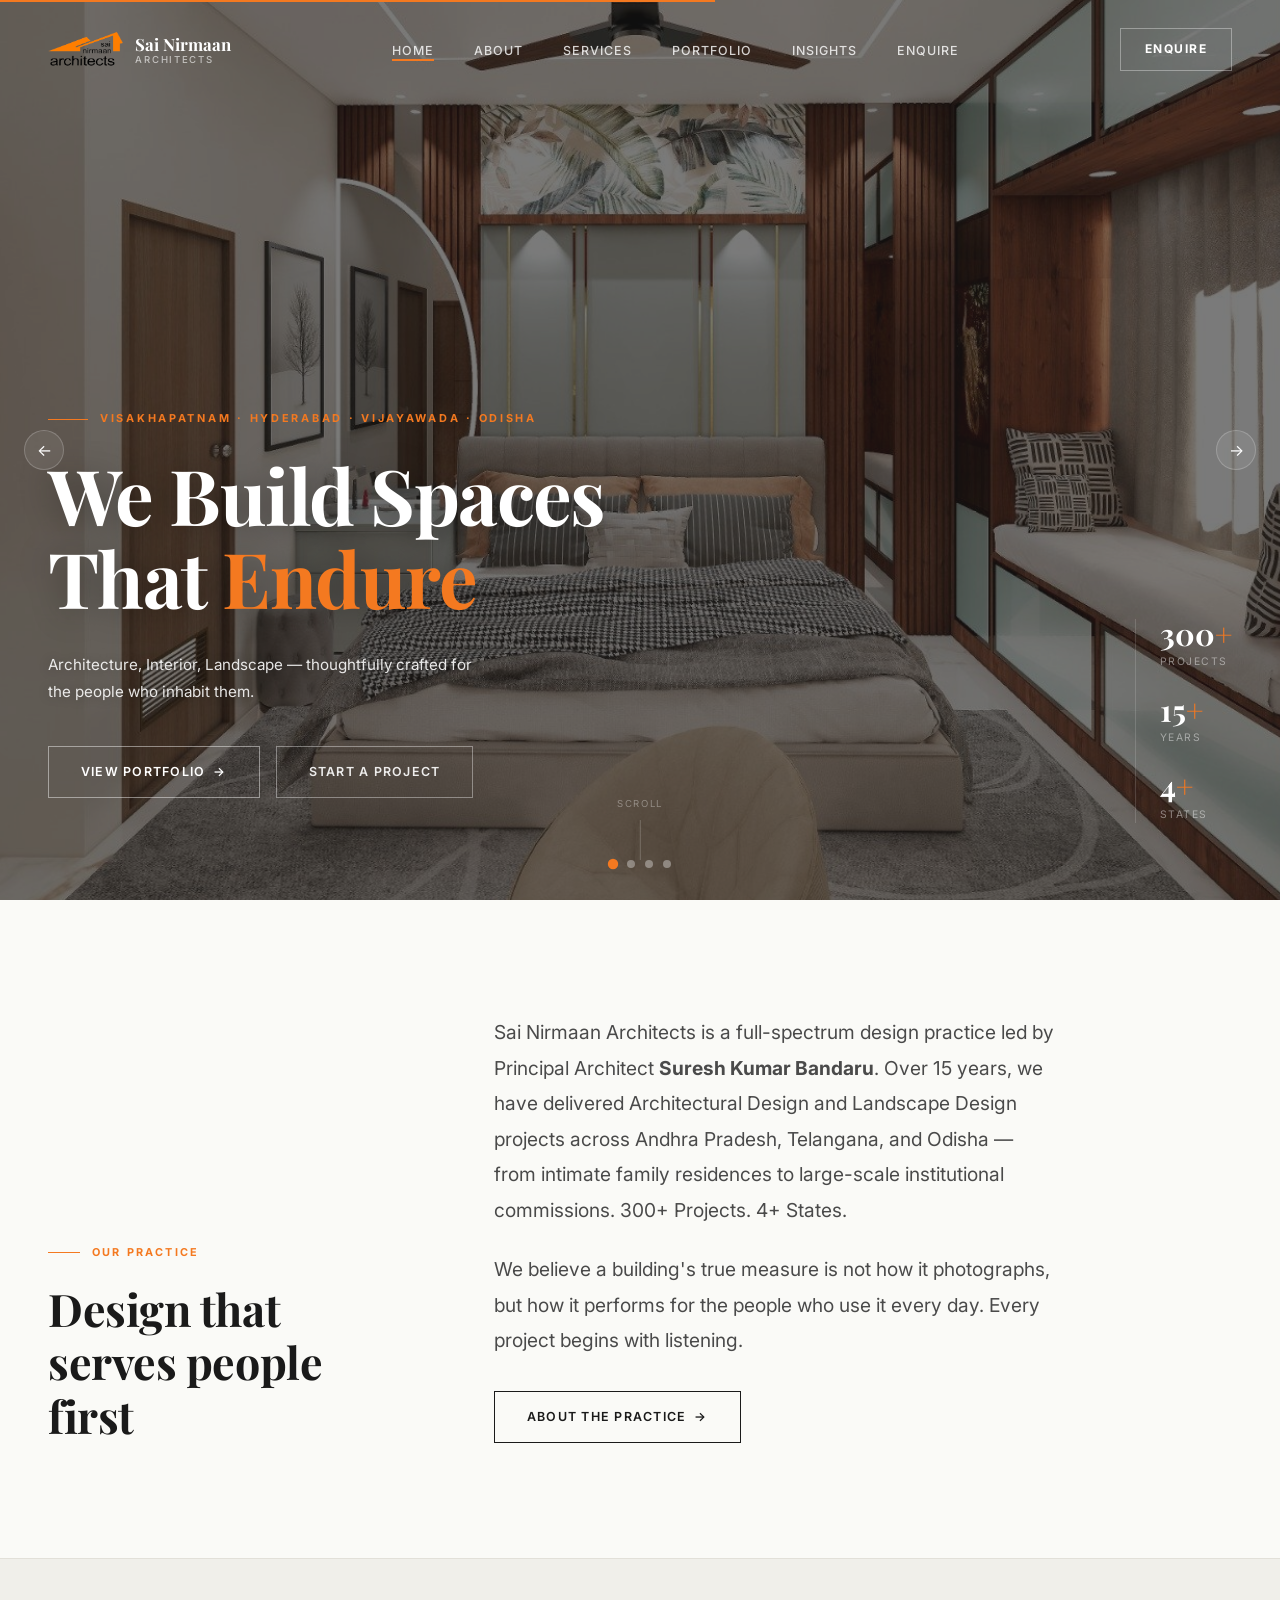
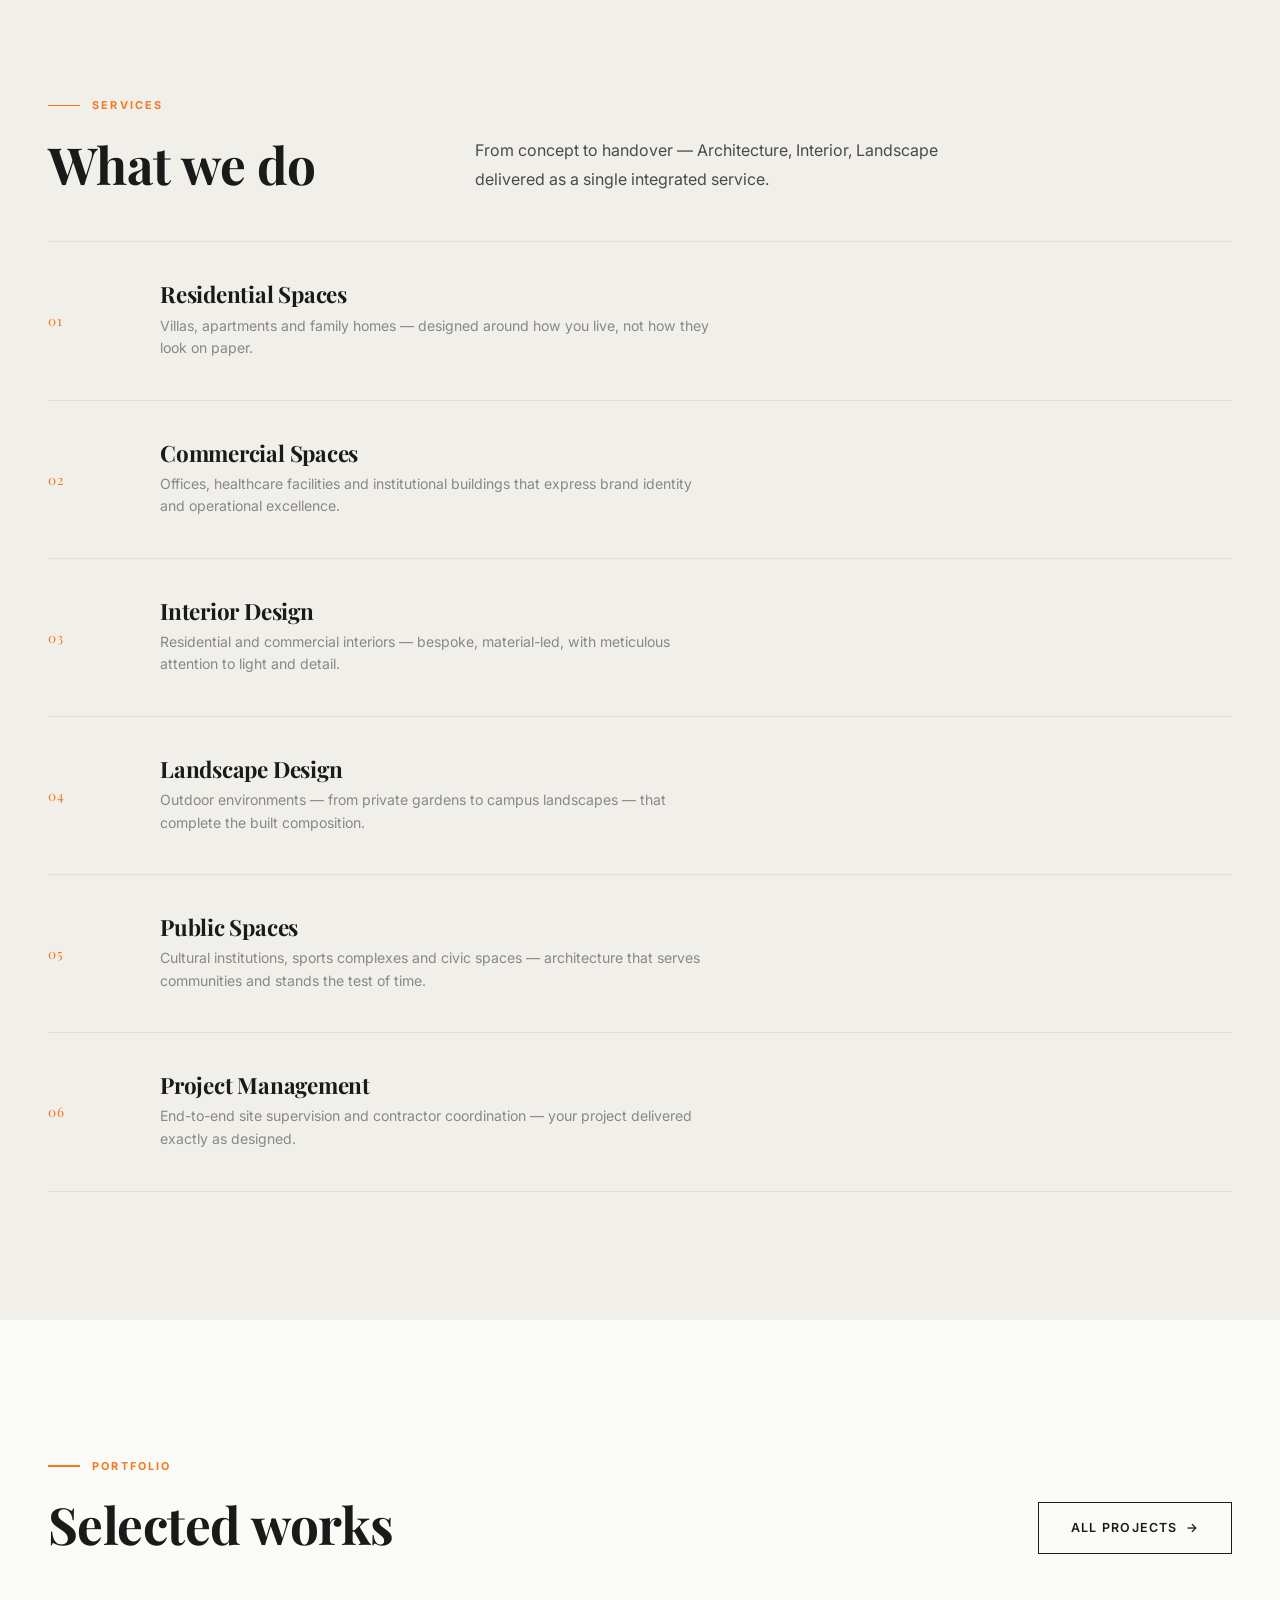
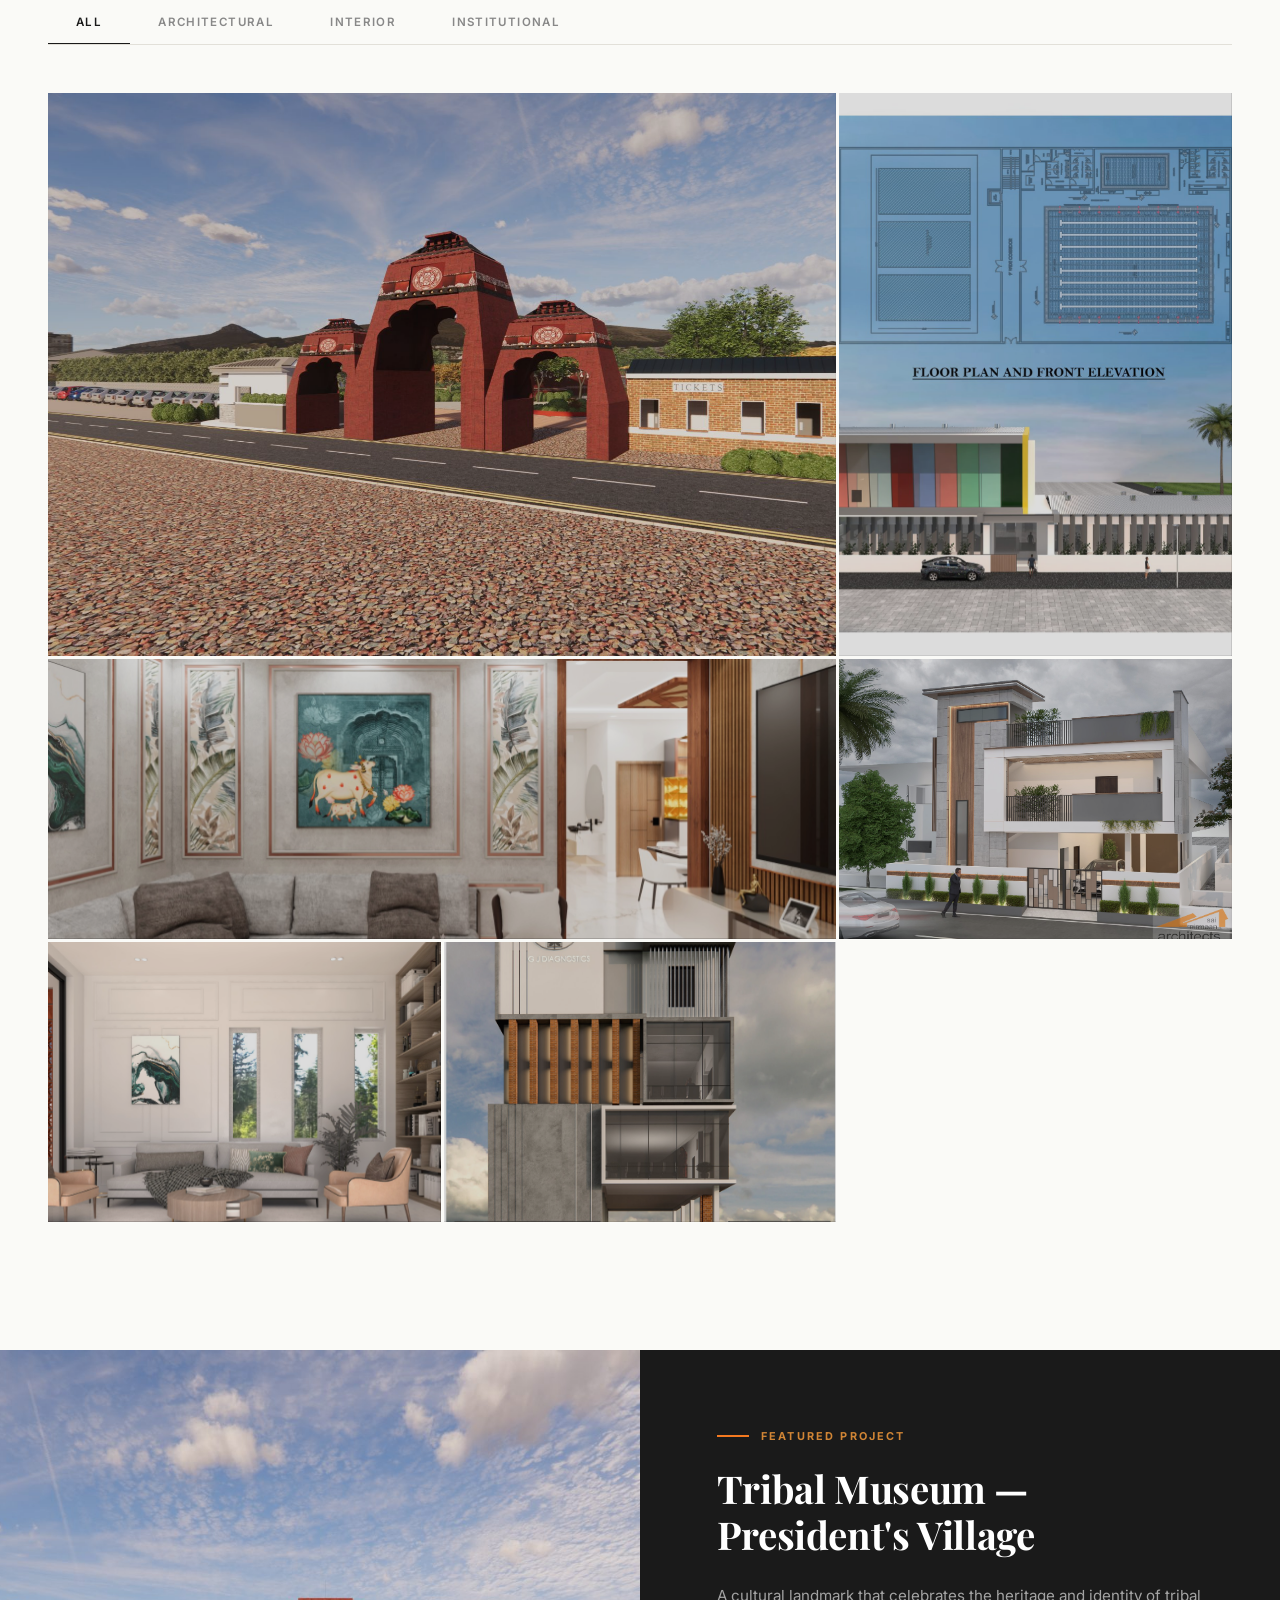
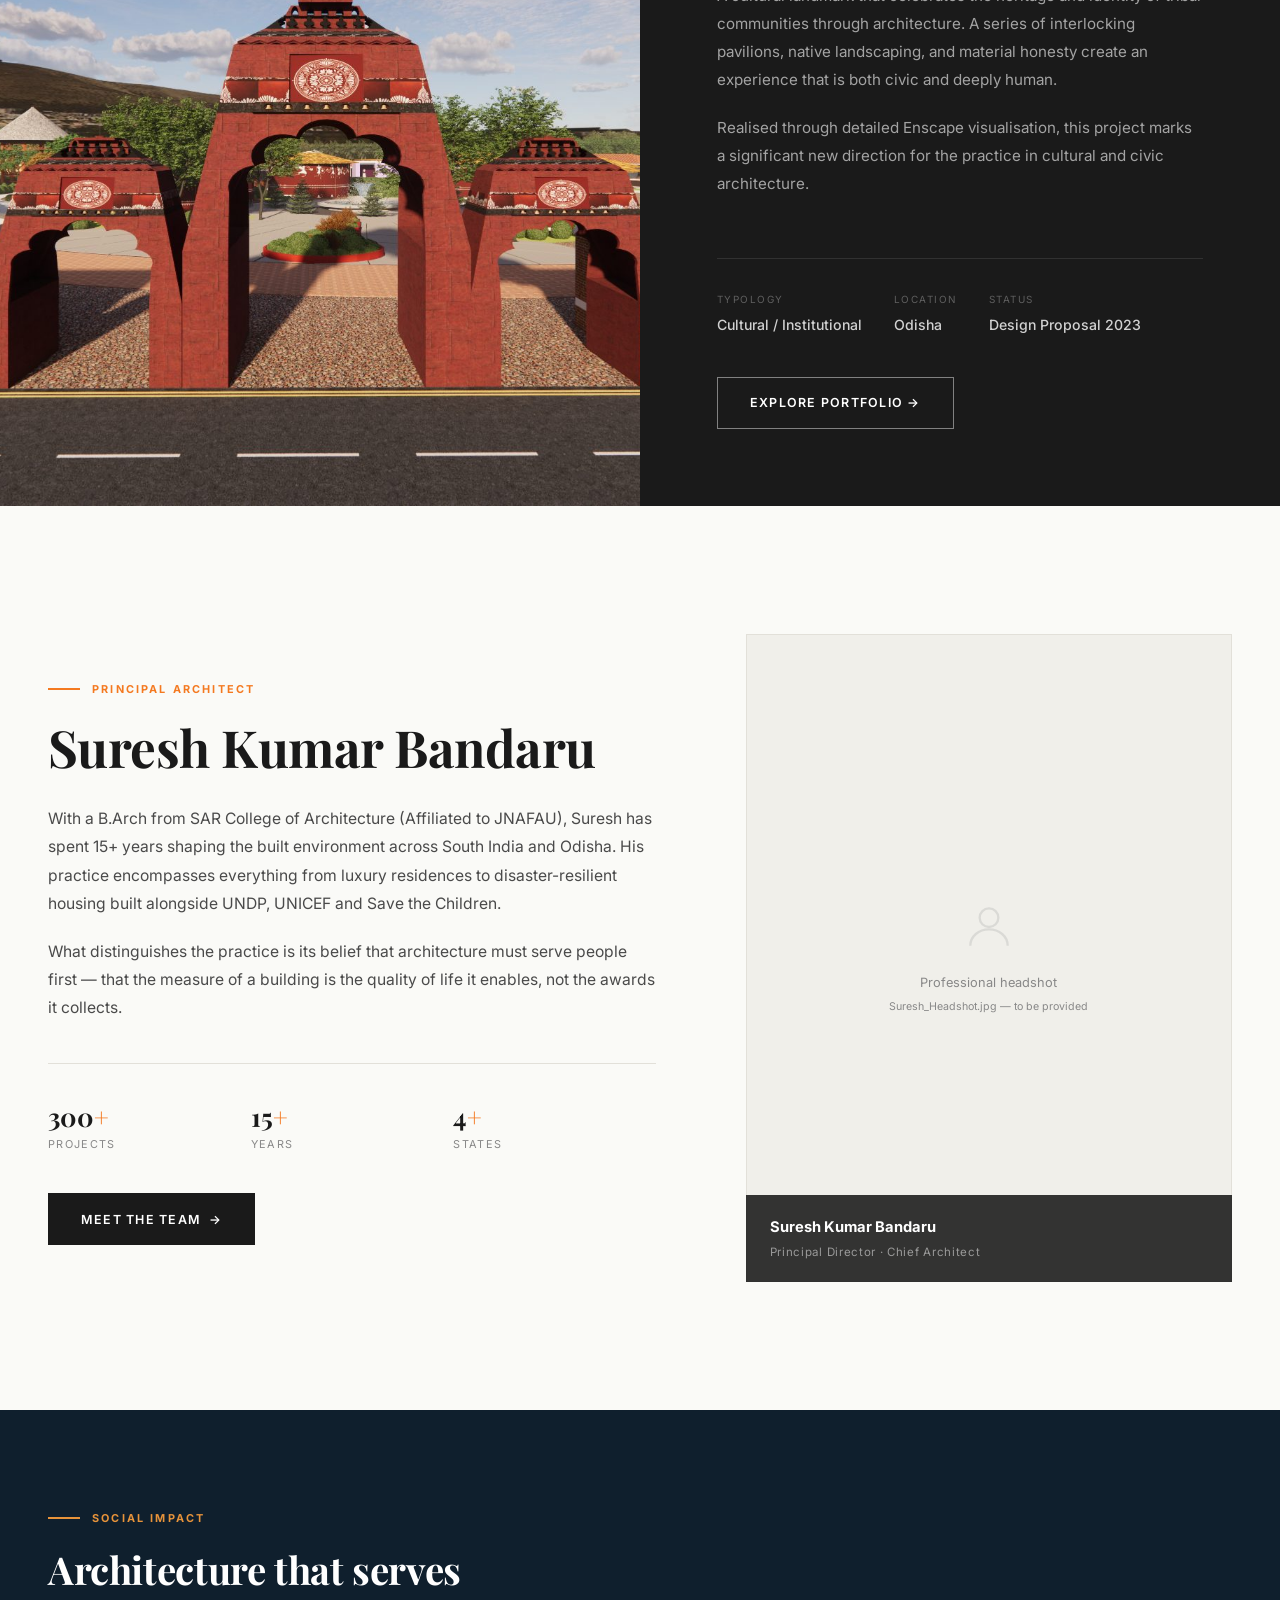
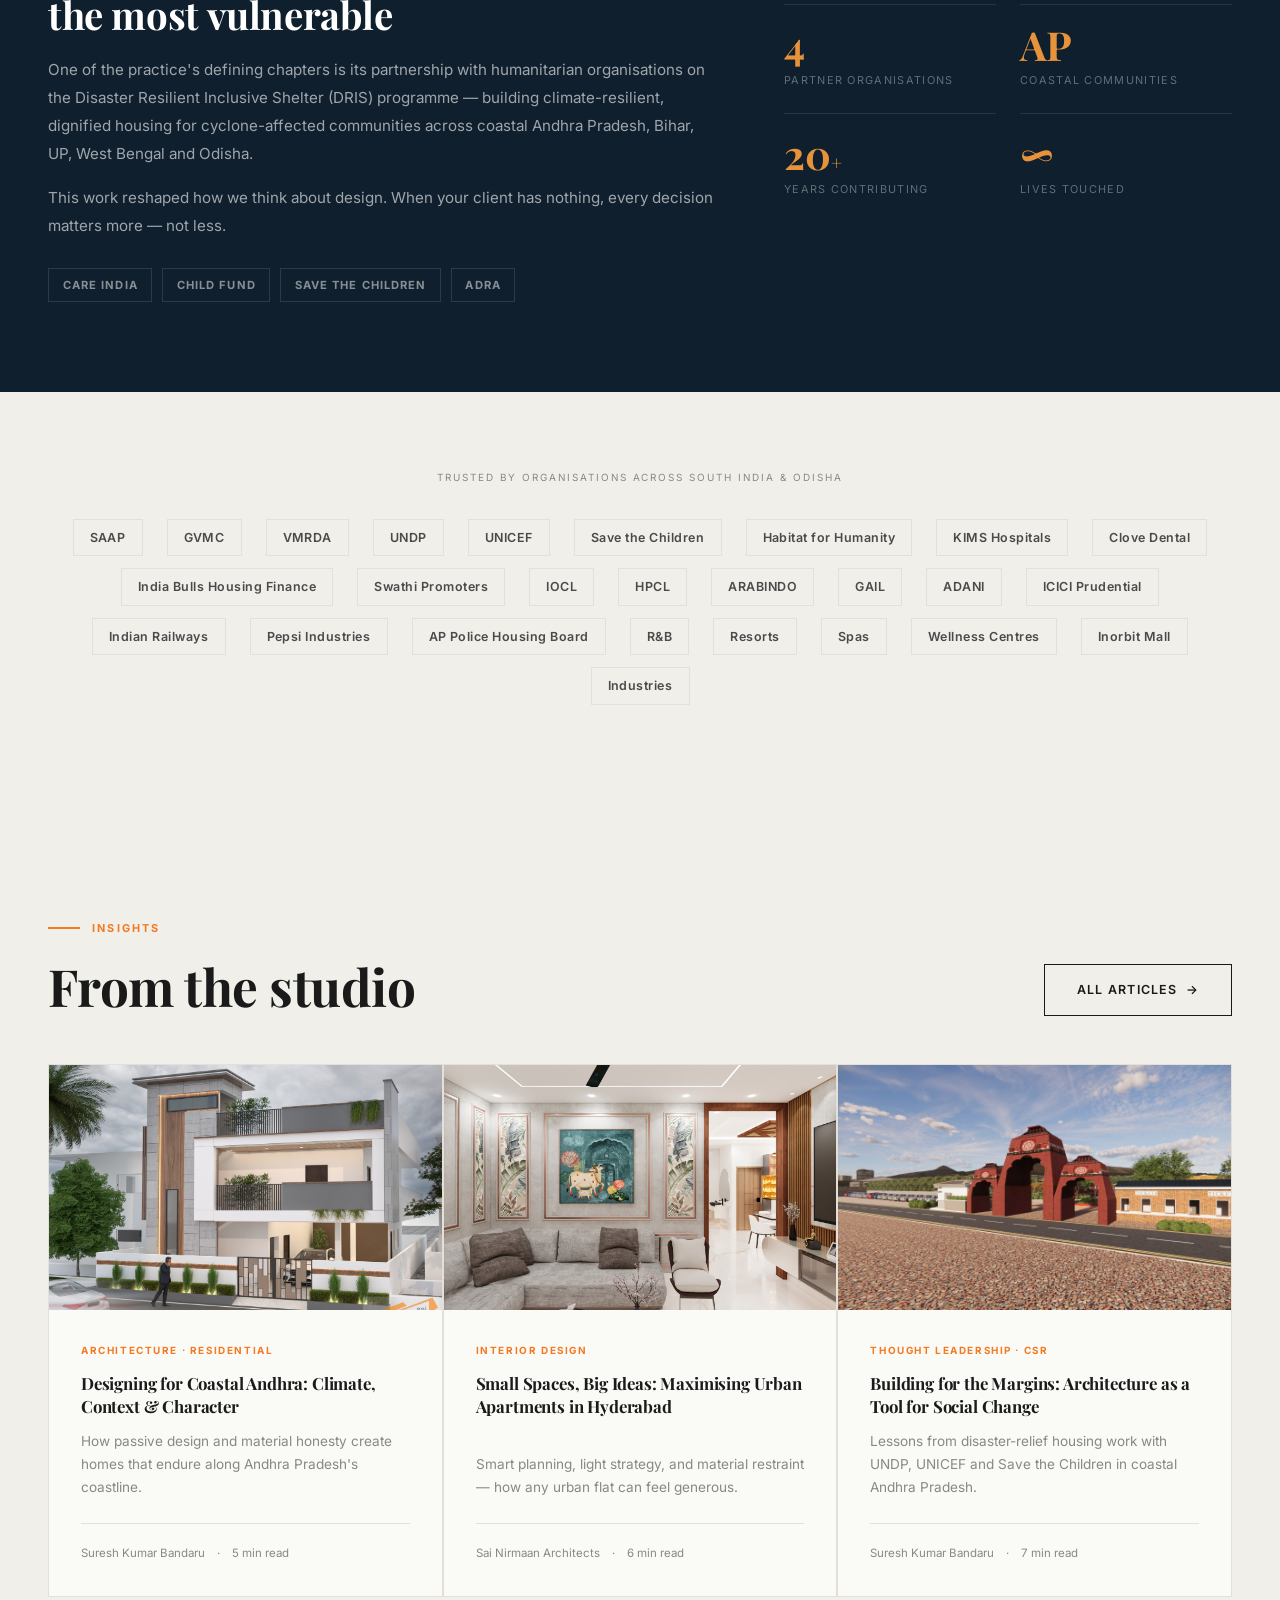
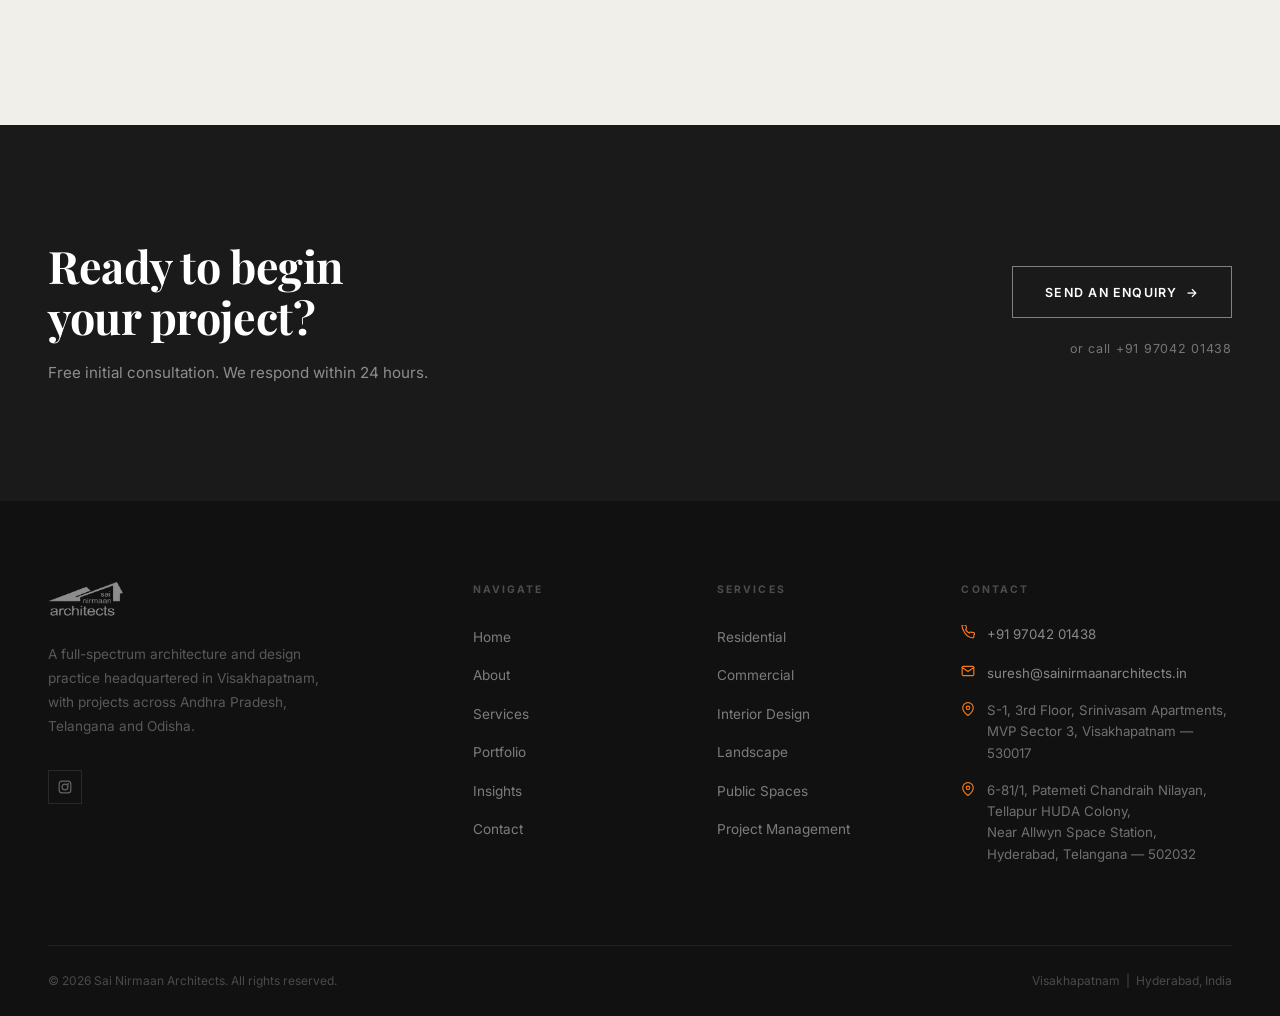
==== index.html @ ed177a36 "feat: hero carousel 4 slides, compressed images, full audit fixes" ====
<!DOCTYPE html>
<html lang="en">
<head>
  <meta charset="UTF-8" />
  <meta name="viewport" content="width=device-width, initial-scale=1.0" />
  <title>Sai Nirmaan Architects — Architecture & Design | Visakhapatnam</title>
  <meta name="description" content="Sai Nirmaan Architects — a leading Architecture, Interior, Landscape practice based in Visakhapatnam. Led by Principal Architect Suresh Kumar Bandaru with 15+ years of experience across South India and Odisha. 300+ Projects. 4+ States." />
  <meta name="keywords" content="architect Visakhapatnam, architecture firm Vizag, interior design Visakhapatnam, residential architect Andhra Pradesh, Sai Nirmaan Architects, IOCL, HPCL, ARABINDO, GAIL, ADANI, INDIA BUL HOUSING & FINANCE, ICICI PRUDENTIAL, INDIAN RAILWAYS, PEPSI INDUSTRIES, AP POLICE HOUSING BOARD, R&B, RESORTS, SPAS, WELNESS CENTRES, INORBIT MALL, INDUSTRIES, GVMC, SAAP" />
  <link rel="canonical" href="https://sainirmaan.in/index.html" />
  <meta property="og:title" content="Sai Nirmaan Architects — Architecture & Design | Visakhapatnam" />
  <meta property="og:description" content="Architecture, Interior, Landscape — Visakhapatnam. Led by Suresh Kumar Bandaru with 15+ years across South India and Odisha. 300+ Projects. 4+ States." />
  <meta property="og:type" content="website" />
  <meta property="og:url" content="https://sainirmaan.in/" />
  <meta property="og:image" content="https://sainirmaan.in/images/architectural/tribal-museum-1.jpg" />
  <meta name="twitter:card" content="summary_large_image" />
  <meta name="twitter:title" content="Sai Nirmaan Architects — Architecture & Design" />
  <meta name="twitter:description" content="Full-spectrum Architecture, Interior, Landscape practice in Visakhapatnam. 300+ Projects. 15+ Years. 4+ States." />
  <meta name="twitter:image" content="https://sainirmaan.in/images/architectural/tribal-museum-1.jpg" />

  <link rel="icon" href="favicon.svg" type="image/svg+xml" />
  <link rel="icon" href="images/logo/nirmaan-logo.png" type="image/png" />
  <link rel="preconnect" href="https://fonts.googleapis.com" />
  <link rel="preconnect" href="https://fonts.gstatic.com" crossorigin />
  <link href="https://fonts.googleapis.com/css2?family=Playfair+Display:ital,wght@0,400;0,700;1,400&family=Inter:wght@300;400;500;600;700&display=swap" rel="stylesheet" />
  <link rel="preload" as="image" href="images/interior/pristine-508-regent-hero.jpg" />
  <link rel="stylesheet" href="css/style.css" />
  <style>
    .hero-slides { position: absolute; inset: 0; }
    .hero-slide {
      position: absolute; inset: 0;
      background-size: cover; background-position: center 30%;
      opacity: 0; transition: opacity 1.4s ease;
      transform: scale(1.04); will-change: transform;
    }
    .hero-slide.active { opacity: 0.42; }
    @media (prefers-reduced-motion: no-preference) {
      .hero-slide.active { animation: heroScale 25s ease-in-out infinite alternate; }
    }
    .hero-progress {
      position: absolute; top: 0; left: 0; height: 2px;
      background: var(--orange); z-index: 6; width: 0%; pointer-events: none;
    }
    .hero-dots {
      position: absolute; bottom: 2rem; left: 50%; transform: translateX(-50%);
      display: flex; gap: 10px; z-index: 5;
    }
    .hero-dot {
      width: 8px; height: 8px; border-radius: 50%; border: none; cursor: pointer;
      background: rgba(255,255,255,0.35); padding: 0;
      transition: background 0.3s, transform 0.3s;
    }
    .hero-dot.active { background: var(--orange); transform: scale(1.3); }
    .hero-arrow {
      position: absolute; top: 50%; transform: translateY(-50%);
      z-index: 5; background: rgba(255,255,255,0.08);
      border: 1px solid rgba(255,255,255,0.2); color: #fff;
      width: 40px; height: 40px; border-radius: 50%;
      cursor: pointer; display: flex; align-items: center; justify-content: center;
      transition: background 0.2s; font-size: 1rem;
    }
    .hero-arrow:hover { background: rgba(255,255,255,0.18); }
    .hero-prev { left: 1.5rem; }
    .hero-next { right: 1.5rem; }
  </style>

  <script type="application/ld+json">
  {
    "@context":"https://schema.org",
    "@type":"ArchitecturalFirm",
    "name":"Sai Nirmaan Architects",
    "description":"Architecture, Interior, Landscape — Visakhapatnam",
    "address":{"@type":"PostalAddress","streetAddress":"S-1, 3rd Floor, Srinivasam Apartments, MVP Sector 3","addressLocality":"Visakhapatnam","addressRegion":"Andhra Pradesh","postalCode":"530017","addressCountry":"IN"},
    "telephone":"+91-9704201438",
    "email":"suresh@sainirmaanarchitects.in",
    "foundingDate":"2011",
    "sameAs":["https://www.instagram.com/nirmaanarchitects.india/"],
    "founder":{"@type":"Person","name":"Suresh Kumar Bandaru","jobTitle":"Principal Architect"},
    "areaServed":["Visakhapatnam","Hyderabad","Vijayawada","Odisha"]
  }
  </script>
</head>
<body>

<!-- ============ NAVBAR ============ -->
<nav class="nav" id="nav">
  <div class="nav-inner">
    <a href="index.html" class="nav-logo">
      <img src="images/logo/nirmaan-logo.png" alt="Sai Nirmaan Architects" />
      <div class="nav-logo-name">Sai Nirmaan <small>Architects</small></div>
    </a>
    <ul class="nav-links" id="navLinks">
      <li><a href="index.html" class="active">Home</a></li>
      <li><a href="about.html">About</a></li>
      <li><a href="services.html">Services</a></li>
      <li><a href="portfolio.html">Portfolio</a></li>
      <li><a href="blog.html">Insights</a></li>
      <li><a href="contact.html">Enquire</a></li>
    </ul>
    <a href="contact.html" class="nav-enquire">Enquire</a>
    <button class="hamburger" id="hamburger" aria-label="Menu">
      <span></span><span></span><span></span>
    </button>
  </div>
</nav>

<!-- ============ HERO ============ -->
<section class="hero">
  <div class="hero-progress" id="heroProgress"></div>
  <div class="hero-slides" aria-hidden="true">
    <div class="hero-slide active" style="background-image:url('images/interior/pristine-508-regent-hero.jpg'); background-position: center center;"></div>
    <div class="hero-slide" style="background-image:url('images/interior/govind-lmn-hero.jpg'); background-position: center center;"></div>
    <div class="hero-slide" style="background-image:url('images/architectural/tribal-museum-1.jpg'); background-position: center 40%;"></div>
    <div class="hero-slide" style="background-image:url('images/architectural/indoor-stadium-front.jpg'); background-position: center 30%;"></div>
  </div>
  <button class="hero-arrow hero-prev" aria-label="Previous slide" onclick="heroPrev()">&#8592;</button>
  <button class="hero-arrow hero-next" aria-label="Next slide" onclick="heroNext()">&#8594;</button>
  <div class="hero-dots">
    <button class="hero-dot active" aria-label="Slide 1" onclick="heroGoTo(0)"></button>
    <button class="hero-dot" aria-label="Slide 2" onclick="heroGoTo(1)"></button>
    <button class="hero-dot" aria-label="Slide 3" onclick="heroGoTo(2)"></button>
    <button class="hero-dot" aria-label="Slide 4" onclick="heroGoTo(3)"></button>
  </div>
  <div class="hero-content wrap">
    <p class="hero-label">Visakhapatnam · Hyderabad · Vijayawada · Odisha</p>
    <h1>We Build Spaces<br/>That <em>Endure</em></h1>
    <p class="hero-sub">Architecture, Interior, Landscape — thoughtfully crafted for the people who inhabit them.</p>
    <div class="hero-actions">
      <a href="portfolio.html" class="btn btn-ghost btn-arrow">View Portfolio</a>
      <a href="contact.html" class="btn btn-ghost" style="border-color:rgba(255,255,255,0.38); color:rgba(255,255,255,0.9);">Start a Project</a>
    </div>
    <div class="hero-stats-mobile">
      <div>
        <div class="hero-stat-n">300<span>+</span></div>
        <div class="hero-stat-l">Projects</div>
      </div>
      <div>
        <div class="hero-stat-n">15<span>+</span></div>
        <div class="hero-stat-l">Years</div>
      </div>
      <div>
        <div class="hero-stat-n">4<span>+</span></div>
        <div class="hero-stat-l">States</div>
      </div>
    </div>
  </div>
  <div class="hero-stats">
    <div>
      <div class="hero-stat-n">300<span>+</span></div>
      <div class="hero-stat-l">Projects</div>
    </div>
    <div>
      <div class="hero-stat-n">15<span>+</span></div>
      <div class="hero-stat-l">Years</div>
    </div>
    <div>
      <div class="hero-stat-n">4<span>+</span></div>
      <div class="hero-stat-l">States</div>
    </div>
  </div>
  <div class="scroll-hint">Scroll</div>
</section>

<!-- ============ INTRO STATEMENT ============ -->
<section class="intro-statement">
  <div class="wrap">
    <div class="intro-left fade-in">
      <span class="eyebrow">Our Practice</span>
      <h2>Design that serves people first</h2>
    </div>
    <div class="intro-right fade-in">
      <p>Sai Nirmaan Architects is a full-spectrum design practice led by Principal Architect <strong>Suresh Kumar Bandaru</strong>. Over 15 years, we have delivered Architectural Design and Landscape Design projects across Andhra Pradesh, Telangana, and Odisha — from intimate family residences to large-scale institutional commissions. 300+ Projects. 4+ States.</p>
      <p>We believe a building's true measure is not how it photographs, but how it performs for the people who use it every day. Every project begins with listening.</p>
      <a href="about.html" class="btn btn-ghost-ink btn-arrow" style="margin-top:2rem;">About the practice</a>
    </div>
  </div>
</section>

<!-- ============ SERVICES ============ -->
<section class="section section-stone">
  <div class="wrap">
    <div style="display:grid; grid-template-columns:1fr 2fr; gap:3rem; align-items:end; margin-bottom:3rem;" class="fade-in">
      <div>
        <span class="eyebrow">Services</span>
        <h2>What we do</h2>
      </div>
      <p style="max-width:520px; align-self:end;">From concept to handover — Architecture, Interior, Landscape delivered as a single integrated service.</p>
    </div>

    <div class="services-list">
      <a href="services.html#residential" class="service-row fade-in">
        <div class="service-num">01</div>
        <div class="service-info">
          <h3>Residential Spaces</h3>
          <p>Villas, apartments and family homes — designed around how you live, not how they look on paper.</p>
        </div>
        <div class="service-arrow">→</div>
      </a>
      <a href="services.html#commercial" class="service-row fade-in">
        <div class="service-num">02</div>
        <div class="service-info">
          <h3>Commercial Spaces</h3>
          <p>Offices, healthcare facilities and institutional buildings that express brand identity and operational excellence.</p>
        </div>
        <div class="service-arrow">→</div>
      </a>
      <a href="services.html#interior" class="service-row fade-in">
        <div class="service-num">03</div>
        <div class="service-info">
          <h3>Interior Design</h3>
          <p>Residential and commercial interiors — bespoke, material-led, with meticulous attention to light and detail.</p>
        </div>
        <div class="service-arrow">→</div>
      </a>
      <a href="services.html#landscape" class="service-row fade-in">
        <div class="service-num">04</div>
        <div class="service-info">
          <h3>Landscape Design</h3>
          <p>Outdoor environments — from private gardens to campus landscapes — that complete the built composition.</p>
        </div>
        <div class="service-arrow">→</div>
      </a>
      <a href="services.html#public" class="service-row fade-in">
        <div class="service-num">05</div>
        <div class="service-info">
          <h3>Public Spaces</h3>
          <p>Cultural institutions, sports complexes and civic spaces — architecture that serves communities and stands the test of time.</p>
        </div>
        <div class="service-arrow">→</div>
      </a>
      <a href="services.html#pm" class="service-row fade-in">
        <div class="service-num">06</div>
        <div class="service-info">
          <h3>Project Management</h3>
          <p>End-to-end site supervision and contractor coordination — your project delivered exactly as designed.</p>
        </div>
        <div class="service-arrow">→</div>
      </a>
    </div>
  </div>
</section>

<!-- ============ PORTFOLIO GRID ============ -->
<section class="section">
  <div class="wrap">
    <div style="display:flex; justify-content:space-between; align-items:flex-end; margin-bottom:3rem;" class="fade-in">
      <div>
        <span class="eyebrow">Portfolio</span>
        <h2>Selected works</h2>
      </div>
      <a href="portfolio.html" class="btn btn-ghost-ink btn-arrow" style="flex-shrink:0;">All projects</a>
    </div>

    <div class="portfolio-filters fade-in">
      <button class="filter-btn active" data-filter="all">All</button>
      <button class="filter-btn" data-filter="architectural">Architectural</button>
      <button class="filter-btn" data-filter="interior">Interior</button>
      <button class="filter-btn" data-filter="institutional">Institutional</button>
    </div>

    <div class="pgrid fade-in">
      <!-- Wide+tall: Tribal Museum -->
      <div class="pitem wide-tall" data-category="architectural"
        data-tag="Cultural Architecture" data-title="Tribal Museum — President's Village"
        data-location="Odisha" data-type="Cultural / Institutional"
        data-area="4,500 sqm" data-year="2023" data-status="Design Proposal 2023"
        data-desc="A landmark cultural project celebrating tribal heritage. Interlocking pavilions guide visitors through an immersive narrative drawn from local materials and traditional motifs."
        data-gallery="images/architectural/tribal-museum-1.jpg|images/architectural/tribal-museum-2.jpg|images/architectural/tribal-museum-3.jpg|images/architectural/tribal-museum-4.jpg|images/architectural/tribal-museum-5.jpg">
        <img src="images/architectural/tribal-museum-1.jpg" alt="Tribal Museum President's Village" loading="lazy" />
        <div class="pitem-info">
          <p class="pitem-tag">Cultural · Architecture</p>
          <h3>Tribal Museum — President's Village</h3>
          <p>Odisha · 2023</p>
        </div>
      </div>

      <!-- Tall: Indoor Stadium -->
      <div class="pitem tall" data-category="institutional"
        data-tag="Institutional Design" data-title="Indoor Stadium — Atchutapuram (SAAP)"
        data-location="Visakhapatnam District, AP" data-type="Sports / Institutional"
        data-area="12,000 sqm" data-year="2023" data-status="Design Complete"
        data-desc="A large-scale indoor sports facility for the Sports Authority of Andhra Pradesh — prioritising natural ventilation, clear-span structure, and civic presence."
        data-gallery="images/architectural/indoor-stadium-front.jpg|images/architectural/indoor-stadium-side.jpg|images/architectural/indoor-stadium-elevation.jpg">
        <img src="images/architectural/indoor-stadium-front.jpg" alt="Indoor Stadium Atchutapuram" loading="lazy" />
        <div class="pitem-info">
          <p class="pitem-tag">Institutional · Sports</p>
          <h3>Indoor Stadium — Atchutapuram</h3>
          <p>Visakhapatnam District, AP</p>
        </div>
      </div>

      <!-- Regular: The Regent Interior (wide) -->
      <div class="pitem wide" data-category="interior"
        data-tag="Interior Design" data-title="Pristine-508 — The Regent, Serlingampalli"
        data-location="Hyderabad, Telangana" data-type="Residential Spaces"
        data-area="2,000 sqm" data-year="2025" data-status="Completed"
        data-desc="High-end residential interior for The Regent, Serlingampalli. Warm material palettes, bespoke joinery, and seamless spatial flow throughout."
        data-gallery="images/interior/the-regent-main.jpg|images/interior/the-regent-1.jpg|images/interior/the-regent-2.jpg|images/interior/the-regent-3.jpg|images/interior/the-regent-4.jpg|images/interior/the-regent-5.jpg|images/interior/the-regent-6.jpg|images/interior/the-regent-7.jpg|images/interior/the-regent-8.jpg">
        <img src="images/interior/the-regent-7.jpg" alt="The Regent interior Hyderabad" loading="lazy" />
        <div class="pitem-info">
          <p class="pitem-tag">Interior · Residential</p>
          <h3>Pristine-508 — The Regent</h3>
          <p>Serlingampalli, Hyderabad · 2025</p>
        </div>
      </div>

      <!-- Regular: Mr Bhaskar Villa -->
      <div class="pitem" data-category="architectural"
        data-tag="Residential Architecture" data-title="Villa — Mr. Bhaskar"
        data-location="Srikakulam, Andhra Pradesh" data-type="Residential Villa"
        data-area="850 sqm" data-year="2020" data-status="Completed"
        data-desc="A contemporary coastal villa in Srikakulam — bold horizontal planes, generous overhangs, and a composition that draws from Andhra's vernacular without imitation.">
        <img src="images/architectural/mr-bhaskar-srikakulam.jpg" alt="Mr Bhaskar Villa Srikakulam" loading="lazy" />
        <div class="pitem-info">
          <p class="pitem-tag">Architectural · Residential</p>
          <h3>Villa — Mr. Bhaskar</h3>
          <p>Srikakulam, Andhra Pradesh</p>
        </div>
      </div>

      <!-- Regular: Harish Interior -->
      <div class="pitem" data-category="interior"
        data-tag="Interior Design" data-title="Residence — Mr. Harish, Rajam"
        data-location="Rajam, Andhra Pradesh" data-type="Residential Interior"
        data-area="400 sqm" data-year="2025" data-status="Design Complete"
        data-desc="Full residential interior in Rajam — warm neutral palette, rich wood tones, and carefully layered lighting across all living zones."
        data-gallery="images/interior/harish-rajam-lounge.jpg|images/interior/harish-rajam-hall.jpg|images/interior/harish-rajam-bedroom.jpg">
        <img src="images/interior/harish-rajam-lounge.jpg" alt="Mr Harish Rajam interior" loading="lazy" />
        <div class="pitem-info">
          <p class="pitem-tag">Interior · Residential</p>
          <h3>Residence — Mr. Harish, Rajam</h3>
          <p>Rajam, Andhra Pradesh · 2025</p>
        </div>
      </div>

      <!-- Regular: GJ Medical -->
      <div class="pitem" data-category="architectural"
        data-tag="Healthcare Architecture" data-title="GJ Medical Centre"
        data-location="Gajuwaka, Visakhapatnam" data-type="Healthcare / Commercial"
        data-area="3,200 sqm" data-year="2019" data-status="Design Complete"
        data-desc="A clinical centre in Gajuwaka with clean contemporary lines — maximising natural light while meeting strict functional requirements for a modern healthcare environment.">
        <img src="images/architectural/gj-medical-elevation.jpg" alt="GJ Medical Centre elevation" loading="lazy" />
        <div class="pitem-info">
          <p class="pitem-tag">Architectural · Healthcare</p>
          <h3>GJ Medical Centre</h3>
          <p>Gajuwaka, Visakhapatnam</p>
        </div>
      </div>
    </div>
  </div>
</section>

<!-- ============ FEATURED PROJECT ============ -->
<div class="feature-strip">
  <div class="feature-image">
    <img src="images/architectural/tribal-museum-3.jpg" alt="Tribal Museum exterior approach" loading="lazy" />
  </div>
  <div class="feature-body">
    <span class="eyebrow" style="color:rgba(255,160,60,0.8);">Featured Project</span>
    <h2>Tribal Museum —<br/>President's Village</h2>
    <p>A cultural landmark that celebrates the heritage and identity of tribal communities through architecture. A series of interlocking pavilions, native landscaping, and material honesty create an experience that is both civic and deeply human.</p>
    <p>Realised through detailed Enscape visualisation, this project marks a significant new direction for the practice in cultural and civic architecture.</p>
    <div class="feature-meta">
      <div class="feature-meta-item">
        <div class="feature-meta-label">Typology</div>
        <div class="feature-meta-value">Cultural / Institutional</div>
      </div>
      <div class="feature-meta-item">
        <div class="feature-meta-label">Location</div>
        <div class="feature-meta-value">Odisha</div>
      </div>
      <div class="feature-meta-item">
        <div class="feature-meta-label">Status</div>
        <div class="feature-meta-value">Design Proposal 2023</div>
      </div>
    </div>
    <a href="portfolio.html" class="btn btn-ghost" style="margin-top:2.5rem; align-self:flex-start;">Explore Portfolio →</a>
  </div>
</div>

<!-- ============ ABOUT STRIP ============ -->
<section class="section">
  <div class="wrap">
    <div class="about-block">
      <div class="about-text fade-in">
        <span class="eyebrow">Principal Architect</span>
        <h2>Suresh Kumar Bandaru</h2>
        <p>With a B.Arch from SAR College of Architecture (Affiliated to JNAFAU), Suresh has spent 15+ years shaping the built environment across South India and Odisha. His practice encompasses everything from luxury residences to disaster-resilient housing built alongside UNDP, UNICEF and Save the Children.</p>
        <p>What distinguishes the practice is its belief that architecture must serve people first — that the measure of a building is the quality of life it enables, not the awards it collects.</p>
        <div class="about-credentials">
          <div class="cred-item">
            <div class="cred-value">300<span>+</span></div>
            <div class="cred-label">Projects</div>
          </div>
          <div class="cred-item">
            <div class="cred-value">15<span>+</span></div>
            <div class="cred-label">Years</div>
          </div>
          <div class="cred-item">
            <div class="cred-value">4<span>+</span></div>
            <div class="cred-label">States</div>
          </div>
        </div>
        <a href="about.html" class="btn btn-dark btn-arrow" style="margin-top:2.5rem;">Meet the team</a>
      </div>
      <div class="about-portrait fade-in">
        <div class="portrait-placeholder">
          <svg width="56" height="56" viewBox="0 0 24 24" fill="none" stroke="#888" stroke-width="1"><circle cx="12" cy="8" r="4"/><path d="M4 20c0-4 3.6-7 8-7s8 3 8 7"/></svg>
          <p>Professional headshot<br/><small>Suresh_Headshot.jpg — to be provided</small></p>
        </div>
        <div class="portrait-caption">
          <div class="portrait-caption-name">Suresh Kumar Bandaru</div>
          <div class="portrait-caption-role">Principal Director · Chief Architect</div>
        </div>
      </div>
    </div>
  </div>
</section>

<!-- ============ CSR BAND ============ -->
<div class="csr-band">
  <div class="wrap">
    <div class="csr-inner">
      <div class="csr-text fade-in">
        <span class="eyebrow">Social Impact</span>
        <h2>Architecture that serves<br/>the most vulnerable</h2>
        <p>One of the practice's defining chapters is its partnership with humanitarian organisations on the Disaster Resilient Inclusive Shelter (DRIS) programme — building climate-resilient, dignified housing for cyclone-affected communities across coastal Andhra Pradesh, Bihar, UP, West Bengal and Odisha.</p>
        <p>This work reshaped how we think about design. When your client has nothing, every decision matters more — not less.</p>
        <div class="csr-partners">
          <span class="csr-partner">CARE India</span>
          <span class="csr-partner">Child Fund</span>
          <span class="csr-partner">Save the Children</span>
          <span class="csr-partner">ADRA</span>
        </div>
      </div>
      <div class="csr-numbers fade-in">
        <div class="csr-num-item">
          <div class="csr-num-val">4</div>
          <div class="csr-num-label">Partner Organisations</div>
        </div>
        <div class="csr-num-item">
          <div class="csr-num-val">AP</div>
          <div class="csr-num-label">Coastal Communities</div>
        </div>
        <div class="csr-num-item">
          <div class="csr-num-val">20<small style="font-size:1.2rem;">+</small></div>
          <div class="csr-num-label">Years Contributing</div>
        </div>
        <div class="csr-num-item">
          <div class="csr-num-val">∞</div>
          <div class="csr-num-label">Lives Touched</div>
        </div>
      </div>
    </div>
  </div>
</div>

<!-- ============ CLIENTS ============ -->
<section class="client-strip-section section-stone fade-in">
  <div class="wrap">
    <p class="client-strip-label">Trusted by organisations across South India &amp; Odisha</p>
    <div class="client-strip">
      <span class="client-chip">SAAP</span>
      <span class="client-chip">GVMC</span>
      <span class="client-chip">VMRDA</span>
      <span class="client-chip">UNDP</span>
      <span class="client-chip">UNICEF</span>
      <span class="client-chip">Save the Children</span>
      <span class="client-chip">Habitat for Humanity</span>
      <span class="client-chip">KIMS Hospitals</span>
      <span class="client-chip">Clove Dental</span>
      <span class="client-chip">India Bulls Housing Finance</span>
      <span class="client-chip">Swathi Promoters</span>
      <span class="client-chip">IOCL</span>
      <span class="client-chip">HPCL</span>
      <span class="client-chip">ARABINDO</span>
      <span class="client-chip">GAIL</span>
      <span class="client-chip">ADANI</span>
      <span class="client-chip">ICICI Prudential</span>
      <span class="client-chip">Indian Railways</span>
      <span class="client-chip">Pepsi Industries</span>
      <span class="client-chip">AP Police Housing Board</span>
      <span class="client-chip">R&amp;B</span>
      <span class="client-chip">Resorts</span>
      <span class="client-chip">Spas</span>
      <span class="client-chip">Wellness Centres</span>
      <span class="client-chip">Inorbit Mall</span>
      <span class="client-chip">Industries</span>
    </div>
  </div>
</section>

<!-- ============ INSIGHTS ============ -->
<section class="section section-stone">
  <div class="wrap">
    <div style="display:flex; justify-content:space-between; align-items:flex-end; margin-bottom:3rem;" class="fade-in">
      <div>
        <span class="eyebrow">Insights</span>
        <h2>From the studio</h2>
      </div>
      <a href="blog.html" class="btn btn-ghost-ink btn-arrow" style="flex-shrink:0;">All articles</a>
    </div>
    <div class="blog-grid-el fade-in">
      <a href="blog/designing-for-the-coast.html" class="bcard">
        <div class="bcard-thumb">
          <img src="images/architectural/mr-bhaskar-srikakulam.jpg" alt="Coastal architecture Andhra Pradesh" loading="lazy" />
        </div>
        <div class="bcard-body">
          <p class="bcard-tag">Architecture · Residential</p>
          <h3>Designing for Coastal Andhra: Climate, Context &amp; Character</h3>
          <p class="bcard-excerpt">How passive design and material honesty create homes that endure along Andhra Pradesh's coastline.</p>
          <div class="bcard-meta">
            <span>Suresh Kumar Bandaru</span>
            <span>5 min read</span>
          </div>
        </div>
      </a>
      <a href="blog/small-spaces-big-ideas.html" class="bcard">
        <div class="bcard-thumb">
          <img src="images/interior/the-regent-7.jpg" alt="Interior design small spaces" loading="lazy" />
        </div>
        <div class="bcard-body">
          <p class="bcard-tag">Interior Design</p>
          <h3>Small Spaces, Big Ideas: Maximising Urban Apartments in Hyderabad</h3>
          <p class="bcard-excerpt">Smart planning, light strategy, and material restraint — how any urban flat can feel generous.</p>
          <div class="bcard-meta">
            <span>Sai Nirmaan Architects</span>
            <span>6 min read</span>
          </div>
        </div>
      </a>
      <a href="blog/architecture-for-social-good.html" class="bcard">
        <div class="bcard-thumb">
          <img src="images/architectural/tribal-museum-1.jpg" alt="Architecture for social good" loading="lazy" />
        </div>
        <div class="bcard-body">
          <p class="bcard-tag">Thought Leadership · CSR</p>
          <h3>Building for the Margins: Architecture as a Tool for Social Change</h3>
          <p class="bcard-excerpt">Lessons from disaster-relief housing work with UNDP, UNICEF and Save the Children in coastal Andhra Pradesh.</p>
          <div class="bcard-meta">
            <span>Suresh Kumar Bandaru</span>
            <span>7 min read</span>
          </div>
        </div>
      </a>
    </div>
  </div>
</section>

<!-- ============ CTA ============ -->
<div class="cta-strip">
  <div class="wrap">
    <div class="fade-in">
      <h2>Ready to begin<br/>your project?</h2>
      <p>Free initial consultation. We respond within 24 hours.</p>
    </div>
    <div class="cta-actions fade-in">
      <a href="contact.html" class="btn btn-ghost btn-arrow">Send an enquiry</a>
      <a href="tel:+919704201438" style="font-size:0.78rem; color:rgba(255,255,255,0.4); letter-spacing:0.06em; margin-top:0.25rem;">or call +91 97042 01438</a>
    </div>
  </div>
</div>

<!-- ============ FOOTER ============ -->
<footer class="footer">
  <div class="wrap">
    <div class="footer-top">
      <div class="footer-brand">
        <img src="images/logo/nirmaan-logo.png" alt="Sai Nirmaan Architects" />
        <p>A full-spectrum architecture and design practice headquartered in Visakhapatnam, with projects across Andhra Pradesh, Telangana and Odisha.</p>
        <div class="footer-socials">
          <a href="https://www.instagram.com/nirmaanarchitects.india/" class="fsocial" aria-label="Instagram" target="_blank" rel="noopener">
            <svg width="14" height="14" viewBox="0 0 24 24" fill="none" stroke="currentColor" stroke-width="2"><rect x="2" y="2" width="20" height="20" rx="5"/><circle cx="12" cy="12" r="5"/><circle cx="17.5" cy="6.5" r="1.5" fill="currentColor" stroke="none"/></svg>
          </a>
        </div>
      </div>

      <div class="footer-col">
        <h5>Navigate</h5>
        <ul>
          <li><a href="index.html">Home</a></li>
          <li><a href="about.html">About</a></li>
          <li><a href="services.html">Services</a></li>
          <li><a href="portfolio.html">Portfolio</a></li>
          <li><a href="blog.html">Insights</a></li>
          <li><a href="contact.html">Contact</a></li>
        </ul>
      </div>

      <div class="footer-col">
        <h5>Services</h5>
        <ul>
          <li><a href="services.html#residential">Residential</a></li>
          <li><a href="services.html#commercial">Commercial</a></li>
          <li><a href="services.html#interior">Interior Design</a></li>
          <li><a href="services.html#landscape">Landscape</a></li>
          <li><a href="services.html#public">Public Spaces</a></li>
          <li><a href="services.html#pm">Project Management</a></li>
        </ul>
      </div>

      <div class="footer-col">
        <h5>Contact</h5>
        <div class="footer-contact-row">
          <svg width="14" height="14" viewBox="0 0 24 24" fill="none" stroke-width="2" stroke-linecap="round" stroke-linejoin="round"><path d="M22 16.92v3a2 2 0 0 1-2.18 2 19.79 19.79 0 0 1-8.63-3.07A19.5 19.5 0 0 1 4.69 10a19.79 19.79 0 0 1-3.07-8.67A2 2 0 0 1 3.62 0h3a2 2 0 0 1 2 1.72 12.84 12.84 0 0 0 .7 2.81 2 2 0 0 1-.45 2.11L7.91 7.91a16 16 0 0 0 6 6l1.27-1.27a2 2 0 0 1 2.11-.45 12.84 12.84 0 0 0 2.81.7A2 2 0 0 1 22 16.92z"/></svg>
          <a href="tel:+919704201438">+91 97042 01438</a>
        </div>
        <div class="footer-contact-row">
          <svg width="14" height="14" viewBox="0 0 24 24" fill="none" stroke-width="2" stroke-linecap="round" stroke-linejoin="round"><path d="M4 4h16c1.1 0 2 .9 2 2v12c0 1.1-.9 2-2 2H4c-1.1 0-2-.9-2-2V6c0-1.1.9-2 2-2z"/><polyline points="22,6 12,13 2,6"/></svg>
          <a href="mailto:suresh@sainirmaanarchitects.in">suresh@sainirmaanarchitects.in</a>
        </div>
        <div class="footer-contact-row">
          <svg width="14" height="14" viewBox="0 0 24 24" fill="none" stroke-width="2" stroke-linecap="round" stroke-linejoin="round"><path d="M21 10c0 7-9 13-9 13s-9-6-9-13a9 9 0 0 1 18 0z"/><circle cx="12" cy="10" r="3"/></svg>
          <span>S-1, 3rd Floor, Srinivasam Apartments,<br/>MVP Sector 3, Visakhapatnam — 530017</span>
        </div>
        <div class="footer-contact-row">
          <svg width="14" height="14" viewBox="0 0 24 24" fill="none" stroke-width="2" stroke-linecap="round" stroke-linejoin="round"><path d="M21 10c0 7-9 13-9 13s-9-6-9-13a9 9 0 0 1 18 0z"/><circle cx="12" cy="10" r="3"/></svg>
          <span>6-81/1, Patemeti Chandraih Nilayan, Tellapur HUDA Colony,<br/>Near Allwyn Space Station, Hyderabad, Telangana — 502032</span>
        </div>
      </div>
    </div>
    <div class="footer-bottom">
      <p>© 2026 Sai Nirmaan Architects. All rights reserved.</p>
      <p>Visakhapatnam &nbsp;|&nbsp; Hyderabad, India</p>
    </div>
  </div>
</footer>

<!-- Back to top -->
<button class="btt" id="btt" aria-label="Back to top">
  <svg width="16" height="16" viewBox="0 0 24 24" fill="none" stroke="white" stroke-width="2.5" stroke-linecap="round"><polyline points="18 15 12 9 6 15"/></svg>
</button>

<!-- Gallery Modal -->
<div class="modal-wrap" id="modal" role="dialog" aria-modal="true" aria-label="Project gallery">
  <button class="modal-close" id="modalClose" aria-label="Close gallery">✕</button>
  <div class="modal-gallery" id="modalGallery">
    <button class="modal-nav modal-prev" id="modalPrev" aria-label="Previous image">
      <svg width="20" height="20" viewBox="0 0 24 24" fill="none" stroke="currentColor" stroke-width="2.5" stroke-linecap="round"><polyline points="15 18 9 12 15 6"/></svg>
    </button>
    <button class="modal-nav modal-next" id="modalNext" aria-label="Next image">
      <svg width="20" height="20" viewBox="0 0 24 24" fill="none" stroke="currentColor" stroke-width="2.5" stroke-linecap="round"><polyline points="9 18 15 12 9 6"/></svg>
    </button>
    <div class="modal-counter" id="modalCounter">1 / 1</div>
  </div>
  <div class="modal-body">
    <div class="modal-body-main">
      <p class="pitem-tag" id="modalTag"></p>
      <h3 id="modalTitle"></h3>
      <p class="modal-location" id="modalLocation"></p>
      <p class="modal-desc" id="modalDesc"></p>
    </div>
    <div class="modal-specs">
      <div class="mspec"><div class="mspec-label">Type</div><div class="mspec-value" id="mType"></div></div>
      <div class="mspec"><div class="mspec-label">Area</div><div class="mspec-value" id="mArea"></div></div>
      <div class="mspec"><div class="mspec-label">Year</div><div class="mspec-value" id="mYear"></div></div>
      <div class="mspec"><div class="mspec-label">Status</div><div class="mspec-value" id="mStatus"></div></div>
    </div>
  </div>
</div>

<script src="js/main.js"></script>
<script>
(function(){
  var slides = document.querySelectorAll('.hero-slide');
  var dots   = document.querySelectorAll('.hero-dot');
  var bar    = document.getElementById('heroProgress');
  var DURATION = 6000;
  var current = 0, timer, rafId, startTime;

  function goTo(n) {
    slides[current].classList.remove('active');
    dots[current].classList.remove('active');
    current = (n + slides.length) % slides.length;
    slides[current].classList.add('active');
    dots[current].classList.add('active');
    resetProgress();
  }

  function resetProgress() {
    clearTimeout(timer);
    cancelAnimationFrame(rafId);
    bar.style.width = '0%';
    startTime = performance.now();
    function step(now) {
      var pct = Math.min((now - startTime) / DURATION * 100, 100);
      bar.style.width = pct + '%';
      if (pct < 100) rafId = requestAnimationFrame(step);
    }
    rafId = requestAnimationFrame(step);
    timer = setTimeout(function(){ goTo(current + 1); }, DURATION);
  }

  window.heroPrev  = function(){ goTo(current - 1); };
  window.heroNext  = function(){ goTo(current + 1); };
  window.heroGoTo  = goTo;

  resetProgress();
})();
</script>
</body>
</html>
---- css/style.css ----
/* ============================================================
   SAI NIRMAAN ARCHITECTS — Design System v2
   Philosophy: Editorial restraint. Cinematic imagery.
   Generous whitespace. Architecture-grade typography.
   ============================================================ */

/* ---------- Reset ---------- */
*, *::before, *::after { box-sizing: border-box; margin: 0; padding: 0; }
html { scroll-behavior: smooth; font-size: 16px; -webkit-font-smoothing: antialiased; }
img { display: block; max-width: 100%; height: auto; }
a { color: inherit; text-decoration: none; }
ul { list-style: none; }
button { font-family: inherit; cursor: pointer; }

/* ---------- Design Tokens ---------- */
:root {
  /* Palette — Orange used sparingly as an accent only */
  --ink:        #1A1A1A;        /* near-black, richer than charcoal */
  --ink-soft:   #4A4A4A;        /* body copy */
  --ink-muted:  #888888;        /* captions, labels */
  --cream:      #FAFAF7;        /* warm off-white base */
  --stone:      #F0EFEA;        /* alternate section bg */
  --rule:       #E2E0D9;        /* hairline dividers */
  --orange:     #F47920;        /* brand accent — use sparingly */
  --orange-dk:  #D4661A;        /* hover state */
  --white:      #FFFFFF;

  /* Typography */
  --serif:   'Playfair Display', 'Georgia', serif;
  --sans:    'Inter', 'Helvetica Neue', sans-serif;

  /* Layout */
  --max:     1280px;
  --gutter:  clamp(1.5rem, 4vw, 3rem);

  /* Motion */
  --ease:    cubic-bezier(0.25, 0.46, 0.45, 0.94);
  --dur:     0.45s;
  --dur-fast:0.25s;
}

/* ---------- Base ---------- */
body {
  font-family: var(--sans);
  color: var(--ink);
  background: var(--cream);
  line-height: 1.7;
  overflow-x: hidden;
}

/* ---------- Typography Scale ---------- */
h1, h2, h3, h4 {
  font-family: var(--serif);
  line-height: 1.15;
  color: var(--ink);
  font-weight: 700;
  letter-spacing: -0.01em;
}
h1 { font-size: clamp(2.8rem, 6vw, 5rem); }
h2 { font-size: clamp(2rem, 4vw, 3.2rem); }
h3 { font-size: clamp(1.2rem, 2vw, 1.6rem); }
h4 { font-size: 1rem; font-weight: 600; font-family: var(--sans); letter-spacing: 0; }

p { color: var(--ink-soft); line-height: 1.8; }

.eyebrow {
  display: inline-flex;
  align-items: center;
  gap: 0.75rem;
  font-size: 0.68rem;
  font-weight: 700;
  letter-spacing: 0.2em;
  text-transform: uppercase;
  color: var(--orange);
  margin-bottom: 1.25rem;
}
.eyebrow::before {
  content: '';
  display: block;
  width: 2rem;
  height: 1.5px;
  background: var(--orange);
  flex-shrink: 0;
}

/* ---------- Layout ---------- */
.wrap { max-width: var(--max); margin: 0 auto; padding: 0 var(--gutter); }
.section { padding: clamp(5rem, 10vw, 9rem) 0; }
.section-stone { background: var(--stone); }
.section-ink { background: var(--ink); }

/* ---------- Buttons ---------- */
.btn {
  display: inline-flex;
  align-items: center;
  gap: 0.6rem;
  padding: 0.85rem 2.2rem;
  font-size: 0.8rem;
  font-weight: 600;
  letter-spacing: 0.1em;
  text-transform: uppercase;
  transition: all var(--dur-fast) var(--ease);
  border: 1.5px solid transparent;
  cursor: pointer;
  white-space: nowrap;
}
.btn-dark {
  background: var(--ink);
  color: var(--white);
  border-color: var(--ink);
}
.btn-dark:hover {
  background: var(--orange);
  border-color: var(--orange);
  transform: translateY(-2px);
}
.btn-ghost {
  background: transparent;
  color: var(--white);
  border-color: rgba(255,255,255,0.45);
}
.btn-ghost:hover {
  background: var(--white);
  color: var(--ink);
  border-color: var(--white);
}
.btn-ghost-ink {
  background: transparent;
  color: var(--ink);
  border-color: var(--ink);
}
.btn-ghost-ink:hover {
  background: var(--ink);
  color: var(--white);
}
.btn-arrow::after {
  content: '→';
  transition: transform var(--dur-fast) var(--ease);
}
.btn-arrow:hover::after { transform: translateX(4px); }

/* ---------- NAVBAR ---------- */
.nav {
  position: fixed;
  top: 0; left: 0; right: 0;
  z-index: 900;
  padding: 1.75rem 0;
  transition: padding var(--dur) var(--ease), background var(--dur) var(--ease), border-color var(--dur) var(--ease);
  border-bottom: 1px solid transparent;
}
.nav.solid {
  background: rgba(250,250,247,0.97);
  backdrop-filter: blur(12px);
  padding: 1rem 0;
  border-color: var(--rule);
}
.nav-inner {
  max-width: var(--max);
  margin: 0 auto;
  padding: 0 var(--gutter);
  display: flex;
  align-items: center;
  justify-content: space-between;
  gap: 2rem;
}
.nav-logo {
  display: flex;
  align-items: center;
  gap: 0.75rem;
  flex-shrink: 0;
}
.nav-logo img { height: 38px; width: auto; }
.nav-logo-name {
  font-family: var(--serif);
  font-size: 1.05rem;
  font-weight: 700;
  line-height: 1.2;
  color: var(--white);
  transition: color var(--dur) var(--ease);
  white-space: nowrap;
}
.nav-logo-name small {
  display: block;
  font-family: var(--sans);
  font-size: 0.6rem;
  font-weight: 500;
  letter-spacing: 0.18em;
  text-transform: uppercase;
  opacity: 0.6;
  font-style: normal;
}
.nav.solid .nav-logo-name { color: var(--ink); }

.nav-links {
  display: flex;
  align-items: center;
  gap: 2.5rem;
}
.nav-links a {
  font-size: 0.78rem;
  font-weight: 500;
  letter-spacing: 0.08em;
  text-transform: uppercase;
  color: rgba(255,255,255,0.8);
  transition: color var(--dur-fast) var(--ease);
  position: relative;
}
.nav-links a::after {
  content: '';
  position: absolute;
  bottom: -3px; left: 0;
  width: 0; height: 1.5px;
  background: var(--orange);
  transition: width var(--dur-fast) var(--ease);
}
.nav-links a:hover::after,
.nav-links a.active::after { width: 100%; }
.nav-links a:hover { color: rgba(255,255,255,1); }
.nav.solid .nav-links a { color: var(--ink-soft); }
.nav.solid .nav-links a:hover { color: var(--ink); }

.nav-enquire {
  font-size: 0.75rem;
  font-weight: 700;
  letter-spacing: 0.12em;
  text-transform: uppercase;
  padding: 0.65rem 1.5rem;
  border: 1.5px solid rgba(255,255,255,0.35);
  color: var(--white);
  transition: all var(--dur-fast) var(--ease);
}
.nav-enquire:hover { background: var(--white); color: var(--ink); border-color: var(--white); }
.nav.solid .nav-enquire { border-color: var(--ink); color: var(--ink); background: transparent; }
.nav.solid .nav-enquire:hover { background: var(--ink); color: var(--white); }

/* Hamburger */
.hamburger {
  display: none;
  flex-direction: column;
  gap: 5px;
  padding: 4px;
  background: none;
  border: none;
}
.hamburger span {
  display: block; width: 22px; height: 1.5px;
  background: var(--white);
  transition: all var(--dur-fast) var(--ease);
}
.nav.solid .hamburger span { background: var(--ink); }

/* ---------- HERO ---------- */
.hero {
  min-height: 100svh;
  display: grid;
  grid-template-columns: 1fr;
  grid-template-rows: 1fr;
  position: relative;
  overflow: hidden;
  background: var(--ink);
}
@keyframes heroScale { to { transform: scale(1.09); } }

.hero-content {
  position: relative;
  z-index: 2;
  display: flex;
  flex-direction: column;
  justify-content: flex-end;
  padding: 0 var(--gutter) clamp(4rem, 8vw, 7rem);
  max-width: var(--max);
  margin: 0 auto;
  width: 100%;
  padding-top: 10rem;
}
.hero-label {
  font-size: 0.68rem;
  font-weight: 700;
  letter-spacing: 0.25em;
  text-transform: uppercase;
  color: var(--orange);
  margin-bottom: 1.5rem;
  display: flex;
  align-items: center;
  gap: 0.75rem;
}
.hero-label::before {
  content: '';
  width: 2.5rem; height: 1px;
  background: var(--orange);
}
.hero h1 {
  color: var(--white);
  max-width: 800px;
  margin-bottom: 2rem;
  font-size: clamp(2.8rem, 6vw, 5.5rem);
  line-height: 1.08;
  letter-spacing: -0.02em;
}
.hero h1 em { color: var(--orange); font-style: normal; }
.hero-sub {
  max-width: 440px;
  color: rgba(255,255,255,0.88);
  font-size: 0.95rem;
  line-height: 1.8;
  margin-bottom: 2.5rem;
}
.hero-actions { display: flex; gap: 1rem; flex-wrap: wrap; align-items: center; }

/* Stats bar — bottom-right corner */
.hero-stats {
  position: absolute;
  bottom: clamp(3rem, 6vw, 5.5rem);
  right: var(--gutter);
  display: flex;
  flex-direction: column;
  gap: 1.5rem;
  z-index: 2;
  border-left: 1px solid rgba(255,255,255,0.15);
  padding-left: 1.5rem;
}
.hero-stat-n {
  font-family: var(--serif);
  font-size: 1.9rem;
  font-weight: 700;
  color: var(--white);
  line-height: 1;
}
.hero-stat-n span { color: var(--orange); }
.hero-stat-l {
  font-size: 0.65rem;
  letter-spacing: 0.14em;
  text-transform: uppercase;
  color: rgba(255,255,255,0.45);
  margin-top: 0.25rem;
}

/* Scroll indicator */
.scroll-hint {
  position: absolute;
  bottom: 2.5rem;
  left: 50%;
  transform: translateX(-50%);
  z-index: 2;
  display: flex;
  flex-direction: column;
  align-items: center;
  gap: 0.5rem;
  color: rgba(255,255,255,0.35);
  font-size: 0.6rem;
  letter-spacing: 0.18em;
  text-transform: uppercase;
}
.scroll-hint::after {
  content: '';
  width: 1px; height: 40px;
  background: rgba(255,255,255,0.2);
  animation: scrollDrop 2s ease-in-out infinite;
}
@keyframes scrollDrop { 0%,100%{opacity:0.2;transform:scaleY(0.6)} 50%{opacity:0.8;transform:scaleY(1)} }

/* ---------- INTRO STATEMENT ---------- */
.intro-statement {
  padding: clamp(5rem, 9vw, 8rem) 0;
  border-bottom: 1px solid var(--rule);
}
.intro-statement .wrap {
  display: grid;
  grid-template-columns: 1fr 2fr;
  gap: clamp(3rem, 6vw, 7rem);
  align-items: end;
}
.intro-left {}
.intro-left h2 {
  font-size: clamp(2rem, 3.5vw, 2.8rem);
  line-height: 1.2;
  max-width: 14ch;
}
.intro-right {}
.intro-right p {
  font-size: clamp(1rem, 1.5vw, 1.2rem);
  line-height: 1.85;
  color: var(--ink-soft);
  max-width: 560px;
  margin-bottom: 1.5rem;
}
.intro-right p:last-of-type { margin-bottom: 0; }

/* ---------- SERVICES ---------- */
.services-list { border-top: 1px solid var(--rule); }
a.service-row { display: grid; }
.service-row {
  display: grid;
  grid-template-columns: 80px 1fr auto;
  gap: 2rem;
  align-items: center;
  padding: 2.5rem 0;
  border-bottom: 1px solid var(--rule);
  transition: background var(--dur-fast) var(--ease);
  cursor: default;
}
.service-row:hover { background: var(--stone); padding-left: 1rem; padding-right: 1rem; margin: 0 -1rem; }
.service-num {
  font-family: var(--serif);
  font-size: 0.85rem;
  color: var(--orange);
  font-weight: 400;
  letter-spacing: 0.05em;
}
.service-info h3 {
  font-size: clamp(1.1rem, 1.8vw, 1.4rem);
  margin-bottom: 0.4rem;
  font-family: var(--serif);
  font-weight: 700;
}
.service-info p { font-size: 0.88rem; color: var(--ink-muted); line-height: 1.6; max-width: 560px; }
.service-arrow {
  font-size: 1.1rem;
  color: var(--ink-muted);
  transition: all var(--dur-fast) var(--ease);
  opacity: 0;
}
.service-row:hover .service-arrow { opacity: 1; color: var(--orange); transform: translateX(4px); }

/* ---------- PORTFOLIO GRID ---------- */
.portfolio-filters {
  display: flex;
  gap: 0;
  border-bottom: 1px solid var(--rule);
  margin-bottom: 3rem;
  overflow-x: auto;
  -webkit-overflow-scrolling: touch;
  scrollbar-width: none;
}
.portfolio-filters::-webkit-scrollbar { display: none; }
.filter-btn {
  padding: 0.85rem 1.75rem;
  font-size: 0.72rem;
  font-weight: 600;
  letter-spacing: 0.12em;
  text-transform: uppercase;
  color: var(--ink-muted);
  background: none;
  border: none;
  border-bottom: 2px solid transparent;
  margin-bottom: -1px;
  transition: all var(--dur-fast) var(--ease);
  white-space: nowrap;
  cursor: pointer;
}
.filter-btn.active { color: var(--ink); border-bottom-color: var(--ink); }
.filter-btn:hover:not(.active) { color: var(--ink); }

/* Editorial portfolio grid */
.pgrid {
  display: grid;
  grid-template-columns: repeat(12, 1fr);
  grid-auto-rows: 280px;
  gap: 3px;
}
.pitem {
  position: relative;
  overflow: hidden;
  background: var(--ink);
  cursor: pointer;
  grid-column: span 4;
}
.pitem.wide { grid-column: span 8; }
.pitem.tall { grid-row: span 2; }
.pitem.wide-tall { grid-column: span 8; grid-row: span 2; }
.pitem.full { grid-column: span 12; grid-row: span 1; height: 480px; }

.pitem img {
  width: 100%;
  height: 100%;
  object-fit: cover;
  opacity: 0.85;
  transition: transform 0.7s var(--ease), opacity 0.4s var(--ease);
  will-change: transform;
}
.pitem:hover img { transform: scale(1.06); opacity: 0.65; }

.pitem-info {
  position: absolute;
  inset: 0;
  padding: 2rem;
  display: flex;
  flex-direction: column;
  justify-content: flex-end;
  background: linear-gradient(to top, rgba(20,20,20,0.85) 0%, rgba(20,20,20,0) 55%);
  opacity: 0;
  transform: translateY(6px);
  transition: opacity 0.35s var(--ease), transform 0.35s var(--ease);
}
.pitem:hover .pitem-info { opacity: 1; transform: translateY(0); }
.pitem-tag {
  font-size: 0.62rem;
  font-weight: 700;
  letter-spacing: 0.18em;
  text-transform: uppercase;
  color: var(--orange);
  margin-bottom: 0.4rem;
}
.pitem-info h3 {
  color: var(--white);
  font-size: clamp(0.95rem, 1.5vw, 1.2rem);
  margin-bottom: 0.25rem;
  font-weight: 700;
}
.pitem-info p { color: rgba(255,255,255,0.6); font-size: 0.78rem; }

/* ---------- FEATURED PROJECT STRIP ---------- */
.feature-strip {
  display: grid;
  grid-template-columns: 1fr 1fr;
  min-height: 640px;
}
.feature-image {
  position: relative;
  overflow: hidden;
}
.feature-image img {
  width: 100%;
  height: 100%;
  object-fit: cover;
  transition: transform 0.8s var(--ease);
}
.feature-strip:hover .feature-image img { transform: scale(1.04); }
.feature-body {
  background: var(--ink);
  padding: clamp(3rem, 6vw, 6rem);
  display: flex;
  flex-direction: column;
  justify-content: center;
}
.feature-body h2 {
  color: var(--white);
  font-size: clamp(1.8rem, 3vw, 2.8rem);
  line-height: 1.2;
  margin-bottom: 1.5rem;
}
.feature-body p { color: rgba(255,255,255,0.6); margin-bottom: 1.25rem; font-size: 0.95rem; line-height: 1.85; }
.feature-meta {
  display: flex;
  gap: 2rem;
  margin-top: 2.5rem;
  padding-top: 2rem;
  border-top: 1px solid rgba(255,255,255,0.1);
}
.feature-meta-item {}
.feature-meta-label { font-size: 0.62rem; letter-spacing: 0.15em; text-transform: uppercase; color: rgba(255,255,255,0.3); margin-bottom: 0.3rem; }
.feature-meta-value { font-size: 0.88rem; color: rgba(255,255,255,0.8); font-weight: 500; }

/* ---------- ABOUT / PRINCIPAL ---------- */
.about-block {
  display: grid;
  grid-template-columns: 5fr 4fr;
  gap: clamp(4rem, 7vw, 8rem);
  align-items: center;
}
.about-text h2 { margin-bottom: 1.75rem; }
.about-text p { margin-bottom: 1.25rem; font-size: 0.98rem; }
.about-text p:last-of-type { margin-bottom: 0; }
.about-credentials {
  display: grid;
  grid-template-columns: repeat(3, 1fr);
  gap: 0;
  border-top: 1px solid var(--rule);
  margin-top: 2.5rem;
  padding-top: 2.5rem;
}
.cred-item {}
.cred-value {
  font-family: var(--serif);
  font-size: 2.4rem;
  font-weight: 700;
  color: var(--ink);
  line-height: 1;
  margin-bottom: 0.35rem;
}
.cred-value span { color: var(--orange); }
.cred-label { font-size: 0.68rem; letter-spacing: 0.12em; text-transform: uppercase; color: var(--ink-muted); }
.about-portrait {
  position: relative;
  aspect-ratio: 3/4;
}
.about-portrait-img {
  width: 100%;
  height: 100%;
  object-fit: cover;
}
.portrait-placeholder {
  width: 100%;
  height: 100%;
  min-height: 500px;
  background: var(--stone);
  display: flex;
  flex-direction: column;
  align-items: center;
  justify-content: center;
  gap: 1rem;
  border: 1px solid var(--rule);
}
.portrait-placeholder svg { opacity: 0.2; }
.portrait-placeholder p { font-size: 0.8rem; color: var(--ink-muted); text-align: center; padding: 0 2rem; }
.portrait-caption {
  position: absolute;
  bottom: 0;
  left: 0;
  right: 0;
  background: rgba(26,26,26,0.88);
  padding: 1.25rem 1.5rem;
}
.portrait-caption-name { color: var(--white); font-weight: 700; font-size: 0.92rem; }
.portrait-caption-role { color: rgba(255,255,255,0.5); font-size: 0.72rem; margin-top: 0.2rem; letter-spacing: 0.06em; }

/* ---------- CSR BAND ---------- */
.csr-band {
  background: #0F1F2D;
  padding: clamp(4rem, 7vw, 6rem) 0;
}
.csr-inner {
  display: grid;
  grid-template-columns: 3fr 2fr;
  gap: clamp(3rem, 5vw, 6rem);
  align-items: center;
}
.csr-text .eyebrow { color: rgba(255,160,60,0.9); }
.csr-text .eyebrow::before { background: rgba(255,160,60,0.9); }
.csr-text h2 { color: var(--white); font-size: clamp(1.6rem, 3vw, 2.4rem); margin-bottom: 1.25rem; }
.csr-text p { color: rgba(255,255,255,0.6); font-size: 0.95rem; margin-bottom: 1rem; line-height: 1.85; }
.csr-partners { display: flex; flex-wrap: wrap; gap: 0.6rem; margin-top: 1.75rem; }
.csr-partner {
  font-size: 0.7rem;
  font-weight: 700;
  letter-spacing: 0.1em;
  text-transform: uppercase;
  color: rgba(255,255,255,0.5);
  padding: 0.4rem 0.85rem;
  border: 1px solid rgba(255,255,255,0.12);
}
.csr-numbers { display: grid; grid-template-columns: 1fr 1fr; gap: 1.5rem; }
.csr-num-item { border-top: 1px solid rgba(255,255,255,0.1); padding-top: 1.25rem; }
.csr-num-val { font-family: var(--serif); font-size: 2.5rem; font-weight: 700; color: rgba(255,160,60,0.9); line-height: 1; }
.csr-num-label { font-size: 0.68rem; letter-spacing: 0.12em; text-transform: uppercase; color: rgba(255,255,255,0.35); margin-top: 0.35rem; }

/* ---------- TESTIMONIALS ---------- */
.testimonials-track {
  display: grid;
  grid-template-columns: repeat(3, 1fr);
  gap: 1px;
  background: var(--rule);
  border: 1px solid var(--rule);
}
.tcard {
  background: var(--cream);
  padding: clamp(2rem, 3.5vw, 3rem);
  display: flex;
  flex-direction: column;
}
.tcard-mark {
  font-family: var(--serif);
  font-size: 4rem;
  color: var(--orange);
  opacity: 0.25;
  line-height: 1;
  margin-bottom: 1rem;
}
.tcard-text {
  font-size: 0.95rem;
  line-height: 1.8;
  color: var(--ink-soft);
  font-style: italic;
  flex: 1;
  margin-bottom: 2rem;
}
.tcard-author { display: flex; align-items: center; gap: 1rem; }
.tcard-avatar {
  width: 42px; height: 42px;
  border-radius: 50%;
  background: var(--stone);
  border: 1px solid var(--rule);
  display: flex; align-items: center; justify-content: center;
  font-size: 0.8rem; font-weight: 700; color: var(--ink-muted);
  flex-shrink: 0;
}
.tcard-name { font-weight: 700; font-size: 0.85rem; color: var(--ink); }
.tcard-role { font-size: 0.72rem; color: var(--ink-muted); margin-top: 0.15rem; }

/* ---------- BLOG CARDS ---------- */
.blog-grid-el {
  display: grid;
  grid-template-columns: repeat(3, 1fr);
  gap: 2px;
  background: var(--rule);
  border: 1px solid var(--rule);
}
.bcard {
  background: var(--cream);
  display: flex;
  flex-direction: column;
  transition: background var(--dur-fast) var(--ease);
}
.bcard:hover { background: var(--stone); }
.bcard-thumb {
  aspect-ratio: 16/10;
  overflow: hidden;
  background: var(--stone);
}
.bcard-thumb img {
  width: 100%; height: 100%;
  object-fit: cover;
  transition: transform 0.6s var(--ease);
}
.bcard:hover .bcard-thumb img { transform: scale(1.05); }
.bcard-body { padding: 2rem; flex: 1; display: flex; flex-direction: column; }
.bcard-tag {
  font-size: 0.62rem;
  font-weight: 700;
  letter-spacing: 0.16em;
  text-transform: uppercase;
  color: var(--orange);
  margin-bottom: 0.75rem;
}
.bcard h3 {
  font-size: 1.05rem;
  line-height: 1.35;
  margin-bottom: 0.75rem;
  color: var(--ink);
  flex: 1;
}
.bcard-excerpt { font-size: 0.85rem; color: var(--ink-muted); line-height: 1.7; margin-bottom: 1.5rem; }
.bcard-meta {
  display: flex;
  align-items: center;
  gap: 0.75rem;
  font-size: 0.72rem;
  color: var(--ink-muted);
  padding-top: 1.25rem;
  border-top: 1px solid var(--rule);
  margin-top: auto;
}
.bcard-meta span:not(:last-child)::after { content: '·'; margin-left: 0.75rem; }

/* ---------- CTA STRIP ---------- */
.cta-strip {
  background: var(--ink);
  padding: clamp(5rem, 9vw, 8rem) 0;
}
.cta-strip .wrap {
  display: grid;
  grid-template-columns: 1fr auto;
  gap: 3rem;
  align-items: center;
}
.cta-strip h2 { color: var(--white); font-size: clamp(1.8rem, 3.5vw, 3rem); max-width: 16ch; }
.cta-strip p { color: rgba(255,255,255,0.5); margin-top: 1rem; font-size: 0.95rem; }
.cta-actions { display: flex; flex-direction: column; align-items: flex-end; gap: 1rem; flex-shrink: 0; }

/* ---------- PAGE HERO (Inner pages) ---------- */
.page-hero {
  position: relative;
  overflow: hidden;
  background: var(--ink);
  padding: clamp(8rem, 14vw, 12rem) 0 clamp(4rem, 6vw, 6rem);
}
.page-hero-bg {
  position: absolute;
  inset: 0;
  background-size: cover;
  background-position: center;
  opacity: 0.2;
  transform: scale(1.04);
}
.page-hero-content { position: relative; z-index: 1; }
.page-hero h1 { color: var(--white); margin-bottom: 1rem; }
.page-hero-desc { color: rgba(255,255,255,0.85); font-size: 1.05rem; max-width: 480px; margin-bottom: 2rem; }
.breadcrumb {
  display: flex;
  align-items: center;
  gap: 0.5rem;
  font-size: 0.72rem;
  color: rgba(255,255,255,0.35);
  letter-spacing: 0.06em;
}
.breadcrumb a { color: rgba(255,255,255,0.5); transition: color var(--dur-fast); }
.breadcrumb a:hover { color: var(--orange); }
.breadcrumb-sep { color: rgba(255,255,255,0.2); }

/* ---------- FOOTER ---------- */
.footer {
  background: #111111;
  padding: 5rem 0 0;
}
.footer-top {
  display: grid;
  grid-template-columns: 2fr 1fr 1fr 1.5fr;
  gap: 4rem;
  padding-bottom: 4rem;
  border-bottom: 1px solid rgba(255,255,255,0.07);
}
.footer-brand img {
  height: 38px; margin-bottom: 1.5rem;
  filter: brightness(0) invert(0.55);
}
.footer-brand p {
  font-size: 0.85rem;
  color: rgba(255,255,255,0.3);
  line-height: 1.75;
  max-width: 280px;
}
.footer-socials { display: flex; gap: 0.75rem; margin-top: 2rem; }
.fsocial {
  width: 34px; height: 34px;
  border: 1px solid rgba(255,255,255,0.1);
  display: flex; align-items: center; justify-content: center;
  color: rgba(255,255,255,0.35);
  transition: all var(--dur-fast) var(--ease);
}
.fsocial:hover { border-color: var(--orange); color: var(--orange); }
.footer-col h5 {
  font-size: 0.65rem;
  font-weight: 700;
  letter-spacing: 0.2em;
  text-transform: uppercase;
  color: rgba(255,255,255,0.25);
  margin-bottom: 1.5rem;
  font-family: var(--sans);
}
.footer-col ul li { margin-bottom: 0.7rem; }
.footer-col ul li a {
  font-size: 0.85rem;
  color: rgba(255,255,255,0.45);
  transition: color var(--dur-fast) var(--ease);
}
.footer-col ul li a:hover { color: var(--white); }
.footer-contact-row {
  display: flex;
  gap: 0.75rem;
  margin-bottom: 1rem;
  align-items: flex-start;
}
.footer-contact-row svg { stroke: var(--orange); flex-shrink: 0; margin-top: 2px; }
.footer-contact-row span { font-size: 0.83rem; color: rgba(255,255,255,0.4); line-height: 1.6; }
.footer-contact-row a { font-size: 0.83rem; color: rgba(255,255,255,0.5); transition: color var(--dur-fast); }
.footer-contact-row a:hover { color: var(--orange); }

.footer-bottom {
  display: flex;
  align-items: center;
  justify-content: space-between;
  padding: 1.5rem 0;
  font-size: 0.75rem;
  color: rgba(255,255,255,0.2);
}

/* ---------- BACK TO TOP ---------- */
.btt {
  position: fixed;
  bottom: 2rem; right: 2rem;
  width: 42px; height: 42px;
  background: var(--ink);
  border: 1px solid rgba(255,255,255,0.1);
  display: flex; align-items: center; justify-content: center;
  cursor: pointer;
  opacity: 0;
  transform: translateY(12px);
  transition: all var(--dur-fast) var(--ease);
  z-index: 500;
}
.btt.show { opacity: 1; transform: translateY(0); }
.btt:hover { background: var(--orange); border-color: var(--orange); }
.btt svg { stroke: var(--white); }

/* ---------- FADE ANIMATION ---------- */
.fade-in {
  opacity: 0;
  transform: translateY(24px);
  transition: opacity 0.65s var(--ease), transform 0.65s var(--ease);
}
.fade-in.visible { opacity: 1; transform: translateY(0); }

/* ---------- GALLERY MODAL ---------- */
.modal-wrap {
  position: fixed; inset: 0;
  background: rgba(8,8,8,0.97);
  z-index: 2000;
  display: flex; flex-direction: column;
  opacity: 0; pointer-events: none;
  transition: opacity var(--dur-fast) var(--ease);
}
.modal-wrap.open { opacity: 1; pointer-events: all; }

.modal-gallery {
  flex: 1; position: relative; overflow: hidden; min-height: 0;
  background: #111;
}
.modal-gallery-img {
  position: absolute; inset: 0;
  width: 100%; height: 100%;
  object-fit: contain;
  opacity: 0;
  transition: opacity 0.35s var(--ease);
}
.modal-gallery-img.active { opacity: 1; }

.modal-nav {
  position: absolute; top: 50%; transform: translateY(-50%);
  width: 48px; height: 48px;
  background: rgba(255,255,255,0.1);
  border: 1px solid rgba(255,255,255,0.15);
  color: var(--white);
  display: flex; align-items: center; justify-content: center;
  cursor: pointer;
  transition: background var(--dur-fast);
  z-index: 10;
}
.modal-nav:hover { background: var(--orange); border-color: var(--orange); }
.modal-prev { left: 1.25rem; }
.modal-next { right: 1.25rem; }

.modal-counter {
  position: absolute; bottom: 1rem; left: 50%; transform: translateX(-50%);
  font-size: 0.68rem; letter-spacing: 0.15em; color: rgba(255,255,255,0.45);
  pointer-events: none; background: rgba(0,0,0,0.55); padding: 0.25rem 0.75rem;
}

.modal-close {
  position: absolute; top: 1rem; right: 1rem; z-index: 20;
  width: 40px; height: 40px;
  background: rgba(255,255,255,0.1);
  border: 1px solid rgba(255,255,255,0.15);
  color: var(--white);
  font-size: 0.9rem; display: flex; align-items: center; justify-content: center;
  cursor: pointer; transition: background var(--dur-fast), border-color var(--dur-fast);
}
.modal-close:hover { background: var(--orange); border-color: var(--orange); }

.modal-body {
  background: var(--ink); color: var(--white);
  padding: 1.25rem 2rem;
  display: flex; align-items: center; gap: 3rem;
  flex-shrink: 0; border-top: 1px solid rgba(255,255,255,0.08);
}
.modal-body-main { flex: 1; min-width: 0; }
.modal-body .pitem-tag { margin-bottom: 0.3rem; opacity: 0.7; }
.modal-body h3 { font-size: 1.15rem; margin-bottom: 0.15rem; color: var(--white); line-height: 1.3; }
.modal-location { color: rgba(255,255,255,0.4); font-size: 0.8rem; }
.modal-desc { font-size: 0.83rem; line-height: 1.7; color: rgba(255,255,255,0.6); margin-top: 0.4rem; }
.modal-specs { display: flex; gap: 2rem; flex-shrink: 0; align-items: center; }
.mspec { }
.mspec-label { font-size: 0.58rem; text-transform: uppercase; letter-spacing: 0.14em; color: rgba(255,255,255,0.35); margin-bottom: 0.25rem; }
.mspec-value { font-weight: 700; font-size: 0.85rem; color: var(--white); }

/* ---------- NOTIFICATION ---------- */
.notif {
  position: fixed;
  top: 5.5rem; right: 1.5rem;
  background: var(--ink);
  color: var(--white);
  padding: 1rem 1.5rem;
  font-size: 0.85rem;
  border-left: 3px solid var(--orange);
  z-index: 3000;
  transform: translateX(110%);
  transition: transform 0.4s var(--ease);
  max-width: 320px;
}
.notif.show { transform: translateX(0); }
.notif.success { border-left-color: #4ade80; }

/* ---------- RESPONSIVE ---------- */
@media (max-width: 1100px) {
  .pgrid { grid-auto-rows: 240px; }
  .pitem.wide, .pitem.wide-tall { grid-column: span 6; }
  .pitem.tall, .pitem.wide-tall { grid-row: span 1; }
  .pitem { grid-column: span 6; }
}
@media (max-width: 900px) {
  .intro-statement .wrap { grid-template-columns: 1fr; }
  .about-block { grid-template-columns: 1fr; }
  .about-portrait { aspect-ratio: 4/3; max-width: 480px; }
  .feature-strip { grid-template-columns: 1fr; }
  .feature-image { aspect-ratio: 16/10; }
  .csr-inner { grid-template-columns: 1fr; }
  .cta-strip .wrap { grid-template-columns: 1fr; }
  .cta-actions { align-items: flex-start; }
  .footer-top { grid-template-columns: 1fr 1fr; gap: 2.5rem; }
  .testimonials-track { grid-template-columns: 1fr; }
  .blog-grid-el { grid-template-columns: 1fr 1fr; }
}
@media (max-width: 768px) {
  .nav-links { display: none; flex-direction: column; }
  .nav-enquire { display: none; }
  .hamburger { display: flex; }
  .nav-links.open {
    display: flex;
    position: fixed; inset: 0;
    background: rgba(20,20,20,0.98);
    align-items: center; justify-content: center;
    gap: 2.5rem; z-index: 899;
    backdrop-filter: blur(12px);
  }
  .nav-links.open a {
    font-size: 1.5rem;
    color: var(--white);
    letter-spacing: 0.08em;
  }
  .hero-stats { display: none; }
  .pgrid {
    grid-template-columns: 1fr 1fr;
    grid-auto-rows: 200px;
  }
  .pitem, .pitem.wide, .pitem.tall, .pitem.wide-tall, .pitem.full { grid-column: span 2; grid-row: span 1; }
  .service-row { grid-template-columns: 50px 1fr; }
  .service-arrow { display: none; }
  .modal-body { flex-direction: column; gap: 0.75rem; padding: 1rem 1.25rem; align-items: flex-start; }
  .modal-specs { gap: 1.25rem; flex-wrap: wrap; }
  .modal-desc { display: none; }
  .footer-top { grid-template-columns: 1fr; }
  .blog-grid-el { grid-template-columns: 1fr; }
  .about-credentials { grid-template-columns: repeat(3, 1fr); }
}
@media (max-width: 480px) {
  h1 { font-size: 2.2rem; }
  .pgrid { grid-template-columns: 1fr; grid-auto-rows: 240px; }
  .pitem, .pitem.wide, .pitem.tall, .pitem.wide-tall, .pitem.full { grid-column: span 1; grid-row: span 1; }
  .about-credentials { grid-template-columns: repeat(2, 1fr); gap: 1.5rem; }
  .hero-actions { flex-direction: column; align-items: flex-start; }
  .newsletter-form button { width: 100%; }
  .contact-hero h2, .page-hero h1 { word-break: break-word; font-size: clamp(1.4rem, 5vw, 1.8rem); }
}

/* ---------- Nav aliases (support .nav-brand / .nav-menu markup) ---------- */
.nav .nav-brand { display: flex; align-items: center; }
.nav .nav-brand img { height: 38px; width: auto; }
.nav .nav-brand a { display: flex; align-items: center; gap: 0.75rem; }

.nav .nav-menu {
  display: flex;
  align-items: center;
  gap: 2.5rem;
  list-style: none;
}
.nav .nav-menu li a {
  font-size: 0.78rem;
  font-weight: 500;
  letter-spacing: 0.08em;
  text-transform: uppercase;
  color: var(--ink-soft);
  transition: color var(--dur-fast) var(--ease);
  position: relative;
}
.nav .nav-menu li a::after {
  content: '';
  position: absolute;
  bottom: -3px; left: 0;
  width: 0; height: 1.5px;
  background: var(--orange);
  transition: width var(--dur-fast) var(--ease);
}
.nav .nav-menu li a:hover::after,
.nav .nav-menu li a.active::after { width: 100%; }
.nav .nav-menu li a:hover { color: var(--ink); }

/* Use wrap as nav-inner too */
.nav > .wrap {
  display: flex;
  align-items: center;
  justify-content: space-between;
  gap: 2rem;
  height: 68px;
}

/* Hamburger button (nav-brand/nav-menu layout) */
.nav .hamburger {
  display: none;
  flex-direction: column;
  gap: 5px;
  cursor: pointer;
  background: none;
  border: none;
  padding: 4px;
}
.nav .hamburger span { display: block; width: 24px; height: 2px; background: var(--ink); transition: all 0.3s; }
@media (max-width: 768px) {
  .nav .nav-menu { display: none; flex-direction: column; }
  .nav .hamburger { display: flex; }
  .nav .nav-menu.open {
    display: flex;
    position: fixed; inset: 0;
    background: rgba(20,20,20,0.98);
    align-items: center; justify-content: center;
    gap: 2.5rem; z-index: 899;
    backdrop-filter: blur(12px);
  }
  .nav .nav-menu.open li a {
    font-size: 1.5rem;
    color: var(--white);
    letter-spacing: 0.08em;
  }
  .navbar .nav-links { display: none; flex-direction: column; }
  .navbar .hamburger { display: flex; }
  .navbar .nav-links.open {
    display: flex;
    position: fixed; inset: 0;
    background: rgba(20,20,20,0.98);
    align-items: center; justify-content: center;
    gap: 2.5rem; z-index: 899;
    backdrop-filter: blur(12px);
  }
  .navbar .nav-links.open li a { font-size: 1.5rem; color: var(--white); letter-spacing: 0.08em; }
}

/* pitem with background-image (fallback for bg-image style items) */
.pitem[style*="background-image"] {
  background-size: cover;
  background-position: center;
}
.pitem[style*="background-image"]::before {
  content: '';
  position: absolute;
  inset: 0;
  background: rgba(20,20,20,0.3);
  transition: background 0.4s var(--ease);
}
.pitem[style*="background-image"]:hover::before { background: rgba(20,20,20,0.55); }

/* page-hero with inline background-image */
.page-hero[style*="background-image"] {
  background-size: cover;
  background-position: center;
}
.page-hero .page-hero-bg { display: none; }

/* portrait-placeholder min height */
.portrait-placeholder { min-height: 420px; background: var(--stone); border: 1px solid var(--rule); display: flex; align-items: center; justify-content: center; }
.portrait-caption { padding: 1.25rem 1.5rem; background: rgba(26,26,26,0.88); }
.portrait-caption span { color: rgba(255,255,255,0.5); font-size: 0.72rem; }

/* about-credentials text values */
.cred-value { font-family: var(--serif); font-size: 1.6rem; font-weight: 700; color: var(--ink); line-height: 1; margin-bottom: 0.35rem; }

/* filter-btn override for inline-styled buttons */
div > .filter-btn { font-family: var(--sans); }

/* ============================================================
   V1 → V2 COMPATIBILITY LAYER
   Allows v1-markup pages to render correctly with v2 CSS.
   ============================================================ */

/* CSS Variable aliases (v1 names → v2 values) */
:root {
  --charcoal:       #1A1A1A;
  --charcoal-light: #4A4A4A;
  --light-grey:     #F0EFEA;
  --mid-grey:       #E2E0D9;
  --text-grey:      #888888;
  --font-heading:   'Playfair Display', serif;
  --font-body:      'Inter', sans-serif;
  --shadow-sm:      0 1px 4px rgba(0,0,0,0.07);
  --shadow-md:      0 4px 20px rgba(0,0,0,0.10);
  --radius:         4px;
}

/* Navbar aliases: v1 used <nav class="navbar scrolled"> */
.navbar {
  position: fixed; top: 0; left: 0; right: 0; z-index: 900;
  background: rgba(250,250,247,0.92);
  backdrop-filter: blur(12px);
  border-bottom: 1px solid var(--rule);
  transition: background var(--dur) var(--ease), border-color var(--dur) var(--ease);
}
.navbar .nav-inner {
  max-width: var(--max); margin: 0 auto; padding: 0 var(--gutter);
  height: 68px; display: flex; align-items: center; justify-content: space-between; gap: 2rem;
}
.navbar .nav-logo { display: flex; align-items: center; gap: 0.75rem; }
.navbar .nav-logo img { height: 38px; width: auto; }
.navbar .nav-logo-text { font-size: 0.7rem; font-weight: 600; letter-spacing: 0.1em; text-transform: uppercase; line-height: 1.4; }
.navbar .nav-logo-text span { display: block; color: var(--orange); }
.navbar .nav-links {
  display: flex; align-items: center; gap: 2rem; list-style: none;
}
.navbar .nav-links li a {
  font-size: 0.78rem; font-weight: 500; letter-spacing: 0.08em; text-transform: uppercase;
  color: var(--ink-soft); transition: color var(--dur-fast) var(--ease); position: relative;
}
.navbar .nav-links li a::after {
  content: ''; position: absolute; bottom: -3px; left: 0;
  width: 0; height: 1.5px; background: var(--orange); transition: width var(--dur-fast) var(--ease);
}
.navbar .nav-links li a:hover::after, .navbar .nav-links li a.active::after { width: 100%; }
.navbar .nav-links li a:hover { color: var(--ink); }
.navbar .nav-links .nav-cta {
  background: var(--orange); color: var(--white) !important; padding: 0.6rem 1.2rem;
  letter-spacing: 0.06em; transition: background var(--dur-fast) var(--ease) !important;
}
.navbar .nav-links .nav-cta::after { display: none !important; }
.navbar .nav-links .nav-cta:hover { background: var(--orange-dk) !important; }
.navbar .hamburger {
  display: none; flex-direction: column; gap: 5px; cursor: pointer; background: none; border: none; padding: 4px;
}
.navbar .hamburger span { display: block; width: 24px; height: 2px; background: var(--ink); transition: all 0.3s; }

/* Container alias */
.container { max-width: var(--max); margin: 0 auto; padding: 0 var(--gutter); }

/* Section aliases */
.section-light { background: var(--stone); }
.section-header { max-width: 600px; margin: 0 auto 4rem; text-align: center; }
.section-header h2 { margin-bottom: 1rem; }
.section-header p { color: var(--ink-soft); }
.section-label {
  display: inline-flex; align-items: center; gap: 0.75rem;
  font-size: 0.68rem; font-weight: 700; letter-spacing: 0.2em; text-transform: uppercase;
  color: var(--orange); margin-bottom: 1.25rem;
}
.section-label::before { content: ''; display: block; width: 2rem; height: 1px; background: var(--orange); }

/* Page hero content alias */
.page-hero-content.container {
  max-width: var(--max); margin: 0 auto; padding: 0 var(--gutter);
  text-align: center;
}

/* Buttons aliases */
.btn { display: inline-flex; align-items: center; gap: 0.5rem; font-size: 0.78rem; font-weight: 600; letter-spacing: 0.1em; text-transform: uppercase; padding: 0.9rem 2rem; transition: all var(--dur-fast) var(--ease); cursor: pointer; }
.btn.btn-primary { background: var(--orange); color: var(--white); border: 2px solid var(--orange); }
.btn.btn-primary:hover { background: var(--orange-dk); border-color: var(--orange-dk); }
.btn.btn-outline { background: transparent; color: var(--white); border: 2px solid rgba(255,255,255,0.4); }
.btn.btn-outline:hover { border-color: var(--white); background: rgba(255,255,255,0.08); }

/* CTA band alias */
.cta-band { background: var(--ink); padding: clamp(5rem, 9vw, 8rem) 0; text-align: center; }
.cta-band h2 { color: var(--white); margin-bottom: 1rem; }
.cta-band p { color: rgba(255,255,255,0.5); margin-bottom: 2.5rem; }
.cta-band .btn.btn-outline { border-color: rgba(255,255,255,0.35); }

/* Back-to-top alias */
.back-to-top {
  position: fixed; bottom: 2rem; right: 2rem; width: 42px; height: 42px;
  background: var(--ink); border: 1px solid rgba(255,255,255,0.1);
  display: flex; align-items: center; justify-content: center;
  cursor: pointer; opacity: 0; transform: translateY(12px);
  transition: all var(--dur-fast) var(--ease); z-index: 500;
}
.back-to-top.show { opacity: 1; transform: translateY(0); }
.back-to-top:hover { background: var(--orange); border-color: var(--orange); }
.back-to-top svg { stroke: var(--white); }

/* Fade-up alias → same animation as fade-in */
.fade-up { opacity: 0; transform: translateY(24px); transition: opacity 0.65s var(--ease), transform 0.65s var(--ease); }
.fade-up.visible { opacity: 1; transform: translateY(0); }

/* Footer aliases */
.footer-grid {
  display: grid; grid-template-columns: 2fr 1fr 1fr 1.5fr; gap: 4rem;
  padding-bottom: 4rem; border-bottom: 1px solid rgba(255,255,255,0.07);
}
.footer-brand p { font-size: 0.85rem; color: rgba(255,255,255,0.3); line-height: 1.75; max-width: 280px; }
.footer-brand img { height: 38px; margin-bottom: 1.5rem; filter: brightness(0) invert(0.55); }
.footer-col h5 {
  font-size: 0.65rem; font-weight: 700; letter-spacing: 0.2em; text-transform: uppercase;
  color: rgba(255,255,255,0.25); margin-bottom: 1.5rem; font-family: var(--sans);
}
.footer-col ul li { margin-bottom: 0.7rem; }
.footer-col ul li a { font-size: 0.85rem; color: rgba(255,255,255,0.45); transition: color var(--dur-fast) var(--ease); }
.footer-col ul li a:hover { color: var(--white); }
.footer-contact-item { display: flex; gap: 0.75rem; margin-bottom: 1rem; align-items: flex-start; }
.footer-contact-item svg { stroke: var(--orange); flex-shrink: 0; margin-top: 2px; }
.footer-contact-item span {
  font-size: 0.93rem;
  color: rgba(255,255,255,0.45);
  font-weight: 500;
  line-height: 1.7;
  letter-spacing: 0.01em;
}

.footer-contact-item a {
  font-size: 0.93rem;
  color: rgba(255,255,255,0.45);
  font-weight: 500;
  letter-spacing: 0.01em;
  transition: color var(--dur-fast) var(--ease);
}
@media (max-width: 900px) { .footer-grid { grid-template-columns: 1fr 1fr; gap: 2.5rem; } }
@media (max-width: 600px) { .footer-grid { grid-template-columns: 1fr; } }

/* Blog aliases */
.blog-grid {
  display: grid; grid-template-columns: repeat(3, 1fr); gap: 2rem; margin-top: 2rem;
}
.blog-card {
  display: flex; flex-direction: column; background: var(--cream);
  border: 1px solid var(--rule); transition: transform 0.3s var(--ease), box-shadow 0.3s var(--ease);
  text-decoration: none; color: inherit;
}
.blog-card:hover { transform: translateY(-4px); box-shadow: 0 12px 32px rgba(0,0,0,0.08); }
.blog-thumb { aspect-ratio: 16/10; overflow: hidden; background: var(--stone); }
.blog-thumb img { width: 100%; height: 100%; object-fit: cover; transition: transform 0.6s var(--ease); }
.blog-card:hover .blog-thumb img { transform: scale(1.04); }
.blog-body { padding: 1.75rem; flex: 1; display: flex; flex-direction: column; }
.blog-tag { font-size: 0.62rem; font-weight: 700; letter-spacing: 0.16em; text-transform: uppercase; color: var(--orange); margin-bottom: 0.6rem; }
.blog-body h3 { font-size: 1rem; line-height: 1.4; color: var(--ink); margin-bottom: 0.75rem; flex: 1; }
.blog-body p { font-size: 0.85rem; color: var(--ink-muted); line-height: 1.7; margin-bottom: 1rem; }
.blog-meta { display: flex; align-items: center; gap: 0.5rem; font-size: 0.72rem; color: var(--ink-muted); padding-top: 1rem; border-top: 1px solid var(--rule); margin-top: auto; }
.blog-meta span:not(:last-child)::after { content: '·'; margin-left: 0.5rem; }
@media (max-width: 900px) { .blog-grid { grid-template-columns: 1fr 1fr; } }
@media (max-width: 600px) { .blog-grid { grid-template-columns: 1fr; } }

/* Contact page */
.contact-grid { display: grid; grid-template-columns: 1fr 1fr; gap: 5rem; align-items: start; }
.contact-info-block { display: flex; flex-direction: column; gap: 2rem; }
.contact-item { display: flex; align-items: flex-start; gap: 1.25rem; }
.contact-icon {
  width: 40px; height: 40px; background: var(--stone); border-radius: 50%;
  display: flex; align-items: center; justify-content: center; flex-shrink: 0;
}
.contact-icon svg { stroke: var(--orange); }
.contact-item h4 { font-size: 0.75rem; font-weight: 700; letter-spacing: 0.12em; text-transform: uppercase; color: var(--ink-muted); margin-bottom: 0.35rem; font-family: var(--sans); }
.contact-item p { font-size: 0.88rem; line-height: 1.65; }
@media (max-width: 860px) { .contact-grid { grid-template-columns: 1fr; gap: 3rem; } }

/* Form styles */
.form-group { display: flex; flex-direction: column; gap: 0.4rem; margin-bottom: 1.25rem; }
.form-group label { font-size: 0.78rem; font-weight: 600; letter-spacing: 0.06em; text-transform: uppercase; color: var(--ink); }
.form-control {
  padding: 0.85rem 1rem; border: 1.5px solid var(--rule); background: var(--cream);
  font-family: var(--sans); font-size: 0.9rem; color: var(--ink);
  transition: border-color var(--dur-fast); outline: none;
}
.form-control:focus { border-color: var(--orange); }
textarea.form-control { min-height: 120px; resize: vertical; }
.form-row { display: grid; grid-template-columns: 1fr 1fr; gap: 1rem; }
@media (max-width: 600px) { .form-row { grid-template-columns: 1fr; } }

/* Process grid (services page) */
.process-grid {
  display: grid; grid-template-columns: repeat(5, 1fr); gap: 2rem; margin-top: 3rem;
}
.process-step { }
.process-num {
  font-family: var(--serif); font-size: 2.5rem; font-weight: 700; color: var(--orange);
  opacity: 0.4; line-height: 1; margin-bottom: 1rem;
}
@media (max-width: 900px) { .process-grid { grid-template-columns: repeat(3, 1fr); } }
@media (max-width: 600px) { .process-grid { grid-template-columns: repeat(2, 1fr); } }

/* Service detail blocks (services page) */
.service-img { border-radius: 2px; overflow: hidden; }
.service-img img { width: 100%; height: 100%; object-fit: cover; }
.service-sub-list { margin: 1.25rem 0; display: flex; flex-direction: column; gap: 0.5rem; }
.service-sub-list li { font-size: 0.88rem; color: var(--ink-soft); padding-left: 1rem; position: relative; }
.service-sub-list li::before { content: '—'; position: absolute; left: 0; color: var(--orange); font-weight: 700; }
.text-link { font-size: 0.8rem; font-weight: 600; letter-spacing: 0.1em; text-transform: uppercase; color: var(--orange); border-bottom: 1px solid var(--orange); padding-bottom: 2px; transition: opacity var(--dur-fast); display: inline-block; margin-top: 1rem; }
.text-link:hover { opacity: 0.7; }

/* intro-two-col */
.intro-two-col { display: grid; grid-template-columns: 1fr 1.4fr; gap: 5rem; align-items: start; }
@media (max-width: 860px) { .intro-two-col { grid-template-columns: 1fr; gap: 2rem; } }

/* Process step on dark bg */
.process-step h4 { font-family: var(--serif); font-size: 1.1rem; color: var(--white); margin-bottom: 0.75rem; }

/* ============================================================
   v2.1 IMPROVEMENTS
   ============================================================ */

/* Hero — lift image opacity for better presence */
.hero-slide.active { opacity: 0.52; }

/* Hero headline — subtle text-shadow for legibility over busy images */
.hero h1 {
  text-shadow: 0 2px 32px rgba(0,0,0,0.35);
}
.hero-sub {
  text-shadow: 0 1px 12px rgba(0,0,0,0.3);
}

/* Page-hero inner pages — lift image opacity */
.page-hero-bg { opacity: 0.28; }
.page-hero[style*="background"] { background-attachment: scroll; }

/* Portfolio — always show project info on touch/mobile devices */
@media (hover: none) {
  .pitem-info {
    opacity: 1;
    transform: translateY(0);
  }
}
/* Also show permanently on small screens */
@media (max-width: 768px) {
  .pitem-info {
    opacity: 1;
    transform: translateY(0);
    background: linear-gradient(to top, rgba(15,15,15,0.9) 0%, rgba(15,15,15,0) 60%);
  }
}

/* Form — custom select styling for consistency with inputs */
.form-control,
select.form-control {
  -webkit-appearance: none;
  -moz-appearance: none;
  appearance: none;
}
select.form-control {
  background-image: url("data:image/svg+xml,%3Csvg xmlns='http://www.w3.org/2000/svg' width='12' height='8' viewBox='0 0 12 8'%3E%3Cpath d='M1 1l5 5 5-5' stroke='%23888' stroke-width='1.5' fill='none' stroke-linecap='round'/%3E%3C/svg%3E");
  background-repeat: no-repeat;
  background-position: right 1rem center;
  padding-right: 2.5rem;
  cursor: pointer;
}
select.form-control:focus { border-color: var(--orange); outline: none; }

/* Testimonial placeholder cards — styled as "coming soon" state */
.tcard.placeholder {
  opacity: 0.6;
  border: 1.5px dashed var(--rule);
}
.tcard.placeholder .tcard-text {
  color: var(--ink-muted);
  font-style: normal;
  font-size: 0.85rem;
  font-family: var(--sans);
}
.tcard.placeholder .tcard-mark { opacity: 0.1; }

/* Office card border radius is 8px but the design uses flat/square elsewhere — harmonise */
.office-card { border-radius: 4px; }

/* Service detail block — better responsive */
@media (max-width: 768px) {
  .service-detail-block { grid-template-columns: 1fr !important; gap: 2rem; padding: 3rem 0; }
  .service-detail-block.reverse { direction: ltr; }
  .service-number { font-size: 2.5rem; }
}

/* FAQ answer visible state */
.faq-item.open .faq-answer {
  max-height: 400px;
  padding-bottom: 1.25rem;
}

/* Back-to-top button — use SVG icon everywhere */
.btt-text { display: none; }

/* Scroll-to-anchor offset — compensates for fixed nav height */
:target { scroll-margin-top: 100px; }

/* ---------- PAGE FADE TRANSITION ---------- */
@keyframes pageFadeIn { from { opacity: 0; } to { opacity: 1; } }
body { animation: pageFadeIn 0.28s ease; }

/* ---------- HERO STATS MOBILE ---------- */
.hero-stats-mobile {
  display: none;
  margin-top: 2rem;
  padding-top: 1.5rem;
  border-top: 1px solid rgba(255,255,255,0.15);
  gap: 2.5rem;
}
.hero-stats-mobile .hero-stat-n { font-family: var(--serif); font-size: 1.6rem; font-weight: 700; color: var(--white); line-height: 1; }
.hero-stats-mobile .hero-stat-n span { color: var(--orange); }
.hero-stats-mobile .hero-stat-l { font-size: 0.62rem; letter-spacing: 0.14em; text-transform: uppercase; color: var(--white); margin-top: 0.2rem; }
@media (max-width: 768px) {
  .hero-stats-mobile { display: flex; }
}

/* ---------- CLIENT STRIP ---------- */
.client-strip-section { padding: clamp(3rem, 6vw, 5rem) 0; }
.client-strip-label {
  font-size: 0.62rem; letter-spacing: 0.2em; text-transform: uppercase;
  color: var(--ink-muted); text-align: center; margin-bottom: 2rem;
}
.client-strip {
  display: flex; flex-wrap: wrap; align-items: center;
  justify-content: center; gap: 0.75rem 1.5rem;
}
.client-chip {
  font-size: 0.78rem; font-weight: 600; color: var(--ink-soft);
  letter-spacing: 0.04em; padding: 0.45rem 1rem;
  border: 1px solid var(--rule); white-space: nowrap;
  transition: border-color var(--dur-fast), color var(--dur-fast);
}
.client-chip:hover { border-color: var(--orange); color: var(--ink); }

/* ---------- INLINE FORM VALIDATION ---------- */
.field-error {
  font-size: 0.72rem; color: #d93737;
  margin-top: 0.3rem; display: none;
}
.has-error .field-error { display: block; }
.has-error .form-control { border-color: #d93737 !important; }
.has-error .form-control:focus { outline-color: #d93737; }

/* Services page anchor targets */
#residential, #commercial, #interior, #landscape, #pm {
  scroll-margin-top: 100px;
}

/* Blog article page styles */
.article-hero {
  background: var(--ink);
  padding: clamp(8rem, 14vw, 12rem) 0 clamp(3rem, 5vw, 5rem);
  position: relative;
  overflow: hidden;
}
.article-hero-bg {
  position: absolute; inset: 0;
  background-size: cover; background-position: center;
  opacity: 0.25;
}
.article-hero-content { position: relative; z-index: 1; max-width: 760px; }
.article-hero h1 { color: var(--white); font-size: clamp(2rem, 4vw, 3.2rem); line-height: 1.15; margin-bottom: 1.5rem; }
.article-meta { display: flex; flex-wrap: wrap; gap: 0.75rem 1.5rem; font-size: 0.78rem; color: rgba(255,255,255,0.45); margin-bottom: 2rem; }
.article-meta span { display: flex; align-items: center; gap: 0.4rem; }
.article-tag { font-size: 0.68rem; font-weight: 700; letter-spacing: 0.18em; text-transform: uppercase; color: var(--orange); margin-bottom: 1rem; display: block; }

.article-body {
  max-width: 760px;
  margin: 0 auto;
  padding: clamp(4rem, 7vw, 7rem) var(--gutter);
}
.article-body h2 { font-size: clamp(1.5rem, 2.5vw, 2rem); margin: 3rem 0 1.25rem; color: var(--ink); }
.article-body h3 { font-size: clamp(1.1rem, 1.8vw, 1.4rem); margin: 2rem 0 0.75rem; color: var(--ink); }
.article-body p { font-size: 1.02rem; line-height: 1.85; color: var(--ink-soft); margin-bottom: 1.5rem; }
.article-body ul, .article-body ol { padding-left: 1.5rem; margin-bottom: 1.5rem; }
.article-body li { font-size: 1rem; line-height: 1.8; color: var(--ink-soft); margin-bottom: 0.5rem; }
.article-body blockquote {
  border-left: 3px solid var(--orange);
  padding: 1rem 1.5rem;
  margin: 2rem 0;
  background: var(--stone);
  font-style: italic;
  font-family: var(--serif);
  font-size: 1.1rem;
  color: var(--ink);
  line-height: 1.7;
}
.article-body img { width: 100%; margin: 2.5rem 0; }
.article-body figcaption { font-size: 0.78rem; color: var(--ink-muted); text-align: center; margin-top: -2rem; margin-bottom: 2.5rem; font-style: italic; }

.article-footer {
  border-top: 1px solid var(--rule);
  padding: 2.5rem 0;
  display: flex;
  justify-content: space-between;
  align-items: center;
  flex-wrap: wrap;
  gap: 1.5rem;
}
.article-author { display: flex; align-items: center; gap: 1rem; }
.article-author-avatar {
  width: 48px; height: 48px; border-radius: 50%;
  background: var(--stone); border: 1px solid var(--rule);
  display: flex; align-items: center; justify-content: center;
  font-weight: 700; color: var(--ink-muted); font-size: 0.9rem;
  flex-shrink: 0;
}
.article-author-name { font-weight: 700; font-size: 0.9rem; color: var(--ink); }
.article-author-role { font-size: 0.75rem; color: var(--ink-muted); }

/* Related articles grid */
.related-grid {
  display: grid; grid-template-columns: repeat(3, 1fr); gap: 2rem;
}
@media (max-width: 768px) { .related-grid { grid-template-columns: 1fr; } }

/* Hero CTA secondary button — lift visibility */
.hero-actions .btn-secondary-ghost {
  color: rgba(255,255,255,0.8);
  border-color: rgba(255,255,255,0.3);
}
.hero-actions .btn-secondary-ghost:hover {
  color: var(--white);
  border-color: rgba(255,255,255,0.6);
  background: rgba(255,255,255,0.08);
}
.process-step p { font-size: 0.9rem; }
.section-dark .process-step p,
.section-charcoal .process-step p { color: rgba(255,255,255,0.55); }

/* About page — responsive 2-column grids */
.about-2col {
  display: grid;
  grid-template-columns: 1fr 1fr;
  gap: 4rem;
}
@media (max-width: 768px) {
  .about-2col { grid-template-columns: 1fr; gap: 2.5rem; }
}
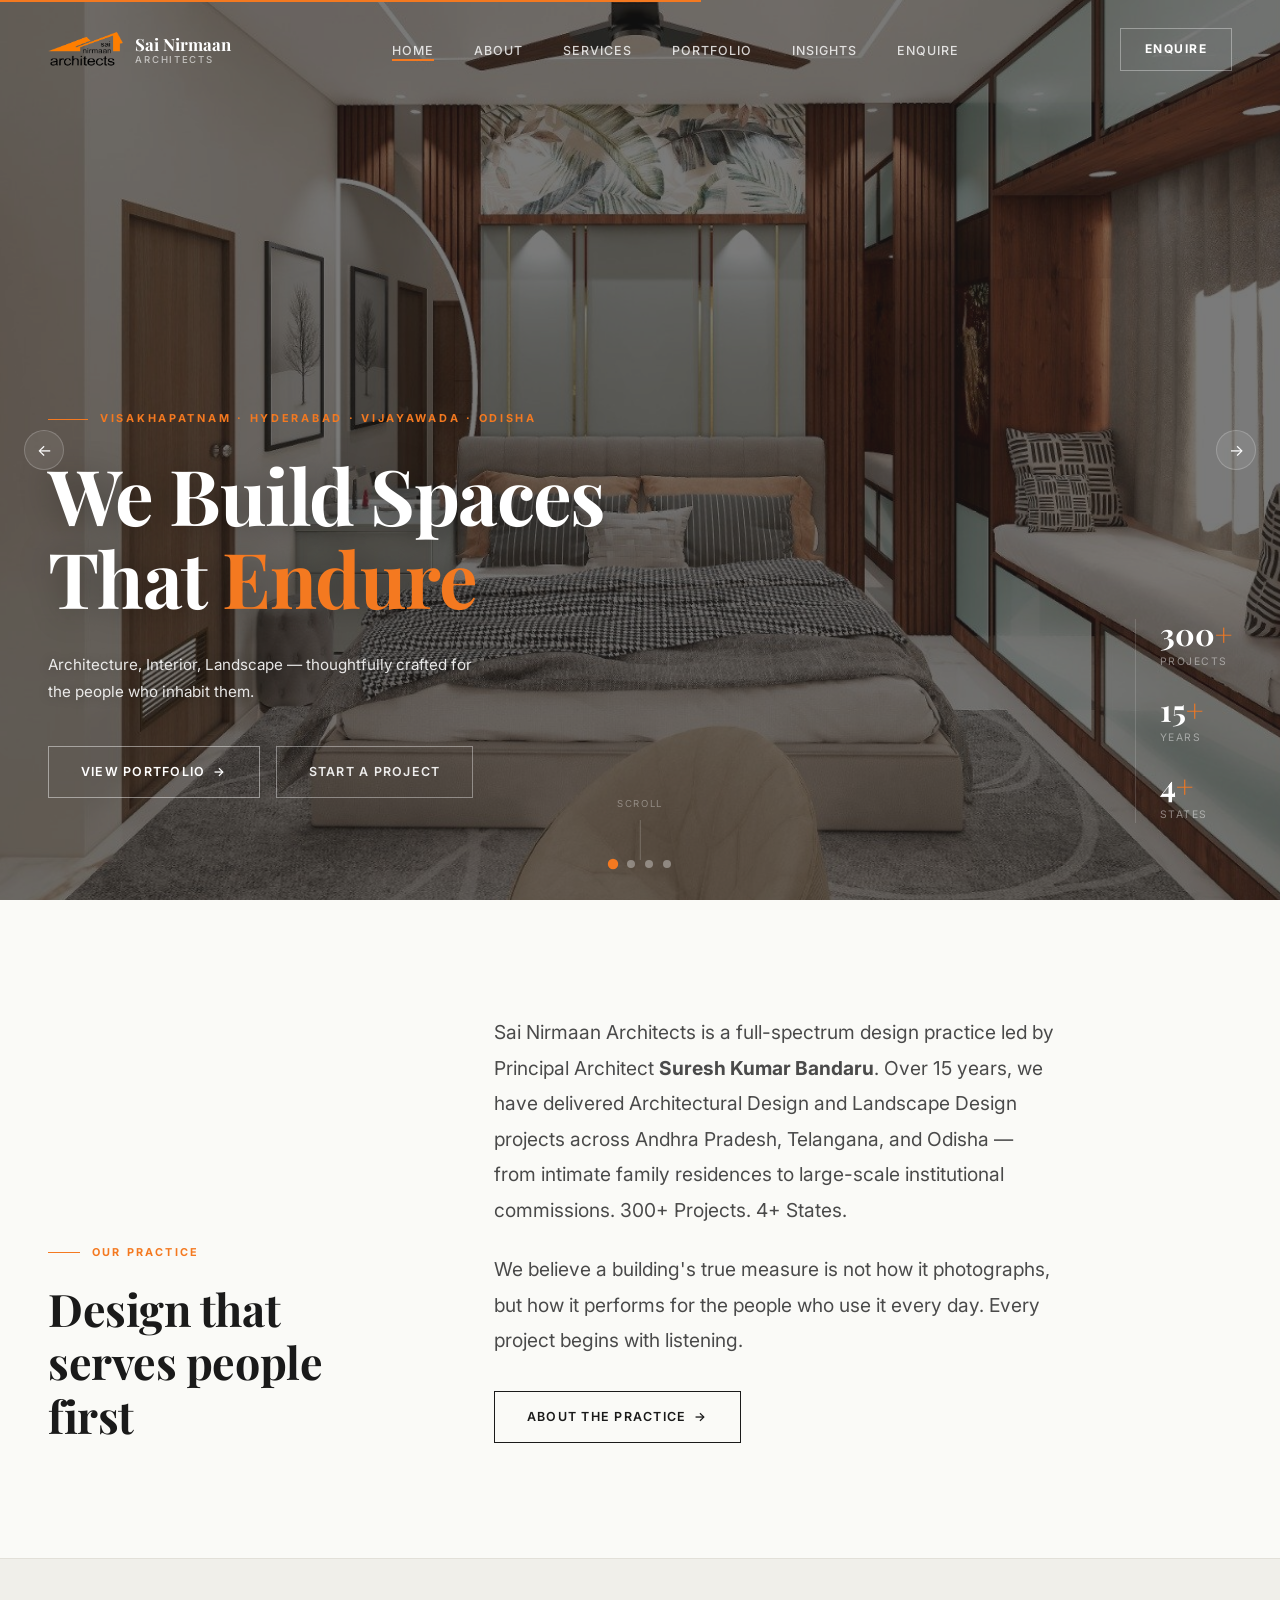
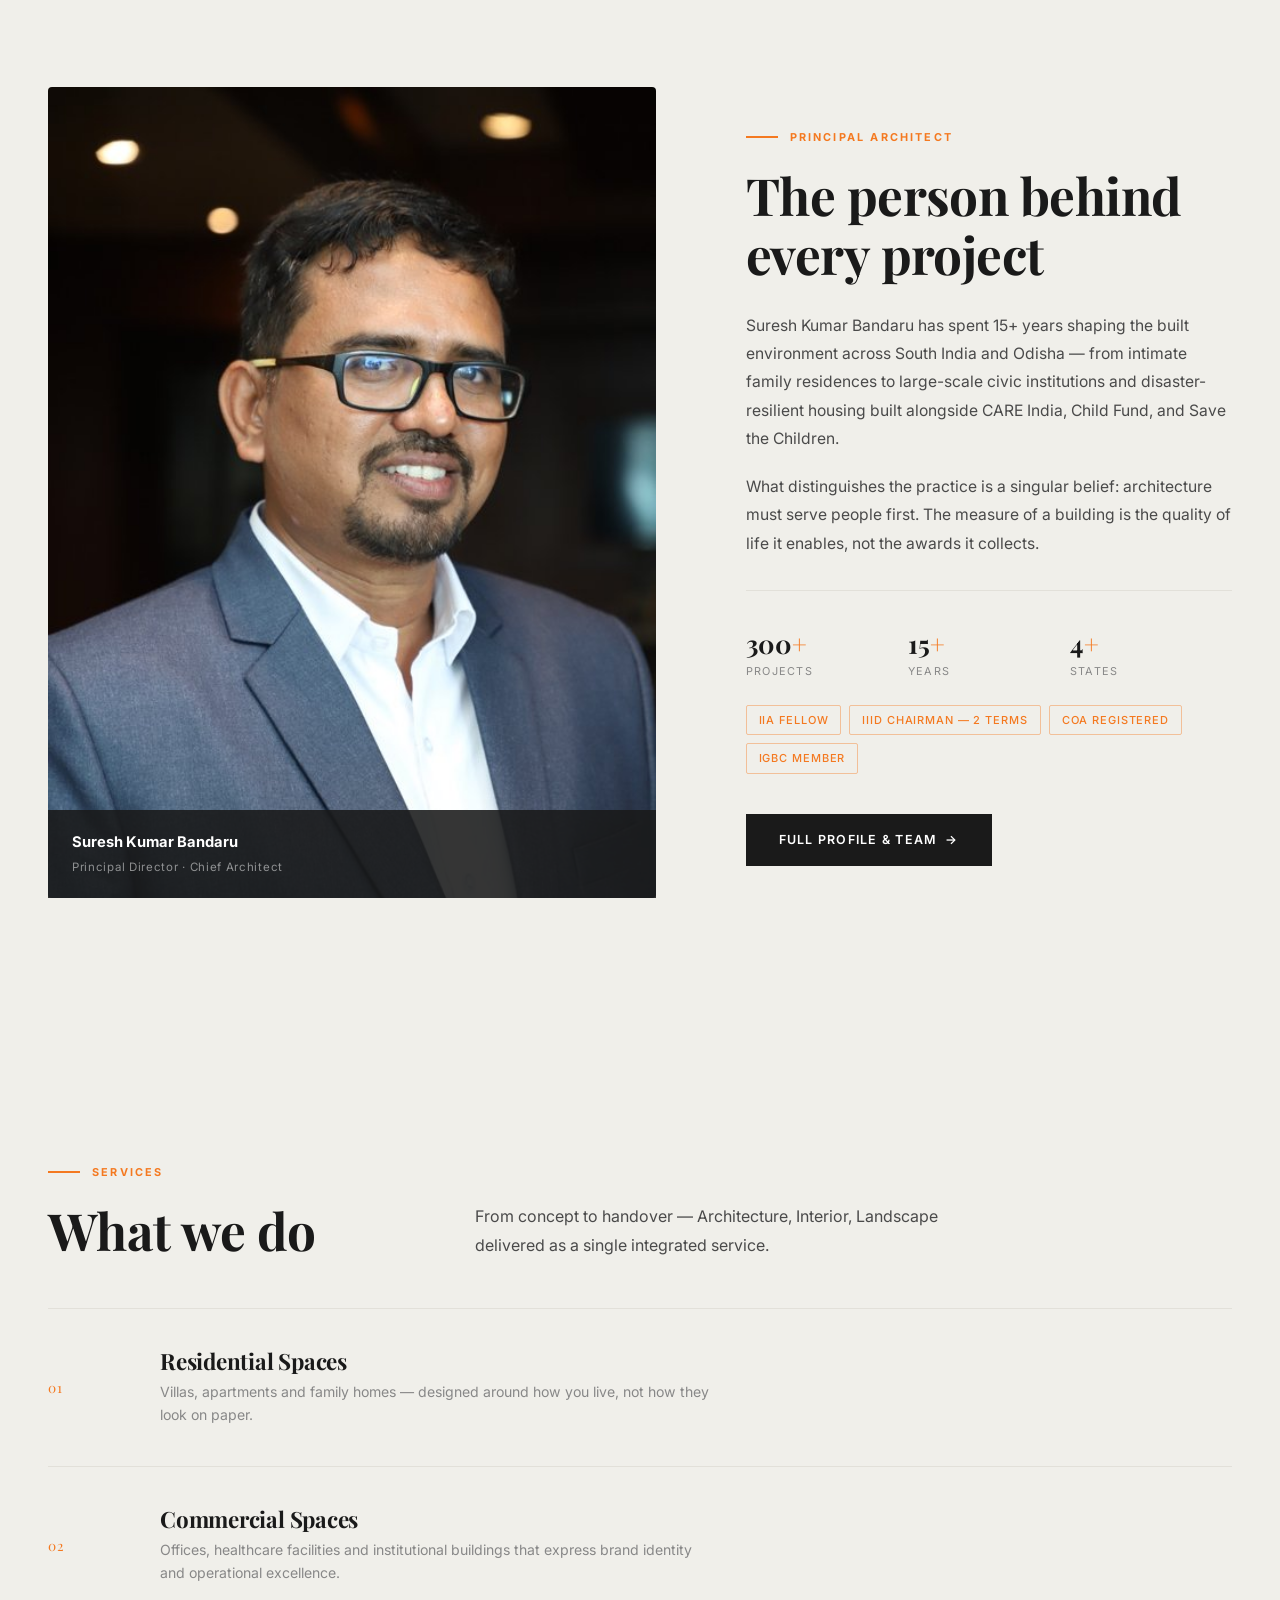
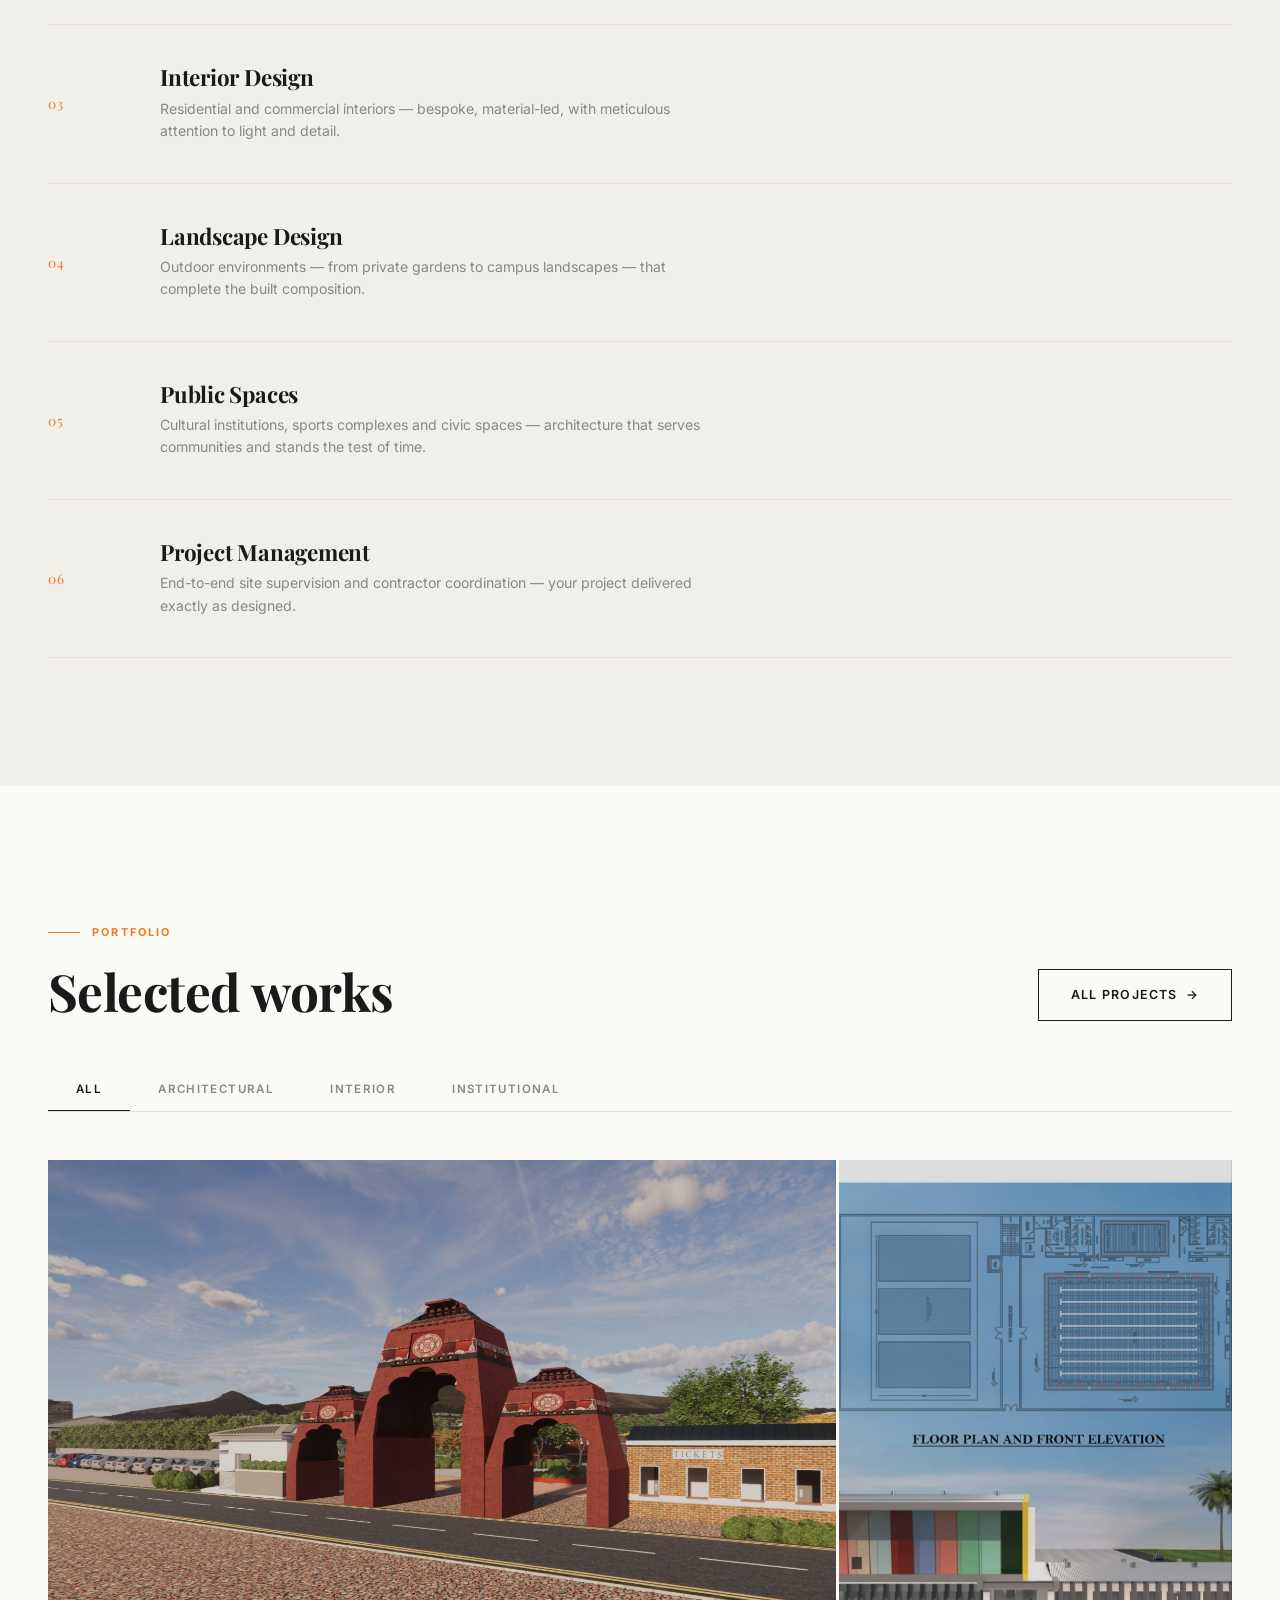
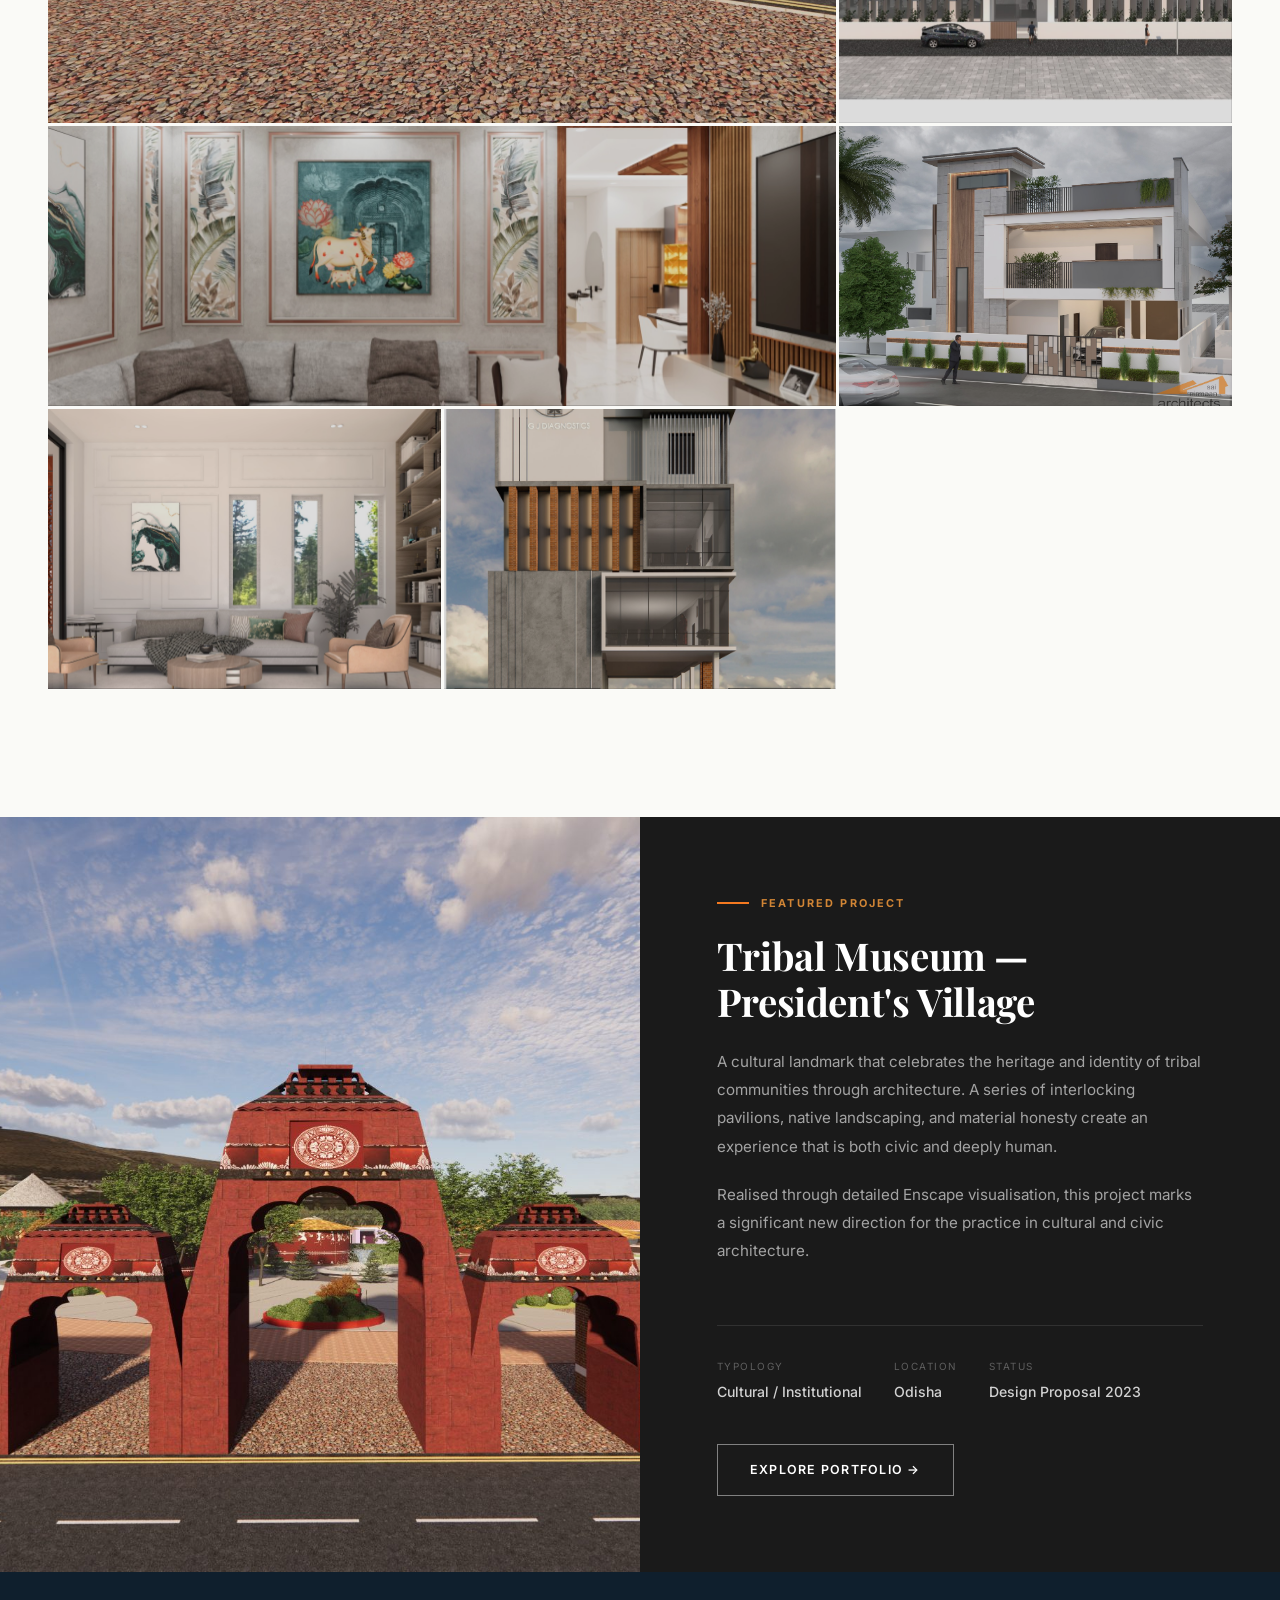
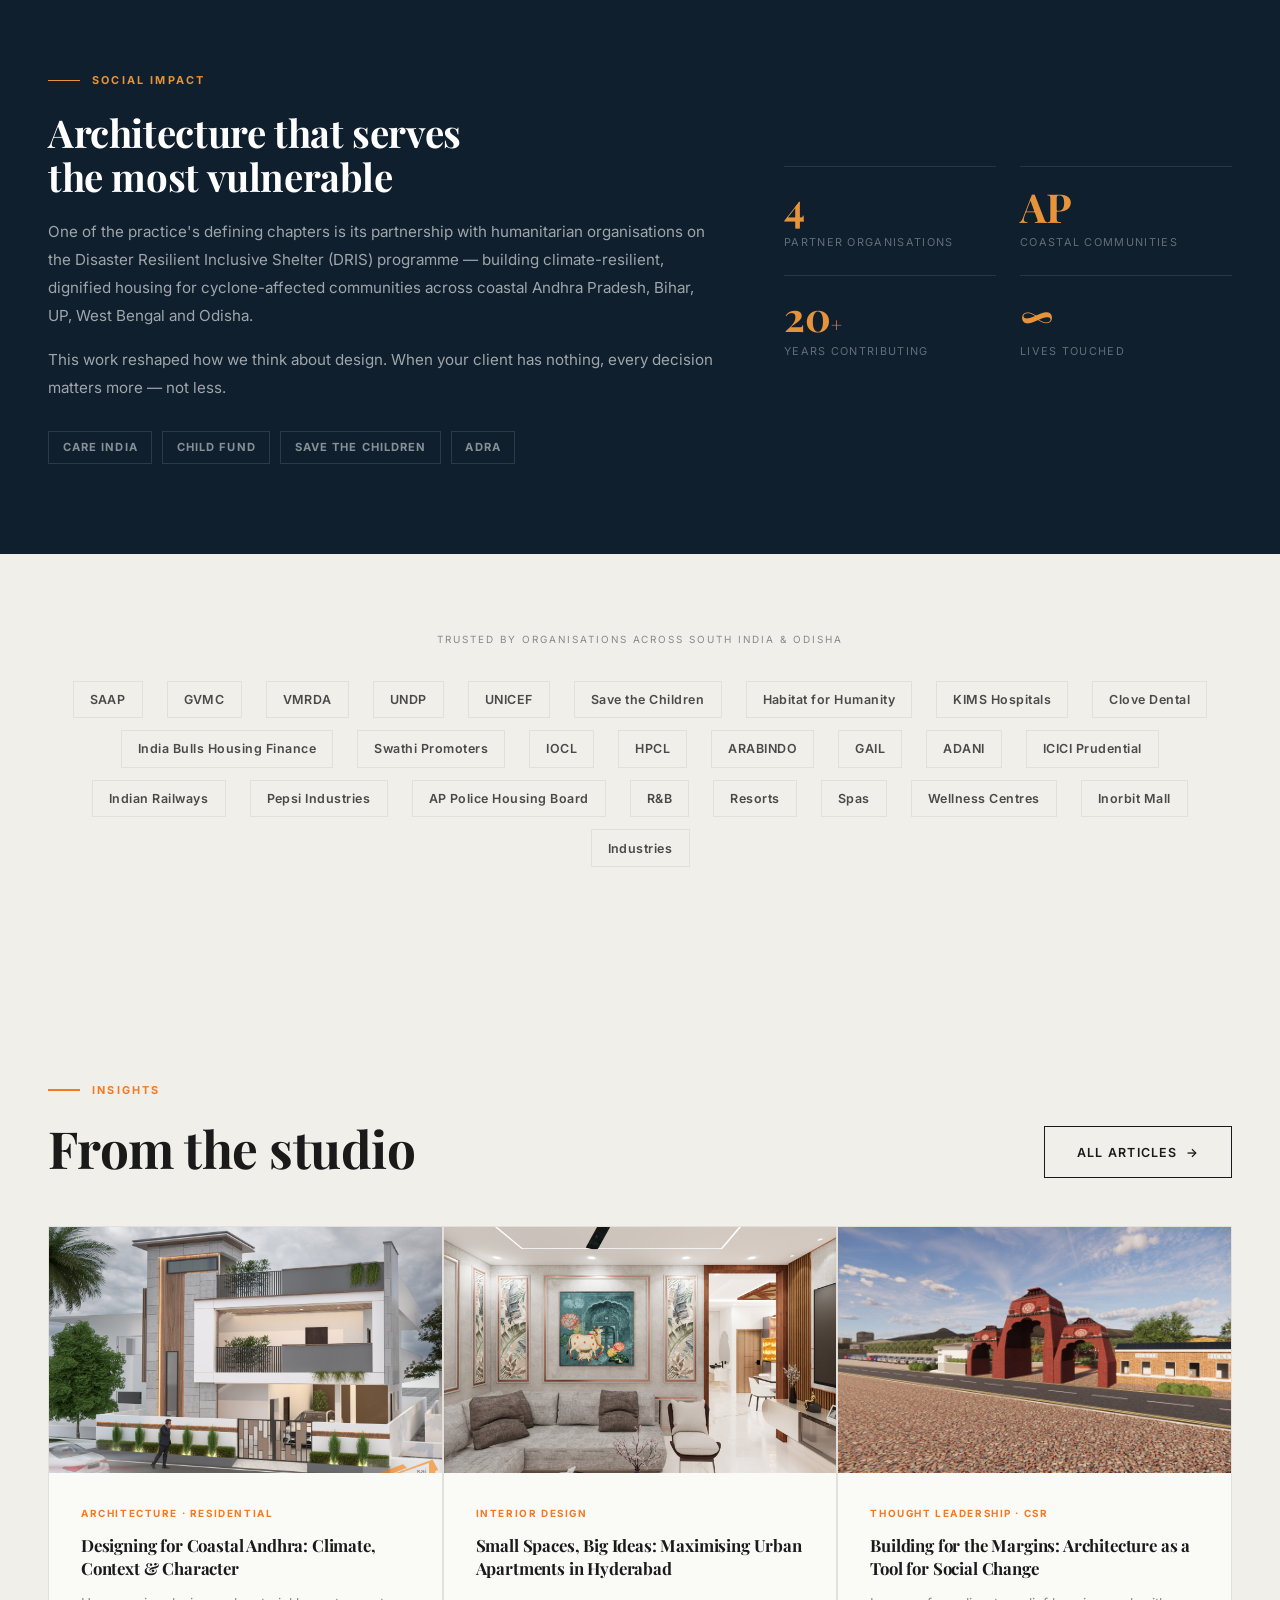
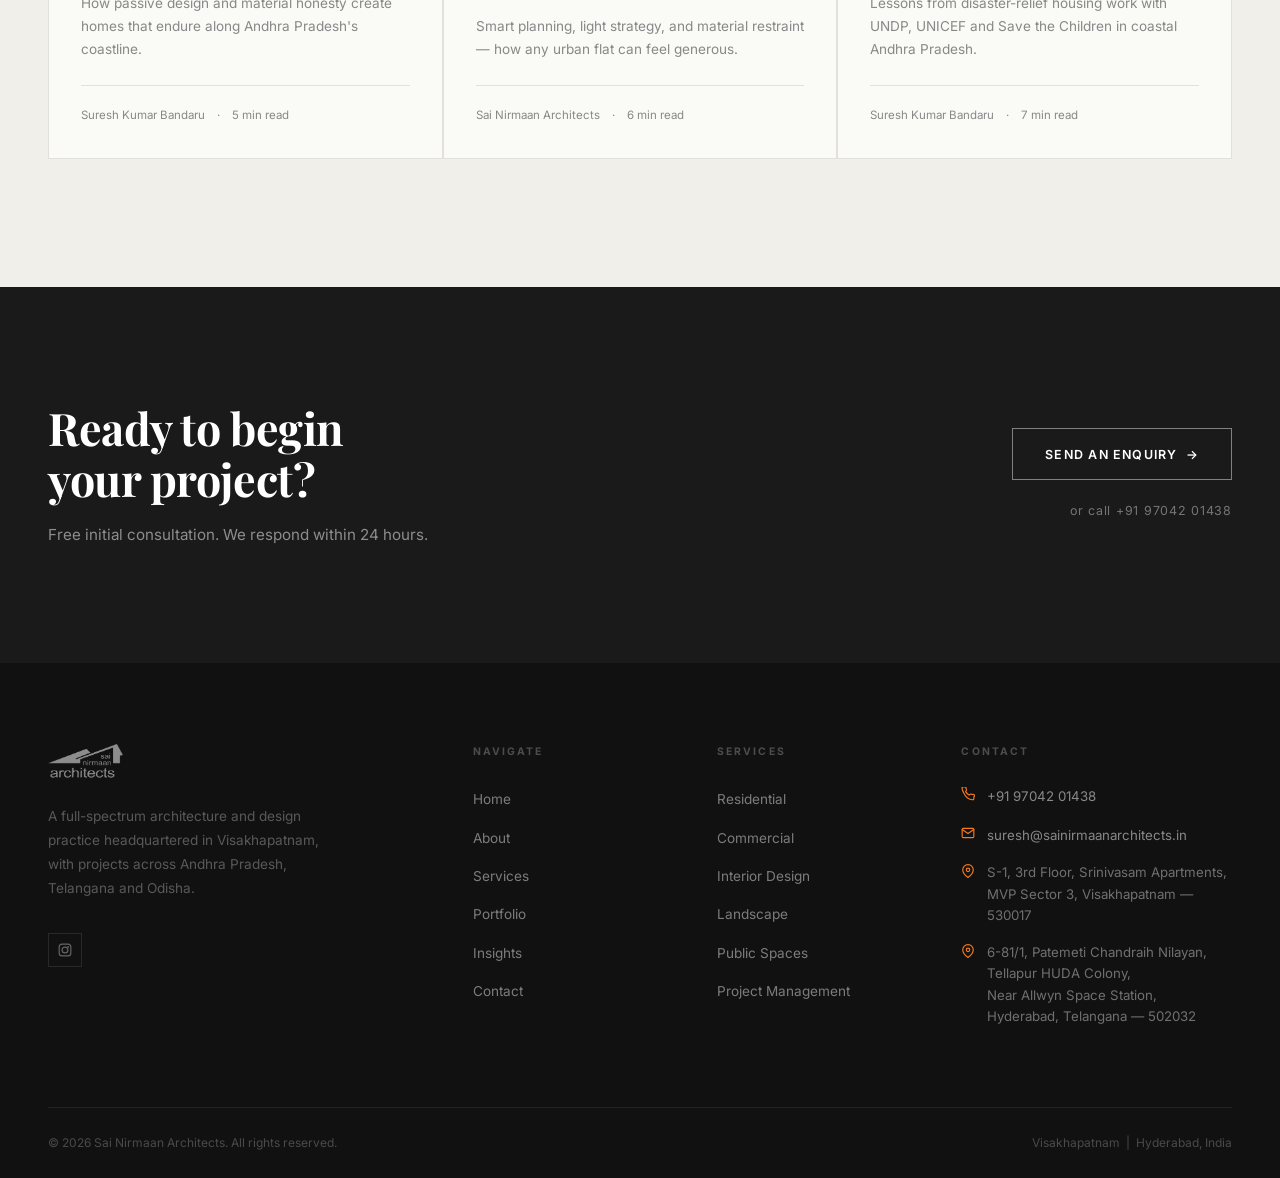
==== commit 5ccbe770: "feat: move principal section to position 3, add credential badges, real headshots" ====
--- a/index.html
+++ b/index.html
@@ -175,6 +175,48 @@
   </div>
 </section>
 
+<!-- ============ MEET THE PRINCIPAL ============ -->
+<section class="section section-stone">
+  <div class="wrap">
+    <div class="about-block">
+      <div class="about-portrait fade-in">
+        <img src="images/team/suresh-bandaru-home.jpg" alt="Suresh Kumar Bandaru — Principal Director & Chief Architect, Sai Nirmaan Architects" style="width:100%; height:100%; object-fit:cover; object-position:center top; border-radius:4px;" />
+        <div class="portrait-caption">
+          <div class="portrait-caption-name">Suresh Kumar Bandaru</div>
+          <div class="portrait-caption-role">Principal Director · Chief Architect</div>
+        </div>
+      </div>
+      <div class="about-text fade-in">
+        <span class="eyebrow">Principal Architect</span>
+        <h2>The person behind every project</h2>
+        <p>Suresh Kumar Bandaru has spent 15+ years shaping the built environment across South India and Odisha — from intimate family residences to large-scale civic institutions and disaster-resilient housing built alongside CARE India, Child Fund, and Save the Children.</p>
+        <p>What distinguishes the practice is a singular belief: architecture must serve people first. The measure of a building is the quality of life it enables, not the awards it collects.</p>
+        <div class="about-credentials" style="margin-top:2rem;">
+          <div class="cred-item">
+            <div class="cred-value">300<span>+</span></div>
+            <div class="cred-label">Projects</div>
+          </div>
+          <div class="cred-item">
+            <div class="cred-value">15<span>+</span></div>
+            <div class="cred-label">Years</div>
+          </div>
+          <div class="cred-item">
+            <div class="cred-value">4<span>+</span></div>
+            <div class="cred-label">States</div>
+          </div>
+        </div>
+        <div style="display:flex; flex-wrap:wrap; gap:8px; margin-top:1.5rem;">
+          <span style="font-size:11px; letter-spacing:0.08em; text-transform:uppercase; padding:5px 12px; border:1px solid rgba(244,121,32,0.4); border-radius:2px; color:#F47920; font-weight:500;">IIA Fellow</span>
+          <span style="font-size:11px; letter-spacing:0.08em; text-transform:uppercase; padding:5px 12px; border:1px solid rgba(244,121,32,0.4); border-radius:2px; color:#F47920; font-weight:500;">IIID Chairman — 2 Terms</span>
+          <span style="font-size:11px; letter-spacing:0.08em; text-transform:uppercase; padding:5px 12px; border:1px solid rgba(244,121,32,0.4); border-radius:2px; color:#F47920; font-weight:500;">COA Registered</span>
+          <span style="font-size:11px; letter-spacing:0.08em; text-transform:uppercase; padding:5px 12px; border:1px solid rgba(244,121,32,0.4); border-radius:2px; color:#F47920; font-weight:500;">IGBC Member</span>
+        </div>
+        <a href="about.html" class="btn btn-dark btn-arrow" style="margin-top:2.5rem;">Full profile & team</a>
+      </div>
+    </div>
+  </div>
+</section>
+
 <!-- ============ SERVICES ============ -->
 <section class="section section-stone">
   <div class="wrap">
@@ -376,45 +418,6 @@
     <a href="portfolio.html" class="btn btn-ghost" style="margin-top:2.5rem; align-self:flex-start;">Explore Portfolio →</a>
   </div>
 </div>
-
-<!-- ============ ABOUT STRIP ============ -->
-<section class="section">
-  <div class="wrap">
-    <div class="about-block">
-      <div class="about-text fade-in">
-        <span class="eyebrow">Principal Architect</span>
-        <h2>Suresh Kumar Bandaru</h2>
-        <p>With a B.Arch from SAR College of Architecture (Affiliated to JNAFAU), Suresh has spent 15+ years shaping the built environment across South India and Odisha. His practice encompasses everything from luxury residences to disaster-resilient housing built alongside UNDP, UNICEF and Save the Children.</p>
-        <p>What distinguishes the practice is its belief that architecture must serve people first — that the measure of a building is the quality of life it enables, not the awards it collects.</p>
-        <div class="about-credentials">
-          <div class="cred-item">
-            <div class="cred-value">300<span>+</span></div>
-            <div class="cred-label">Projects</div>
-          </div>
-          <div class="cred-item">
-            <div class="cred-value">15<span>+</span></div>
-            <div class="cred-label">Years</div>
-          </div>
-          <div class="cred-item">
-            <div class="cred-value">4<span>+</span></div>
-            <div class="cred-label">States</div>
-          </div>
-        </div>
-        <a href="about.html" class="btn btn-dark btn-arrow" style="margin-top:2.5rem;">Meet the team</a>
-      </div>
-      <div class="about-portrait fade-in">
-        <div class="portrait-placeholder">
-          <svg width="56" height="56" viewBox="0 0 24 24" fill="none" stroke="#888" stroke-width="1"><circle cx="12" cy="8" r="4"/><path d="M4 20c0-4 3.6-7 8-7s8 3 8 7"/></svg>
-          <p>Professional headshot<br/><small>Suresh_Headshot.jpg — to be provided</small></p>
-        </div>
-        <div class="portrait-caption">
-          <div class="portrait-caption-name">Suresh Kumar Bandaru</div>
-          <div class="portrait-caption-role">Principal Director · Chief Architect</div>
-        </div>
-      </div>
-    </div>
-  </div>
-</section>
 
 <!-- ============ CSR BAND ============ -->
 <div class="csr-band">
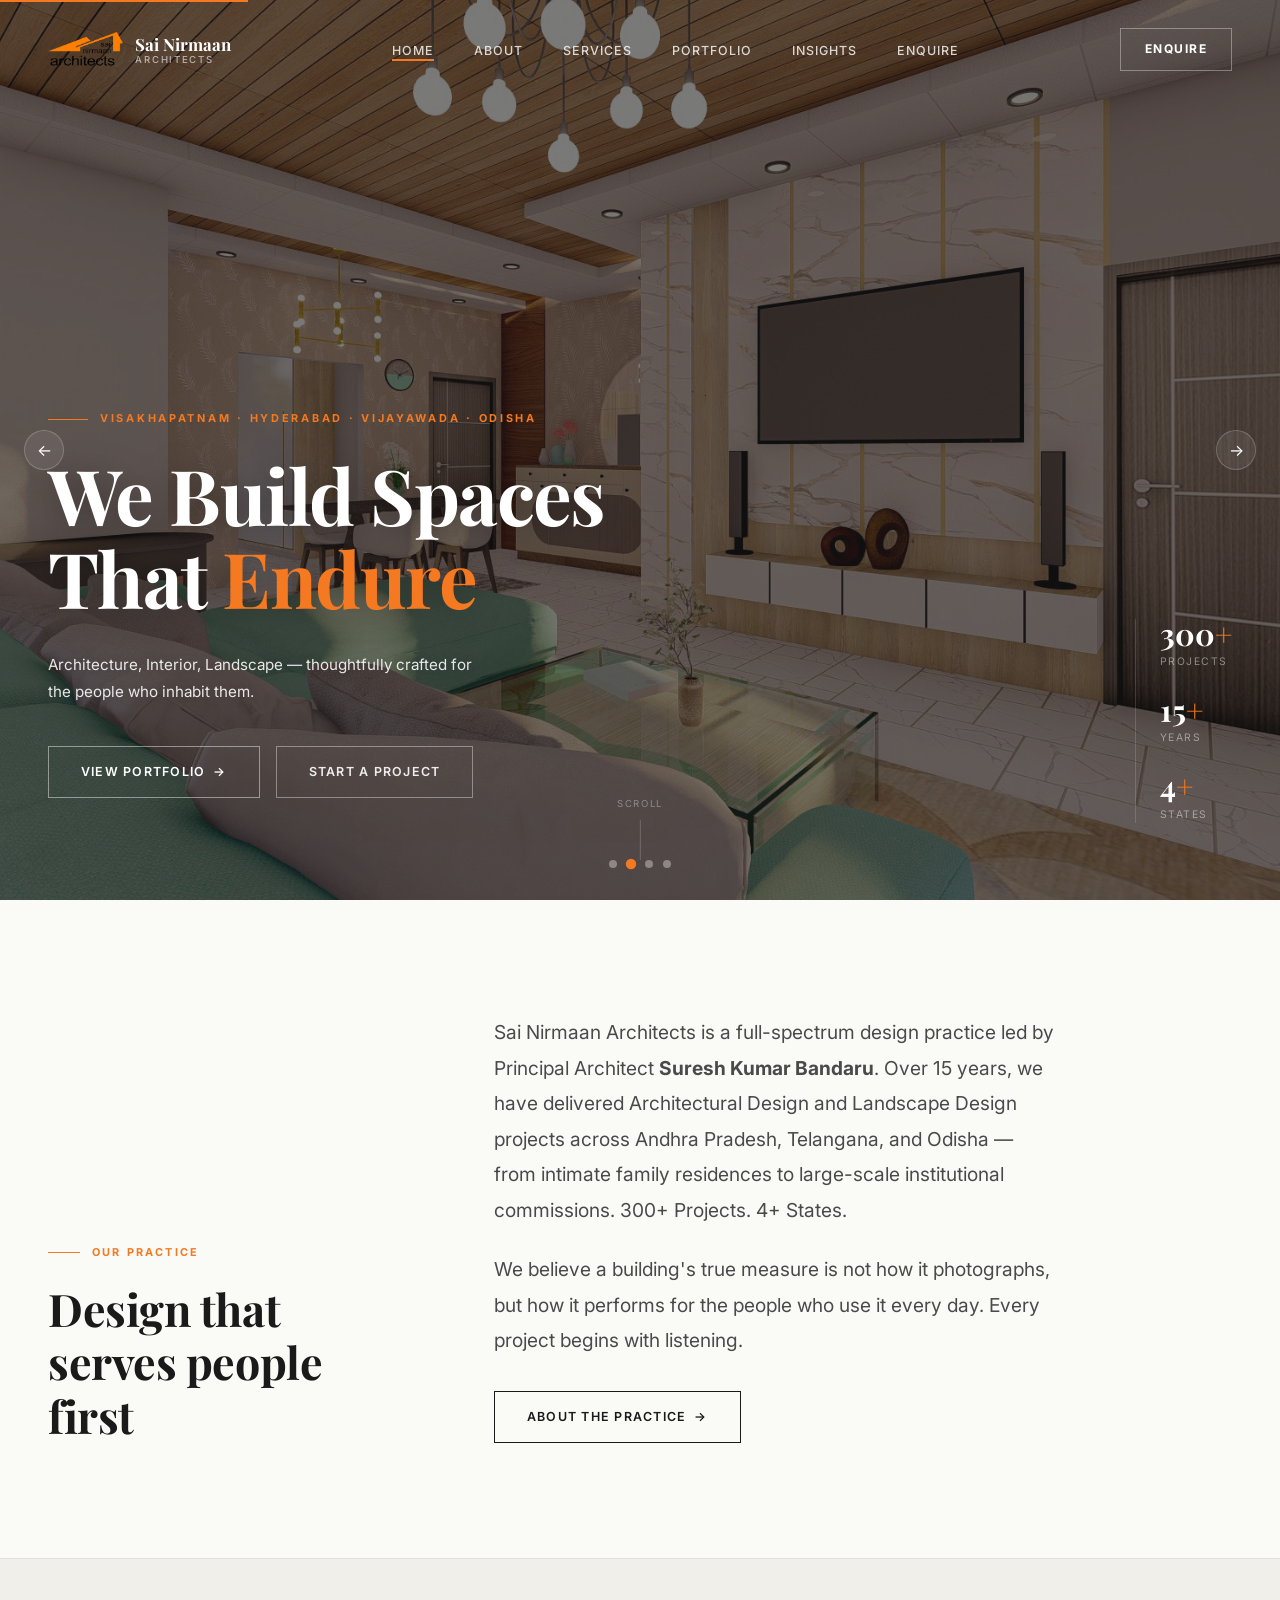
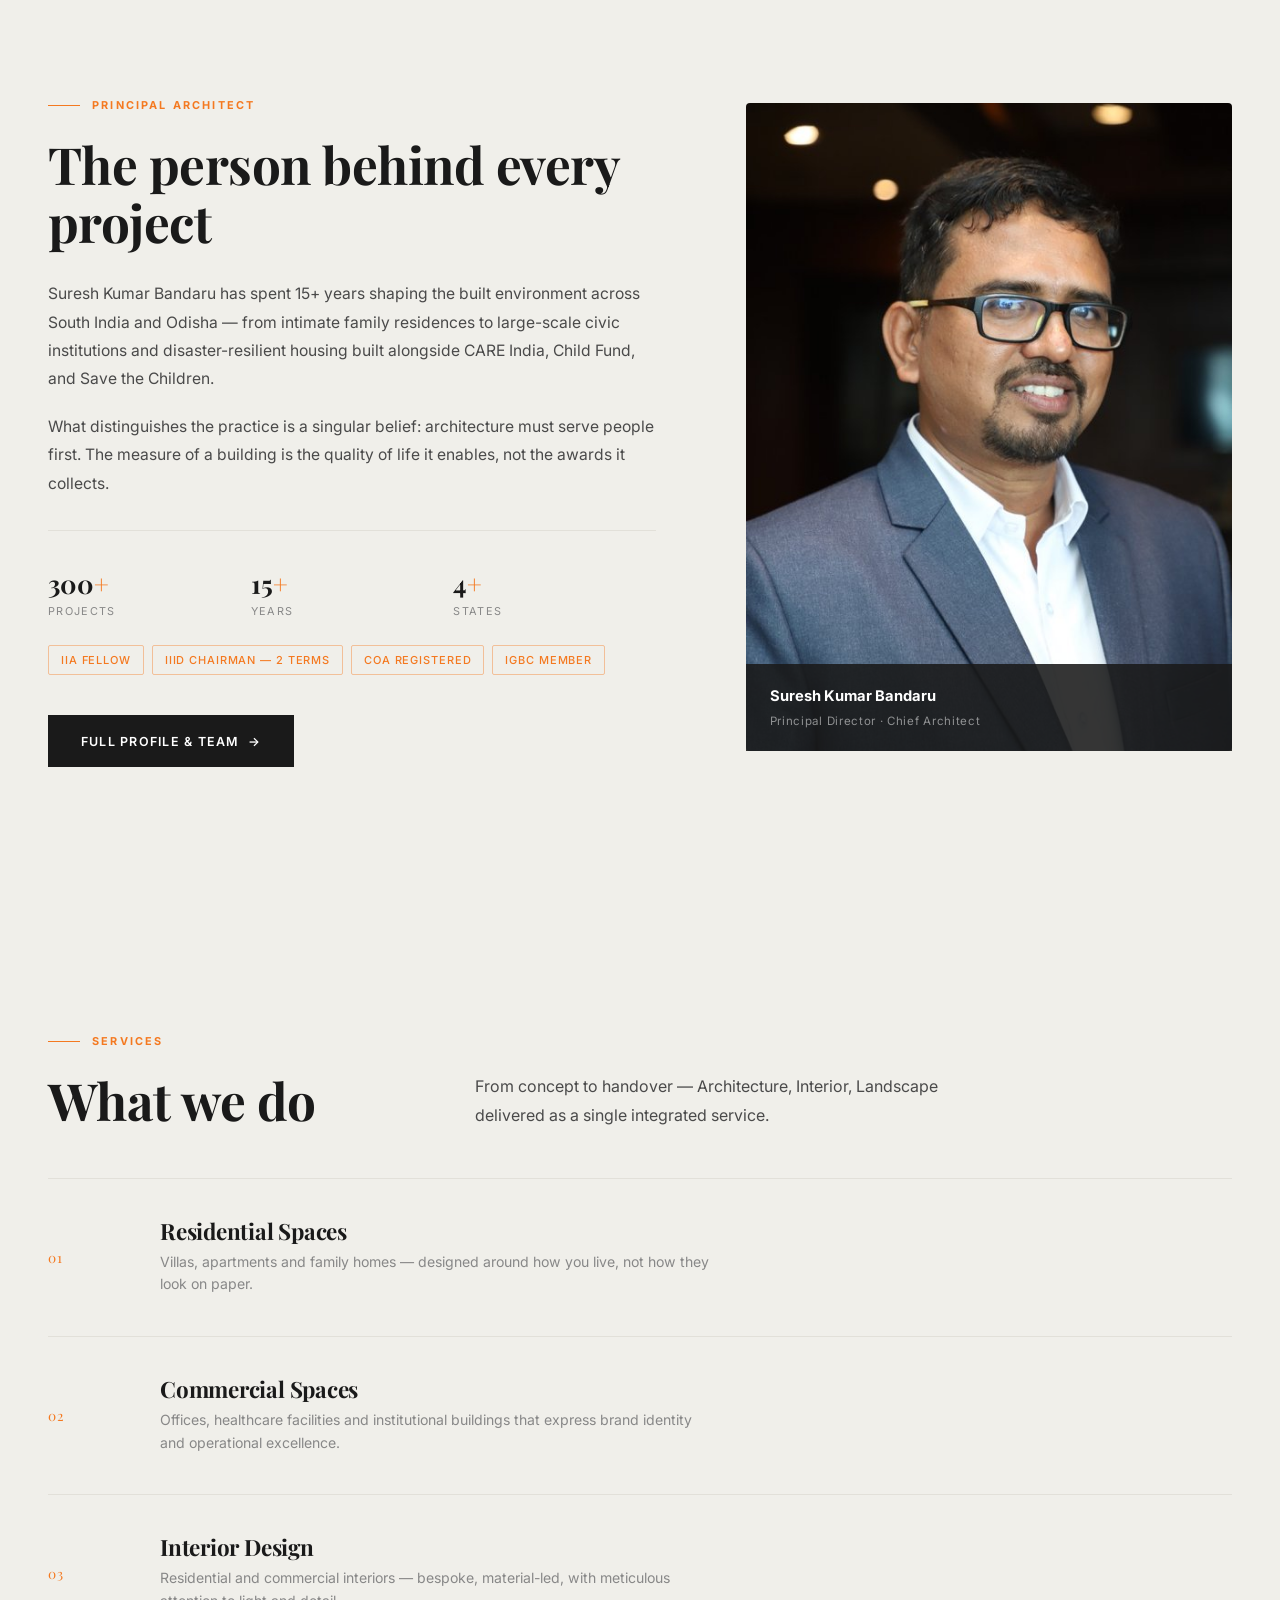
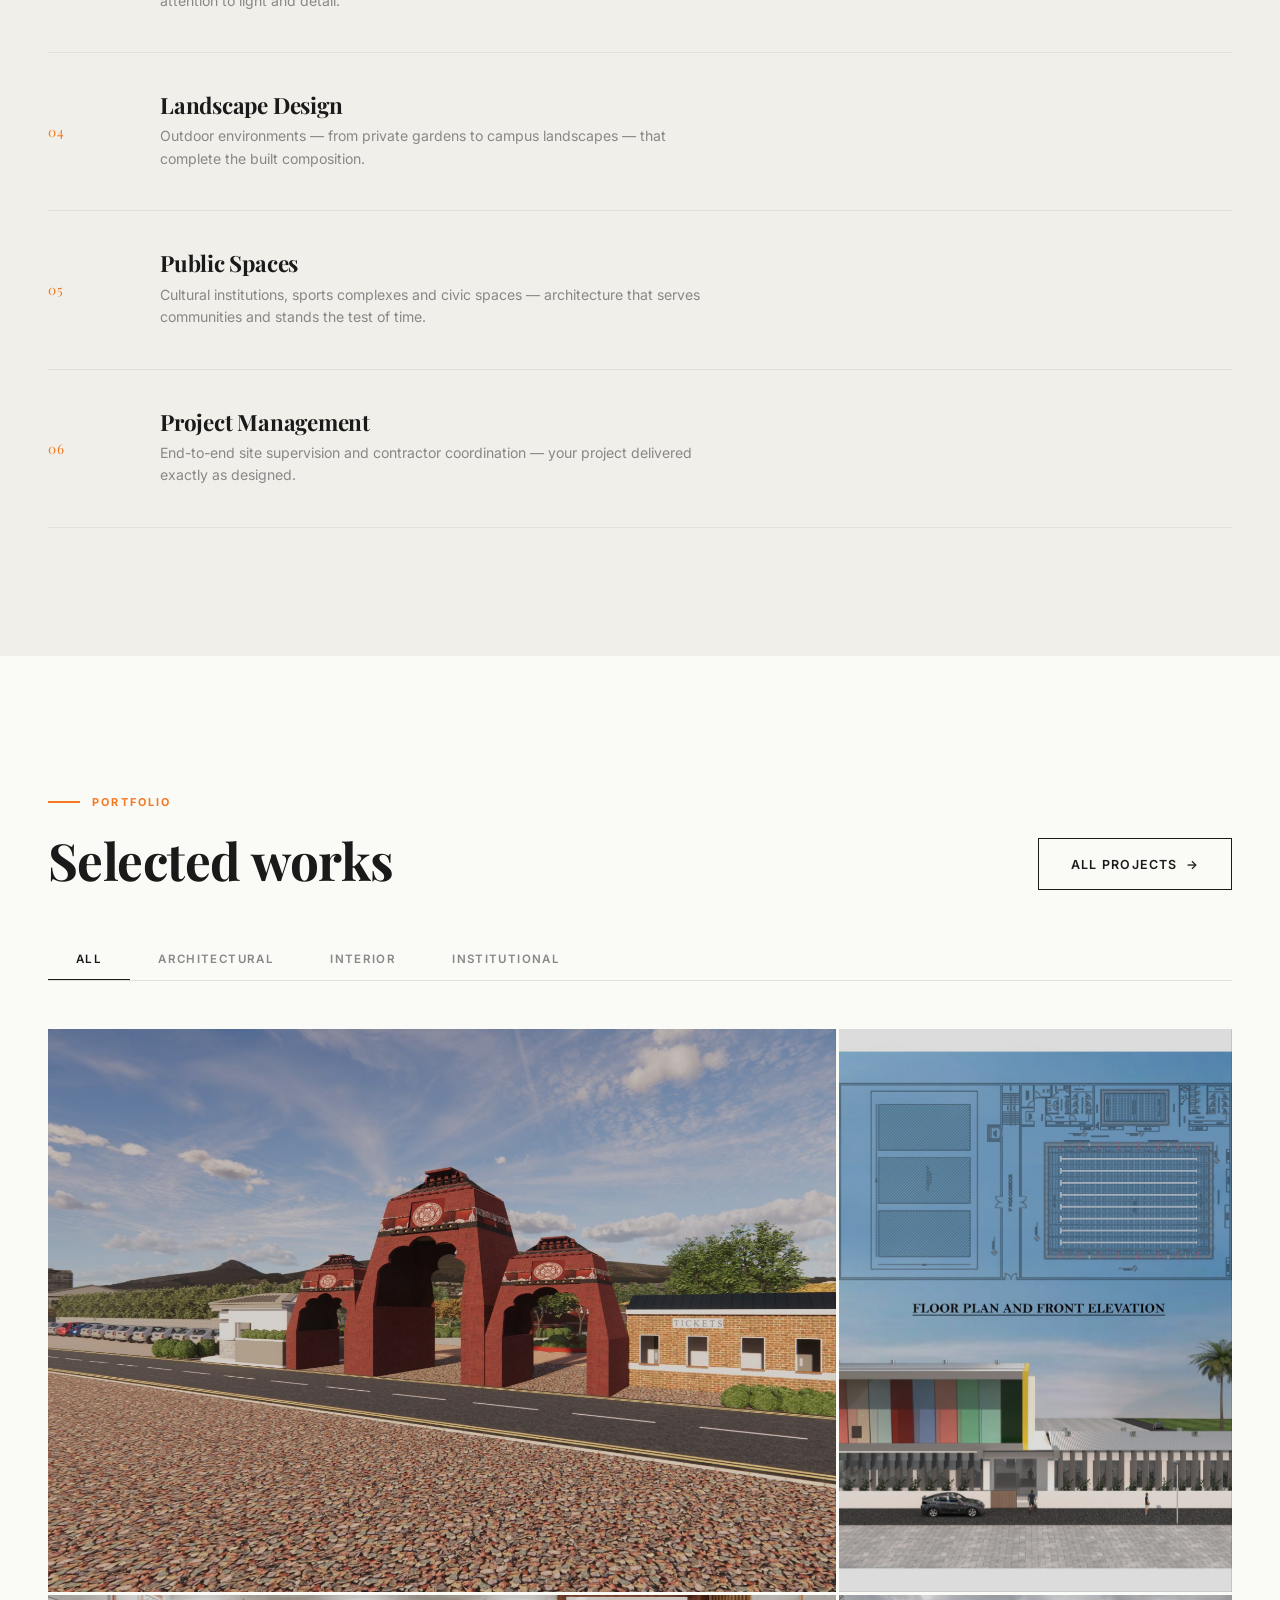
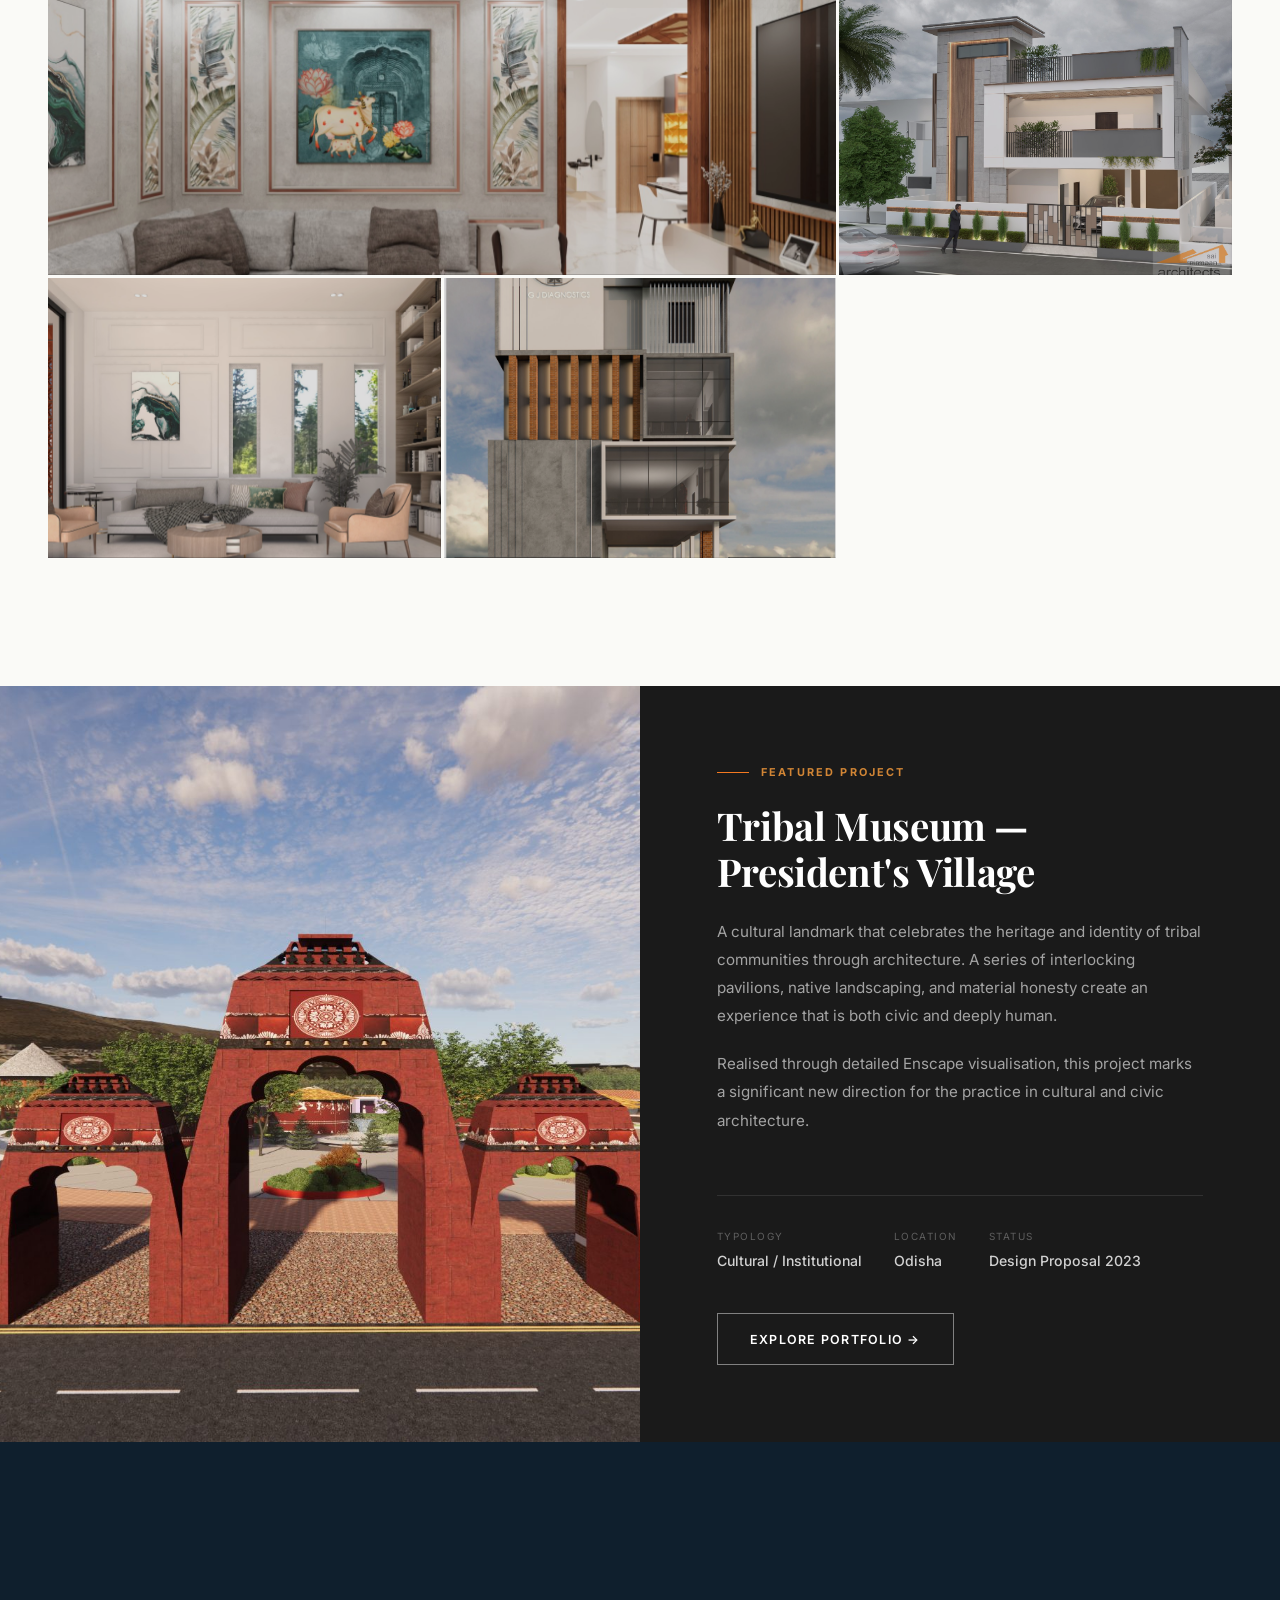
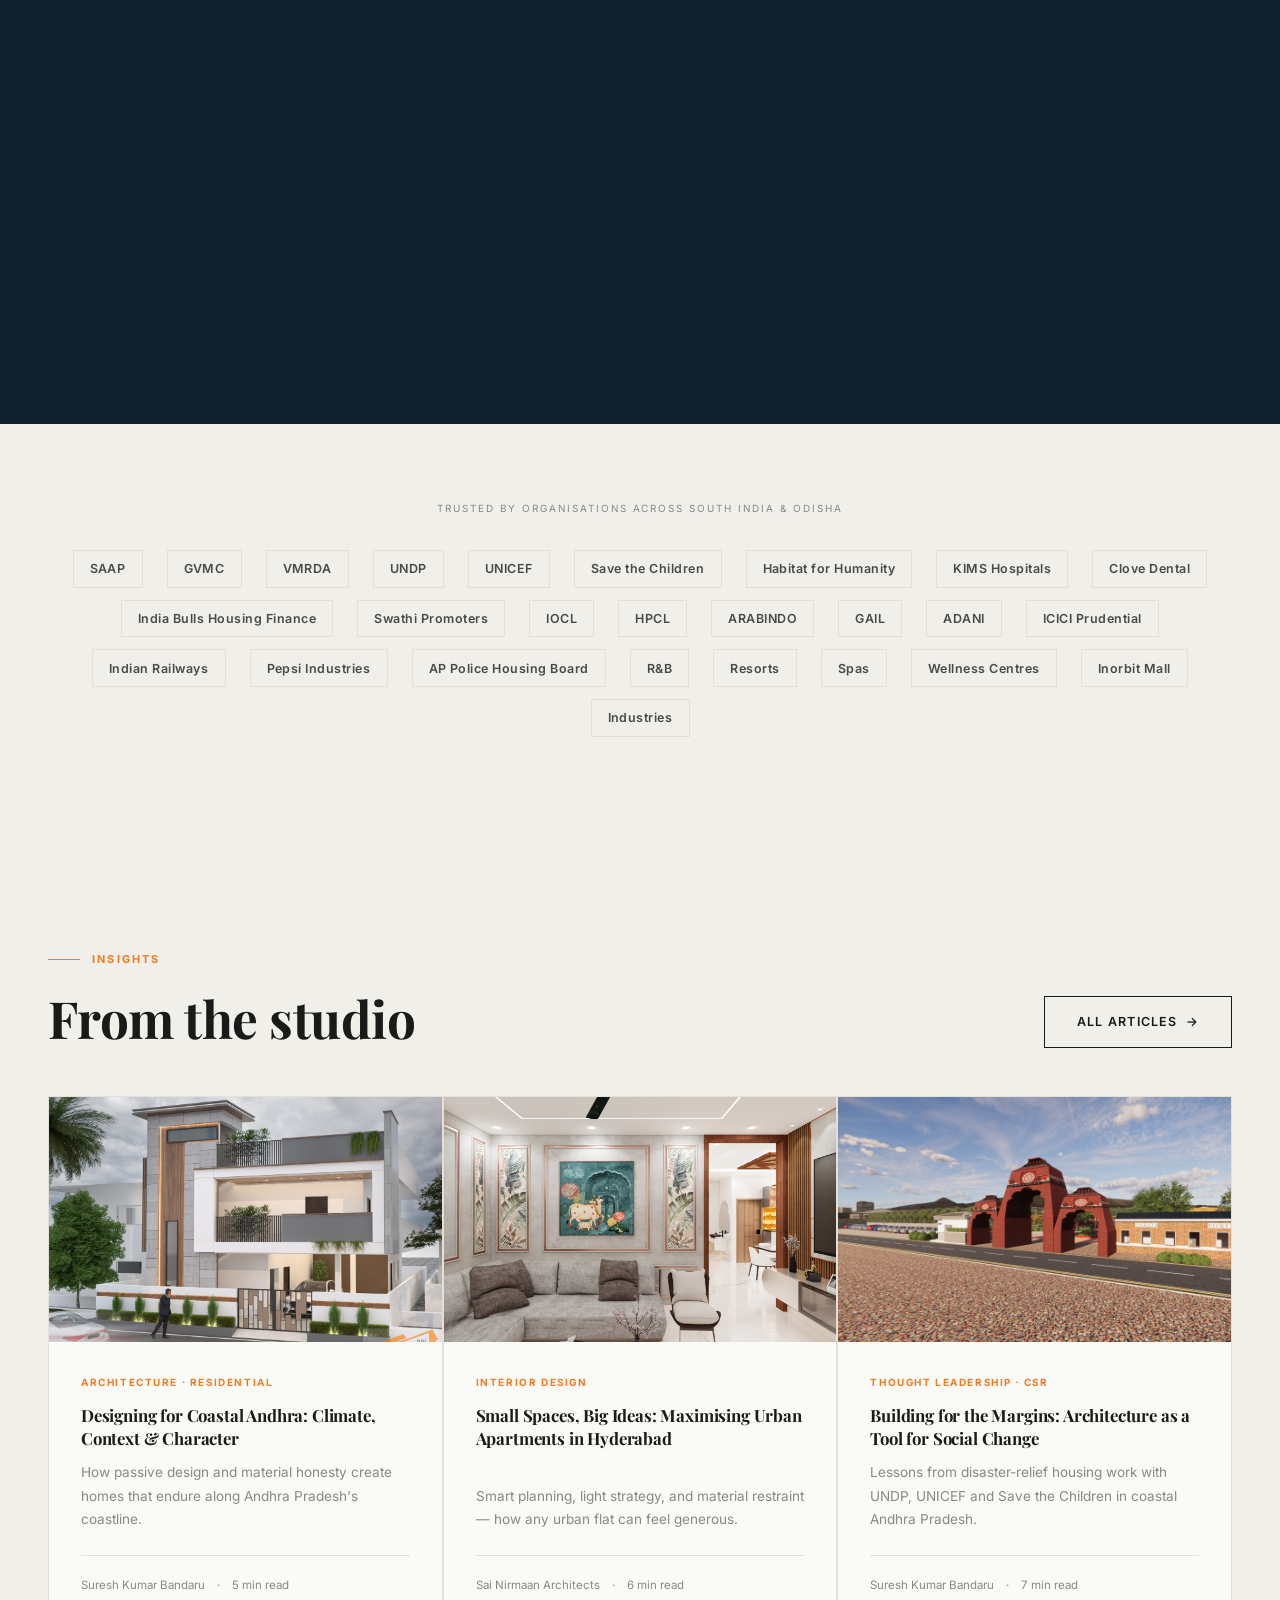
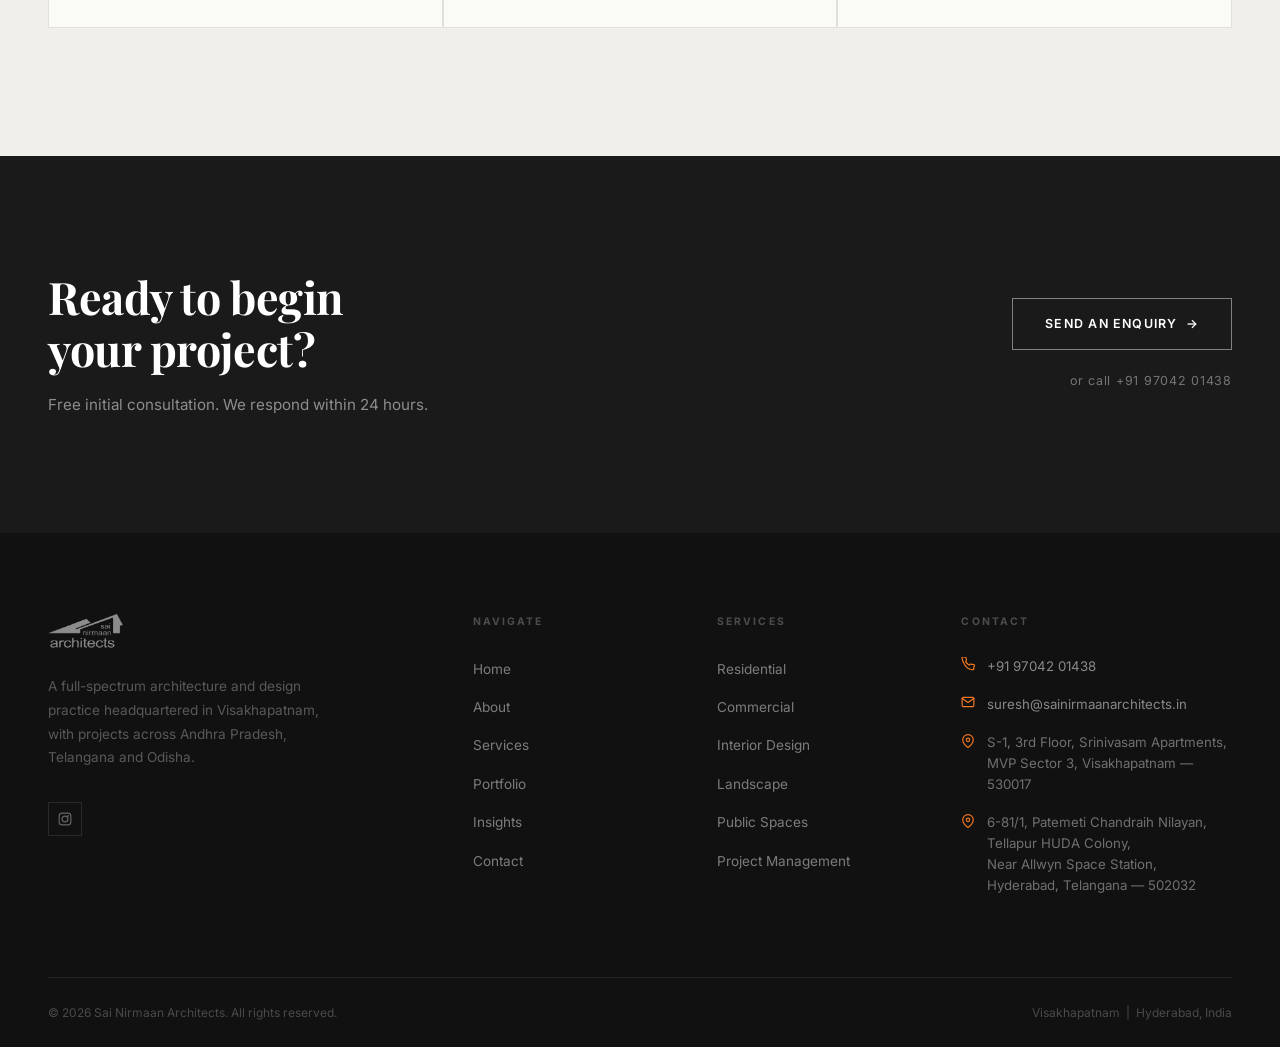
==== commit 60926310: "Fix navbar clicks after scroll + portrait layout on mobile - Remove backdrop-filter from .nav.solid " ====
--- a/index.html
+++ b/index.html
@@ -179,13 +179,6 @@
 <section class="section section-stone">
   <div class="wrap">
     <div class="about-block">
-      <div class="about-portrait fade-in">
-        <img src="images/team/suresh-bandaru-home.jpg" alt="Suresh Kumar Bandaru — Principal Director & Chief Architect, Sai Nirmaan Architects" style="width:100%; height:100%; object-fit:cover; object-position:center top; border-radius:4px;" />
-        <div class="portrait-caption">
-          <div class="portrait-caption-name">Suresh Kumar Bandaru</div>
-          <div class="portrait-caption-role">Principal Director · Chief Architect</div>
-        </div>
-      </div>
       <div class="about-text fade-in">
         <span class="eyebrow">Principal Architect</span>
         <h2>The person behind every project</h2>
@@ -212,6 +205,13 @@
           <span style="font-size:11px; letter-spacing:0.08em; text-transform:uppercase; padding:5px 12px; border:1px solid rgba(244,121,32,0.4); border-radius:2px; color:#F47920; font-weight:500;">IGBC Member</span>
         </div>
         <a href="about.html" class="btn btn-dark btn-arrow" style="margin-top:2.5rem;">Full profile & team</a>
+      </div>
+      <div class="about-portrait fade-in">
+        <img src="images/team/suresh-bandaru-home.jpg" alt="Suresh Kumar Bandaru — Principal Director & Chief Architect, Sai Nirmaan Architects" style="width:100%; height:100%; object-fit:cover; object-position:center 25%; border-radius:4px;" />
+        <div class="portrait-caption">
+          <div class="portrait-caption-name">Suresh Kumar Bandaru</div>
+          <div class="portrait-caption-role">Principal Director · Chief Architect</div>
+        </div>
       </div>
     </div>
   </div>
--- a/css/style.css
+++ b/css/style.css
@@ -150,7 +150,6 @@
 }
 .nav.solid {
   background: rgba(250,250,247,0.97);
-  backdrop-filter: blur(12px);
   padding: 1rem 0;
   border-color: var(--rule);
 }
@@ -241,6 +240,8 @@
   padding: 4px;
   background: none;
   border: none;
+  position: relative;
+  z-index: 1000;
 }
 .hamburger span {
   display: block; width: 22px; height: 1.5px;
@@ -979,7 +980,8 @@
 @media (max-width: 900px) {
   .intro-statement .wrap { grid-template-columns: 1fr; }
   .about-block { grid-template-columns: 1fr; }
-  .about-portrait { aspect-ratio: 4/3; max-width: 480px; }
+  .about-portrait { height: 460px; aspect-ratio: auto; max-width: 100%; }
+  .about-portrait img { object-position: center 25% !important; }
   .feature-strip { grid-template-columns: 1fr; }
   .feature-image { aspect-ratio: 16/10; }
   .csr-inner { grid-template-columns: 1fr; }
@@ -1072,45 +1074,6 @@
   height: 68px;
 }
 
-/* Hamburger button (nav-brand/nav-menu layout) */
-.nav .hamburger {
-  display: none;
-  flex-direction: column;
-  gap: 5px;
-  cursor: pointer;
-  background: none;
-  border: none;
-  padding: 4px;
-}
-.nav .hamburger span { display: block; width: 24px; height: 2px; background: var(--ink); transition: all 0.3s; }
-@media (max-width: 768px) {
-  .nav .nav-menu { display: none; flex-direction: column; }
-  .nav .hamburger { display: flex; }
-  .nav .nav-menu.open {
-    display: flex;
-    position: fixed; inset: 0;
-    background: rgba(20,20,20,0.98);
-    align-items: center; justify-content: center;
-    gap: 2.5rem; z-index: 899;
-    backdrop-filter: blur(12px);
-  }
-  .nav .nav-menu.open li a {
-    font-size: 1.5rem;
-    color: var(--white);
-    letter-spacing: 0.08em;
-  }
-  .navbar .nav-links { display: none; flex-direction: column; }
-  .navbar .hamburger { display: flex; }
-  .navbar .nav-links.open {
-    display: flex;
-    position: fixed; inset: 0;
-    background: rgba(20,20,20,0.98);
-    align-items: center; justify-content: center;
-    gap: 2.5rem; z-index: 899;
-    backdrop-filter: blur(12px);
-  }
-  .navbar .nav-links.open li a { font-size: 1.5rem; color: var(--white); letter-spacing: 0.08em; }
-}
 
 /* pitem with background-image (fallback for bg-image style items) */
 .pitem[style*="background-image"] {
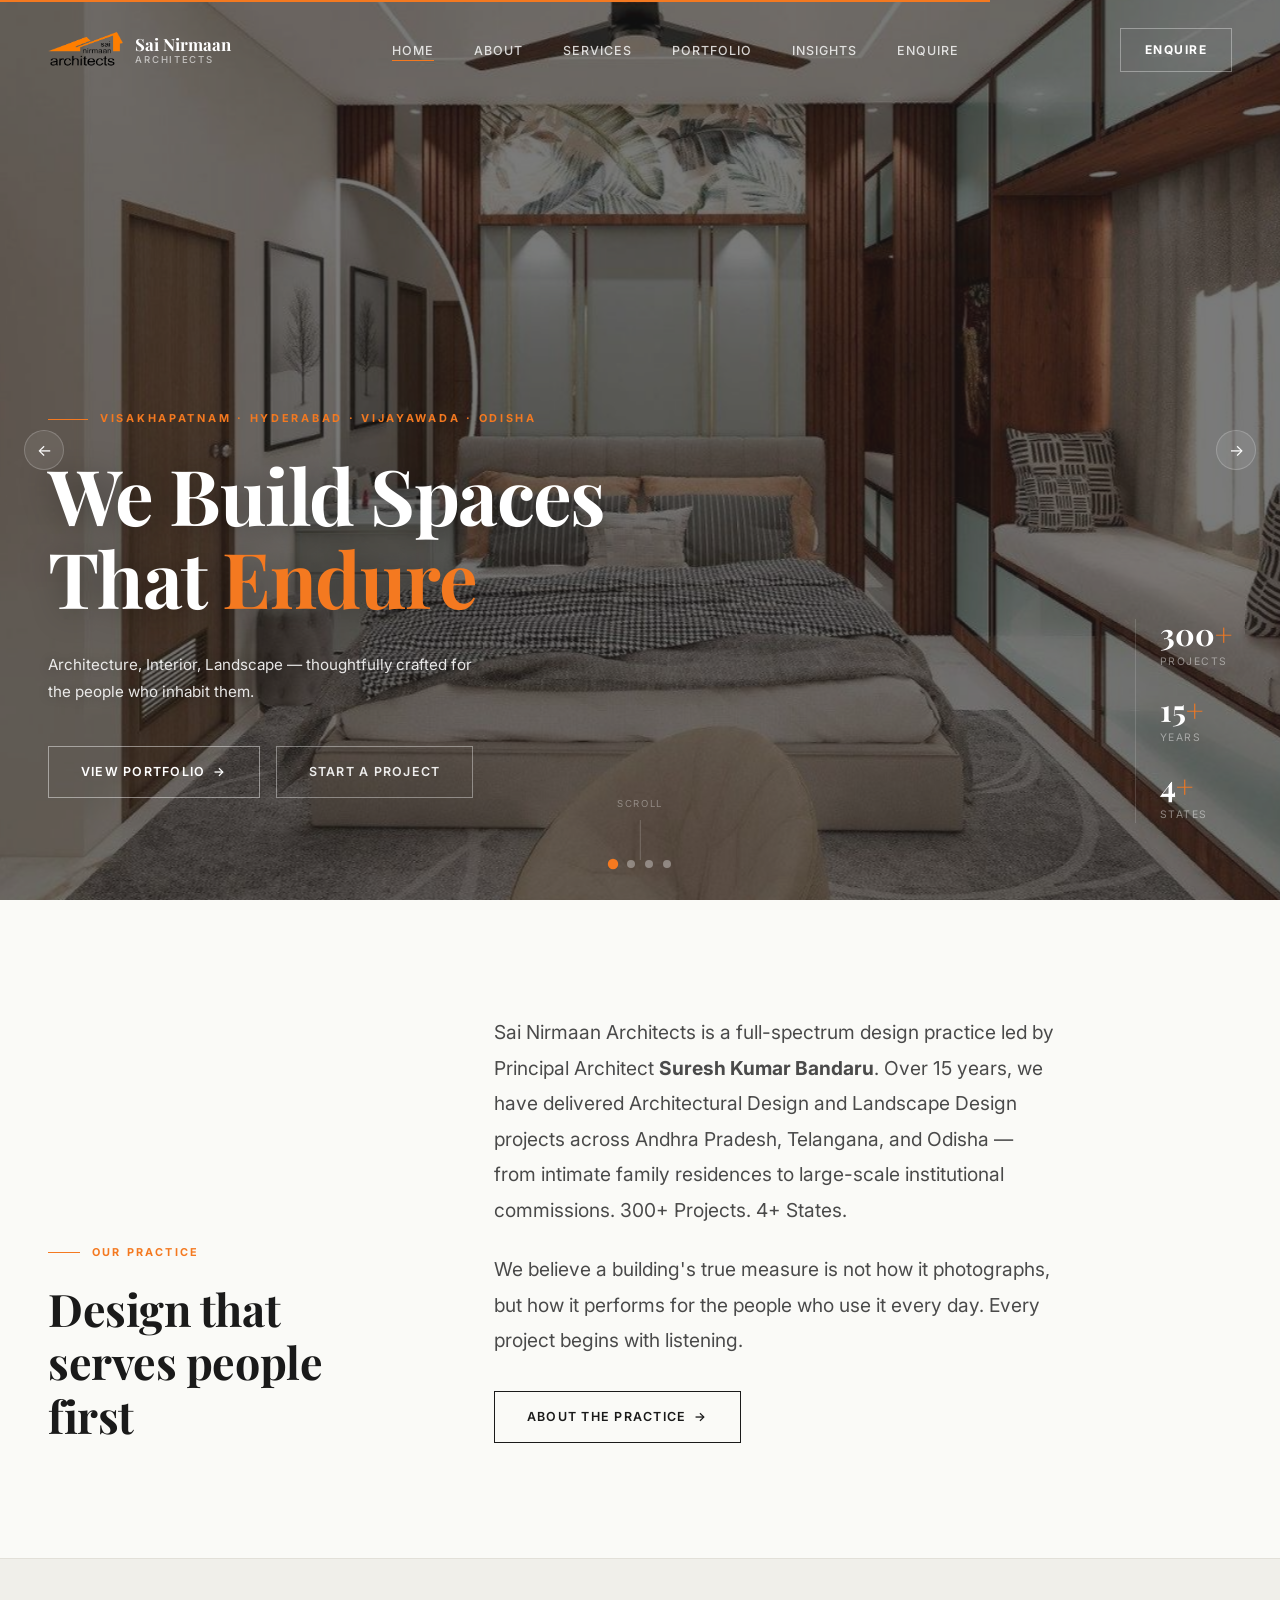
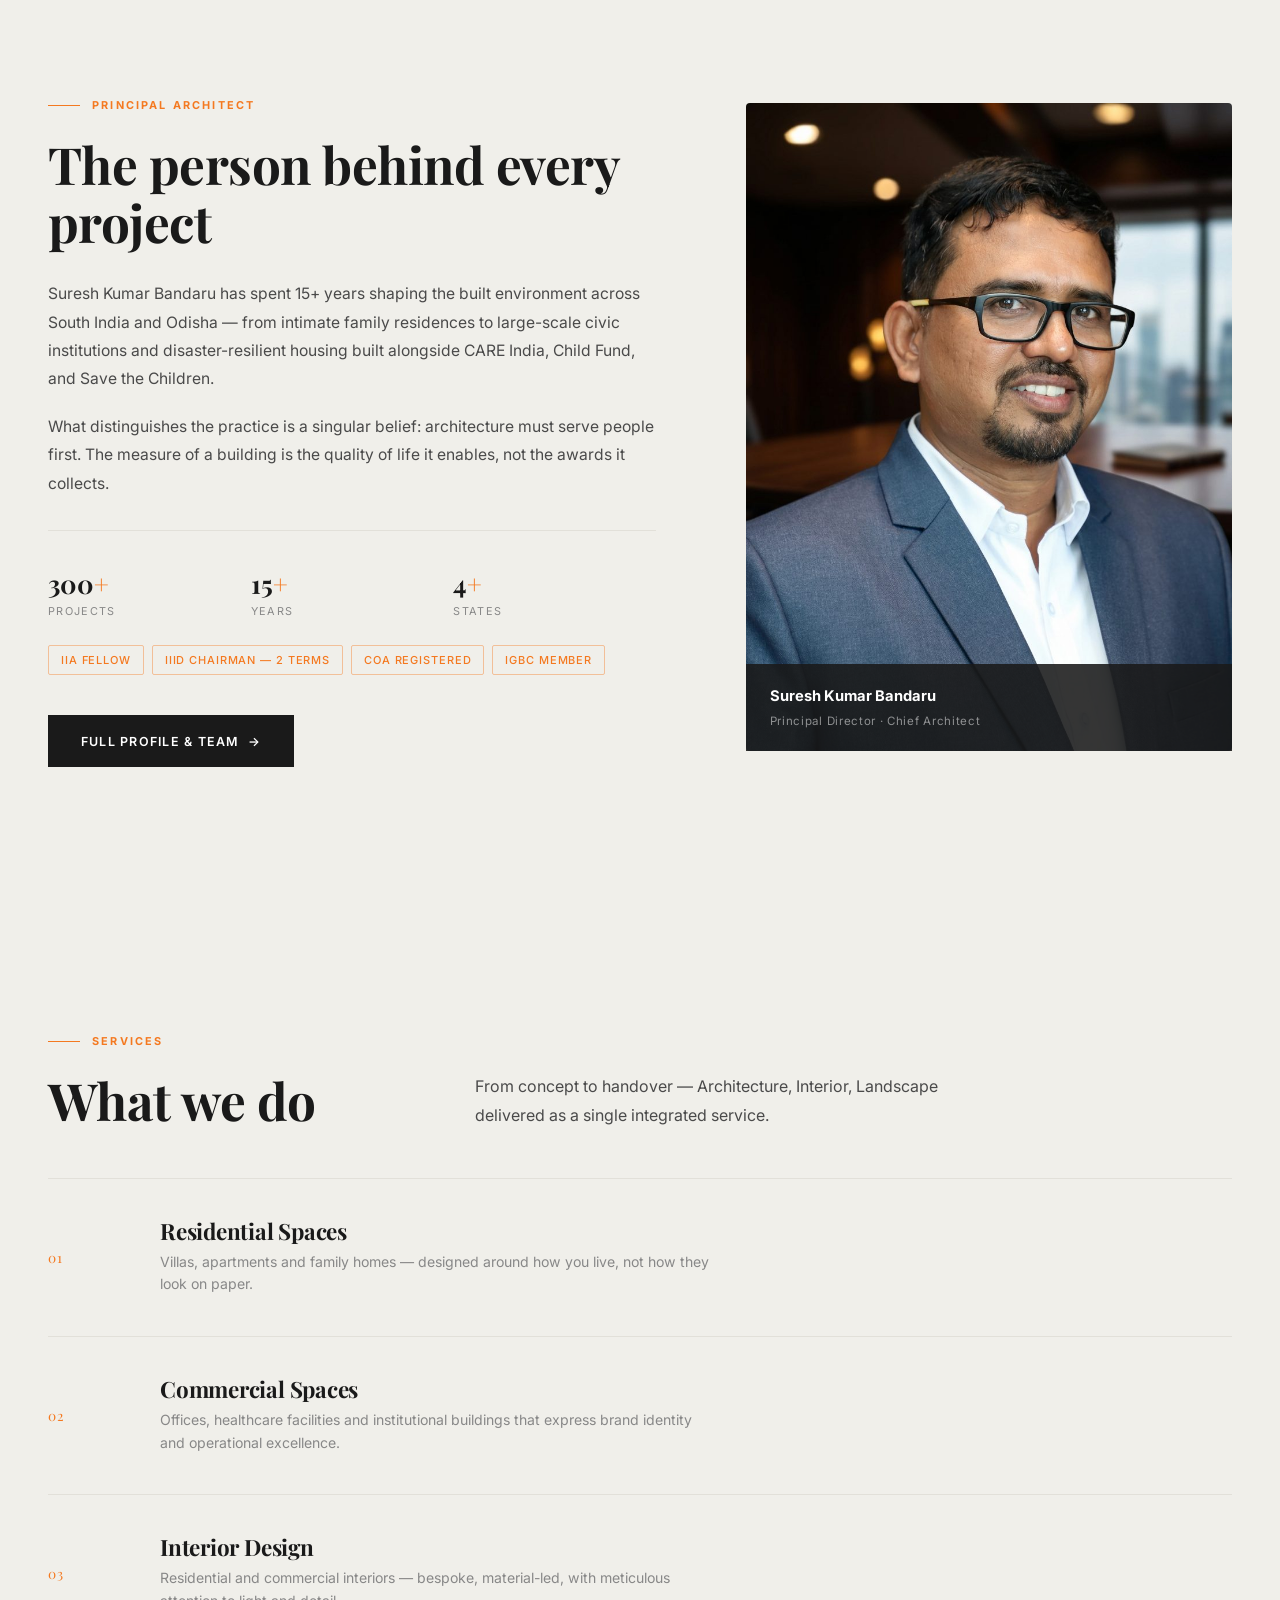
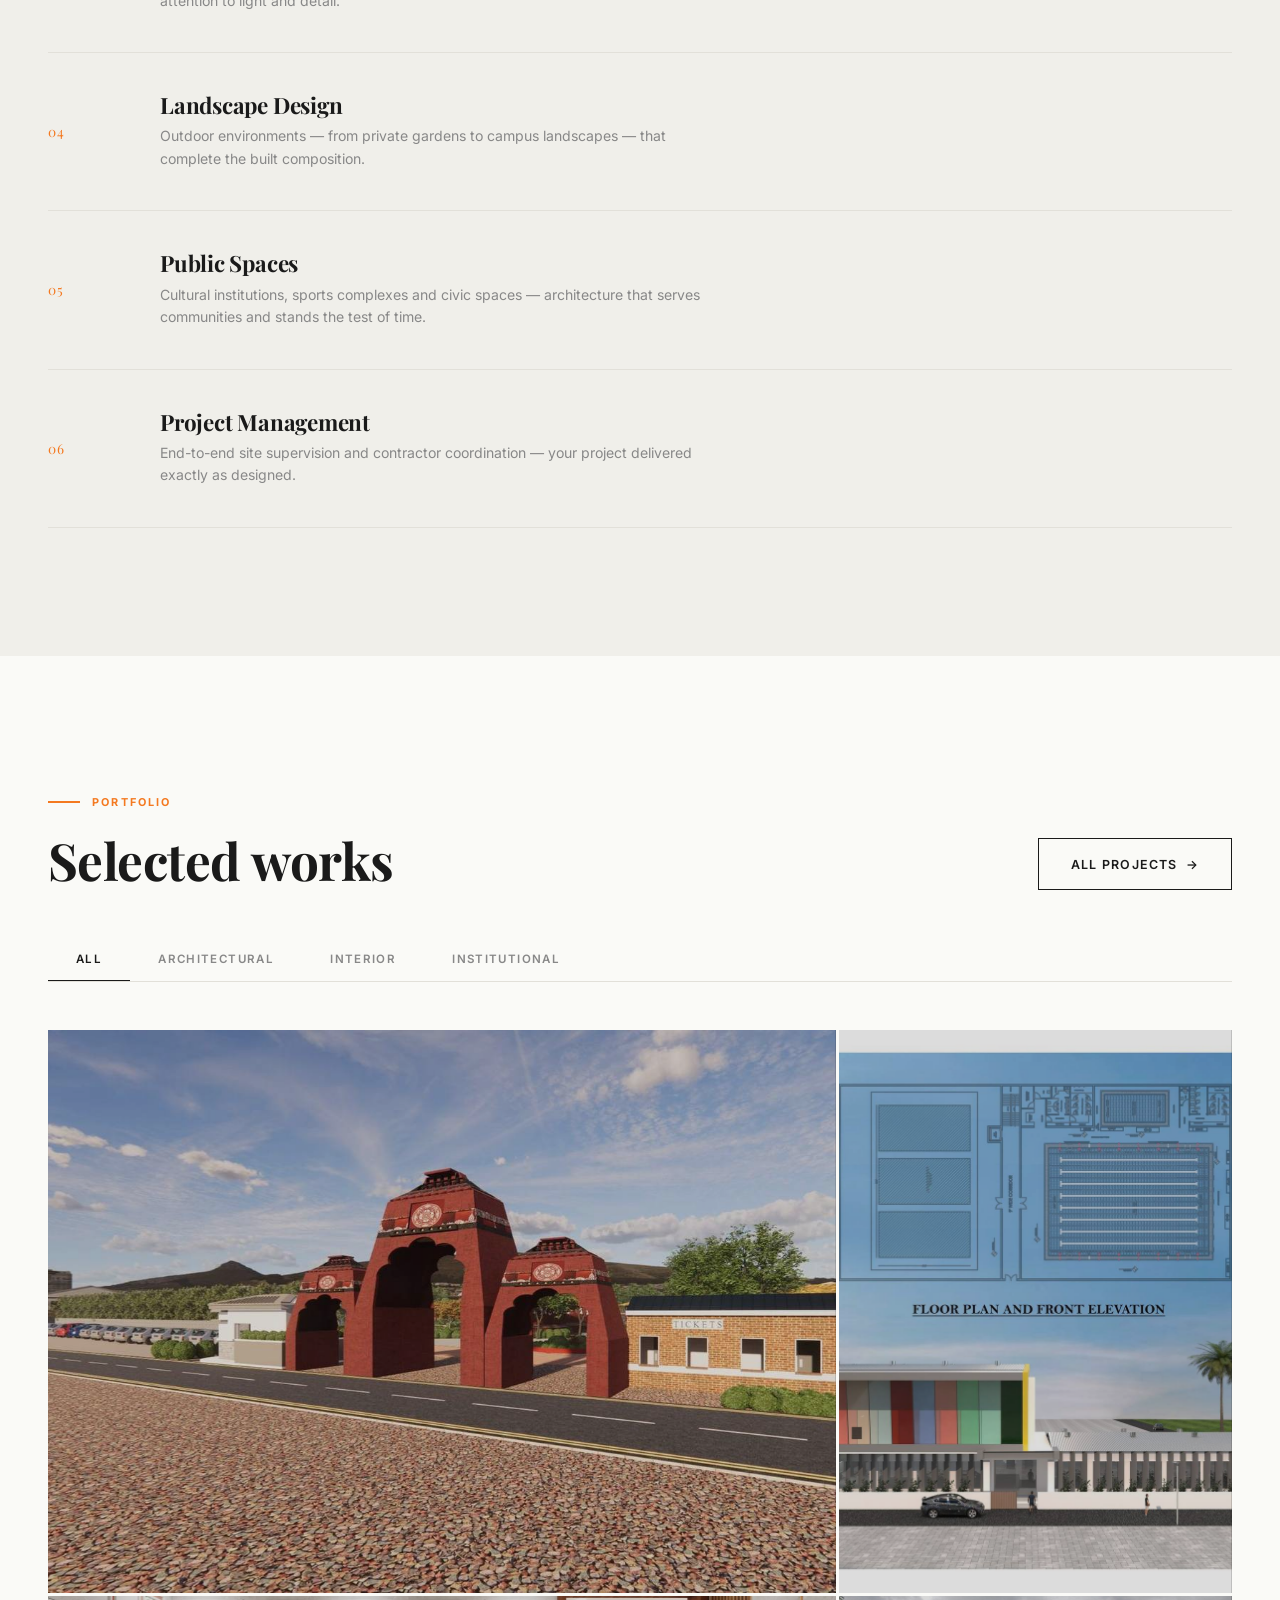
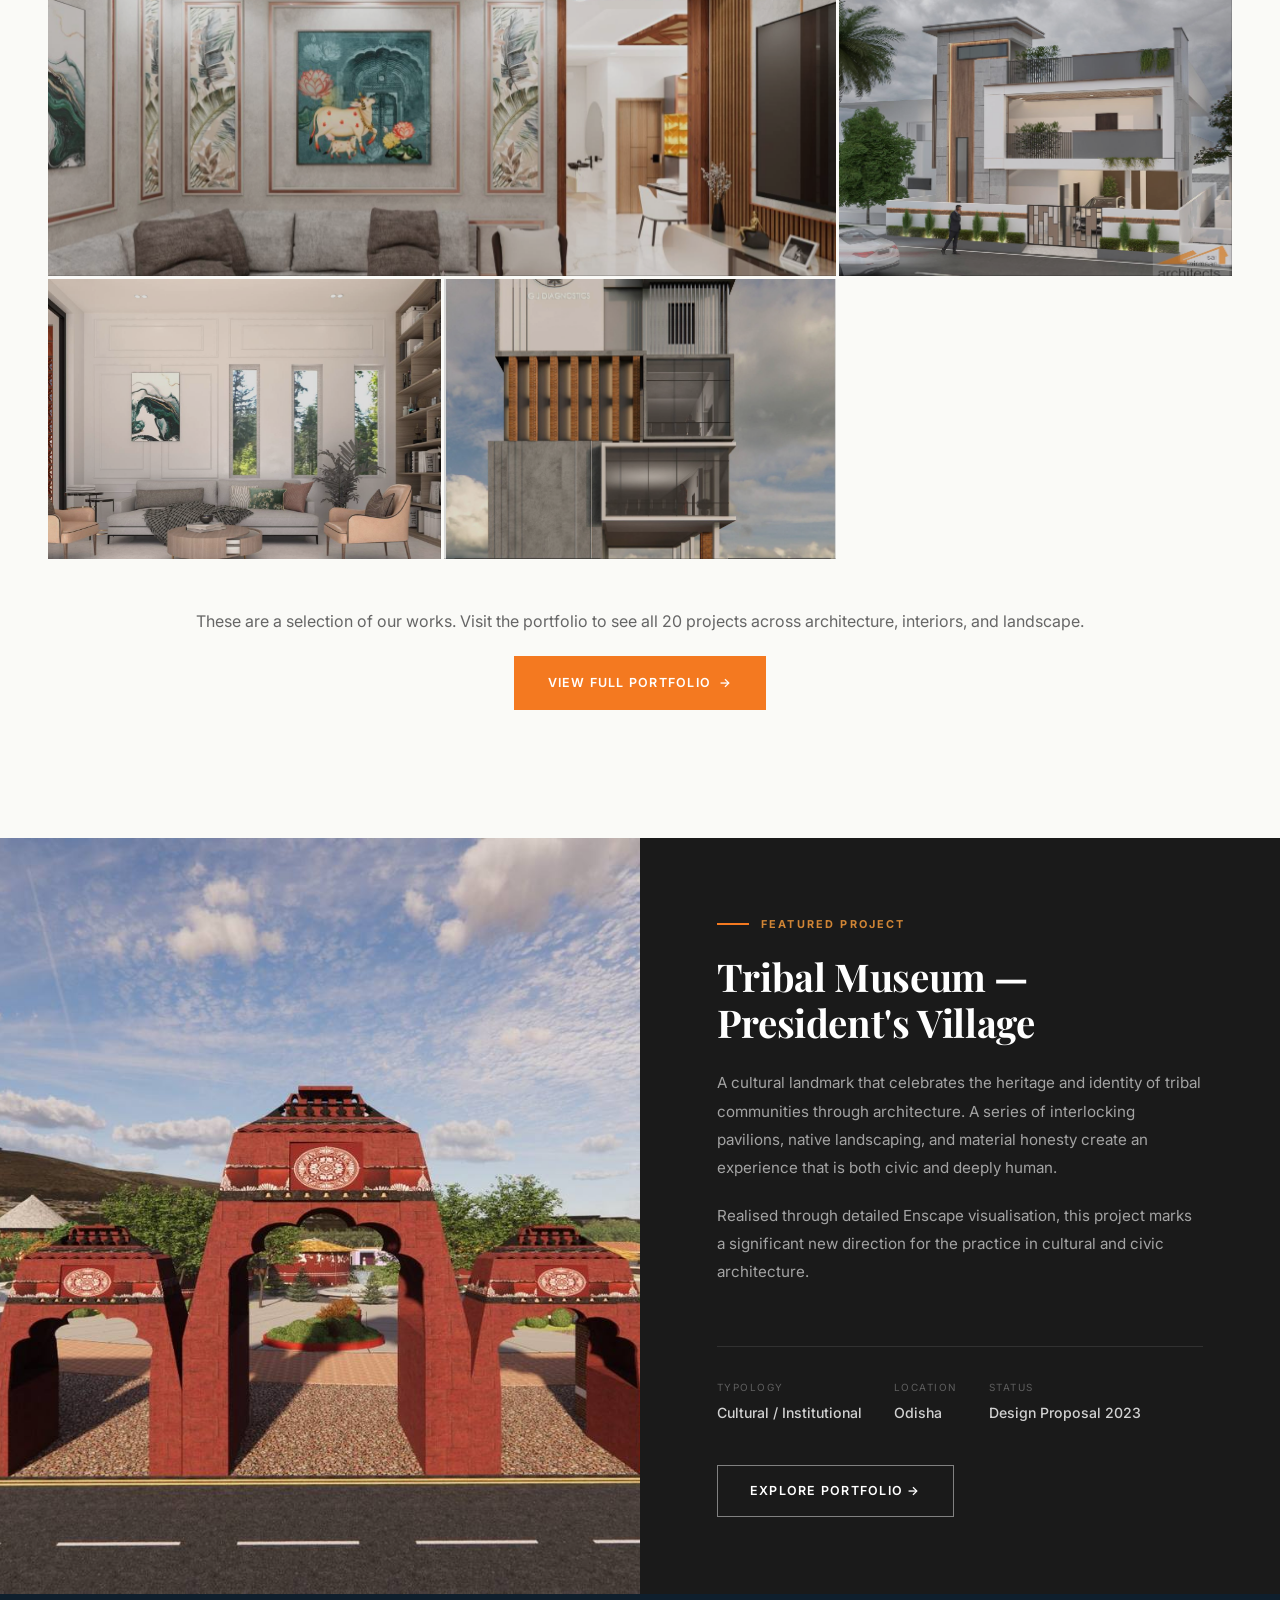
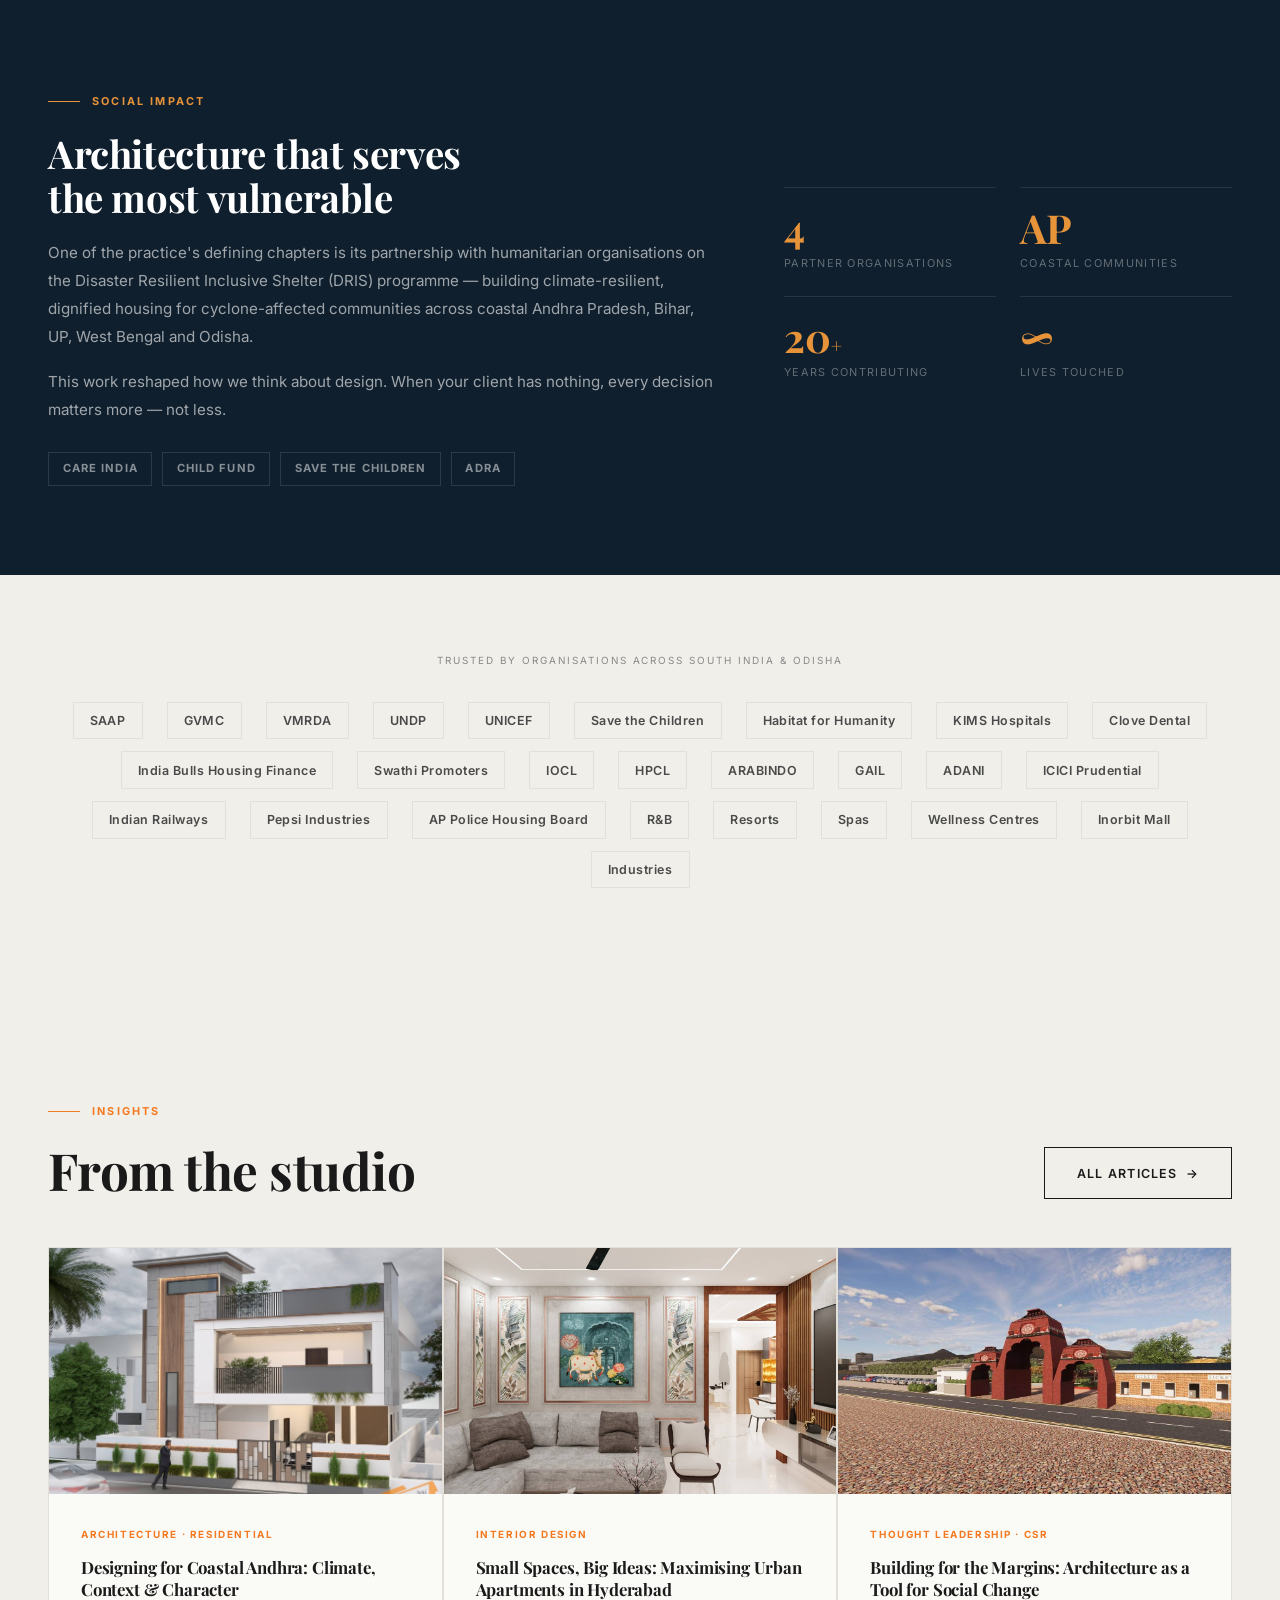
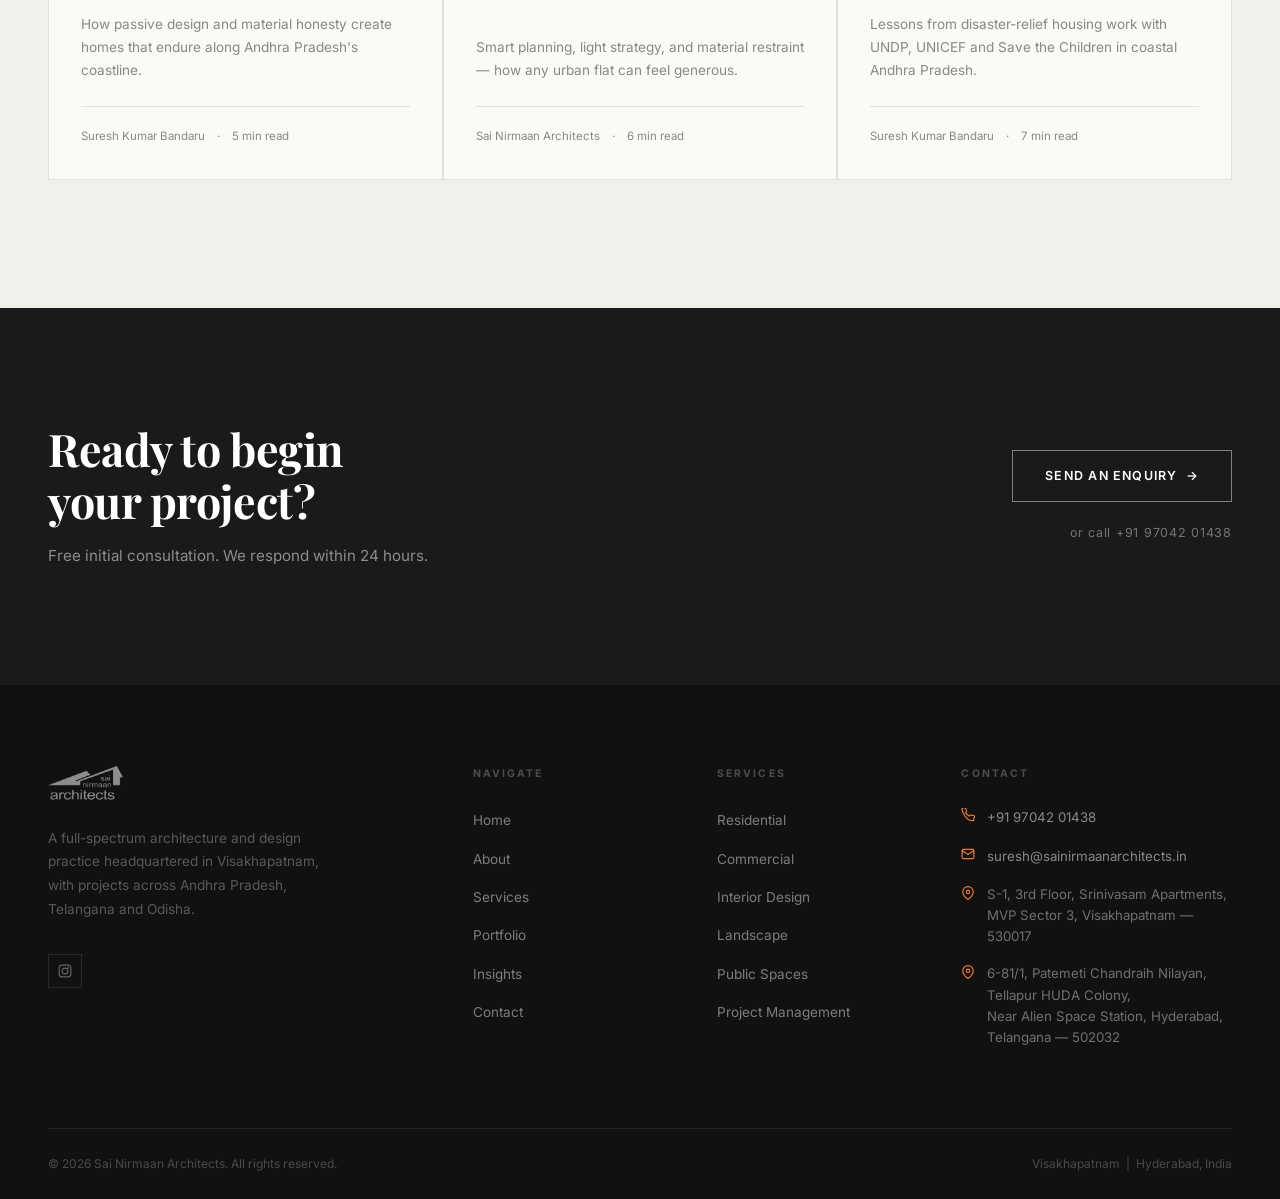
==== commit b697752d: "Mobile touch polish, Web3Forms key, correct map embeds, new portfolio projects" ====
--- a/index.html
+++ b/index.html
@@ -5,8 +5,8 @@
   <meta name="viewport" content="width=device-width, initial-scale=1.0" />
   <title>Sai Nirmaan Architects — Architecture & Design | Visakhapatnam</title>
   <meta name="description" content="Sai Nirmaan Architects — a leading Architecture, Interior, Landscape practice based in Visakhapatnam. Led by Principal Architect Suresh Kumar Bandaru with 15+ years of experience across South India and Odisha. 300+ Projects. 4+ States." />
-  <meta name="keywords" content="architect Visakhapatnam, architecture firm Vizag, interior design Visakhapatnam, residential architect Andhra Pradesh, Sai Nirmaan Architects, IOCL, HPCL, ARABINDO, GAIL, ADANI, INDIA BUL HOUSING & FINANCE, ICICI PRUDENTIAL, INDIAN RAILWAYS, PEPSI INDUSTRIES, AP POLICE HOUSING BOARD, R&B, RESORTS, SPAS, WELNESS CENTRES, INORBIT MALL, INDUSTRIES, GVMC, SAAP" />
-  <link rel="canonical" href="https://sainirmaan.in/index.html" />
+  <meta name="keywords" content="architect Visakhapatnam, architecture firm Vizag, interior design Andhra Pradesh, residential architect, landscape design, Sai Nirmaan Architects" />
+  <link rel="canonical" href="https://sainirmaan.in/" />
   <meta property="og:title" content="Sai Nirmaan Architects — Architecture & Design | Visakhapatnam" />
   <meta property="og:description" content="Architecture, Interior, Landscape — Visakhapatnam. Led by Suresh Kumar Bandaru with 15+ years across South India and Odisha. 300+ Projects. 4+ States." />
   <meta property="og:type" content="website" />
@@ -75,7 +75,7 @@
     "foundingDate":"2011",
     "sameAs":["https://www.instagram.com/nirmaanarchitects.india/"],
     "founder":{"@type":"Person","name":"Suresh Kumar Bandaru","jobTitle":"Principal Architect"},
-    "areaServed":["Visakhapatnam","Hyderabad","Vijayawada","Odisha"]
+    "areaServed":["Visakhapatnam","Hyderabad","Vijayawada","Odisha","Andhra Pradesh","Telangana"]
   }
   </script>
 </head>
@@ -387,6 +387,10 @@
           <p>Gajuwaka, Visakhapatnam</p>
         </div>
       </div>
+    </div>
+    <div style="text-align:center; margin-top:3rem;" class="fade-in">
+      <p style="color:#666; margin-bottom:1.25rem;">These are a selection of our works. Visit the portfolio to see all 20 projects across architecture, interiors, and landscape.</p>
+      <a href="portfolio.html" class="btn btn-primary btn-arrow">View Full Portfolio</a>
     </div>
   </div>
 </section>
@@ -617,7 +621,7 @@
         </div>
         <div class="footer-contact-row">
           <svg width="14" height="14" viewBox="0 0 24 24" fill="none" stroke-width="2" stroke-linecap="round" stroke-linejoin="round"><path d="M21 10c0 7-9 13-9 13s-9-6-9-13a9 9 0 0 1 18 0z"/><circle cx="12" cy="10" r="3"/></svg>
-          <span>6-81/1, Patemeti Chandraih Nilayan, Tellapur HUDA Colony,<br/>Near Allwyn Space Station, Hyderabad, Telangana — 502032</span>
+          <span>6-81/1, Patemeti Chandraih Nilayan, Tellapur HUDA Colony,<br/>Near Alien Space Station, Hyderabad, Telangana — 502032</span>
         </div>
       </div>
     </div>
@@ -653,6 +657,7 @@
       <p class="modal-desc" id="modalDesc"></p>
     </div>
     <div class="modal-specs">
+      <div class="mspec"><div class="mspec-label">Client</div><div class="mspec-value" id="mClient"></div></div>
       <div class="mspec"><div class="mspec-label">Type</div><div class="mspec-value" id="mType"></div></div>
       <div class="mspec"><div class="mspec-label">Area</div><div class="mspec-value" id="mArea"></div></div>
       <div class="mspec"><div class="mspec-label">Year</div><div class="mspec-value" id="mYear"></div></div>
--- a/css/style.css
+++ b/css/style.css
@@ -457,6 +457,7 @@
   display: grid;
   grid-template-columns: repeat(12, 1fr);
   grid-auto-rows: 280px;
+  grid-auto-flow: row dense;
   gap: 3px;
 }
 .pitem {
@@ -1554,3 +1555,142 @@
 @media (max-width: 768px) {
   .about-2col { grid-template-columns: 1fr; gap: 2.5rem; }
 }
+
+/* ============================================================
+   MOBILE & TOUCH POLISH — iOS / Android
+   ============================================================ */
+
+/* 1. Kill the blue/grey tap-flash on Android Chrome & old iOS */
+*, *::before, *::after {
+  -webkit-tap-highlight-color: transparent;
+}
+
+/* 2. Eliminate the 300ms tap delay on all interactive elements */
+a, button, .btn, .filter-btn, .faq-question,
+.hamburger, .btt, .pitem, .nav-enquire, label[for] {
+  touch-action: manipulation;
+}
+
+/* 3. Prevent iOS Safari auto-zoom on input focus
+      (Safari zooms when focused font-size < 16px) */
+@media (max-width: 768px) {
+  .form-control,
+  select.form-control,
+  textarea.form-control {
+    font-size: 16px !important;
+  }
+}
+
+/* 4. Hamburger — minimum 44×44px hit target (Apple HIG / Material) */
+.hamburger {
+  min-width: 44px;
+  min-height: 44px;
+  align-items: center;
+  justify-content: center;
+}
+
+/* 5. Portfolio filter tabs — minimum 44px touch height */
+.filter-btn {
+  min-height: 44px;
+  display: inline-flex;
+  align-items: center;
+}
+
+/* 6. Modal close & gallery nav — minimum 44px touch targets */
+.modal-close {
+  width: 44px;
+  height: 44px;
+}
+.modal-nav {
+  width: 52px;
+  height: 52px;
+}
+
+/* 7. Back-to-top button — 44px */
+.btt {
+  width: 44px;
+  height: 44px;
+}
+
+/* 8. Nav enquire pill — minimum touch height */
+.nav-enquire {
+  display: inline-flex;
+  align-items: center;
+  min-height: 44px;
+}
+
+/* 9. Hero CTA buttons — full-width, centred on mobile for easy thumb tap */
+@media (max-width: 480px) {
+  .hero-actions {
+    width: 100%;
+  }
+  .hero-actions .btn {
+    width: 100%;
+    justify-content: center;
+  }
+}
+
+/* 10. CTA strip / band buttons — full-width at 480px */
+@media (max-width: 480px) {
+  .cta-actions {
+    width: 100%;
+  }
+  .cta-actions .btn,
+  .cta-band .btn {
+    width: 100%;
+    justify-content: center;
+  }
+}
+
+/* 11. Footer links — taller tap targets on mobile */
+@media (max-width: 768px) {
+  .footer-col ul li {
+    margin-bottom: 0.85rem;
+  }
+  .footer-col ul li a {
+    display: inline-flex;
+    align-items: center;
+    min-height: 44px;
+    padding: 0.15rem 0;
+  }
+}
+
+/* 12. FAQ question buttons — full 44px height on mobile */
+@media (max-width: 768px) {
+  .faq-question {
+    min-height: 44px;
+  }
+}
+
+/* 13. Hero headline — prevent overflow on very small screens (320px) */
+@media (max-width: 380px) {
+  .hero h1 {
+    font-size: clamp(1.9rem, 7.5vw, 2.6rem);
+    line-height: 1.1;
+  }
+  .page-hero h1 {
+    font-size: clamp(1.5rem, 7vw, 2rem);
+  }
+}
+
+/* 14. Reduce section vertical padding on very small screens */
+@media (max-width: 380px) {
+  .section {
+    padding: clamp(3rem, 8vw, 5rem) 0;
+  }
+}
+
+/* 15. Ensure no horizontal overflow on any page */
+html, body {
+  overflow-x: hidden;
+  max-width: 100%;
+}
+
+/* 16. Smooth scrolling — respect reduced-motion preference */
+@media (prefers-reduced-motion: reduce) {
+  html { scroll-behavior: auto; }
+  *, *::before, *::after {
+    animation-duration: 0.01ms !important;
+    transition-duration: 0.01ms !important;
+  }
+}
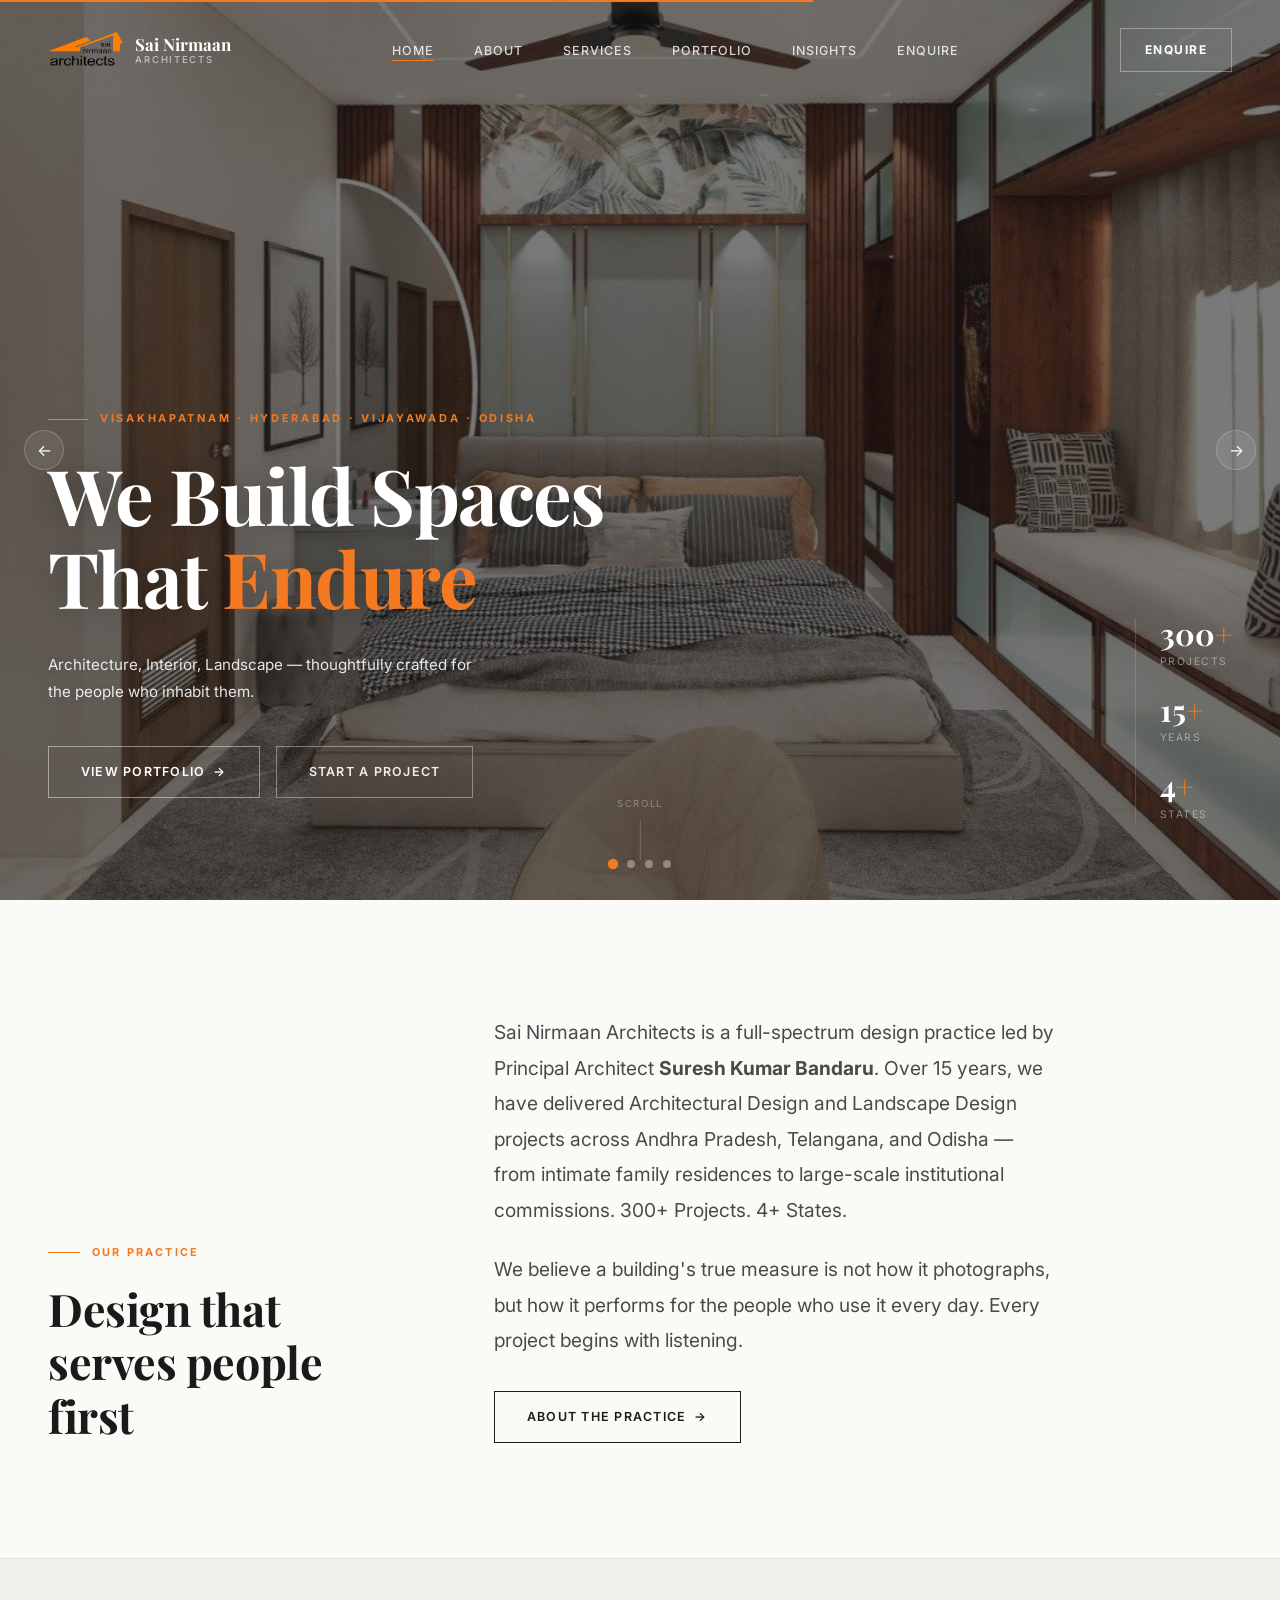
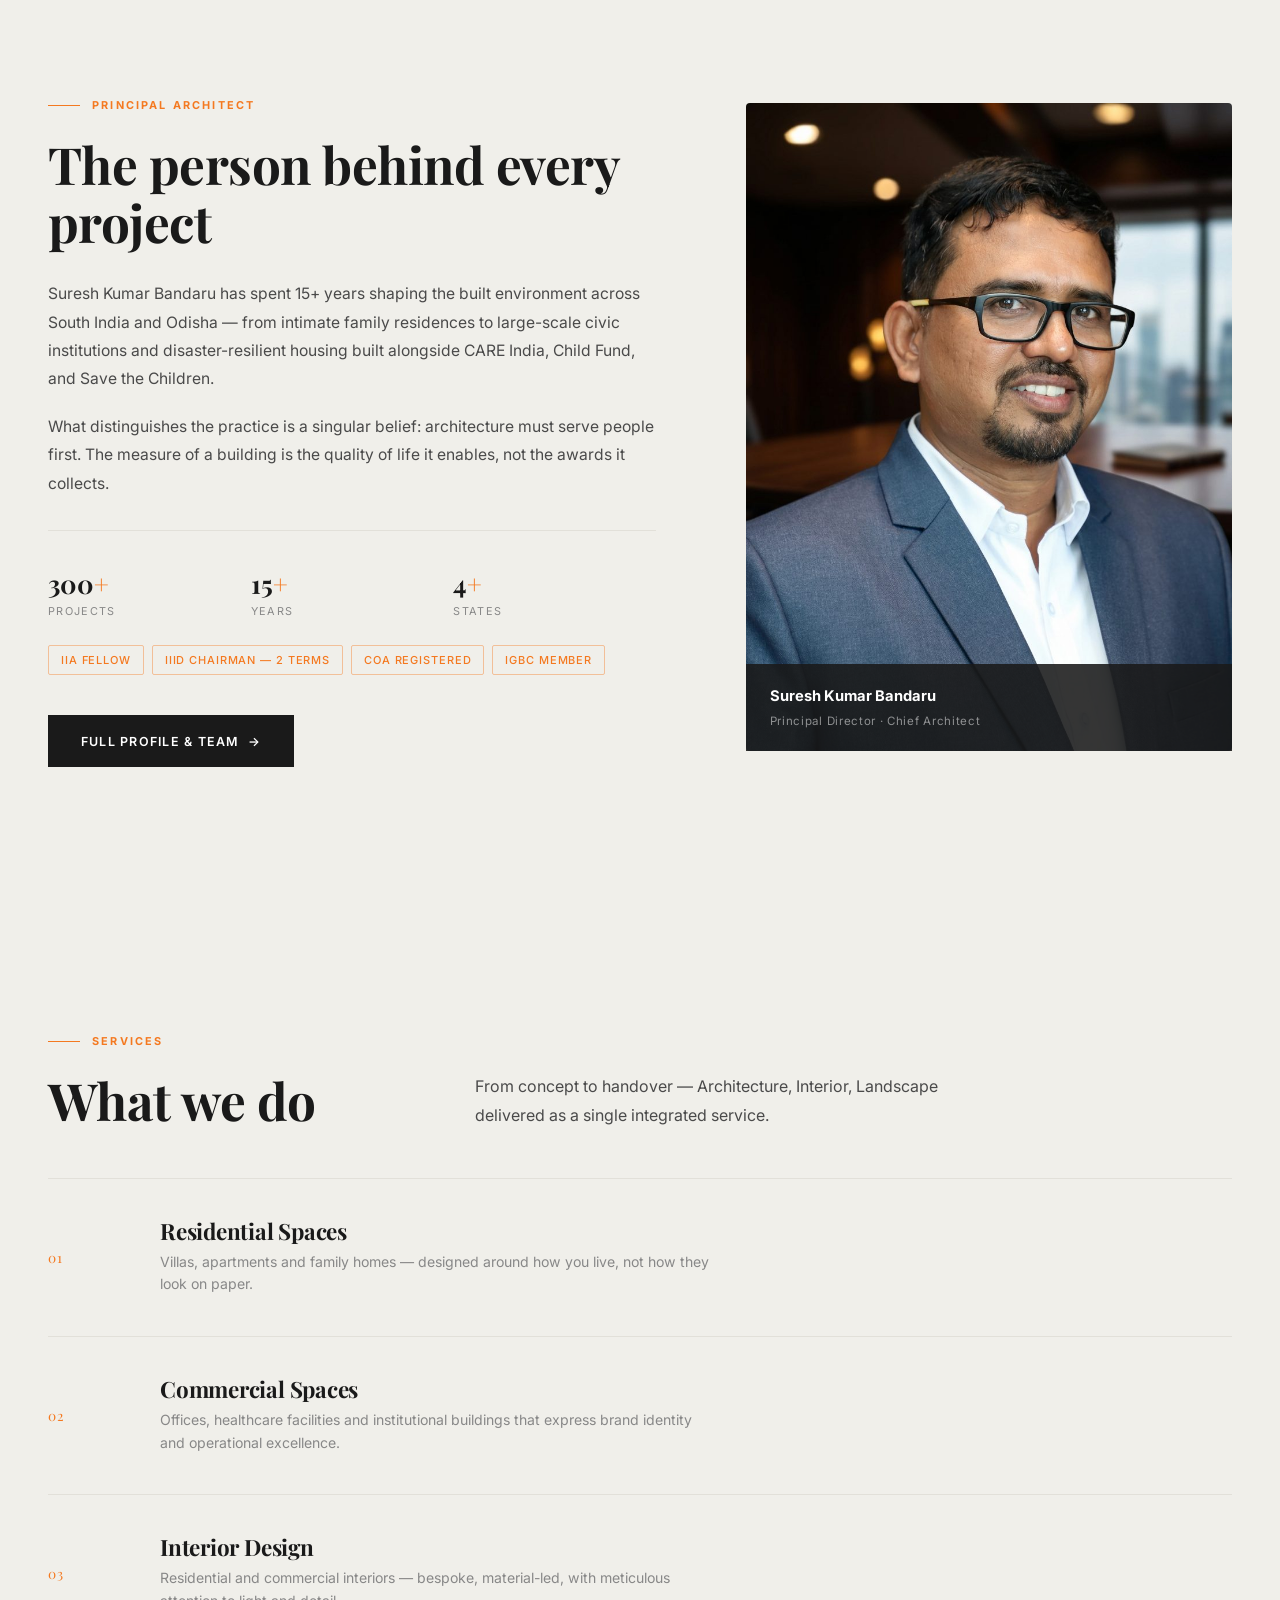
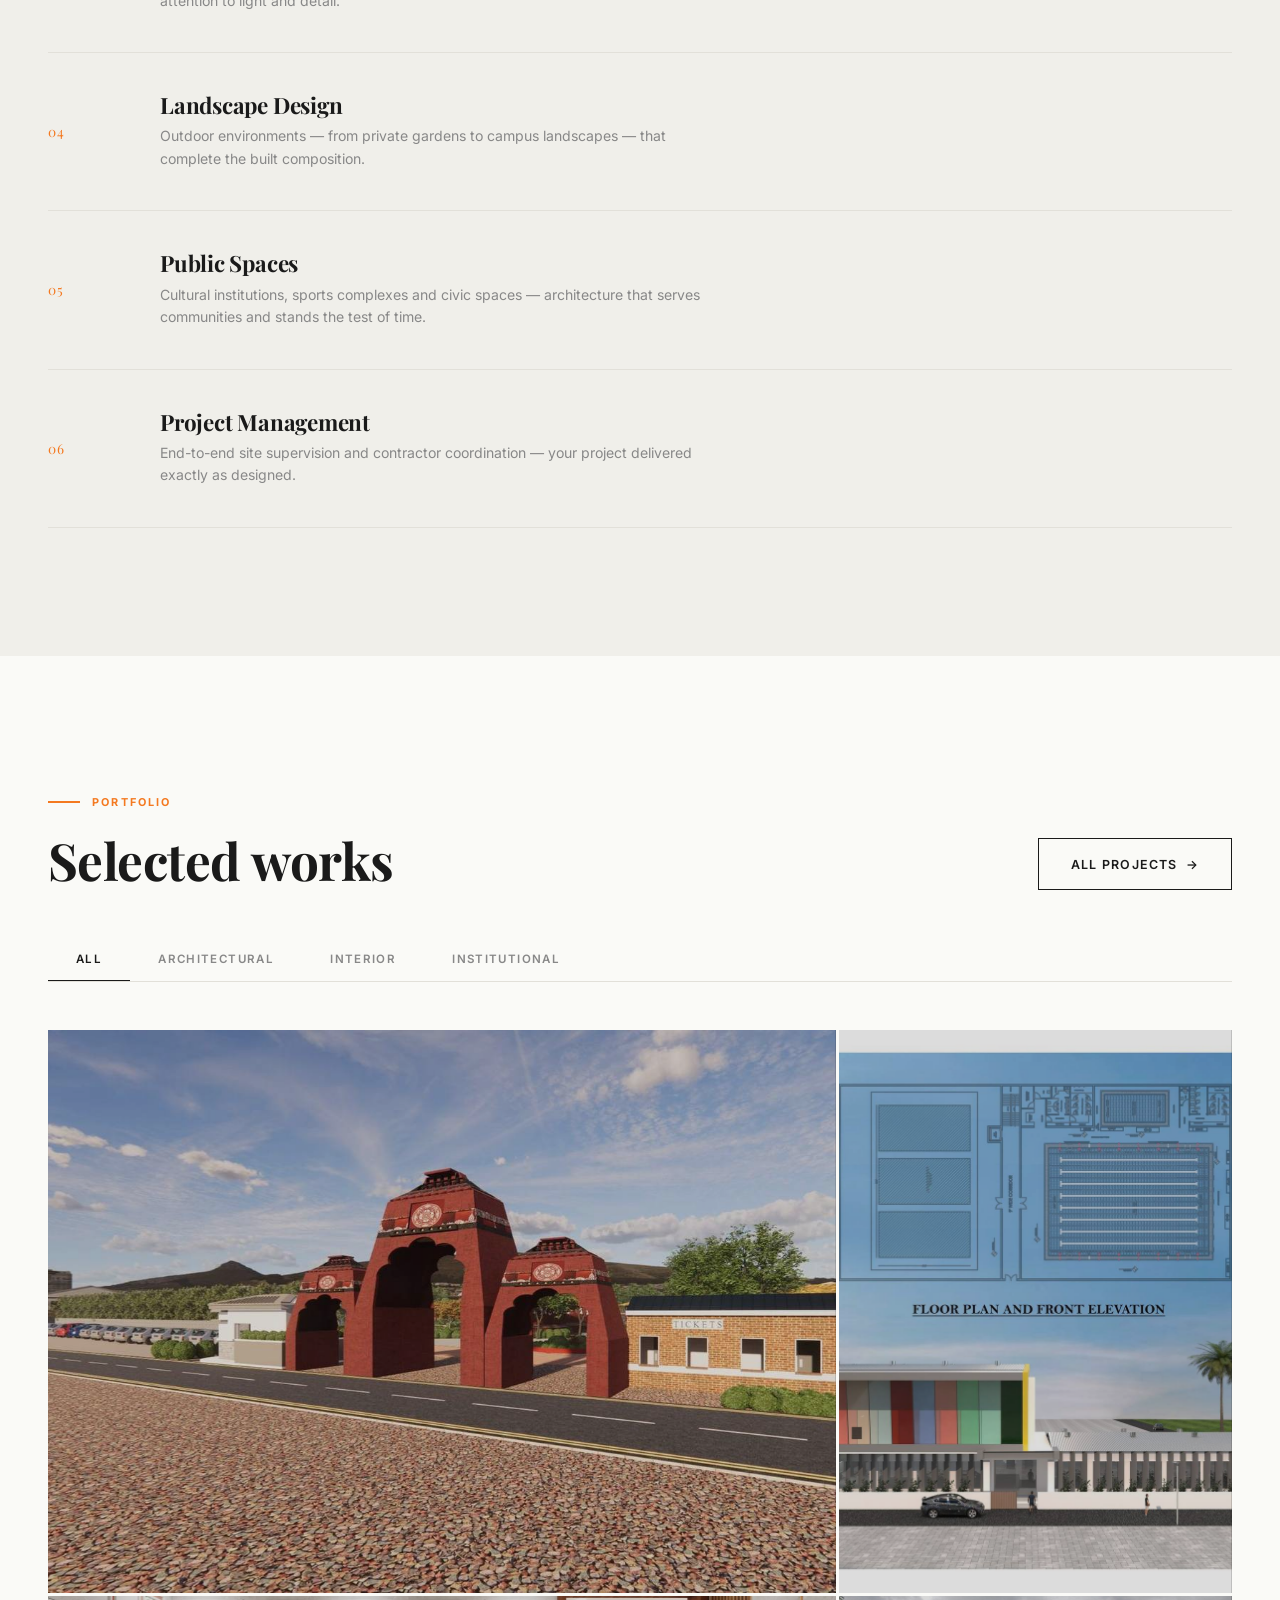
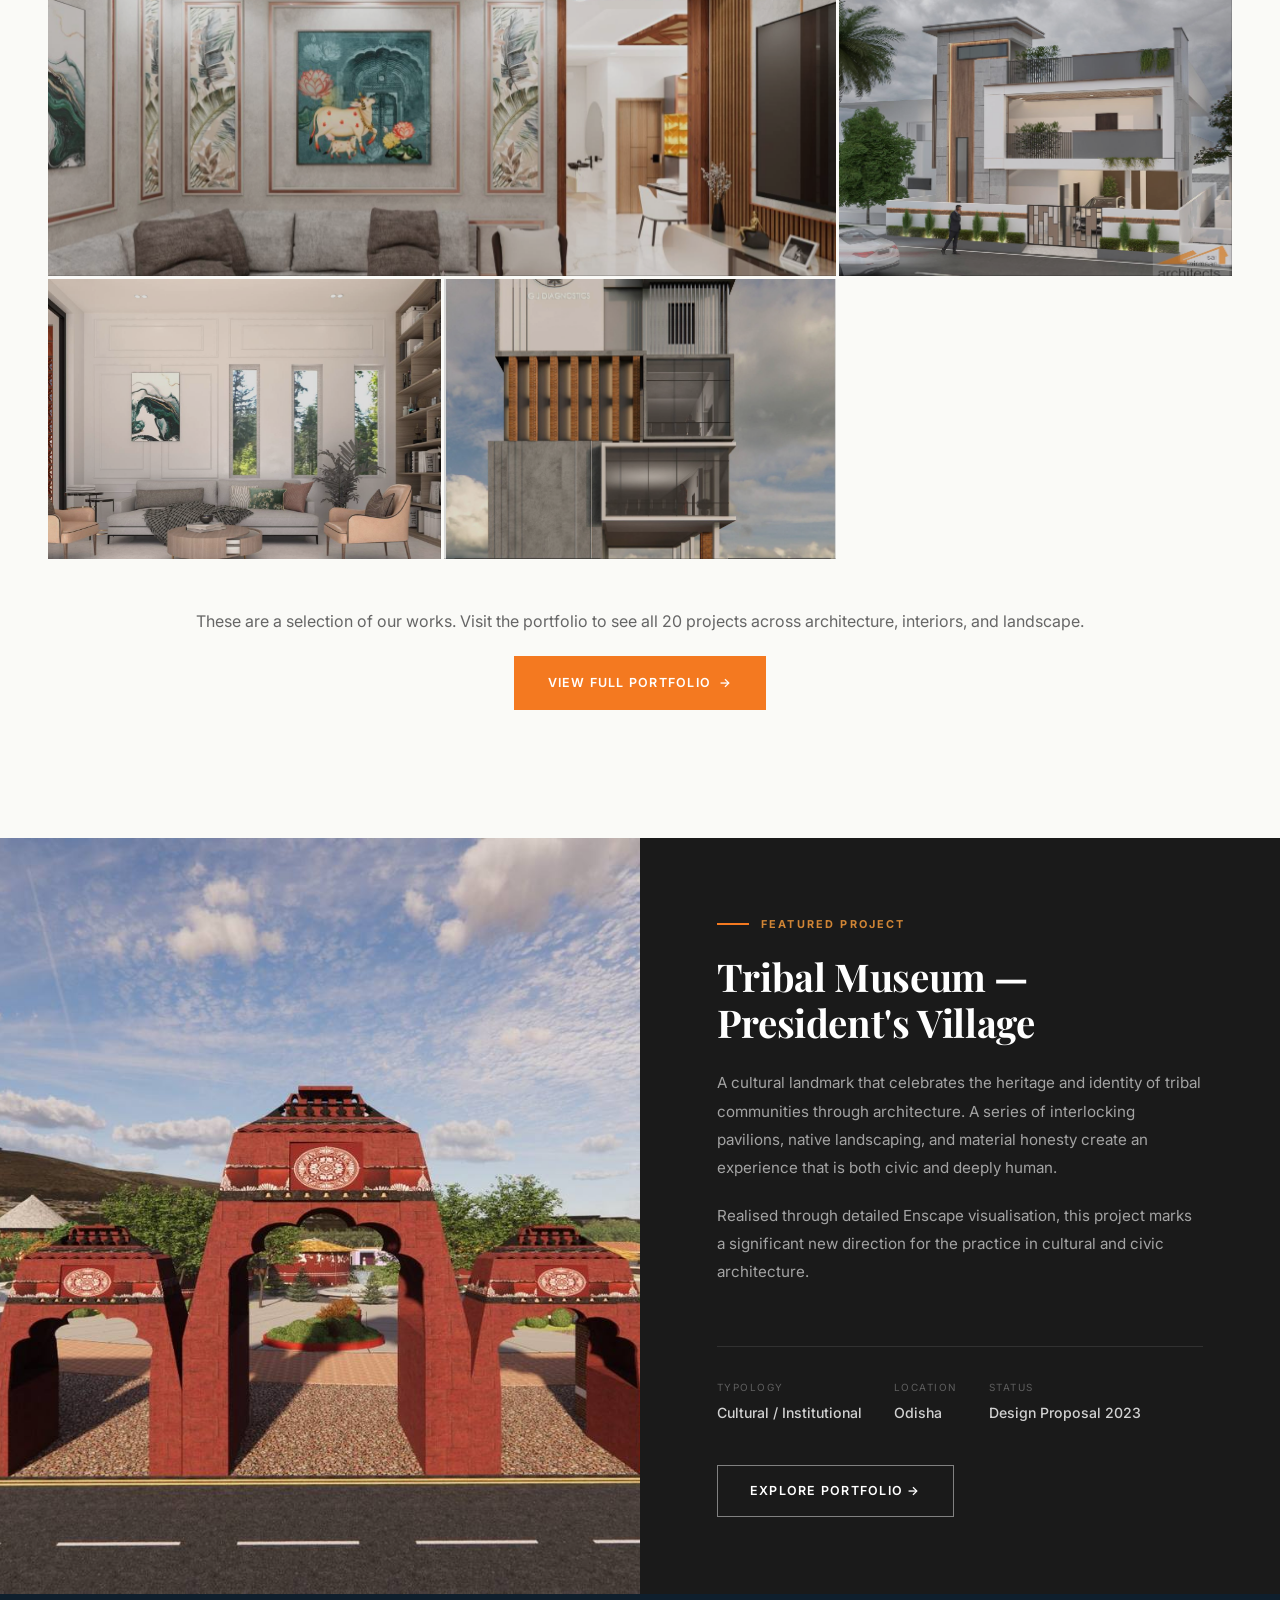
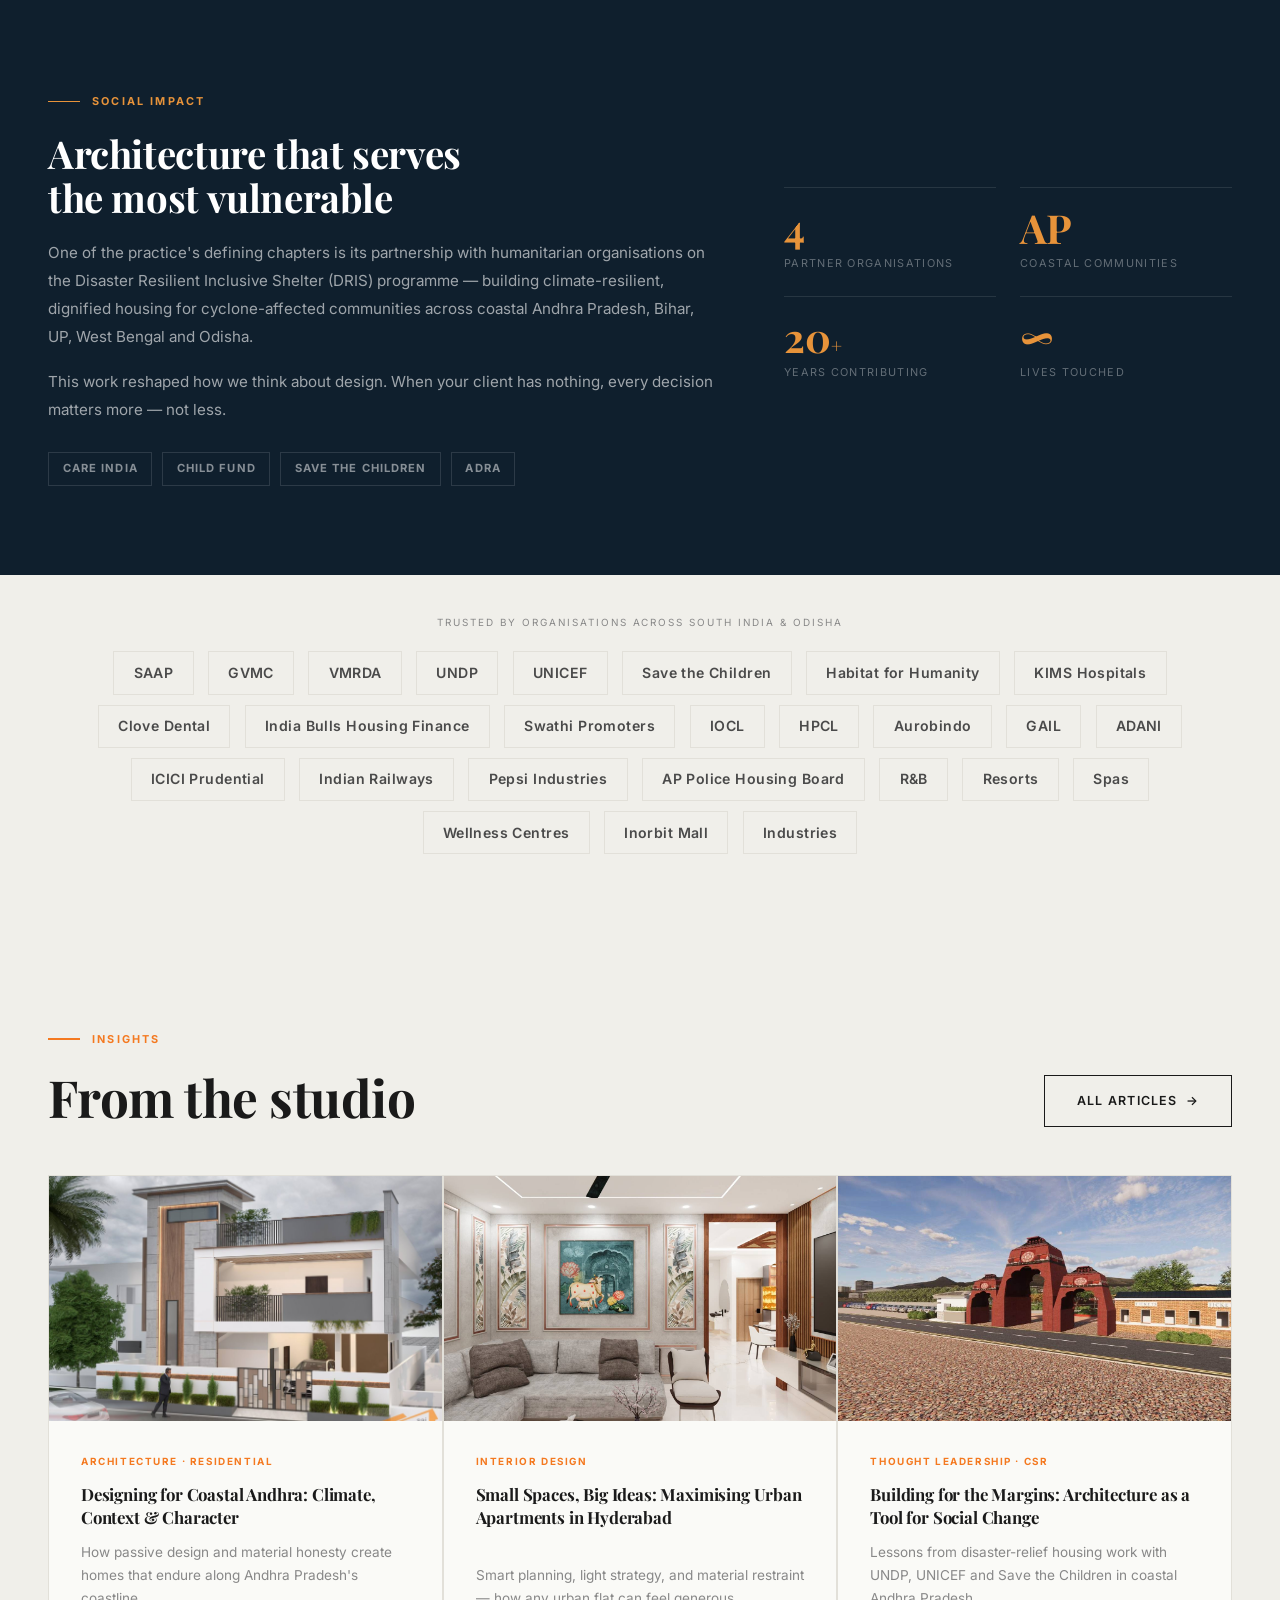
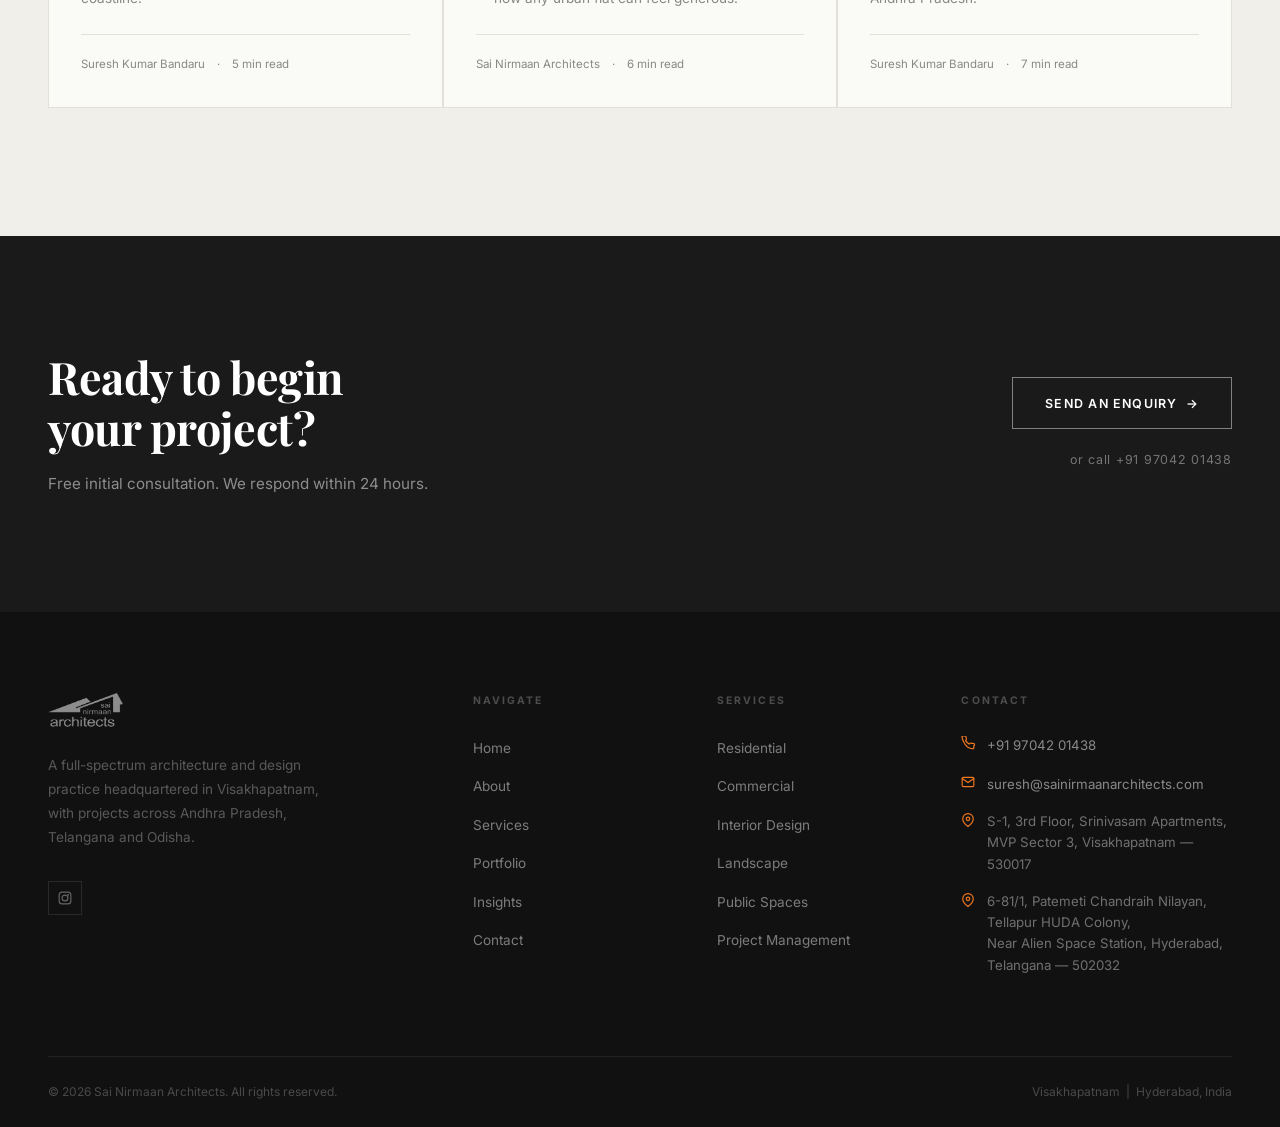
==== commit 5055a37e: "Mobile touch polish, client strip fix, correct map embeds, Web3Forms key, email .com, new headshot, " ====
--- a/index.html
+++ b/index.html
@@ -71,7 +71,7 @@
     "description":"Architecture, Interior, Landscape — Visakhapatnam",
     "address":{"@type":"PostalAddress","streetAddress":"S-1, 3rd Floor, Srinivasam Apartments, MVP Sector 3","addressLocality":"Visakhapatnam","addressRegion":"Andhra Pradesh","postalCode":"530017","addressCountry":"IN"},
     "telephone":"+91-9704201438",
-    "email":"suresh@sainirmaanarchitects.in",
+    "email":"suresh@sainirmaanarchitects.com",
     "foundingDate":"2011",
     "sameAs":["https://www.instagram.com/nirmaanarchitects.india/"],
     "founder":{"@type":"Person","name":"Suresh Kumar Bandaru","jobTitle":"Principal Architect"},
@@ -479,7 +479,7 @@
       <span class="client-chip">Swathi Promoters</span>
       <span class="client-chip">IOCL</span>
       <span class="client-chip">HPCL</span>
-      <span class="client-chip">ARABINDO</span>
+      <span class="client-chip">Aurobindo</span>
       <span class="client-chip">GAIL</span>
       <span class="client-chip">ADANI</span>
       <span class="client-chip">ICICI Prudential</span>
@@ -613,7 +613,7 @@
         </div>
         <div class="footer-contact-row">
           <svg width="14" height="14" viewBox="0 0 24 24" fill="none" stroke-width="2" stroke-linecap="round" stroke-linejoin="round"><path d="M4 4h16c1.1 0 2 .9 2 2v12c0 1.1-.9 2-2 2H4c-1.1 0-2-.9-2-2V6c0-1.1.9-2 2-2z"/><polyline points="22,6 12,13 2,6"/></svg>
-          <a href="mailto:suresh@sainirmaanarchitects.in">suresh@sainirmaanarchitects.in</a>
+          <a href="mailto:suresh@sainirmaanarchitects.com">suresh@sainirmaanarchitects.com</a>
         </div>
         <div class="footer-contact-row">
           <svg width="14" height="14" viewBox="0 0 24 24" fill="none" stroke-width="2" stroke-linecap="round" stroke-linejoin="round"><path d="M21 10c0 7-9 13-9 13s-9-6-9-13a9 9 0 0 1 18 0z"/><circle cx="12" cy="10" r="3"/></svg>
--- a/css/style.css
+++ b/css/style.css
@@ -1433,18 +1433,18 @@
 }
 
 /* ---------- CLIENT STRIP ---------- */
-.client-strip-section { padding: clamp(3rem, 6vw, 5rem) 0; }
+.client-strip-section { padding: clamp(2rem, 3vw, 3rem) 0; }
 .client-strip-label {
   font-size: 0.62rem; letter-spacing: 0.2em; text-transform: uppercase;
-  color: var(--ink-muted); text-align: center; margin-bottom: 2rem;
+  color: var(--ink-muted); text-align: center; margin-bottom: 1.25rem;
 }
 .client-strip {
   display: flex; flex-wrap: wrap; align-items: center;
-  justify-content: center; gap: 0.75rem 1.5rem;
+  justify-content: center; gap: 0.6rem 0.9rem;
 }
 .client-chip {
-  font-size: 0.78rem; font-weight: 600; color: var(--ink-soft);
-  letter-spacing: 0.04em; padding: 0.45rem 1rem;
+  font-size: 0.88rem; font-weight: 600; color: var(--ink-soft);
+  letter-spacing: 0.03em; padding: 0.55rem 1.2rem;
   border: 1px solid var(--rule); white-space: nowrap;
   transition: border-color var(--dur-fast), color var(--dur-fast);
 }
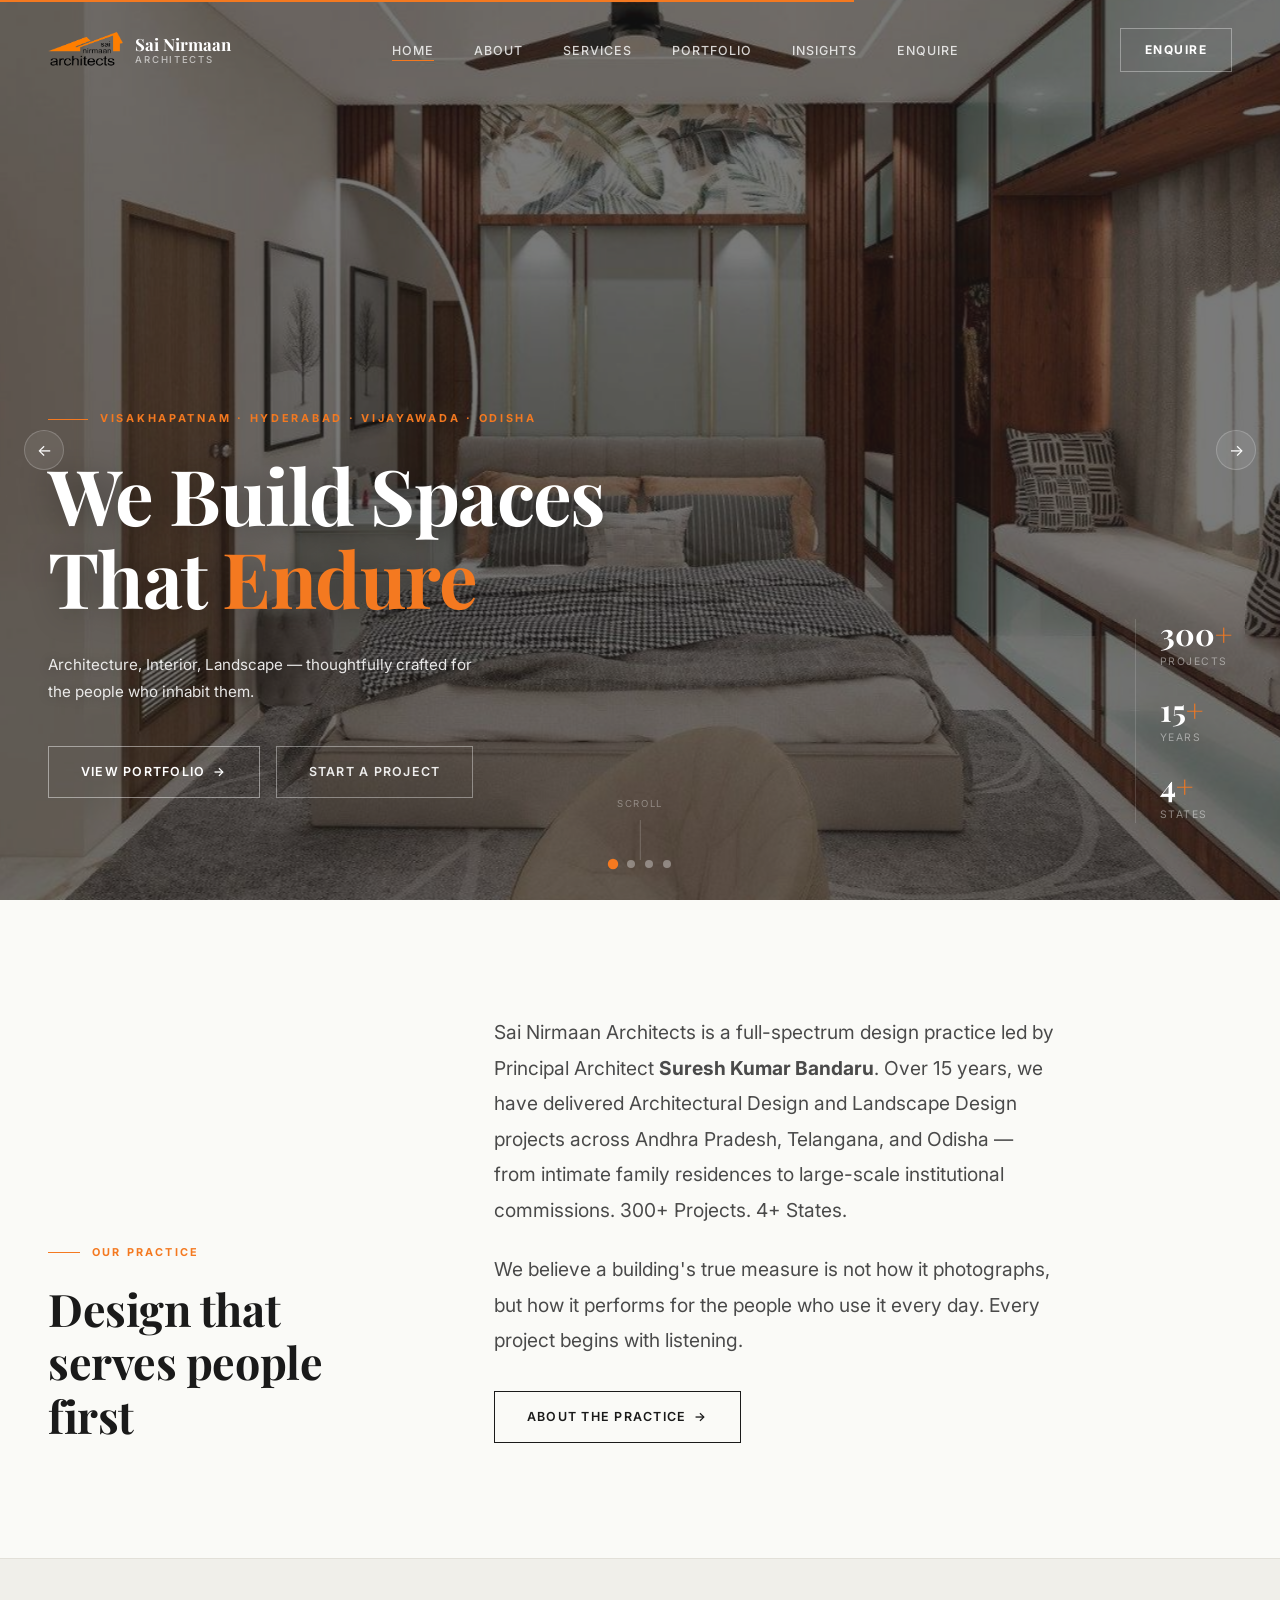
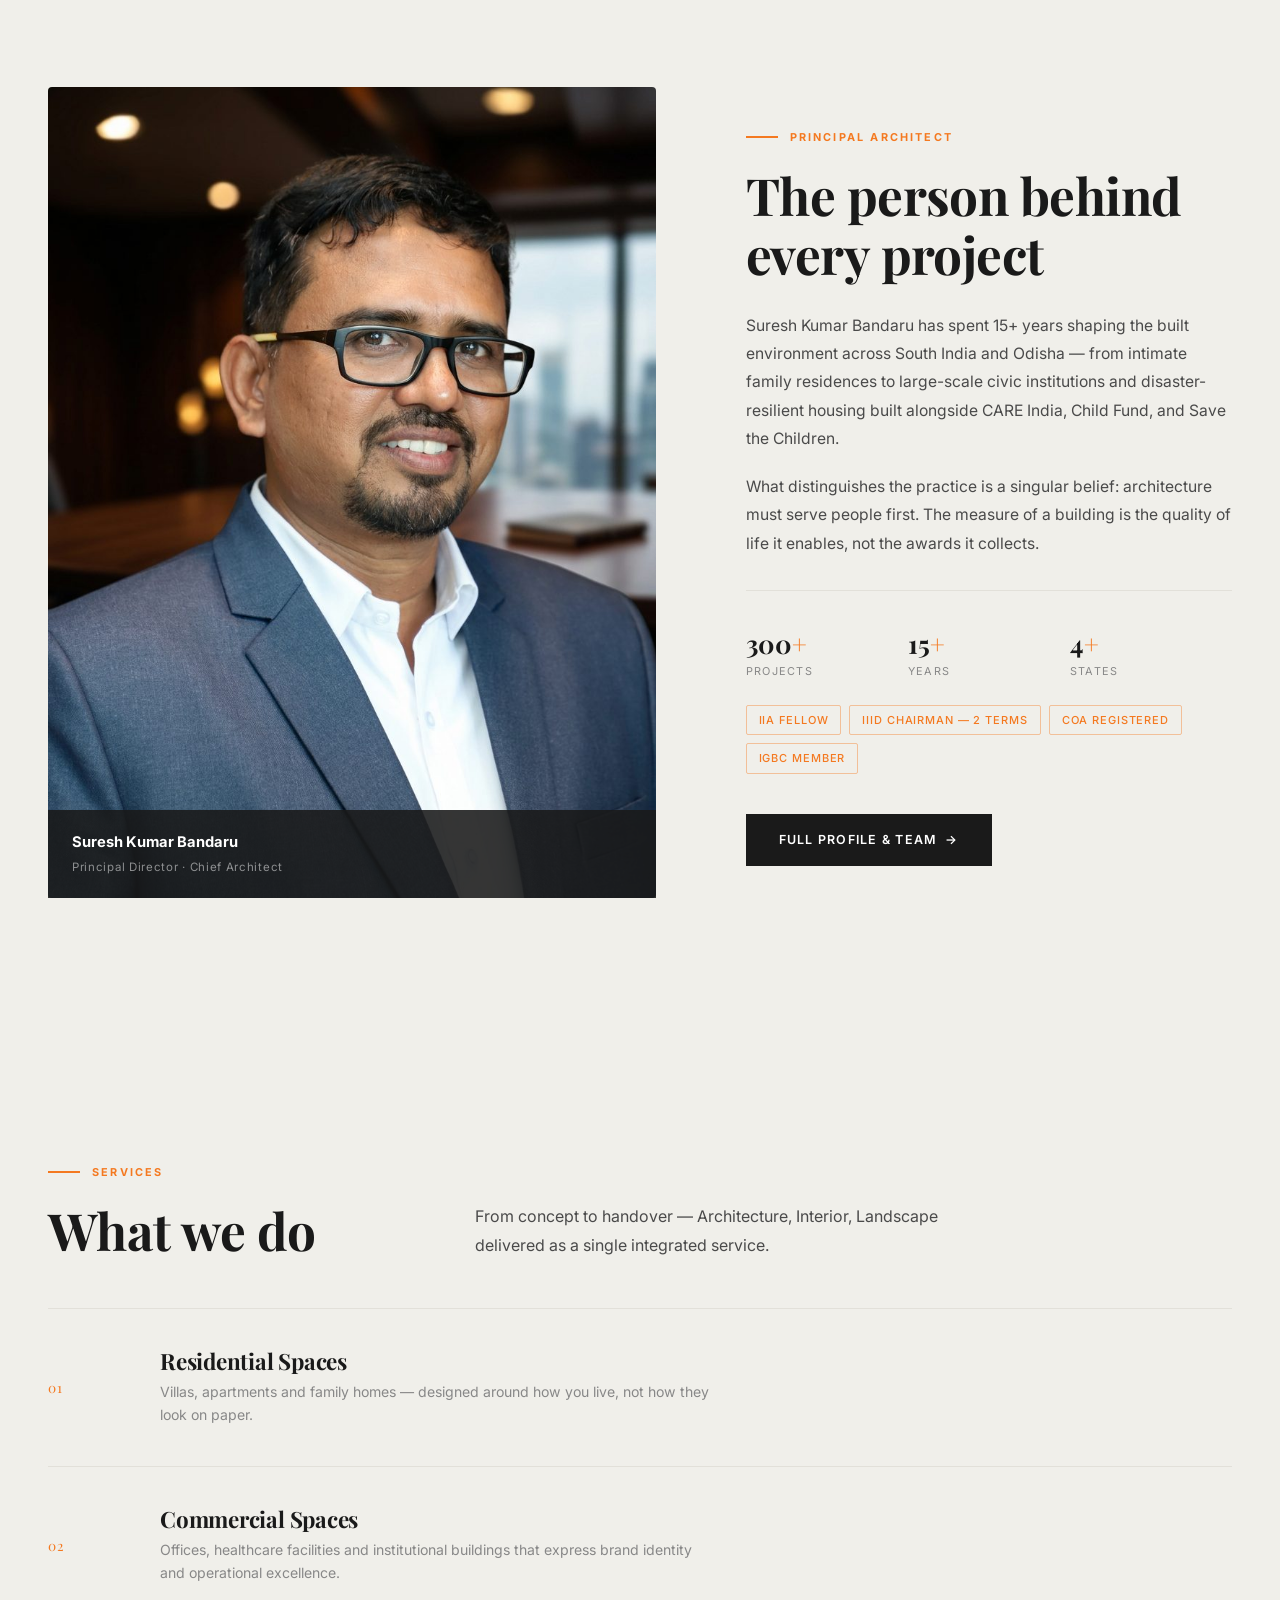
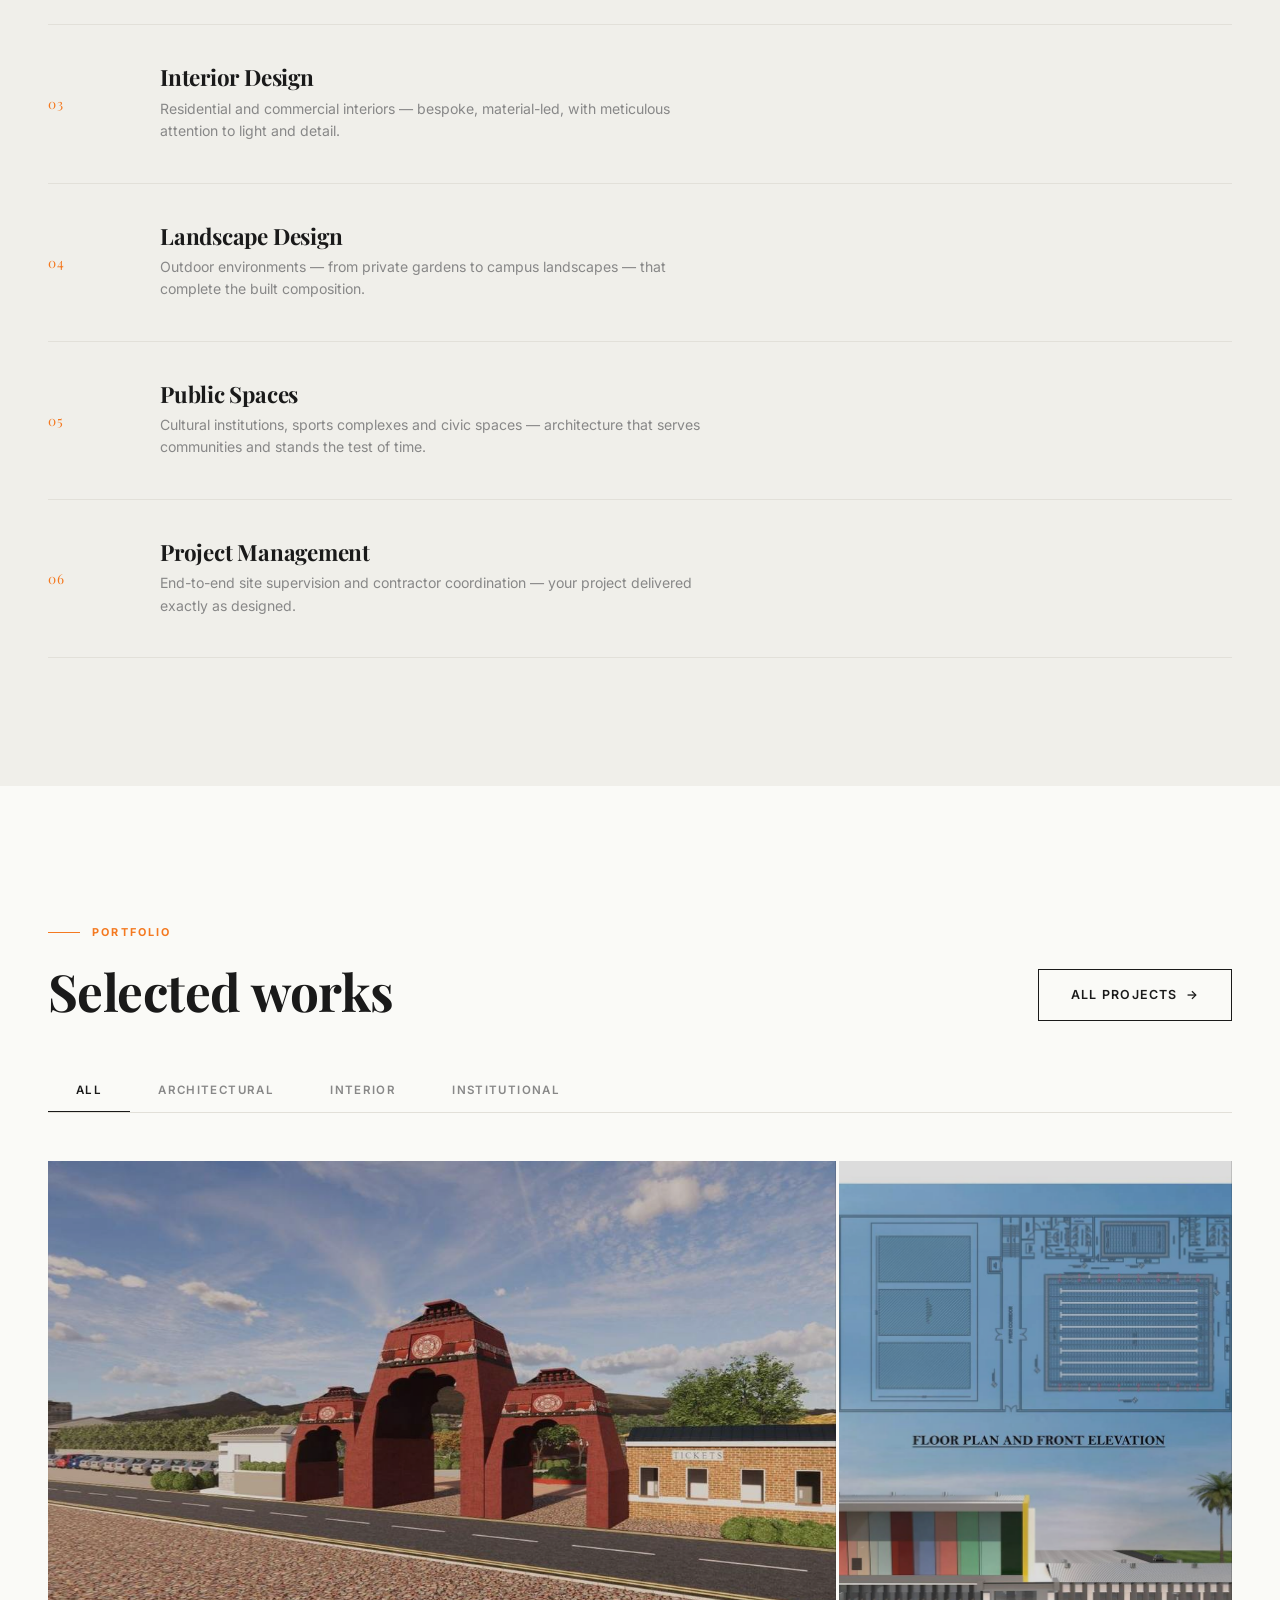
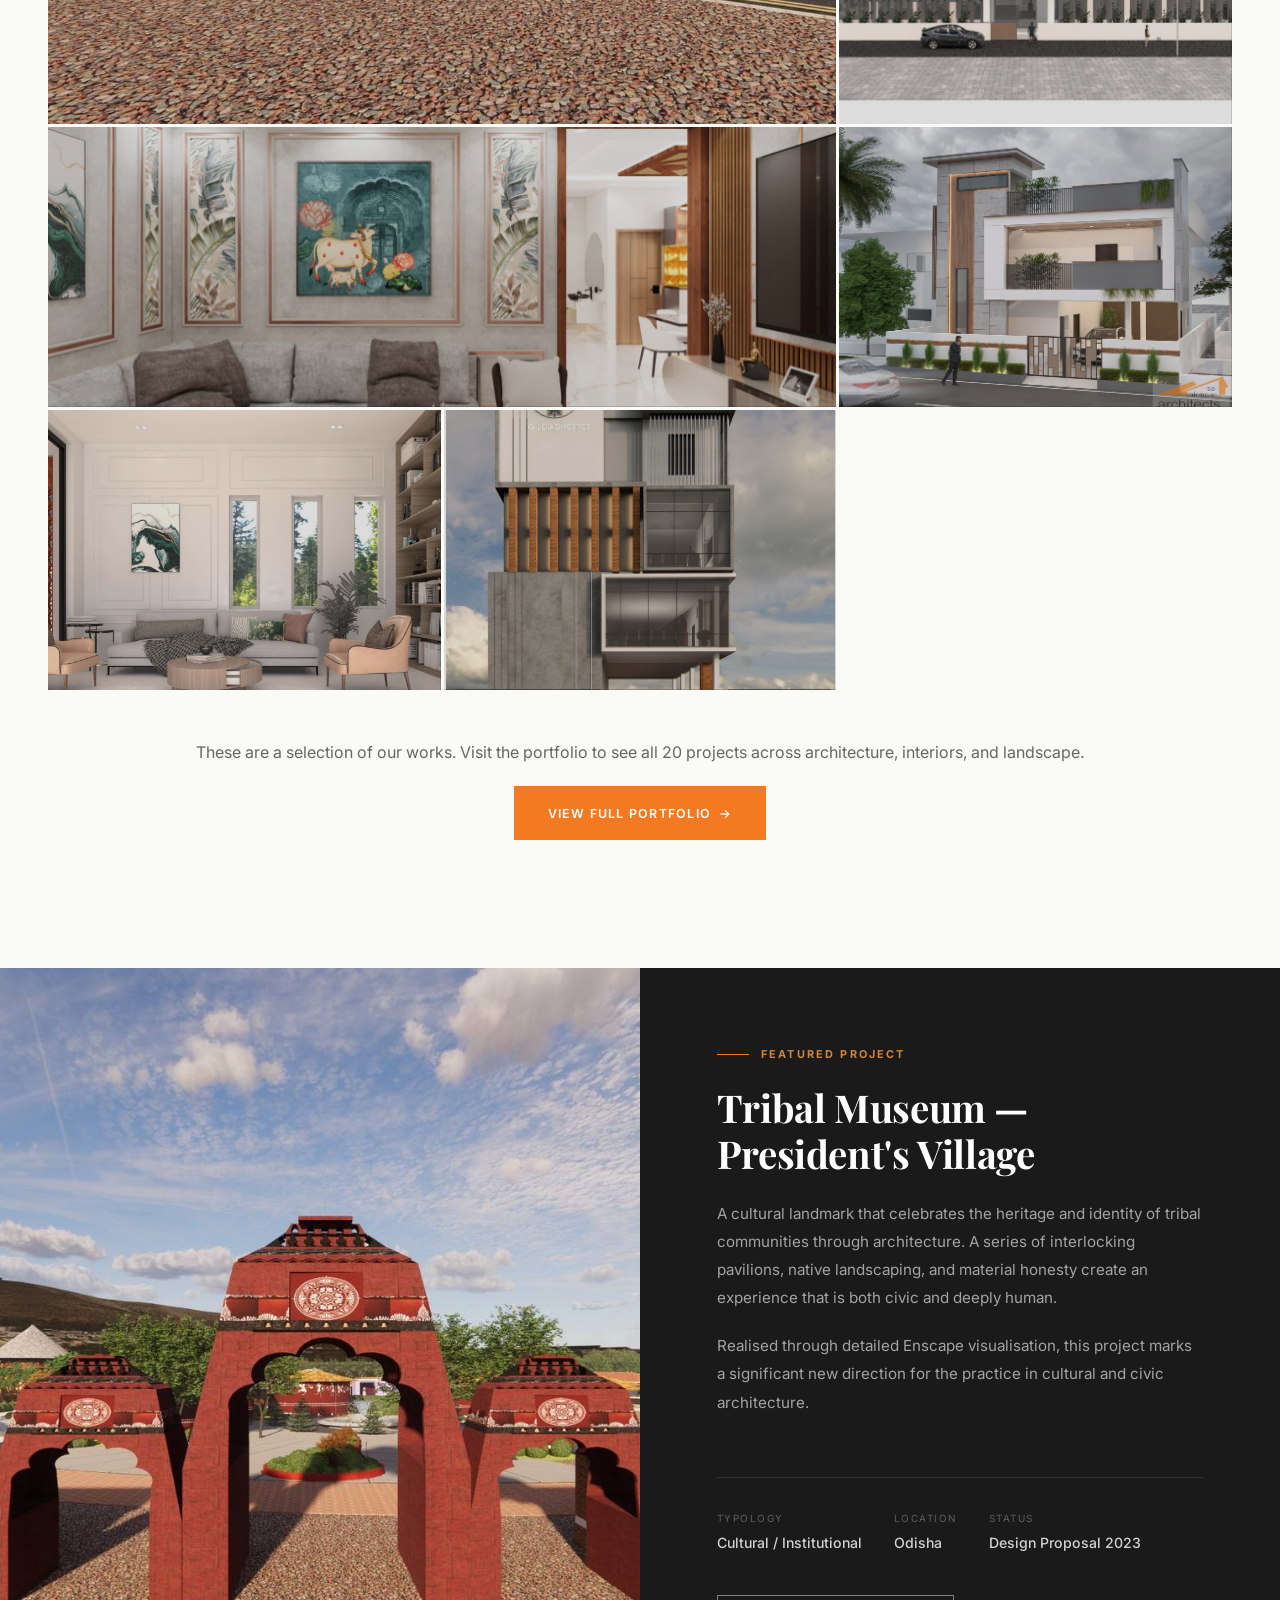
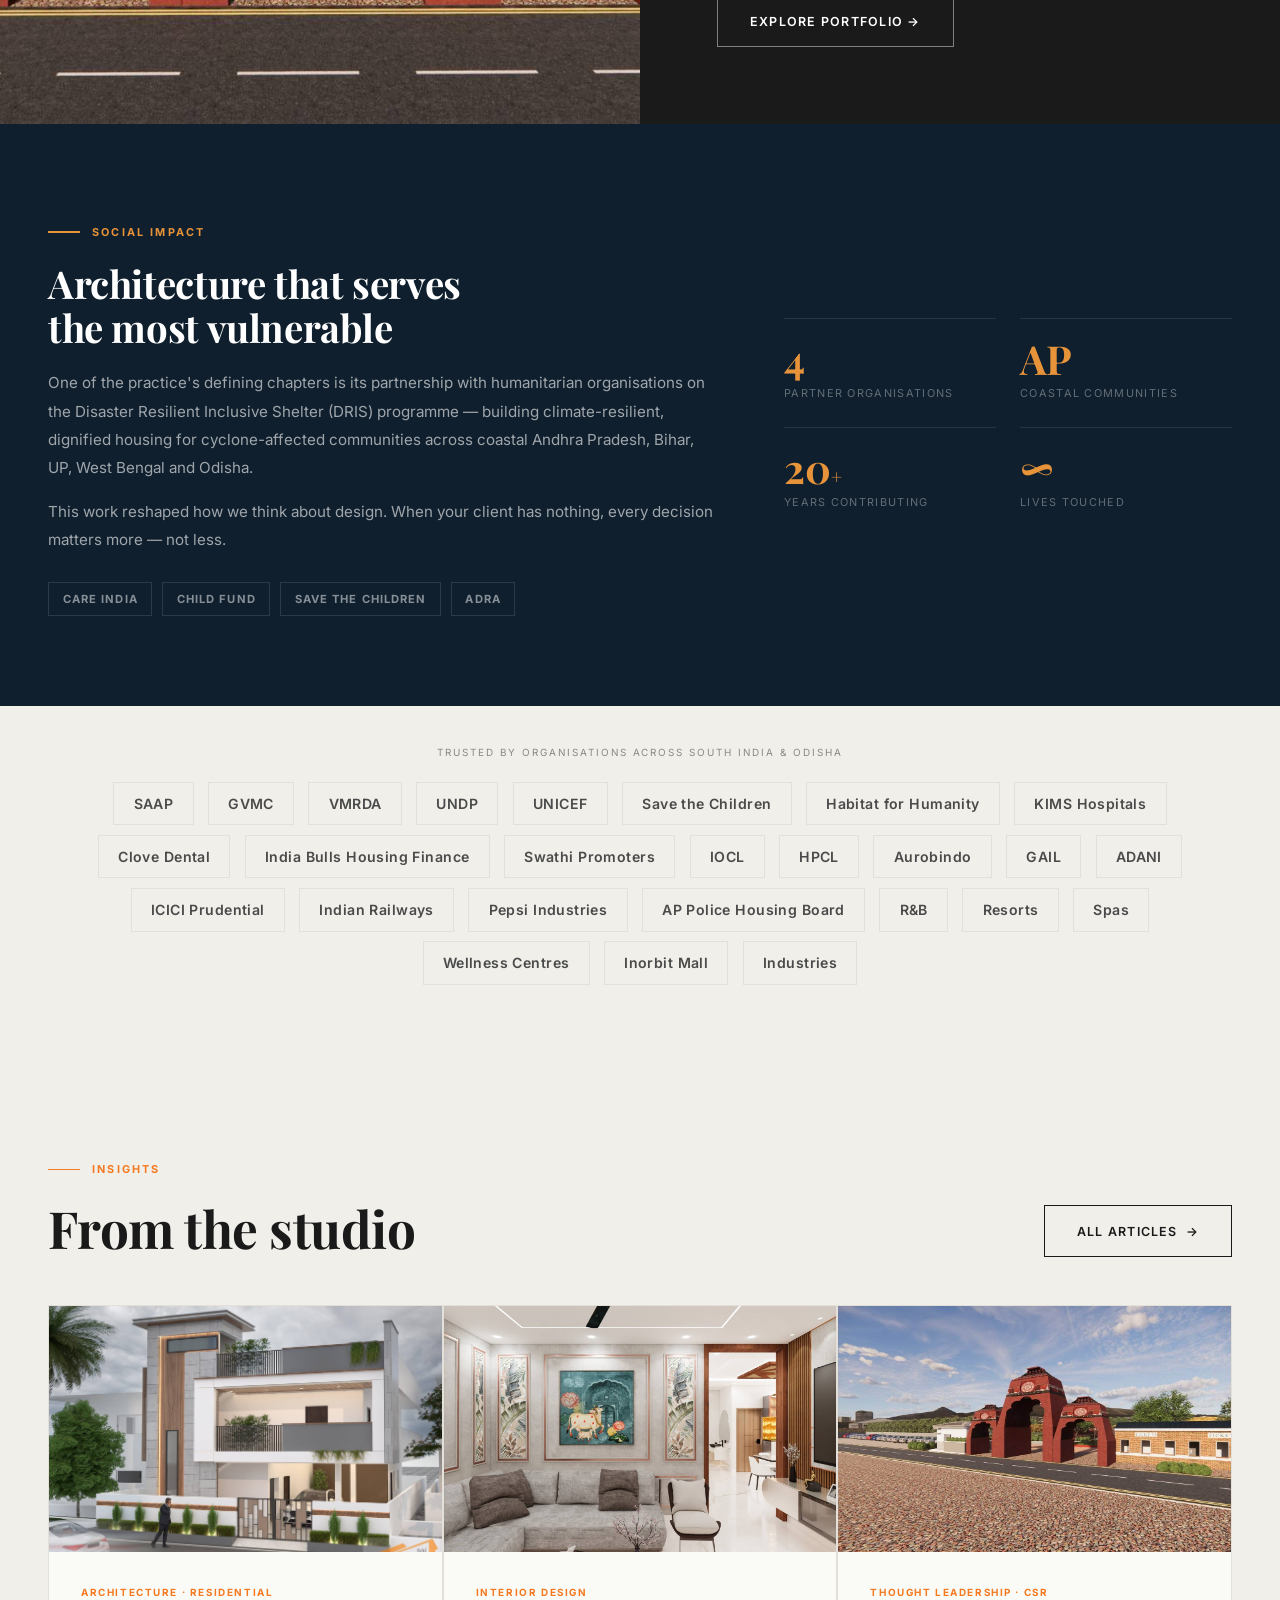
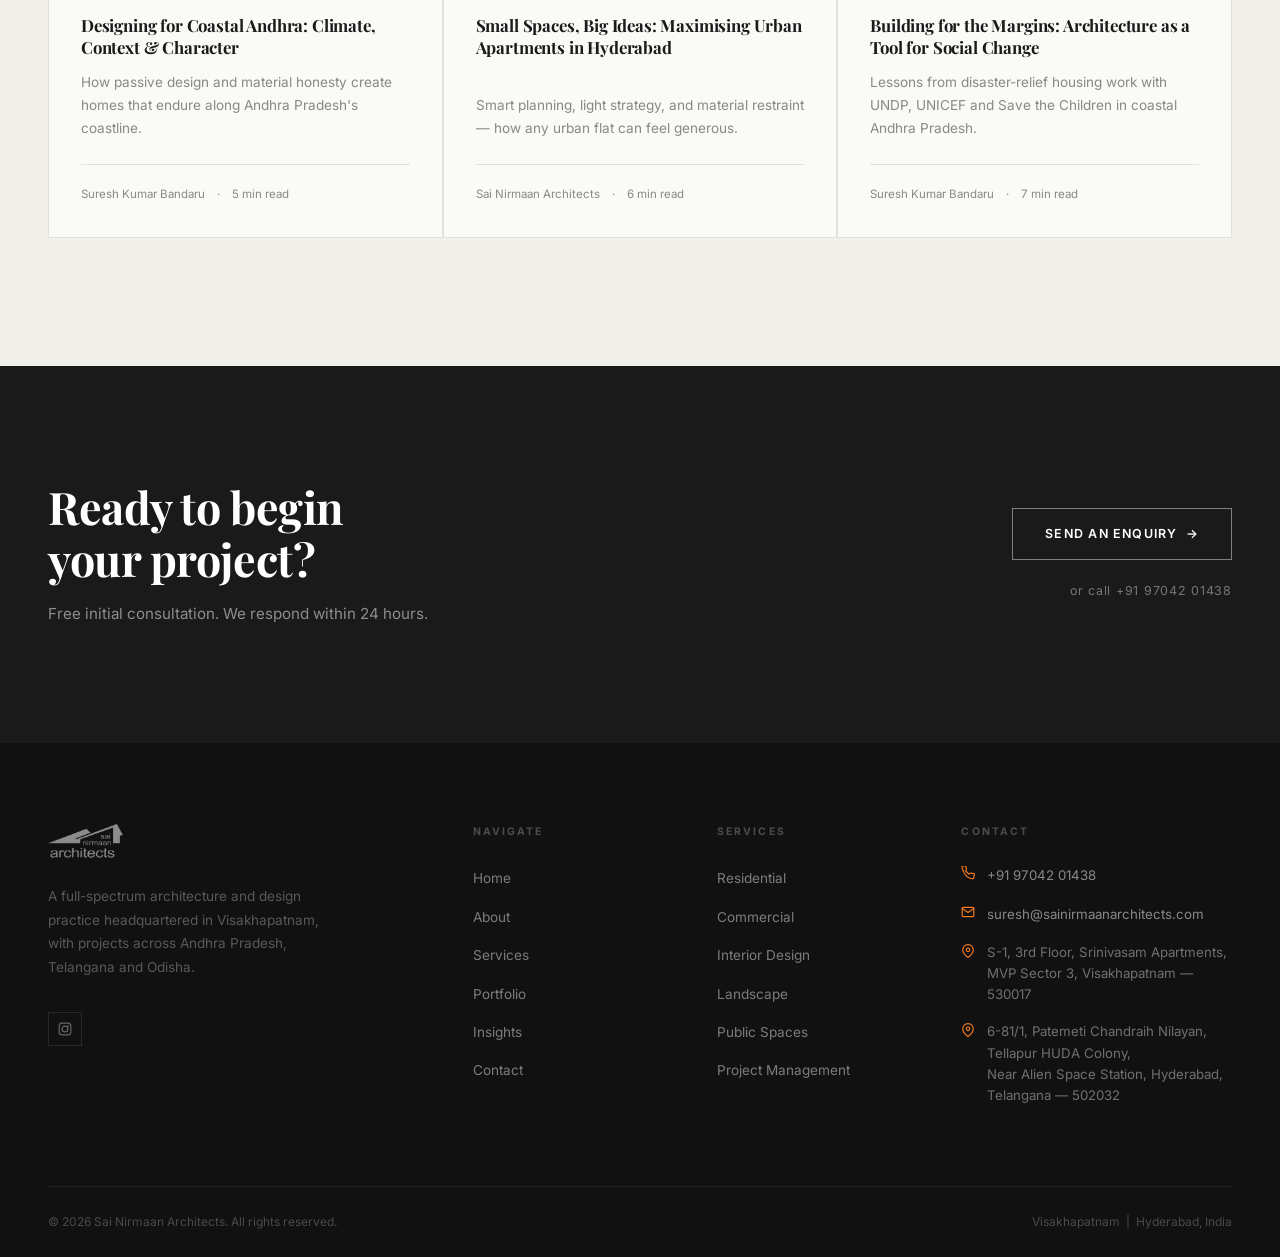
==== commit 18269e52: "Update OG title to include Hyderabad | Visakhapatnam" ====
--- a/index.html
+++ b/index.html
@@ -6,16 +6,17 @@
   <title>Sai Nirmaan Architects — Architecture & Design | Visakhapatnam</title>
   <meta name="description" content="Sai Nirmaan Architects — a leading Architecture, Interior, Landscape practice based in Visakhapatnam. Led by Principal Architect Suresh Kumar Bandaru with 15+ years of experience across South India and Odisha. 300+ Projects. 4+ States." />
   <meta name="keywords" content="architect Visakhapatnam, architecture firm Vizag, interior design Andhra Pradesh, residential architect, landscape design, Sai Nirmaan Architects" />
-  <link rel="canonical" href="https://sainirmaan.in/" />
-  <meta property="og:title" content="Sai Nirmaan Architects — Architecture & Design | Visakhapatnam" />
+  <link rel="canonical" href="https://sainirmaanarchitects.com/" />
+  <meta name="google-site-verification" content="dHLBYF3qiamzLsKivjqMimMQv3ck-OMC0MC1IKEHXNE" />
+  <meta property="og:title" content="Sai Nirmaan Architects — Architecture & Design | Hyderabad | Visakhapatnam" />
   <meta property="og:description" content="Architecture, Interior, Landscape — Visakhapatnam. Led by Suresh Kumar Bandaru with 15+ years across South India and Odisha. 300+ Projects. 4+ States." />
   <meta property="og:type" content="website" />
-  <meta property="og:url" content="https://sainirmaan.in/" />
-  <meta property="og:image" content="https://sainirmaan.in/images/architectural/tribal-museum-1.jpg" />
+  <meta property="og:url" content="https://sainirmaanarchitects.com/" />
+  <meta property="og:image" content="https://sainirmaanarchitects.com/images/interior/govind-lmn-hero.jpg" />
   <meta name="twitter:card" content="summary_large_image" />
-  <meta name="twitter:title" content="Sai Nirmaan Architects — Architecture & Design" />
+  <meta name="twitter:title" content="Sai Nirmaan Architects — Architecture & Design | Hyderabad | Visakhapatnam" />
   <meta name="twitter:description" content="Full-spectrum Architecture, Interior, Landscape practice in Visakhapatnam. 300+ Projects. 15+ Years. 4+ States." />
-  <meta name="twitter:image" content="https://sainirmaan.in/images/architectural/tribal-museum-1.jpg" />
+  <meta name="twitter:image" content="https://sainirmaanarchitects.com/images/interior/govind-lmn-hero.jpg" />
 
   <link rel="icon" href="favicon.svg" type="image/svg+xml" />
   <link rel="icon" href="images/logo/nirmaan-logo.png" type="image/png" />
@@ -78,6 +79,14 @@
     "areaServed":["Visakhapatnam","Hyderabad","Vijayawada","Odisha","Andhra Pradesh","Telangana"]
   }
   </script>
+  <!-- Google tag (gtag.js) -->
+  <script async src="https://www.googletagmanager.com/gtag/js?id=G-XS4JHG10ZB"></script>
+  <script>
+    window.dataLayer = window.dataLayer || [];
+    function gtag(){dataLayer.push(arguments);}
+    gtag('js', new Date());
+    gtag('config', 'G-XS4JHG10ZB');
+  </script>
 </head>
 <body>
 
@@ -179,6 +188,13 @@
 <section class="section section-stone">
   <div class="wrap">
     <div class="about-block">
+      <div class="about-portrait fade-in">
+        <img src="images/team/suresh-bandaru-home.jpg" alt="Suresh Kumar Bandaru — Principal Director & Chief Architect, Sai Nirmaan Architects" style="width:100%; height:100%; object-fit:cover; object-position:center 25%; border-radius:4px;" />
+        <div class="portrait-caption">
+          <div class="portrait-caption-name">Suresh Kumar Bandaru</div>
+          <div class="portrait-caption-role">Principal Director · Chief Architect</div>
+        </div>
+      </div>
       <div class="about-text fade-in">
         <span class="eyebrow">Principal Architect</span>
         <h2>The person behind every project</h2>
@@ -205,13 +221,6 @@
           <span style="font-size:11px; letter-spacing:0.08em; text-transform:uppercase; padding:5px 12px; border:1px solid rgba(244,121,32,0.4); border-radius:2px; color:#F47920; font-weight:500;">IGBC Member</span>
         </div>
         <a href="about.html" class="btn btn-dark btn-arrow" style="margin-top:2.5rem;">Full profile & team</a>
-      </div>
-      <div class="about-portrait fade-in">
-        <img src="images/team/suresh-bandaru-home.jpg" alt="Suresh Kumar Bandaru — Principal Director & Chief Architect, Sai Nirmaan Architects" style="width:100%; height:100%; object-fit:cover; object-position:center 25%; border-radius:4px;" />
-        <div class="portrait-caption">
-          <div class="portrait-caption-name">Suresh Kumar Bandaru</div>
-          <div class="portrait-caption-role">Principal Director · Chief Architect</div>
-        </div>
       </div>
     </div>
   </div>
--- a/css/style.css
+++ b/css/style.css
@@ -764,7 +764,7 @@
   position: relative;
   overflow: hidden;
   background: var(--ink);
-  padding: clamp(8rem, 14vw, 12rem) 0 clamp(4rem, 6vw, 6rem);
+  padding: clamp(5rem, 14vw, 12rem) 0 clamp(2.5rem, 6vw, 4rem);
 }
 .page-hero-bg {
   position: absolute;
@@ -775,7 +775,8 @@
   transform: scale(1.04);
 }
 .page-hero-content { position: relative; z-index: 1; }
-.page-hero h1 { color: var(--white); margin-bottom: 1rem; }
+.page-hero h1 { color: var(--white); margin-bottom: 1rem; word-break: break-word; overflow-wrap: break-word; }
+.page-hero p, .page-hero .hero-sub { color: rgba(255,255,255,0.85); }
 .page-hero-desc { color: rgba(255,255,255,0.85); font-size: 1.05rem; max-width: 480px; margin-bottom: 2rem; }
 .breadcrumb {
   display: flex;
@@ -1612,11 +1613,13 @@
   height: 44px;
 }
 
-/* 8. Nav enquire pill — minimum touch height */
-.nav-enquire {
-  display: inline-flex;
-  align-items: center;
-  min-height: 44px;
+/* 8. Nav enquire pill — minimum touch height (desktop only; mobile hides via media query above) */
+@media (min-width: 769px) {
+  .nav-enquire {
+    display: inline-flex;
+    align-items: center;
+    min-height: 44px;
+  }
 }
 
 /* 9. Hero CTA buttons — full-width, centred on mobile for easy thumb tap */
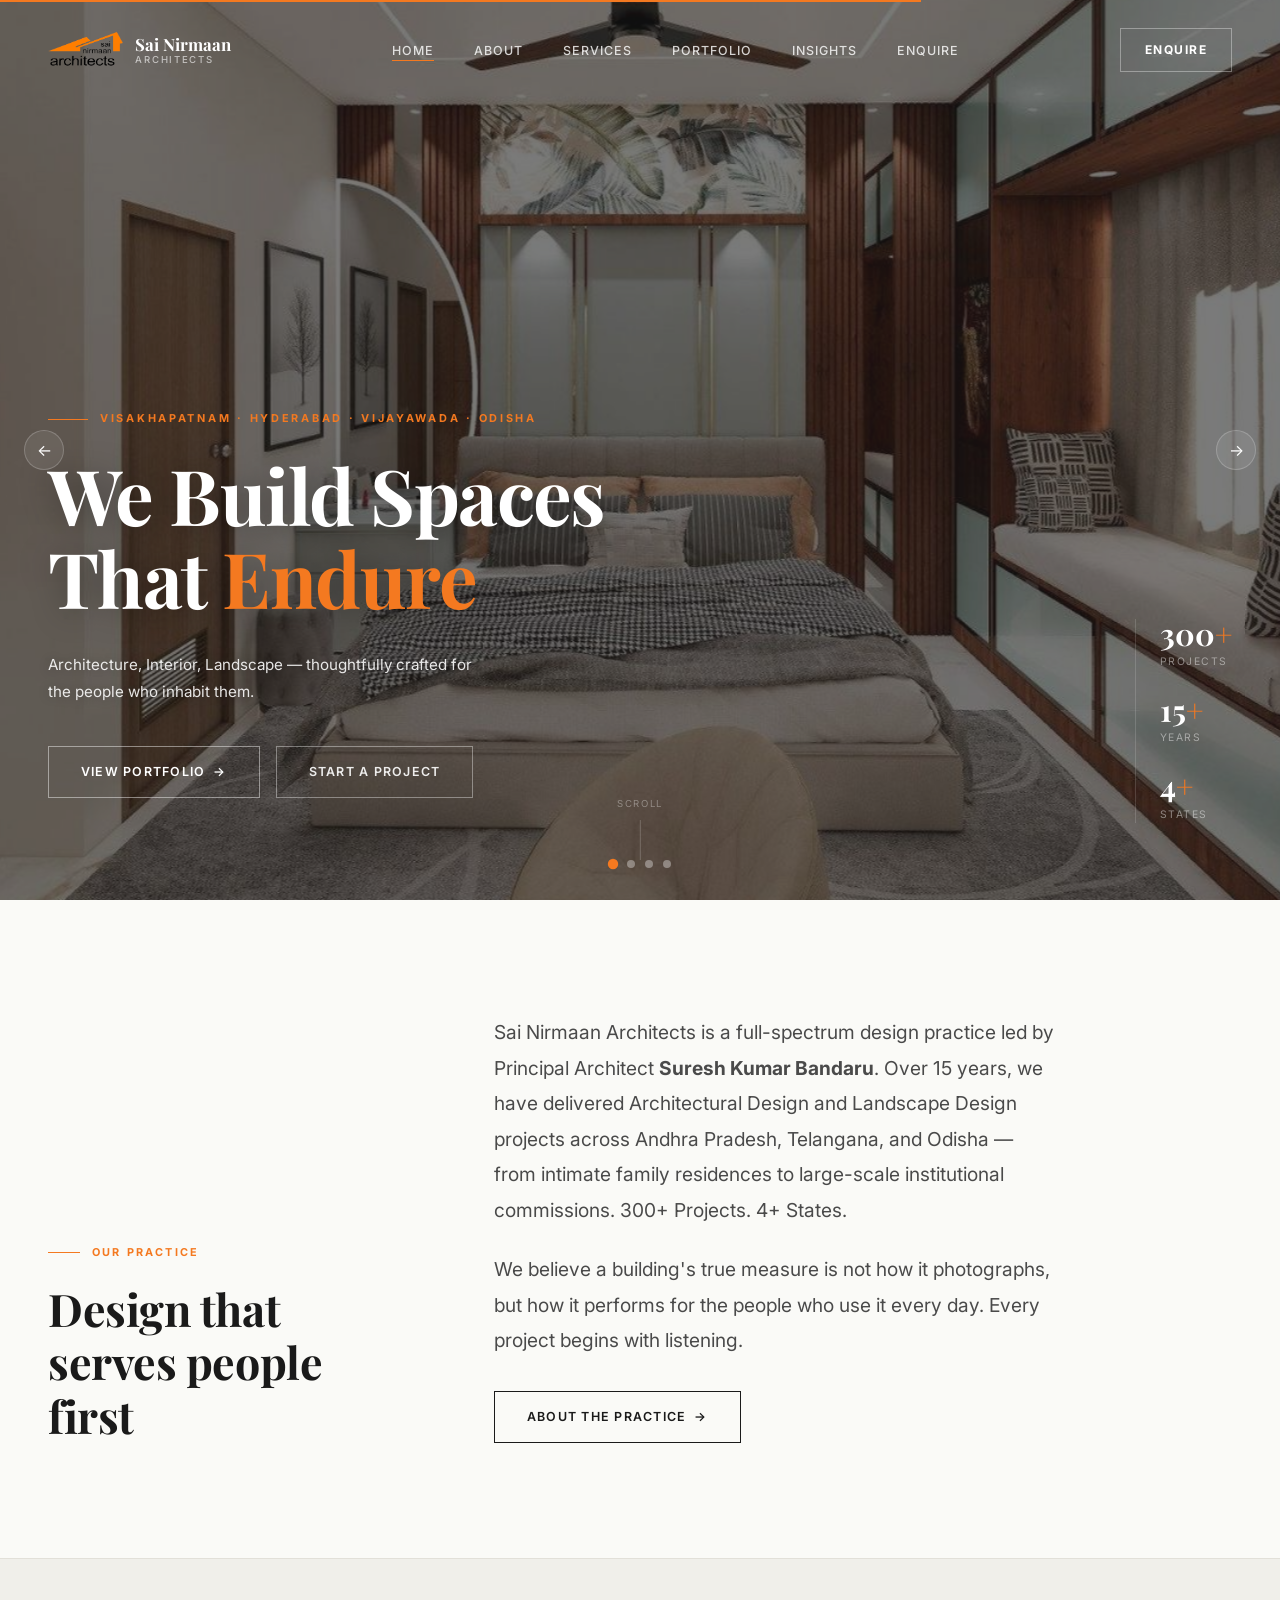
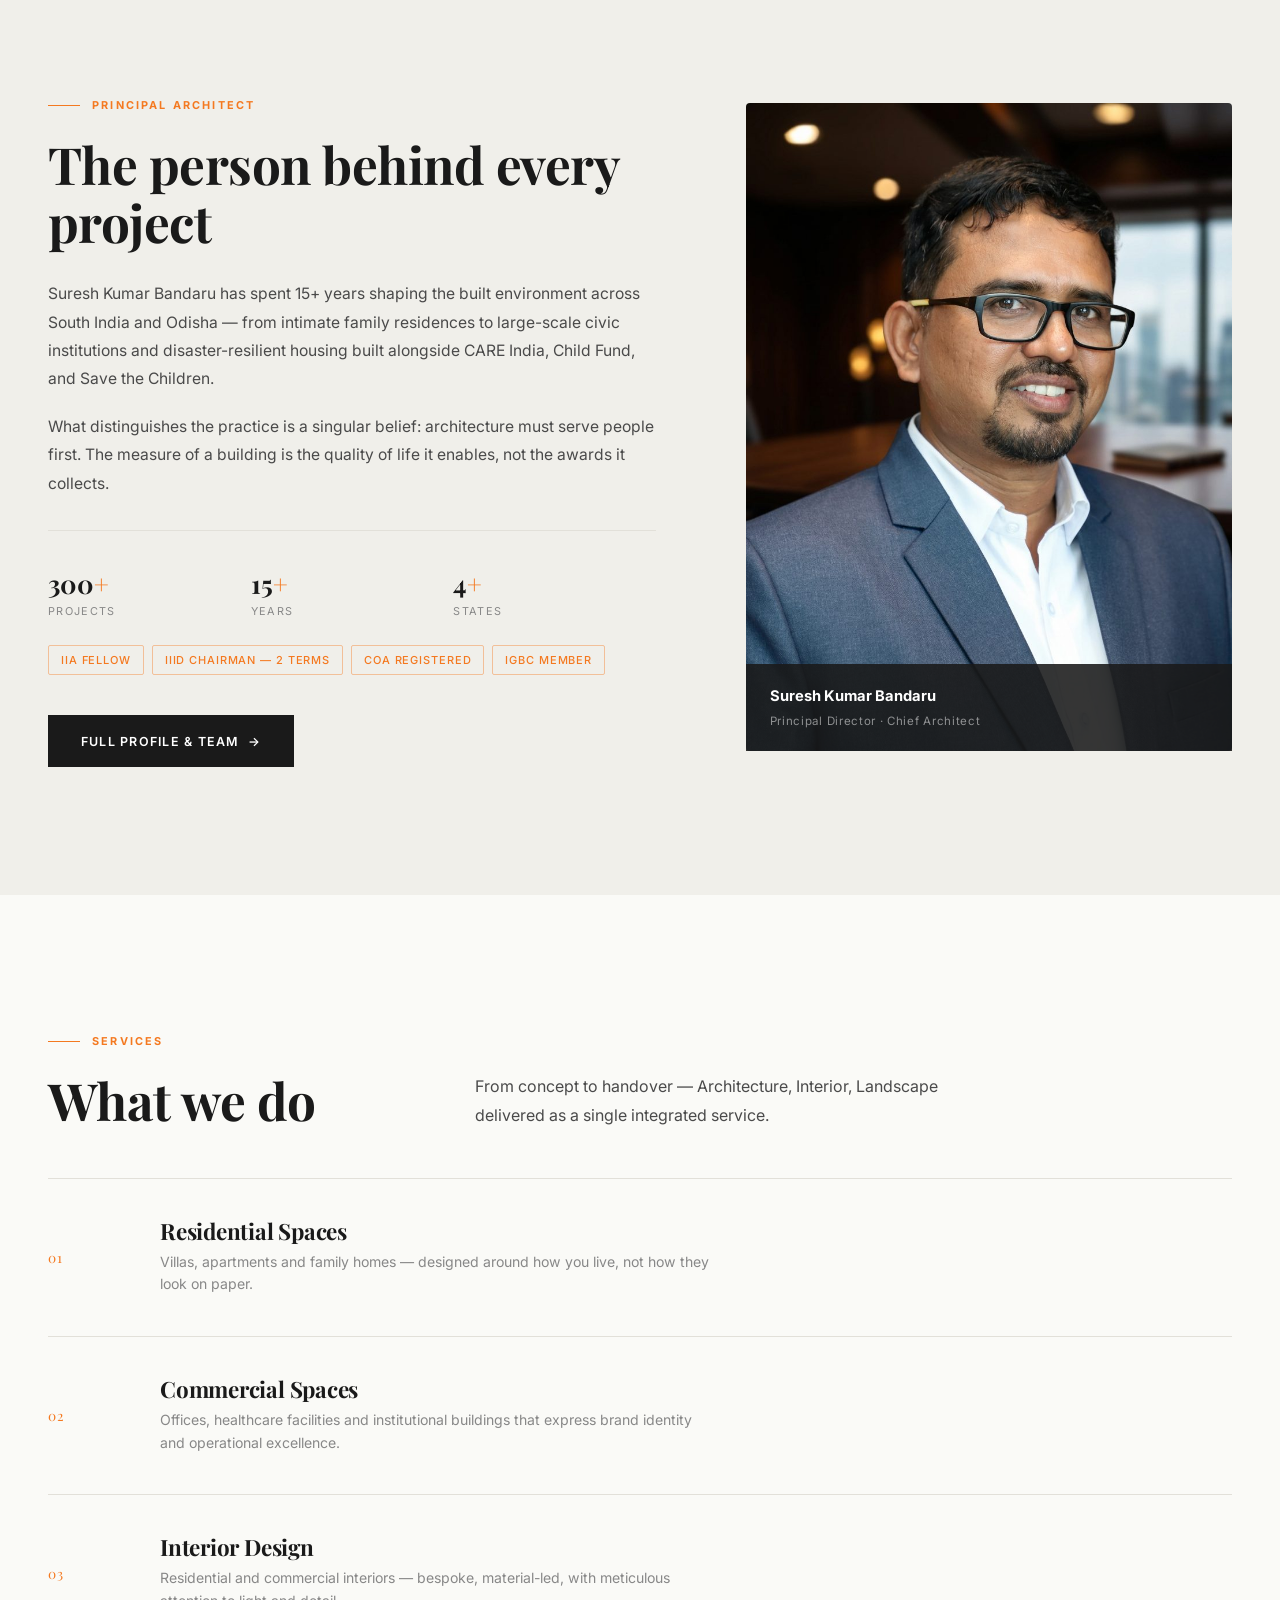
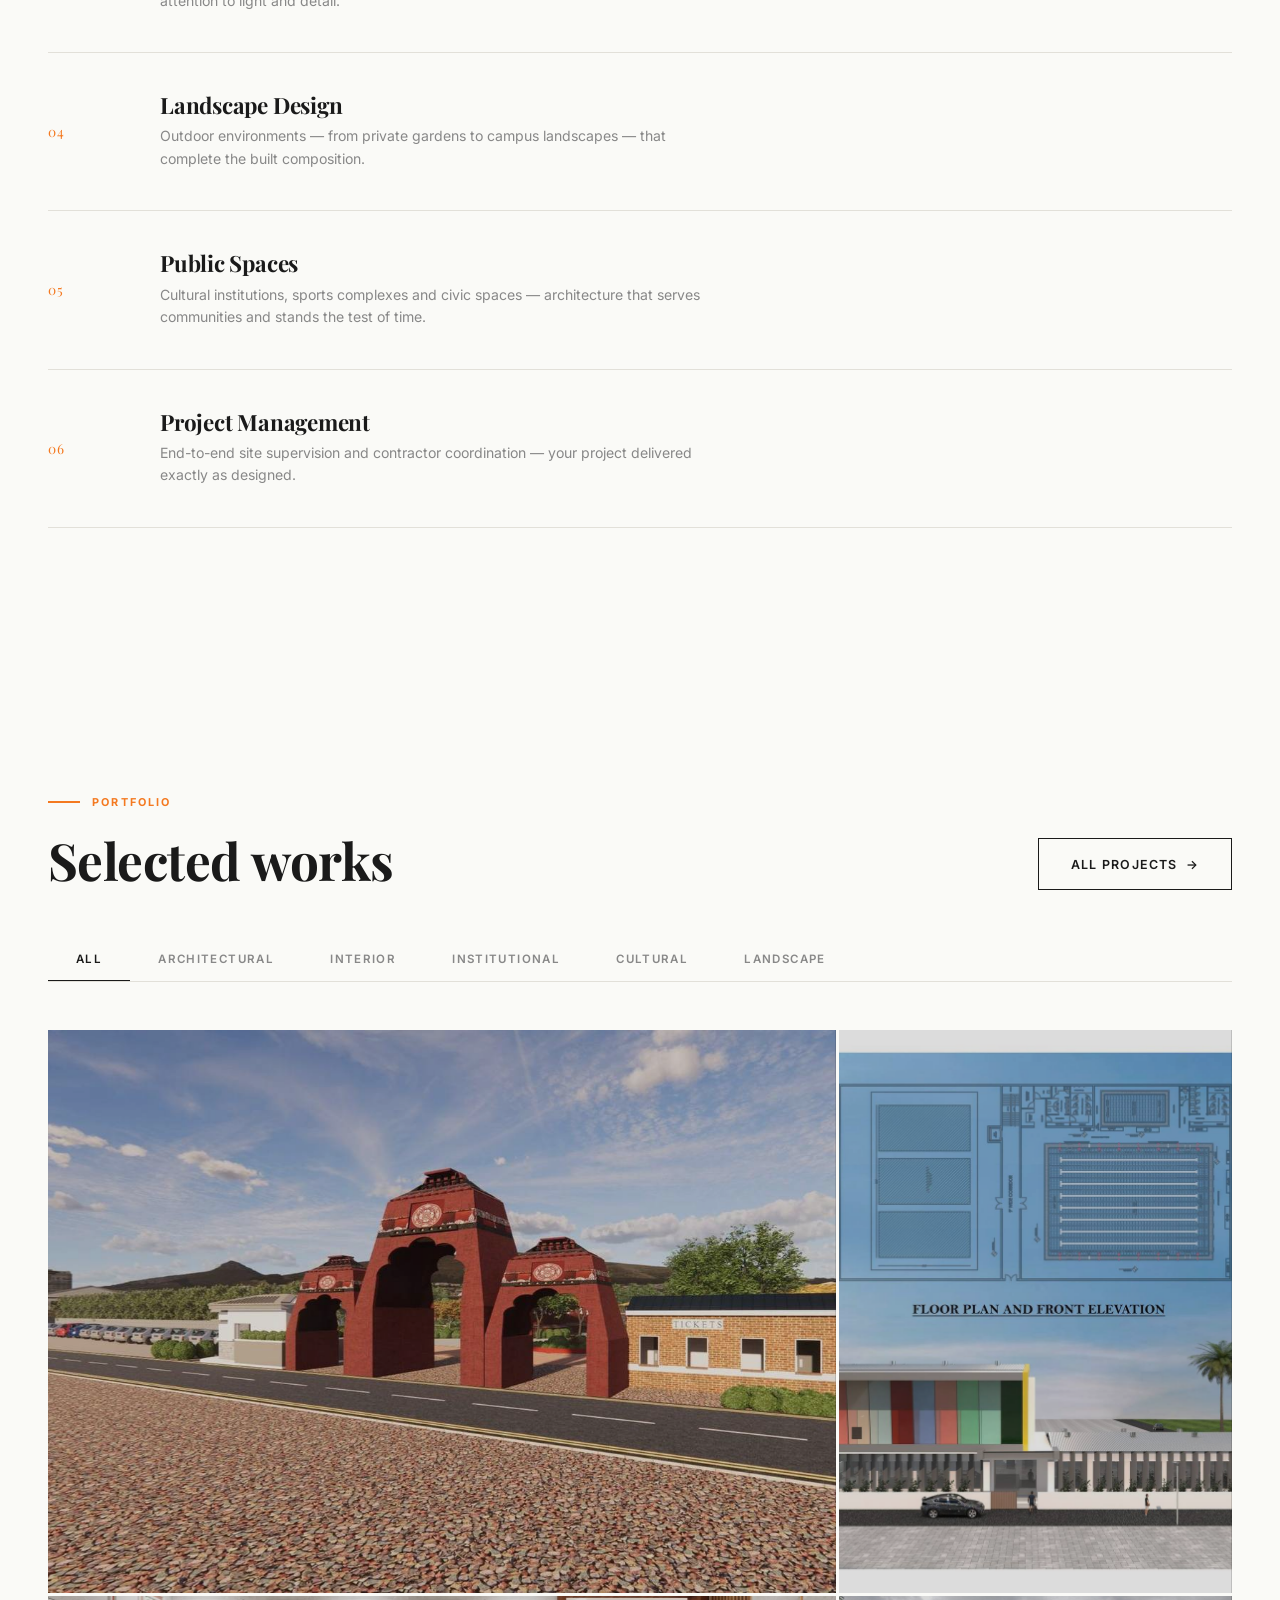
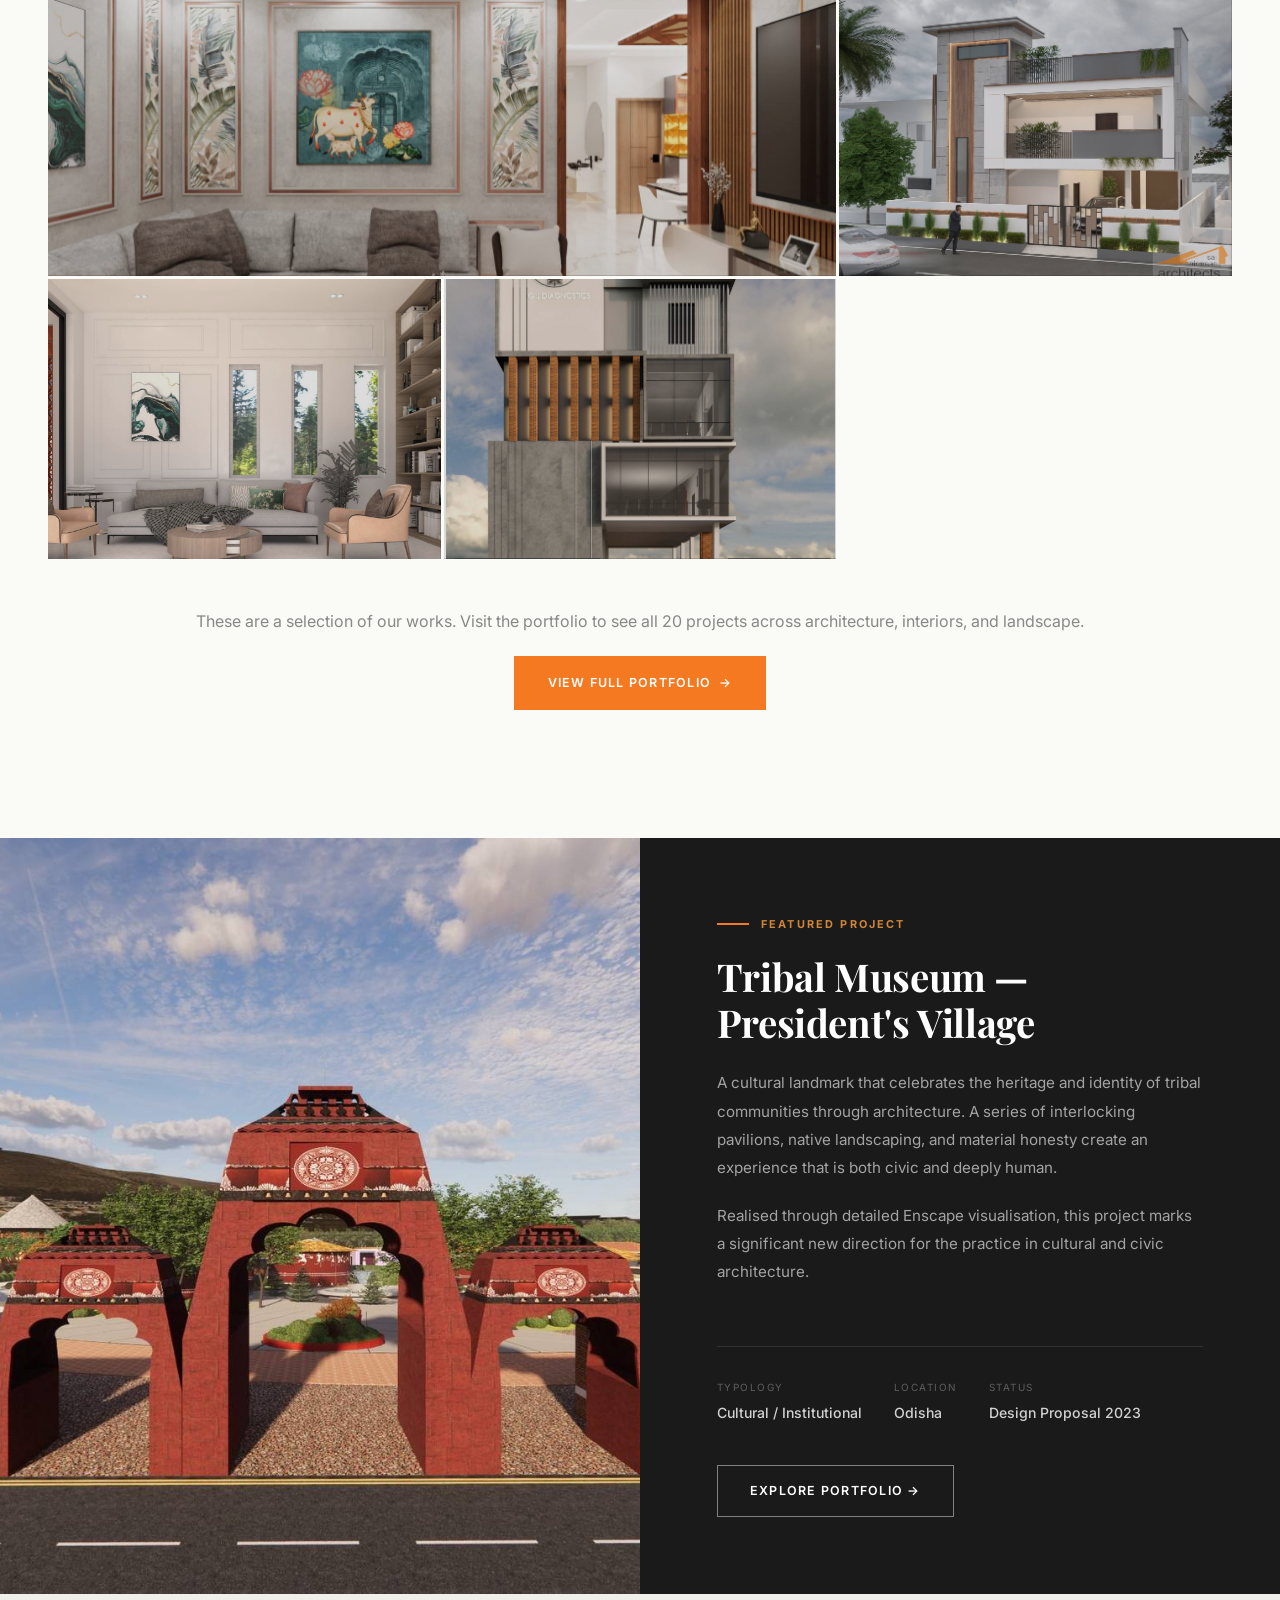
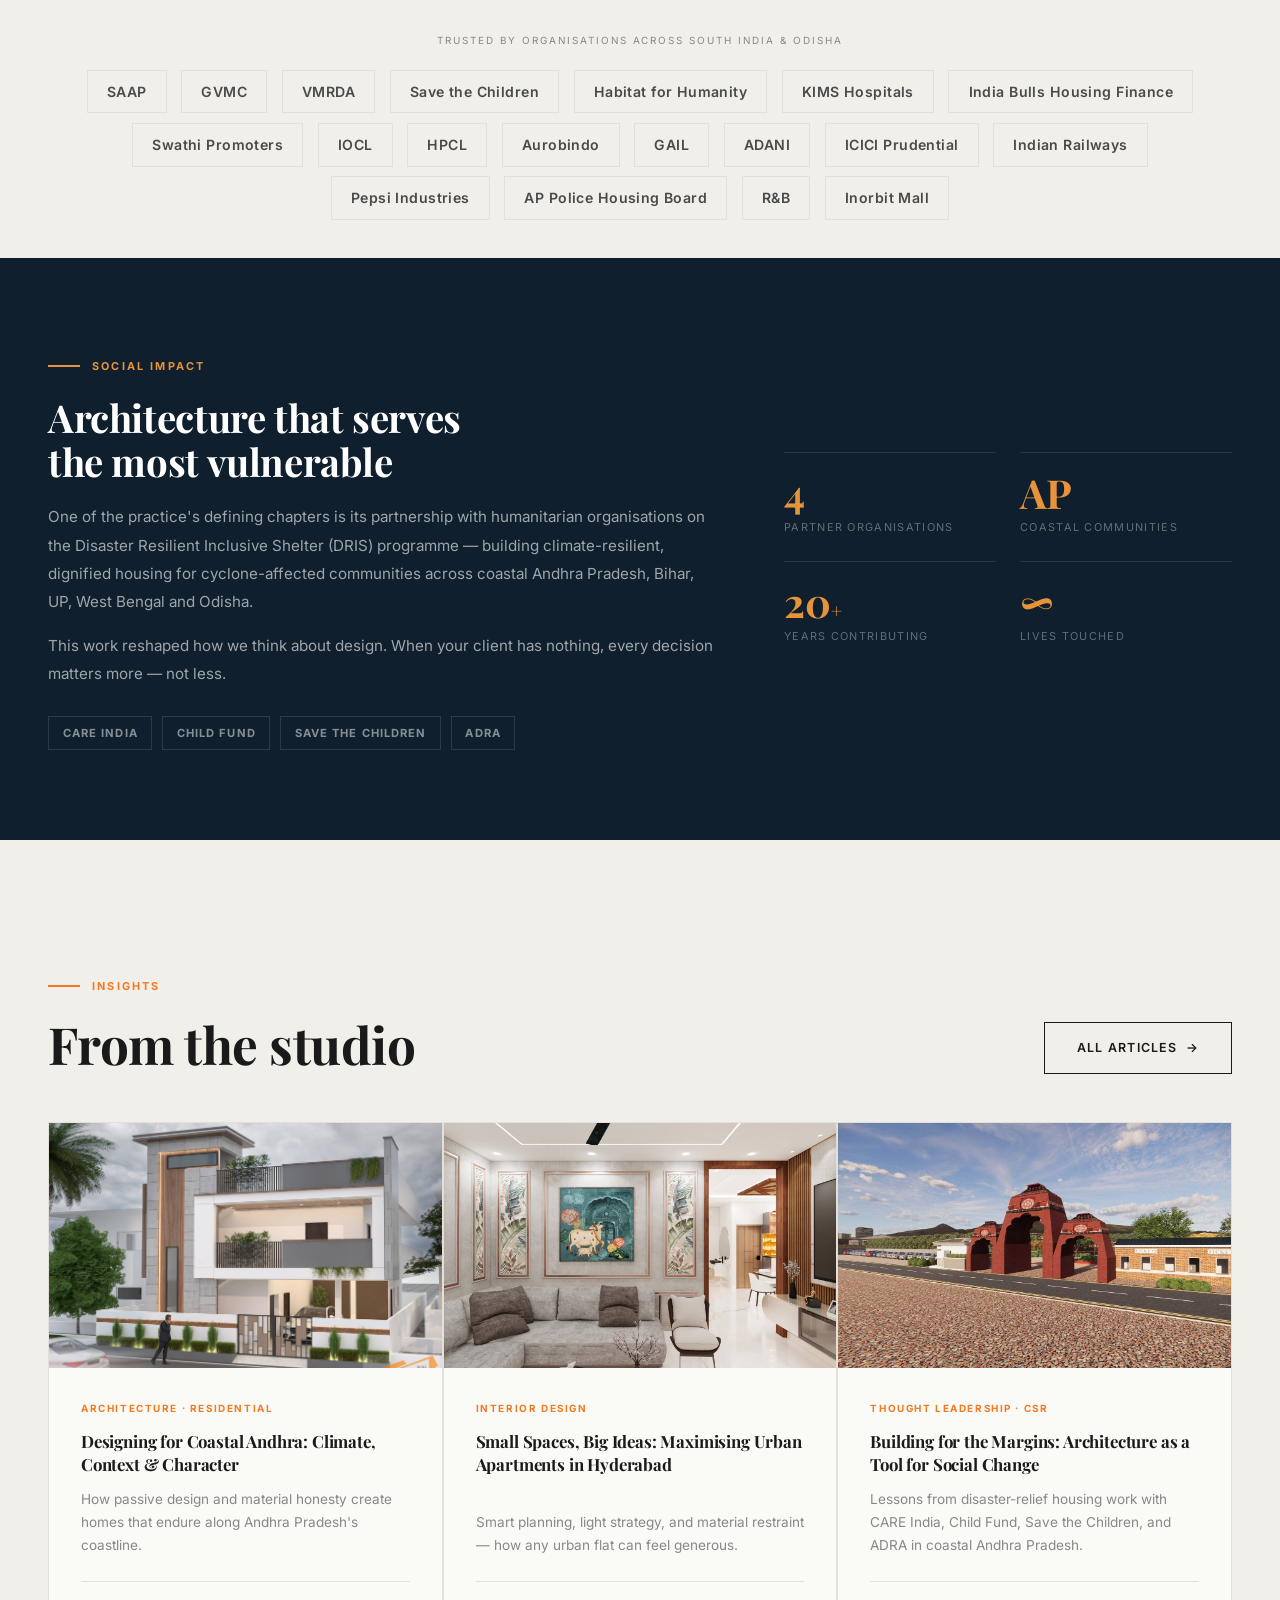
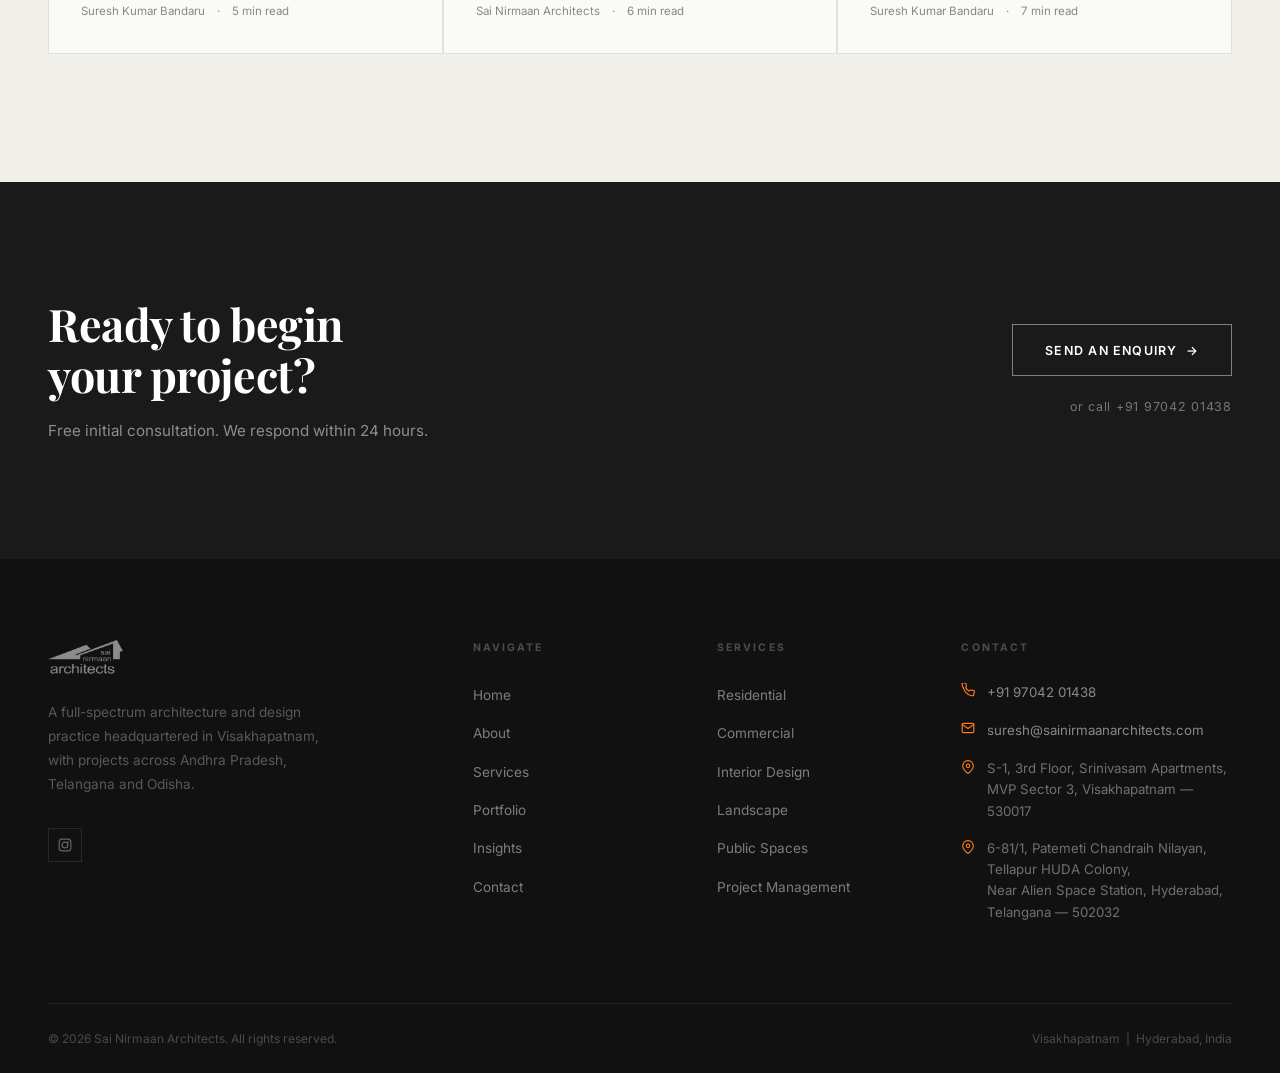
==== commit d77279d1: "Week 2 audit fixes — IA, visual, brand corrections across all pages - Fix section rhythm (no double-" ====
--- a/index.html
+++ b/index.html
@@ -4,7 +4,7 @@
   <meta charset="UTF-8" />
   <meta name="viewport" content="width=device-width, initial-scale=1.0" />
   <title>Sai Nirmaan Architects — Architecture & Design | Visakhapatnam</title>
-  <meta name="description" content="Sai Nirmaan Architects — a leading Architecture, Interior, Landscape practice based in Visakhapatnam. Led by Principal Architect Suresh Kumar Bandaru with 15+ years of experience across South India and Odisha. 300+ Projects. 4+ States." />
+  <meta name="description" content="Architecture, Interior & Landscape practice in Visakhapatnam. Led by Suresh Kumar Bandaru with 15+ years across South India and Odisha. 300+ Projects. 4+ States." />
   <meta name="keywords" content="architect Visakhapatnam, architecture firm Vizag, interior design Andhra Pradesh, residential architect, landscape design, Sai Nirmaan Architects" />
   <link rel="canonical" href="https://sainirmaanarchitects.com/" />
   <meta name="google-site-verification" content="dHLBYF3qiamzLsKivjqMimMQv3ck-OMC0MC1IKEHXNE" />
@@ -18,8 +18,9 @@
   <meta name="twitter:description" content="Full-spectrum Architecture, Interior, Landscape practice in Visakhapatnam. 300+ Projects. 15+ Years. 4+ States." />
   <meta name="twitter:image" content="https://sainirmaanarchitects.com/images/interior/govind-lmn-hero.jpg" />
 
-  <link rel="icon" href="favicon.svg" type="image/svg+xml" />
-  <link rel="icon" href="images/logo/nirmaan-logo.png" type="image/png" />
+  <link rel="icon" type="image/png" sizes="32x32" href="favicon-32.png" />
+  <link rel="icon" type="image/png" sizes="192x192" href="favicon-192.png" />
+  <link rel="apple-touch-icon" href="favicon-192.png" />
   <link rel="preconnect" href="https://fonts.googleapis.com" />
   <link rel="preconnect" href="https://fonts.gstatic.com" crossorigin />
   <link href="https://fonts.googleapis.com/css2?family=Playfair+Display:ital,wght@0,400;0,700;1,400&family=Inter:wght@300;400;500;600;700&display=swap" rel="stylesheet" />
@@ -227,7 +228,7 @@
 </section>
 
 <!-- ============ SERVICES ============ -->
-<section class="section section-stone">
+<section class="section">
   <div class="wrap">
     <div style="display:grid; grid-template-columns:1fr 2fr; gap:3rem; align-items:end; margin-bottom:3rem;" class="fade-in">
       <div>
@@ -306,11 +307,13 @@
       <button class="filter-btn" data-filter="architectural">Architectural</button>
       <button class="filter-btn" data-filter="interior">Interior</button>
       <button class="filter-btn" data-filter="institutional">Institutional</button>
+      <button class="filter-btn" data-filter="cultural">Cultural</button>
+      <button class="filter-btn" data-filter="landscape">Landscape</button>
     </div>
 
     <div class="pgrid fade-in">
       <!-- Wide+tall: Tribal Museum -->
-      <div class="pitem wide-tall" data-category="architectural"
+      <div class="pitem wide-tall" data-category="cultural"
         data-tag="Cultural Architecture" data-title="Tribal Museum — President's Village"
         data-location="Odisha" data-type="Cultural / Institutional"
         data-area="4,500 sqm" data-year="2023" data-status="Design Proposal 2023"
@@ -398,7 +401,7 @@
       </div>
     </div>
     <div style="text-align:center; margin-top:3rem;" class="fade-in">
-      <p style="color:#666; margin-bottom:1.25rem;">These are a selection of our works. Visit the portfolio to see all 20 projects across architecture, interiors, and landscape.</p>
+      <p style="color:var(--ink-muted); margin-bottom:1.25rem;">These are a selection of our works. Visit the portfolio to see all 20 projects across architecture, interiors, and landscape.</p>
       <a href="portfolio.html" class="btn btn-primary btn-arrow">View Full Portfolio</a>
     </div>
   </div>
@@ -432,44 +435,6 @@
   </div>
 </div>
 
-<!-- ============ CSR BAND ============ -->
-<div class="csr-band">
-  <div class="wrap">
-    <div class="csr-inner">
-      <div class="csr-text fade-in">
-        <span class="eyebrow">Social Impact</span>
-        <h2>Architecture that serves<br/>the most vulnerable</h2>
-        <p>One of the practice's defining chapters is its partnership with humanitarian organisations on the Disaster Resilient Inclusive Shelter (DRIS) programme — building climate-resilient, dignified housing for cyclone-affected communities across coastal Andhra Pradesh, Bihar, UP, West Bengal and Odisha.</p>
-        <p>This work reshaped how we think about design. When your client has nothing, every decision matters more — not less.</p>
-        <div class="csr-partners">
-          <span class="csr-partner">CARE India</span>
-          <span class="csr-partner">Child Fund</span>
-          <span class="csr-partner">Save the Children</span>
-          <span class="csr-partner">ADRA</span>
-        </div>
-      </div>
-      <div class="csr-numbers fade-in">
-        <div class="csr-num-item">
-          <div class="csr-num-val">4</div>
-          <div class="csr-num-label">Partner Organisations</div>
-        </div>
-        <div class="csr-num-item">
-          <div class="csr-num-val">AP</div>
-          <div class="csr-num-label">Coastal Communities</div>
-        </div>
-        <div class="csr-num-item">
-          <div class="csr-num-val">20<small style="font-size:1.2rem;">+</small></div>
-          <div class="csr-num-label">Years Contributing</div>
-        </div>
-        <div class="csr-num-item">
-          <div class="csr-num-val">∞</div>
-          <div class="csr-num-label">Lives Touched</div>
-        </div>
-      </div>
-    </div>
-  </div>
-</div>
-
 <!-- ============ CLIENTS ============ -->
 <section class="client-strip-section section-stone fade-in">
   <div class="wrap">
@@ -478,12 +443,9 @@
       <span class="client-chip">SAAP</span>
       <span class="client-chip">GVMC</span>
       <span class="client-chip">VMRDA</span>
-      <span class="client-chip">UNDP</span>
-      <span class="client-chip">UNICEF</span>
       <span class="client-chip">Save the Children</span>
       <span class="client-chip">Habitat for Humanity</span>
       <span class="client-chip">KIMS Hospitals</span>
-      <span class="client-chip">Clove Dental</span>
       <span class="client-chip">India Bulls Housing Finance</span>
       <span class="client-chip">Swathi Promoters</span>
       <span class="client-chip">IOCL</span>
@@ -496,14 +458,48 @@
       <span class="client-chip">Pepsi Industries</span>
       <span class="client-chip">AP Police Housing Board</span>
       <span class="client-chip">R&amp;B</span>
-      <span class="client-chip">Resorts</span>
-      <span class="client-chip">Spas</span>
-      <span class="client-chip">Wellness Centres</span>
       <span class="client-chip">Inorbit Mall</span>
-      <span class="client-chip">Industries</span>
     </div>
   </div>
 </section>
+
+<!-- ============ CSR BAND ============ -->
+<div class="csr-band">
+  <div class="wrap">
+    <div class="csr-inner">
+      <div class="csr-text fade-in">
+        <span class="eyebrow">Social Impact</span>
+        <h2>Architecture that serves<br/>the most vulnerable</h2>
+        <p>One of the practice's defining chapters is its partnership with humanitarian organisations on the Disaster Resilient Inclusive Shelter (DRIS) programme — building climate-resilient, dignified housing for cyclone-affected communities across coastal Andhra Pradesh, Bihar, UP, West Bengal and Odisha.</p>
+        <p>This work reshaped how we think about design. When your client has nothing, every decision matters more — not less.</p>
+        <div class="csr-partners">
+          <span class="csr-partner">CARE India</span>
+          <span class="csr-partner">Child Fund</span>
+          <span class="csr-partner">Save the Children</span>
+          <span class="csr-partner">ADRA</span>
+        </div>
+      </div>
+      <div class="csr-numbers fade-in">
+        <div class="csr-num-item">
+          <div class="csr-num-val">4</div>
+          <div class="csr-num-label">Partner Organisations</div>
+        </div>
+        <div class="csr-num-item">
+          <div class="csr-num-val">AP</div>
+          <div class="csr-num-label">Coastal Communities</div>
+        </div>
+        <div class="csr-num-item">
+          <div class="csr-num-val">20<small style="font-size:1.2rem;">+</small></div>
+          <div class="csr-num-label">Years Contributing</div>
+        </div>
+        <div class="csr-num-item">
+          <div class="csr-num-val">∞</div>
+          <div class="csr-num-label">Lives Touched</div>
+        </div>
+      </div>
+    </div>
+  </div>
+</div>
 
 <!-- ============ INSIGHTS ============ -->
 <section class="section section-stone">
@@ -551,7 +547,7 @@
         <div class="bcard-body">
           <p class="bcard-tag">Thought Leadership · CSR</p>
           <h3>Building for the Margins: Architecture as a Tool for Social Change</h3>
-          <p class="bcard-excerpt">Lessons from disaster-relief housing work with UNDP, UNICEF and Save the Children in coastal Andhra Pradesh.</p>
+          <p class="bcard-excerpt">Lessons from disaster-relief housing work with CARE India, Child Fund, Save the Children, and ADRA in coastal Andhra Pradesh.</p>
           <div class="bcard-meta">
             <span>Suresh Kumar Bandaru</span>
             <span>7 min read</span>
--- a/css/style.css
+++ b/css/style.css
@@ -63,7 +63,7 @@
 
 p { color: var(--ink-soft); line-height: 1.8; }
 
-.eyebrow {
+.eyebrow, .section-label {
   display: inline-flex;
   align-items: center;
   gap: 0.75rem;
@@ -74,7 +74,7 @@
   color: var(--orange);
   margin-bottom: 1.25rem;
 }
-.eyebrow::before {
+.eyebrow::before, .section-label::before {
   content: '';
   display: block;
   width: 2rem;
@@ -585,6 +585,7 @@
 .about-portrait {
   position: relative;
   aspect-ratio: 3/4;
+  order: 2;
 }
 .about-portrait-img {
   width: 100%;
@@ -745,7 +746,7 @@
 .bcard-meta span:not(:last-child)::after { content: '·'; margin-left: 0.75rem; }
 
 /* ---------- CTA STRIP ---------- */
-.cta-strip {
+.cta-strip, .cta-band {
   background: var(--ink);
   padding: clamp(5rem, 9vw, 8rem) 0;
 }
@@ -982,7 +983,7 @@
 @media (max-width: 900px) {
   .intro-statement .wrap { grid-template-columns: 1fr; }
   .about-block { grid-template-columns: 1fr; }
-  .about-portrait { height: 460px; aspect-ratio: auto; max-width: 100%; }
+  .about-portrait { height: 460px; aspect-ratio: auto; max-width: 100%; order: -1; }
   .about-portrait img { object-position: center 25% !important; }
   .feature-strip { grid-template-columns: 1fr; }
   .feature-image { aspect-ratio: 16/10; }
@@ -997,6 +998,7 @@
   .nav-links { display: none; flex-direction: column; }
   .nav-enquire { display: none; }
   .hamburger { display: flex; }
+  .section { padding: clamp(2.5rem, 6vw, 4rem) 0; }
   .nav-links.open {
     display: flex;
     position: fixed; inset: 0;
@@ -1096,7 +1098,15 @@
   background-size: cover;
   background-position: center;
 }
-.page-hero .page-hero-bg { display: none; }
+/* Dark overlay for all page heroes — ensures text is always readable */
+.page-hero::after {
+  content: '';
+  position: absolute;
+  inset: 0;
+  background: rgba(20,20,20,0.68);
+  z-index: 0;
+}
+.page-hero-content, .page-hero .page-hero-content { position: relative; z-index: 1; }
 
 /* portrait-placeholder min height */
 .portrait-placeholder { min-height: 420px; background: var(--stone); border: 1px solid var(--rule); display: flex; align-items: center; justify-content: center; }
@@ -1176,12 +1186,7 @@
 .section-header { max-width: 600px; margin: 0 auto 4rem; text-align: center; }
 .section-header h2 { margin-bottom: 1rem; }
 .section-header p { color: var(--ink-soft); }
-.section-label {
-  display: inline-flex; align-items: center; gap: 0.75rem;
-  font-size: 0.68rem; font-weight: 700; letter-spacing: 0.2em; text-transform: uppercase;
-  color: var(--orange); margin-bottom: 1.25rem;
-}
-.section-label::before { content: ''; display: block; width: 2rem; height: 1px; background: var(--orange); }
+/* .section-label shares rules with .eyebrow above */
 
 /* Page hero content alias */
 .page-hero-content.container {
@@ -1196,8 +1201,8 @@
 .btn.btn-outline { background: transparent; color: var(--white); border: 2px solid rgba(255,255,255,0.4); }
 .btn.btn-outline:hover { border-color: var(--white); background: rgba(255,255,255,0.08); }
 
-/* CTA band alias */
-.cta-band { background: var(--ink); padding: clamp(5rem, 9vw, 8rem) 0; text-align: center; }
+/* CTA band alias — background/padding shared with .cta-strip above */
+.cta-band { text-align: center; }
 .cta-band h2 { color: var(--white); margin-bottom: 1rem; }
 .cta-band p { color: rgba(255,255,255,0.5); margin-bottom: 2.5rem; }
 .cta-band .btn.btn-outline { border-color: rgba(255,255,255,0.35); }
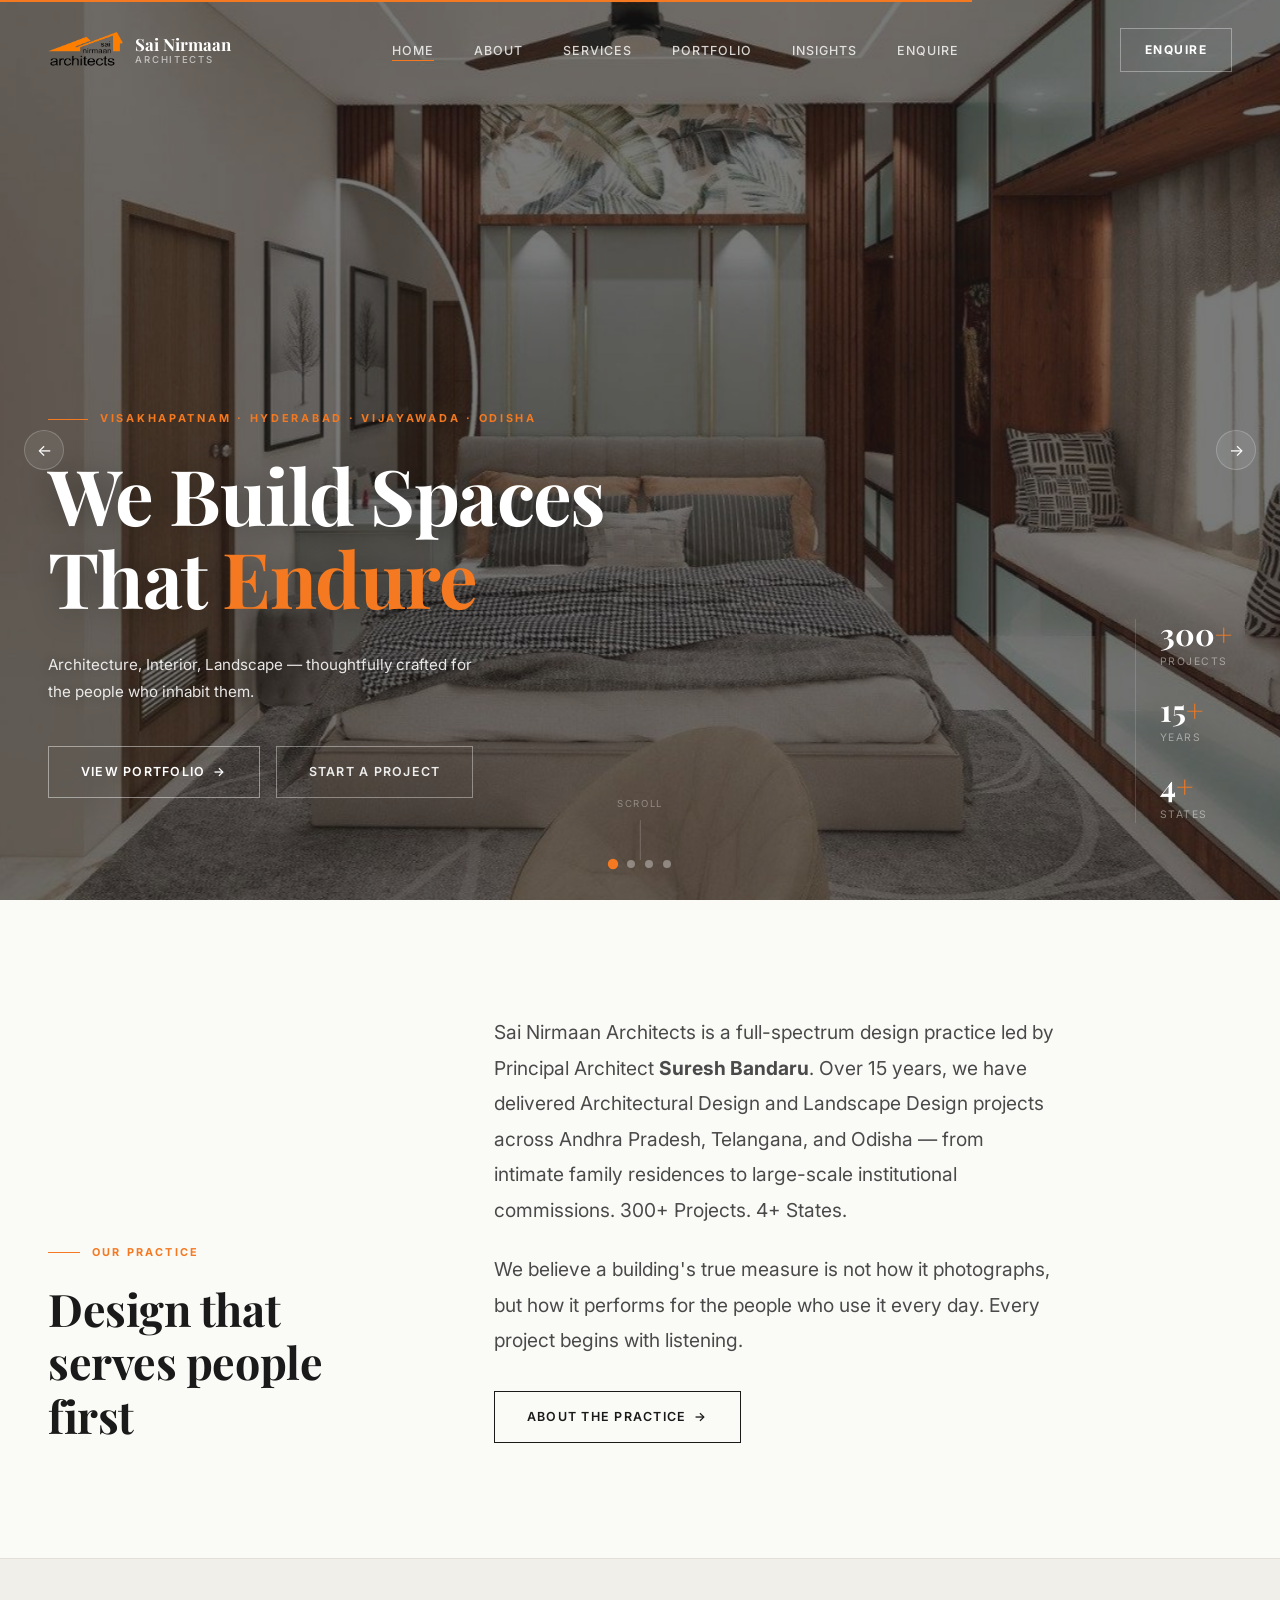
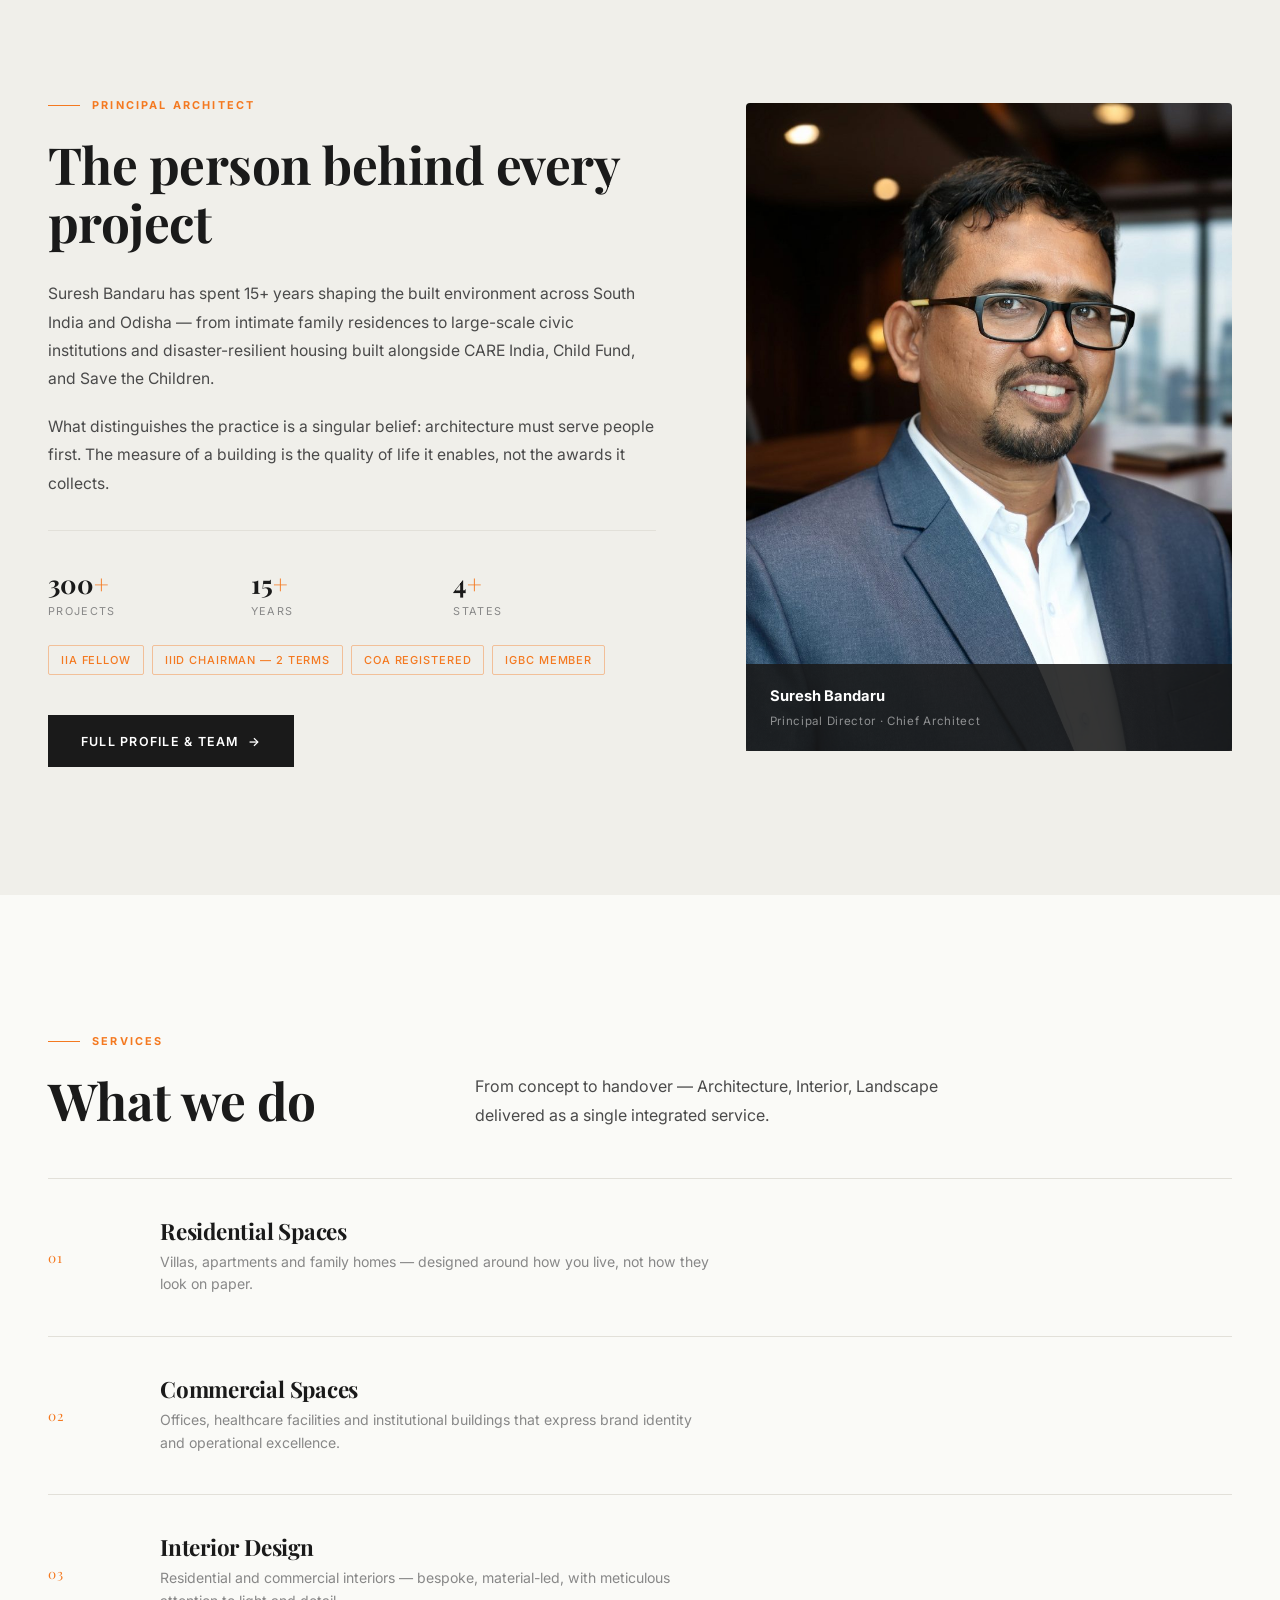
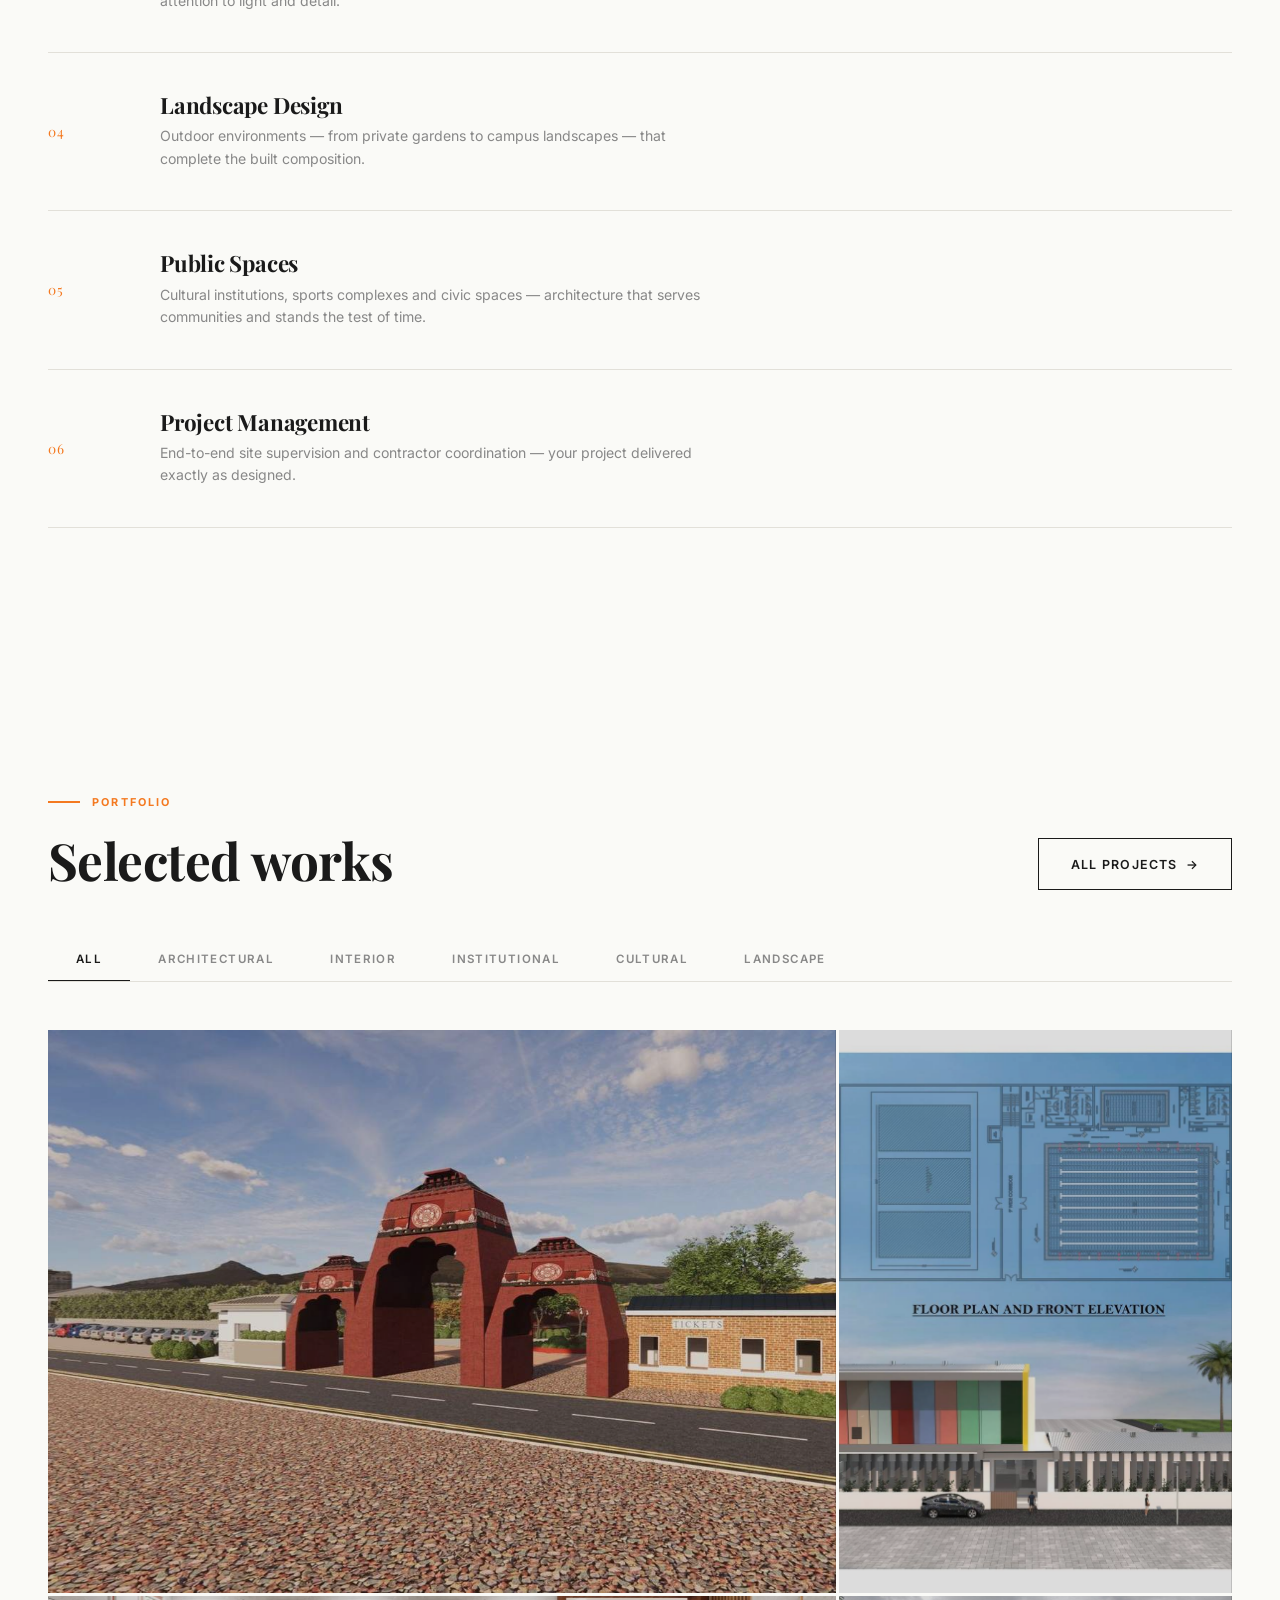
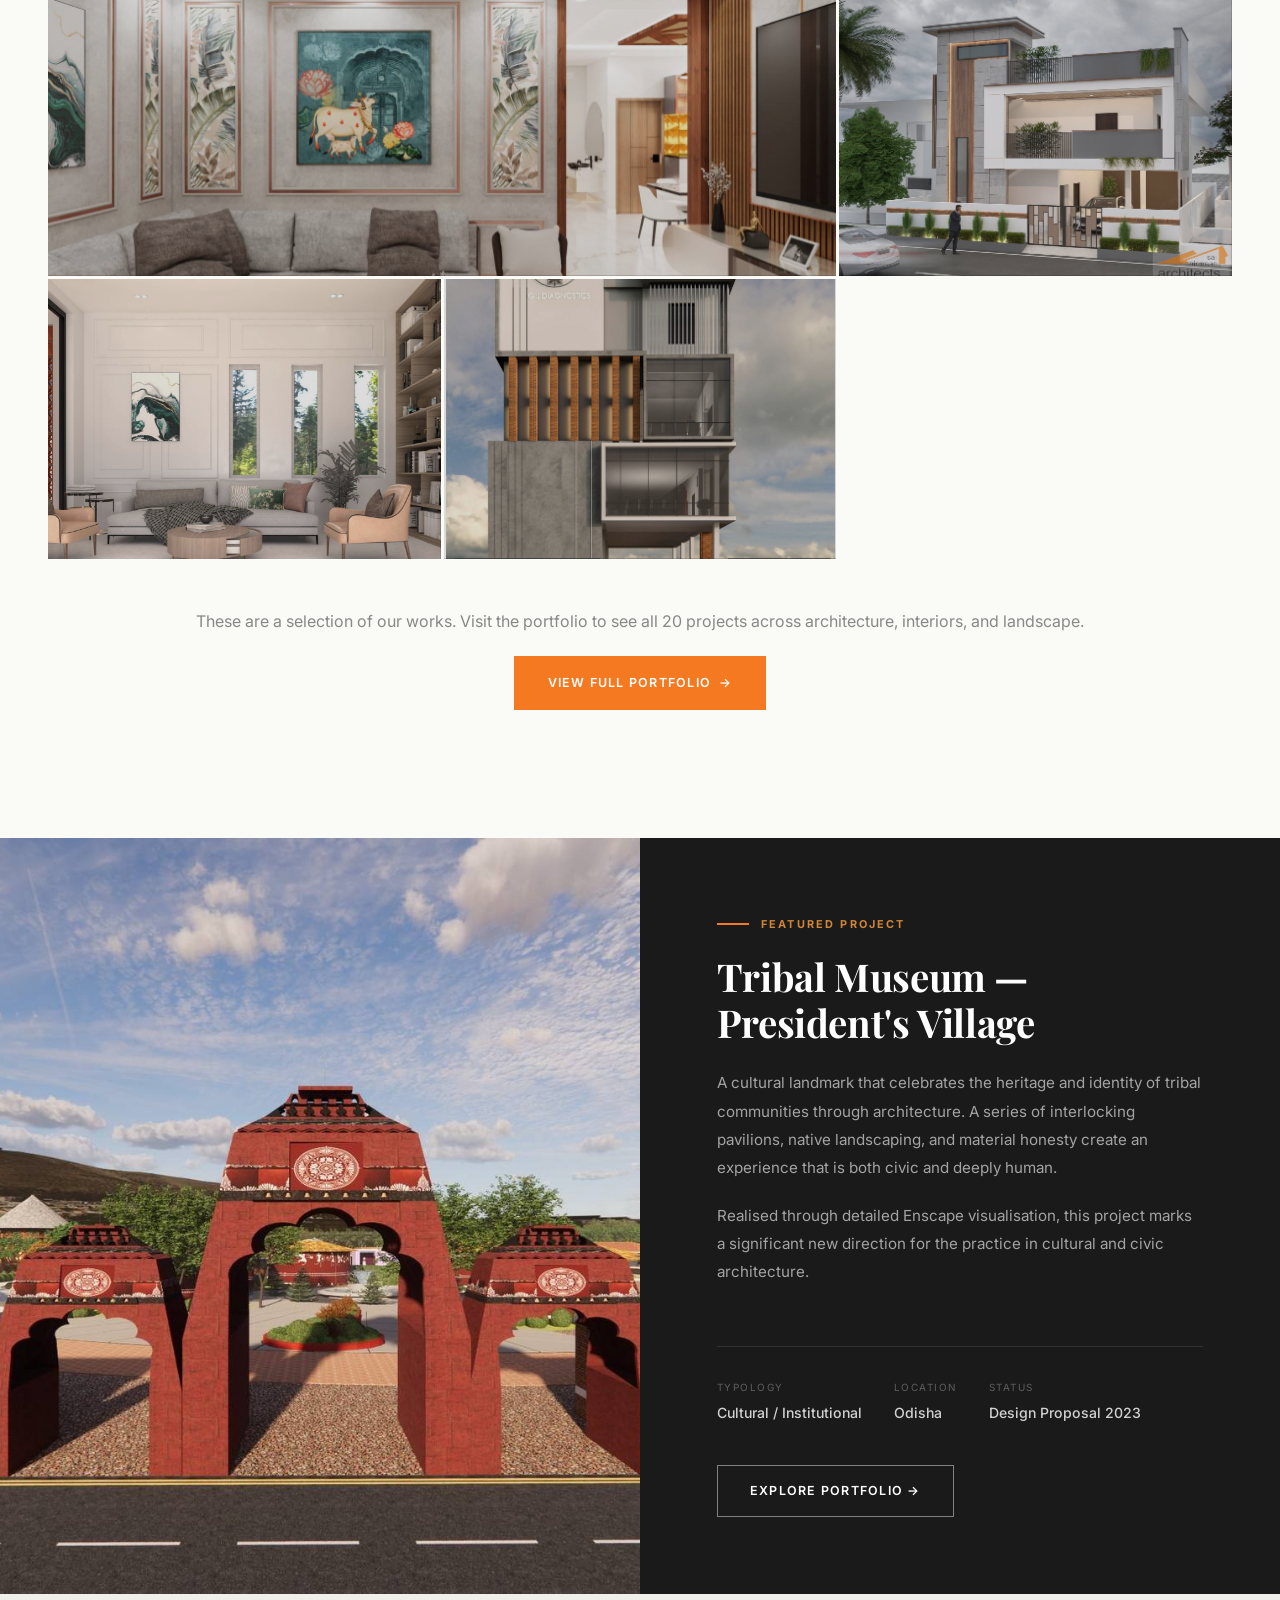
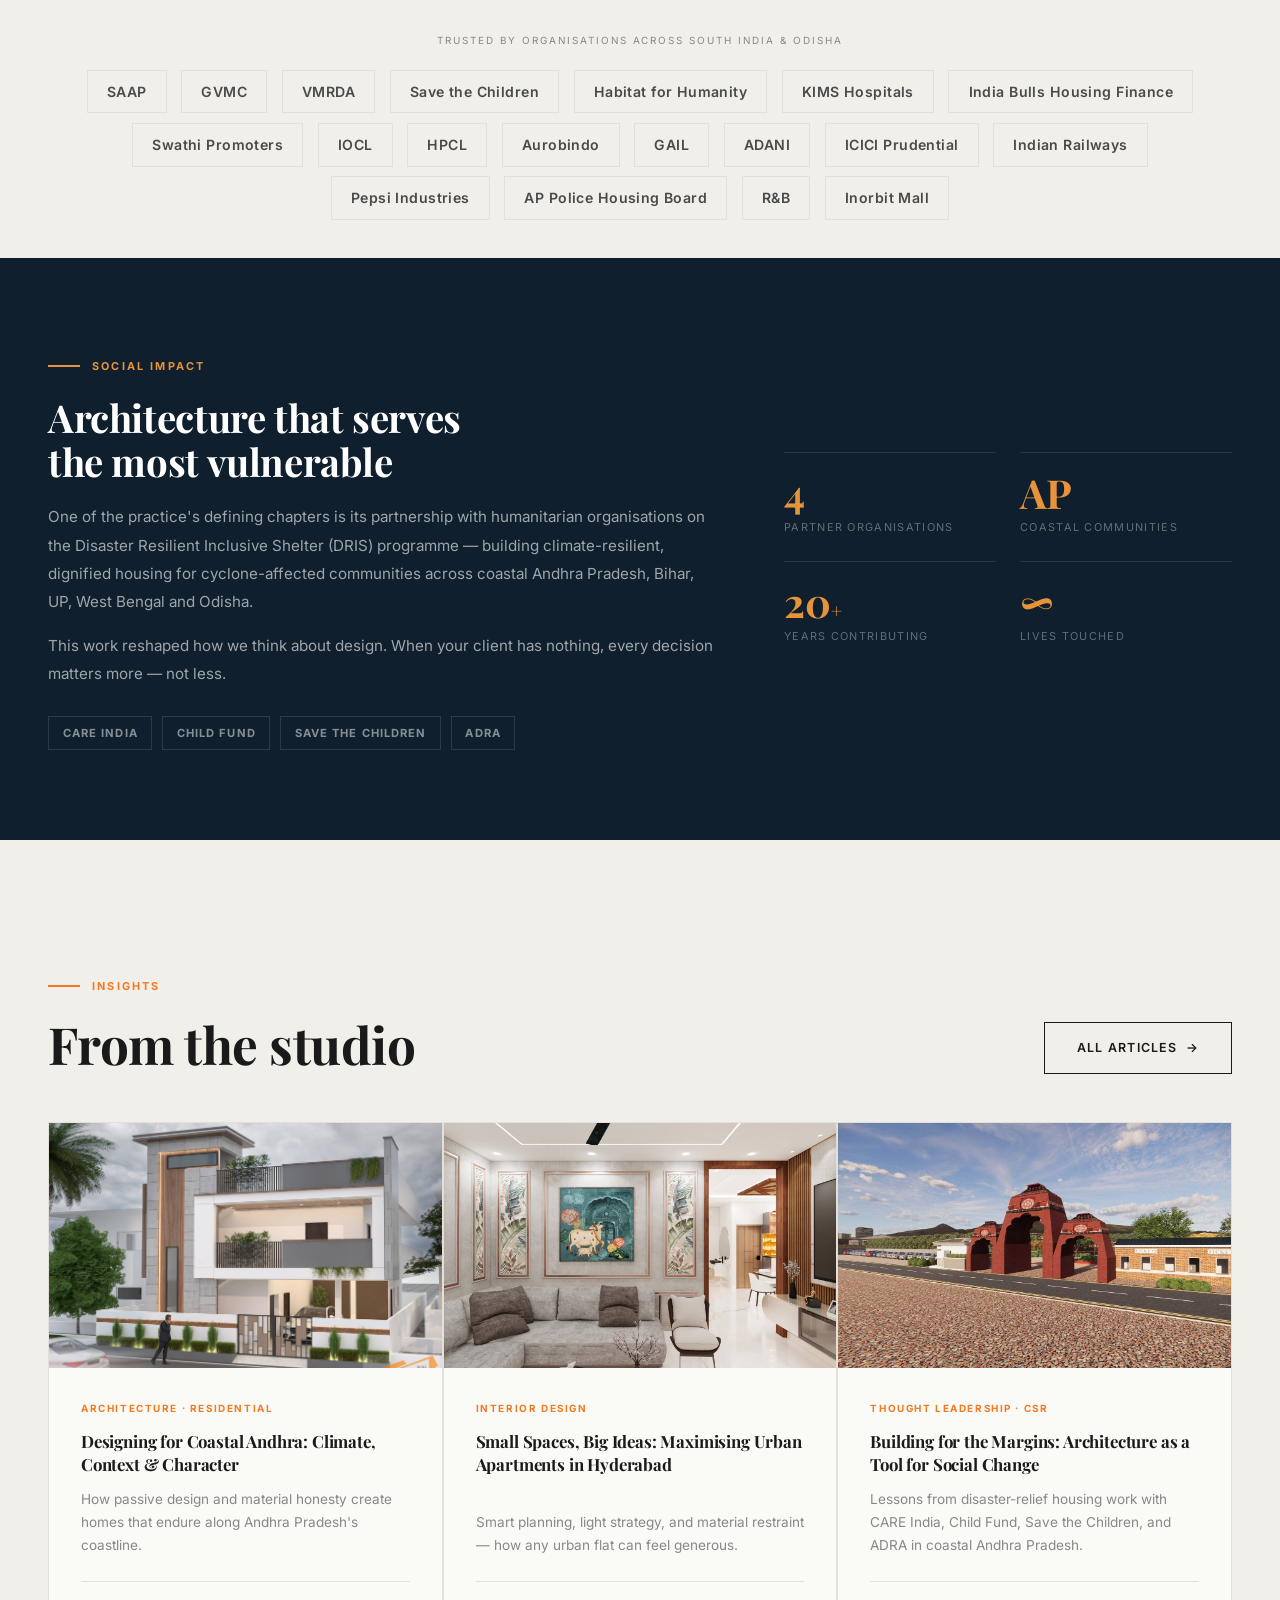
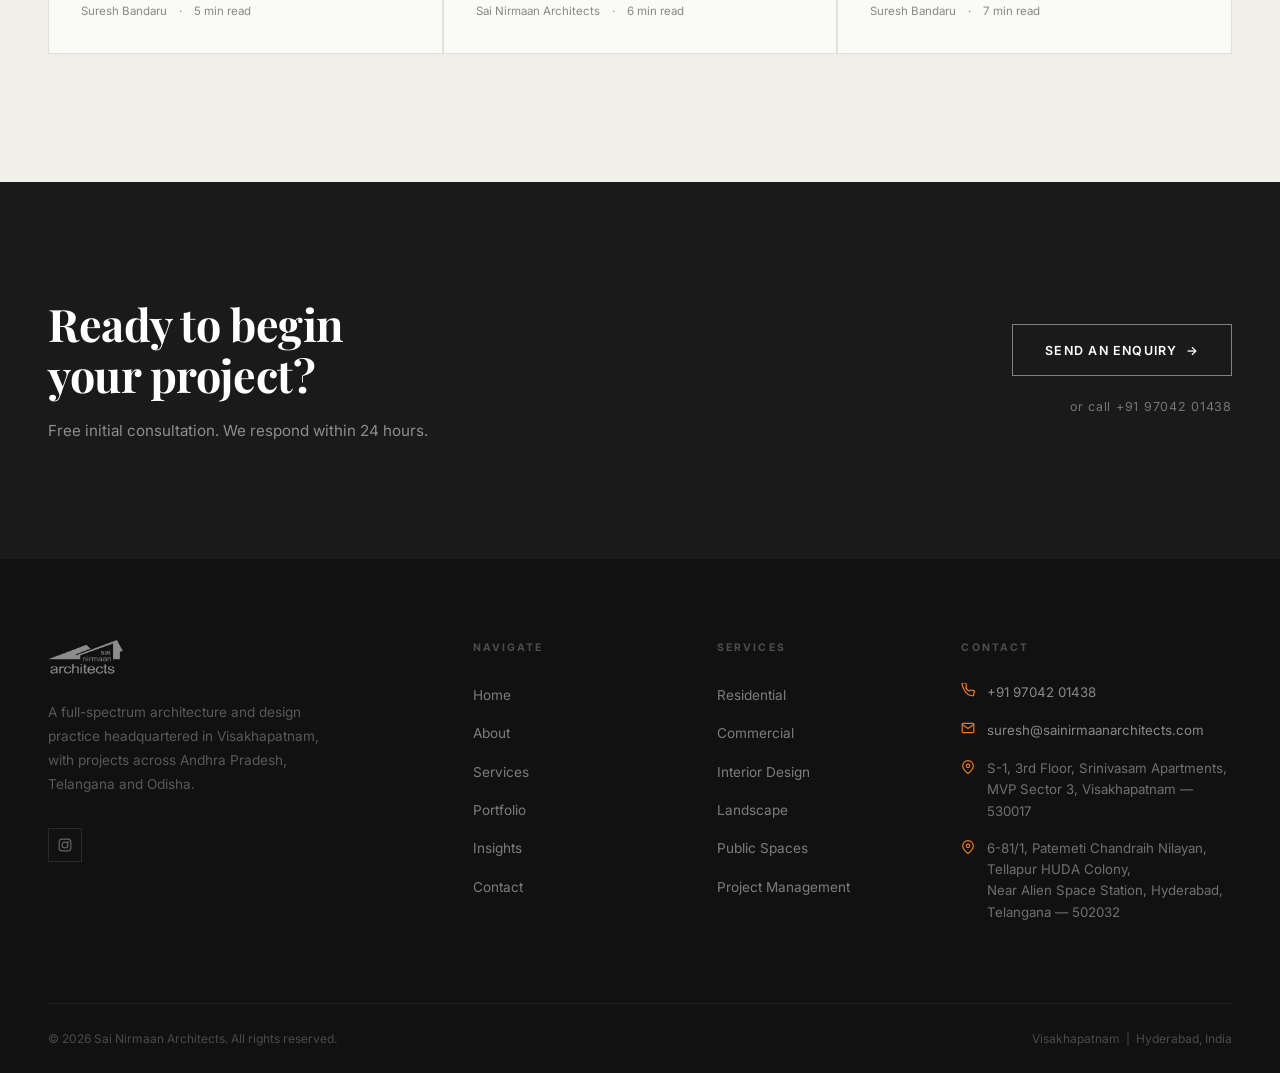
==== commit 2f327b2d: "Fix process step text visibility and principal name consistency - Fix .process-step h4 color: white " ====
--- a/index.html
+++ b/index.html
@@ -4,12 +4,12 @@
   <meta charset="UTF-8" />
   <meta name="viewport" content="width=device-width, initial-scale=1.0" />
   <title>Sai Nirmaan Architects — Architecture & Design | Visakhapatnam</title>
-  <meta name="description" content="Architecture, Interior & Landscape practice in Visakhapatnam. Led by Suresh Kumar Bandaru with 15+ years across South India and Odisha. 300+ Projects. 4+ States." />
+  <meta name="description" content="Architecture, Interior & Landscape practice in Visakhapatnam. Led by Suresh Bandaru with 15+ years across South India and Odisha. 300+ Projects. 4+ States." />
   <meta name="keywords" content="architect Visakhapatnam, architecture firm Vizag, interior design Andhra Pradesh, residential architect, landscape design, Sai Nirmaan Architects" />
   <link rel="canonical" href="https://sainirmaanarchitects.com/" />
   <meta name="google-site-verification" content="dHLBYF3qiamzLsKivjqMimMQv3ck-OMC0MC1IKEHXNE" />
   <meta property="og:title" content="Sai Nirmaan Architects — Architecture & Design | Hyderabad | Visakhapatnam" />
-  <meta property="og:description" content="Architecture, Interior, Landscape — Visakhapatnam. Led by Suresh Kumar Bandaru with 15+ years across South India and Odisha. 300+ Projects. 4+ States." />
+  <meta property="og:description" content="Architecture, Interior, Landscape — Visakhapatnam. Led by Suresh Bandaru with 15+ years across South India and Odisha. 300+ Projects. 4+ States." />
   <meta property="og:type" content="website" />
   <meta property="og:url" content="https://sainirmaanarchitects.com/" />
   <meta property="og:image" content="https://sainirmaanarchitects.com/images/interior/govind-lmn-hero.jpg" />
@@ -76,7 +76,7 @@
     "email":"suresh@sainirmaanarchitects.com",
     "foundingDate":"2011",
     "sameAs":["https://www.instagram.com/nirmaanarchitects.india/"],
-    "founder":{"@type":"Person","name":"Suresh Kumar Bandaru","jobTitle":"Principal Architect"},
+    "founder":{"@type":"Person","name":"Suresh Bandaru","jobTitle":"Principal Architect"},
     "areaServed":["Visakhapatnam","Hyderabad","Vijayawada","Odisha","Andhra Pradesh","Telangana"]
   }
   </script>
@@ -178,7 +178,7 @@
       <h2>Design that serves people first</h2>
     </div>
     <div class="intro-right fade-in">
-      <p>Sai Nirmaan Architects is a full-spectrum design practice led by Principal Architect <strong>Suresh Kumar Bandaru</strong>. Over 15 years, we have delivered Architectural Design and Landscape Design projects across Andhra Pradesh, Telangana, and Odisha — from intimate family residences to large-scale institutional commissions. 300+ Projects. 4+ States.</p>
+      <p>Sai Nirmaan Architects is a full-spectrum design practice led by Principal Architect <strong>Suresh Bandaru</strong>. Over 15 years, we have delivered Architectural Design and Landscape Design projects across Andhra Pradesh, Telangana, and Odisha — from intimate family residences to large-scale institutional commissions. 300+ Projects. 4+ States.</p>
       <p>We believe a building's true measure is not how it photographs, but how it performs for the people who use it every day. Every project begins with listening.</p>
       <a href="about.html" class="btn btn-ghost-ink btn-arrow" style="margin-top:2rem;">About the practice</a>
     </div>
@@ -190,16 +190,16 @@
   <div class="wrap">
     <div class="about-block">
       <div class="about-portrait fade-in">
-        <img src="images/team/suresh-bandaru-home.jpg" alt="Suresh Kumar Bandaru — Principal Director & Chief Architect, Sai Nirmaan Architects" style="width:100%; height:100%; object-fit:cover; object-position:center 25%; border-radius:4px;" />
+        <img src="images/team/suresh-bandaru-home.jpg" alt="Suresh Bandaru — Principal Director & Chief Architect, Sai Nirmaan Architects" style="width:100%; height:100%; object-fit:cover; object-position:center 25%; border-radius:4px;" />
         <div class="portrait-caption">
-          <div class="portrait-caption-name">Suresh Kumar Bandaru</div>
+          <div class="portrait-caption-name">Suresh Bandaru</div>
           <div class="portrait-caption-role">Principal Director · Chief Architect</div>
         </div>
       </div>
       <div class="about-text fade-in">
         <span class="eyebrow">Principal Architect</span>
         <h2>The person behind every project</h2>
-        <p>Suresh Kumar Bandaru has spent 15+ years shaping the built environment across South India and Odisha — from intimate family residences to large-scale civic institutions and disaster-resilient housing built alongside CARE India, Child Fund, and Save the Children.</p>
+        <p>Suresh Bandaru has spent 15+ years shaping the built environment across South India and Odisha — from intimate family residences to large-scale civic institutions and disaster-resilient housing built alongside CARE India, Child Fund, and Save the Children.</p>
         <p>What distinguishes the practice is a singular belief: architecture must serve people first. The measure of a building is the quality of life it enables, not the awards it collects.</p>
         <div class="about-credentials" style="margin-top:2rem;">
           <div class="cred-item">
@@ -521,7 +521,7 @@
           <h3>Designing for Coastal Andhra: Climate, Context &amp; Character</h3>
           <p class="bcard-excerpt">How passive design and material honesty create homes that endure along Andhra Pradesh's coastline.</p>
           <div class="bcard-meta">
-            <span>Suresh Kumar Bandaru</span>
+            <span>Suresh Bandaru</span>
             <span>5 min read</span>
           </div>
         </div>
@@ -549,7 +549,7 @@
           <h3>Building for the Margins: Architecture as a Tool for Social Change</h3>
           <p class="bcard-excerpt">Lessons from disaster-relief housing work with CARE India, Child Fund, Save the Children, and ADRA in coastal Andhra Pradesh.</p>
           <div class="bcard-meta">
-            <span>Suresh Kumar Bandaru</span>
+            <span>Suresh Bandaru</span>
             <span>7 min read</span>
           </div>
         </div>
--- a/css/style.css
+++ b/css/style.css
@@ -1330,8 +1330,8 @@
 .intro-two-col { display: grid; grid-template-columns: 1fr 1.4fr; gap: 5rem; align-items: start; }
 @media (max-width: 860px) { .intro-two-col { grid-template-columns: 1fr; gap: 2rem; } }
 
-/* Process step on dark bg */
-.process-step h4 { font-family: var(--serif); font-size: 1.1rem; color: var(--white); margin-bottom: 0.75rem; }
+/* Process step */
+.process-step h4 { font-family: var(--serif); font-size: 1.1rem; color: var(--ink); margin-bottom: 0.75rem; }
 
 /* ============================================================
    v2.1 IMPROVEMENTS
